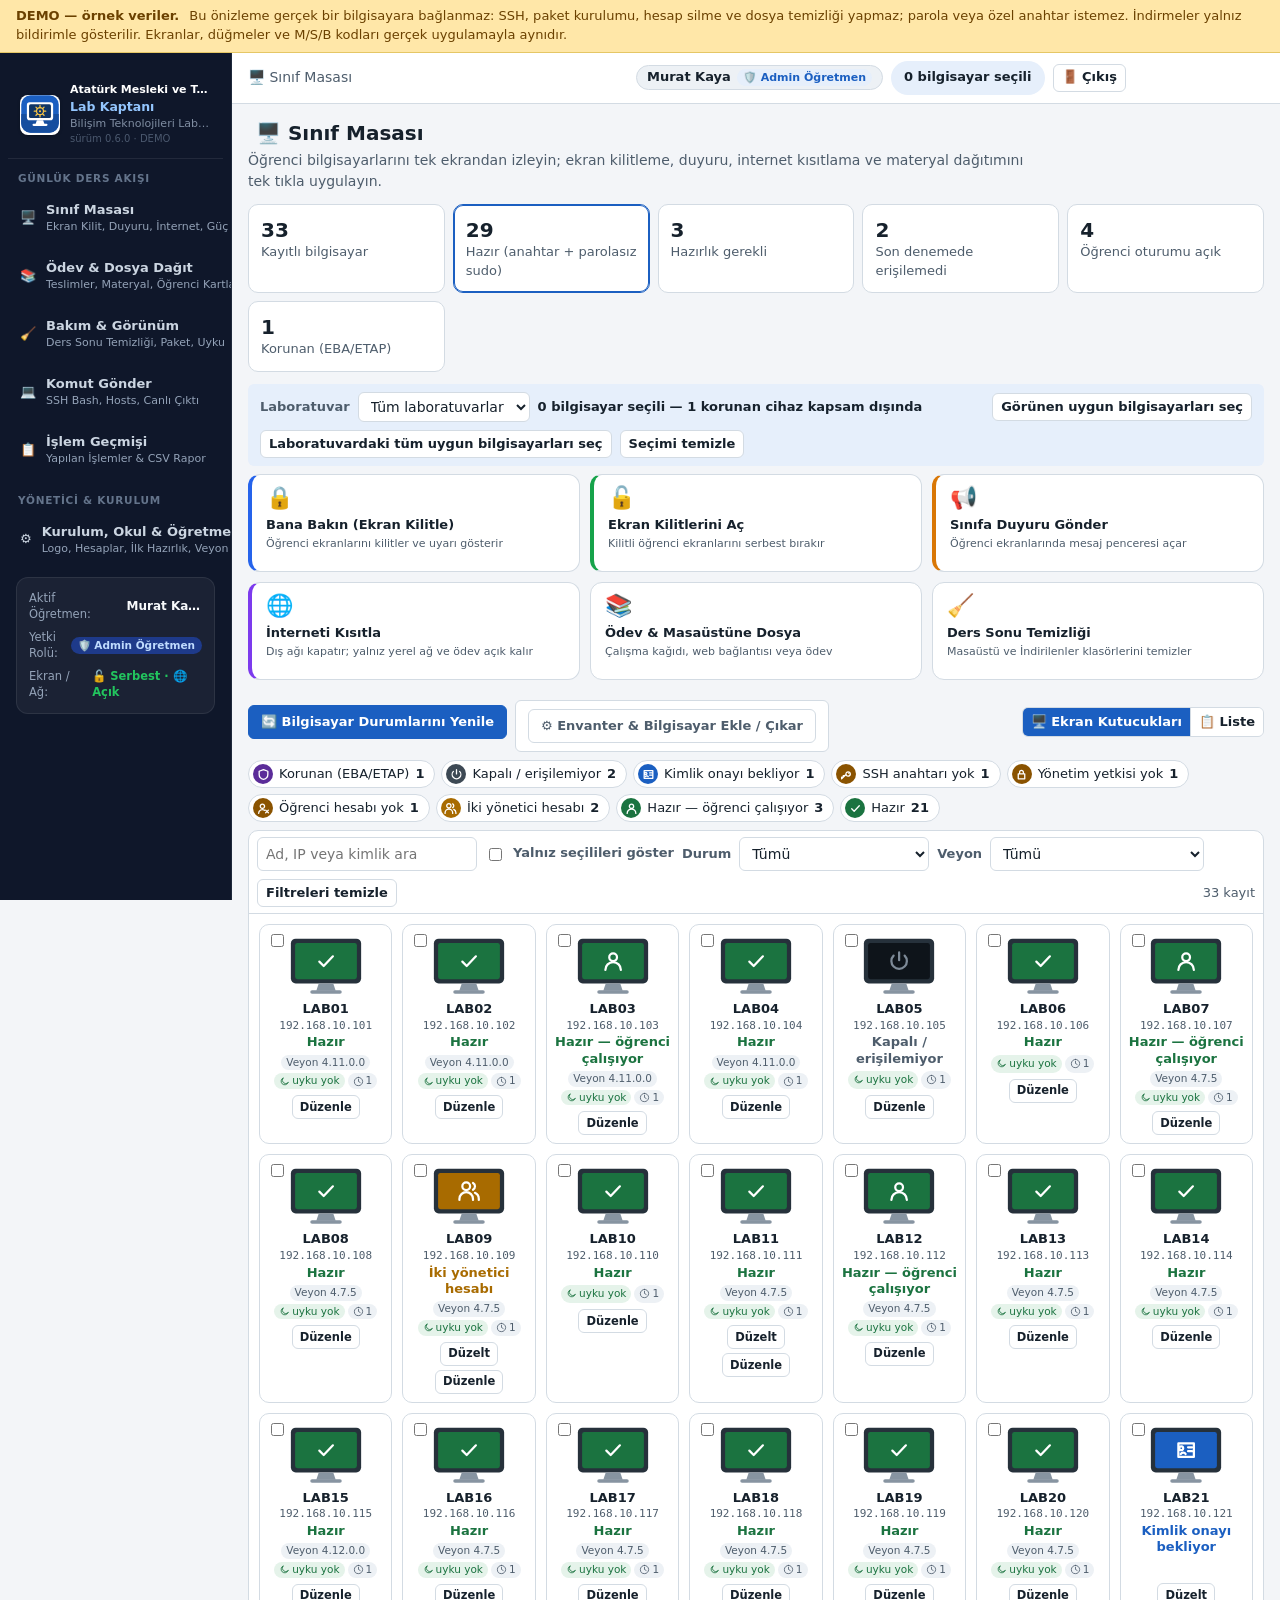
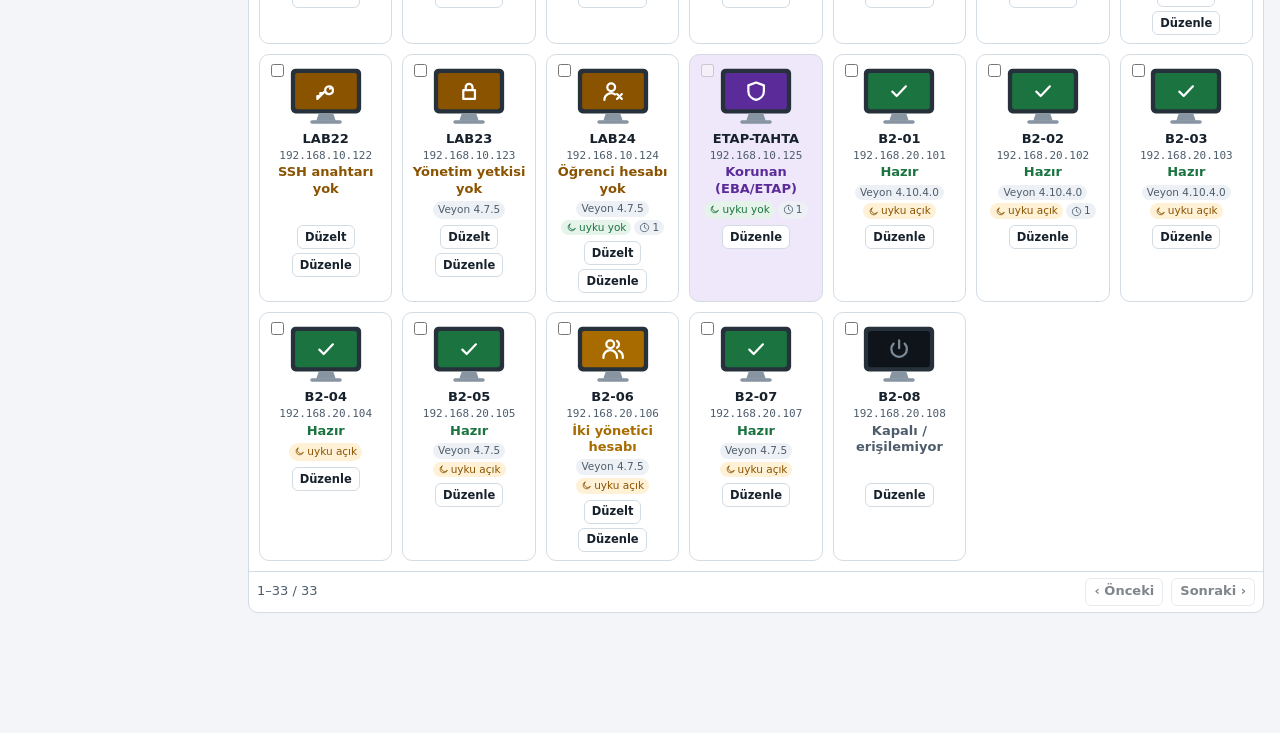
==== docs/demo/index.html @ 497af2b7 "0.7.0: Sınıf masası yönetim araçları, cihaz özet penceresi ve okul kimliği özelleştirmesi" ====
<!DOCTYPE html>
<html lang="tr">
<head>
<meta charset="utf-8">
<meta name="viewport" content="width=device-width, initial-scale=1">
<title>Arayüz Önizlemesi — Lab Kaptanı (DEMO)</title>
<meta name="description" content="Lab Kaptanı (Pardus Sınıf Yönetimi) 0.6.0 arayüzünün örnek verili, tek dosyalık etkileşimli önizlemesi.">
<link rel="icon" href="data:image/svg+xml,%3Csvg xmlns='http://www.w3.org/2000/svg' viewBox='0 0 64 64'%3E %3Crect x='2' y='2' width='60' height='60' rx='15' fill='%231B5FC1'/%3E %3Crect x='2' y='32' width='60' height='30' rx='15' fill='%23164E9F'/%3E %3Crect x='2' y='32' width='60' height='14' fill='%23164E9F'/%3E %3Crect x='11' y='13' width='42' height='29' rx='4.5' fill='%23FFFFFF'/%3E %3Crect x='14.5' y='16.5' width='35' height='22' rx='2.5' fill='%230F3566'/%3E %3Cpath d='M27 42h10l2.2 6.5H24.8z' fill='%23FFFFFF'/%3E %3Crect x='20' y='47.5' width='24' height='3.6' rx='1.8' fill='%23FFFFFF'/%3E %3Cg transform='translate(32 27.5)' fill='none' stroke='%23F6C445' stroke-width='2' stroke-linecap='round'%3E %3Ccircle r='5.6'/%3E %3Cpath d='M0-9.2v3.6M0 5.6v3.6M-9.2 0h3.6M5.6 0h3.6M-6.5-6.5l2.5 2.5M4 4l2.5 2.5M-6.5 6.5l2.5-2.5M4-4l2.5-2.5'/%3E %3Ccircle r='1.7' fill='%23F6C445' stroke='none'/%3E %3C/g%3E %3C/svg%3E">
<style>
/* OTOMATİK ÜRETİLDİ — elle düzenlemeyin.
   Kaynak: DESIGN.md; üretici: araclar/belirtec_css.py */
:root {
  --c-primary: #1B5FC1;
  --c-primary-hover: #154C9C;
  --c-on-primary: #FFFFFF;
  --c-secondary: #4E5D6C;
  --c-neutral: #F3F5F8;
  --c-surface: #FFFFFF;
  --c-surface-alt: #EDF1F5;
  --c-on-surface: #16212C;
  --c-border: #D3DBE3;
  --c-focus: #1B5FC1;
  --c-success: #1B7340;
  --c-success-bg: #E5F3EA;
  --c-warning: #8A5300;
  --c-warning-bg: #FFF1D6;
  --c-error: #B42318;
  --c-error-bg: #FCE9E7;
  --c-info-bg: #E6EFFB;
  --c-ref: #5B2C99;
  --c-ref-bg: #EFE7FA;
  --c-demo: #6B4100;
  --c-demo-bg: #FFE7A8;
  --c-sidebar: #16212C;
  --c-on-sidebar: #E8EEF4;
  --c-sidebar-active: #24364A;
  --r-sm: 4px;
  --r-md: 6px;
  --r-lg: 10px;
  --r-full: 9999px;
  --s-xs: 4px;
  --s-sm: 8px;
  --s-md: 12px;
  --s-lg: 16px;
  --s-xl: 24px;
  --s-sidebar: 232px;
  --s-content-max: 1180px;
  --t-headline-lg: 600 20px/1.3 "Ubuntu", "Noto Sans", "DejaVu Sans", system-ui, sans-serif;
  --t-headline-md: 600 16px/1.35 "Ubuntu", "Noto Sans", "DejaVu Sans", system-ui, sans-serif;
  --t-body-md: 400 14px/1.5 "Ubuntu", "Noto Sans", "DejaVu Sans", system-ui, sans-serif;
  --t-body-sm: 400 13px/1.45 "Ubuntu", "Noto Sans", "DejaVu Sans", system-ui, sans-serif;
  --t-label-md: 600 13px/1.3 "Ubuntu", "Noto Sans", "DejaVu Sans", system-ui, sans-serif;
  --t-label-sm: 600 11px/1.2 "Ubuntu", "Noto Sans", "DejaVu Sans", system-ui, sans-serif;
  --t-code-sm: 400 12px/1.3 "Ubuntu Mono", "DejaVu Sans Mono", monospace;
}

/* Pardus Sınıf Yönetimi — arayüz stili.
 * Renk, yazı, köşe ve boşluk değerleri DESIGN.md belirteçlerinden üretilen
 * belirtecler.css dosyasındaki değişkenlerdir (--c-*, --t-*, --r-*, --s-*).
 * Hedef: 1366×768'de yatay sayfa kaydırması olmadan kullanılabilirlik. */

* { box-sizing: border-box; }
[hidden] { display: none !important; }

html, body { height: 100%; }
body {
  margin: 0;
  font: var(--t-body-md);
  background: var(--c-neutral);
  color: var(--c-on-surface);
}

h1 { font: var(--t-headline-lg); margin: 0; }
h2 { font: var(--t-headline-md); margin: 0 0 var(--s-sm); }
h3 { font: var(--t-label-md); margin: var(--s-md) 0 var(--s-xs); }
code, .mono { font: var(--t-code-sm); }
a { color: var(--c-primary); }

/* ---------------------------------------------------------------- düğmeler */
button, .dugme {
  font: var(--t-label-md);
  display: inline-flex;
  align-items: center;
  gap: 6px;
  min-height: 34px;
  padding: 0 var(--s-md);
  border-radius: var(--r-md);
  border: 1px solid var(--c-border);
  background: var(--c-surface);
  color: var(--c-on-surface);
  cursor: pointer;
  text-decoration: none;
  white-space: nowrap;
}
button:hover:not(:disabled), .dugme:hover { border-color: var(--c-secondary); }
button:disabled { opacity: .55; cursor: not-allowed; }
.birincil {
  background: var(--c-primary);
  border-color: var(--c-primary);
  color: var(--c-on-primary);
}
.birincil:hover:not(:disabled) { background: var(--c-primary-hover); border-color: var(--c-primary-hover); }
.tehlikeli { color: var(--c-error); border-color: var(--c-error); }
.tehlikeli:hover:not(:disabled) { background: var(--c-error-bg); border-color: var(--c-error); }
.kucuk { min-height: 28px; padding: 0 var(--s-sm); font: var(--t-body-sm); font-weight: 600; }
.baglanti-dugme { border: none; background: none; color: var(--c-primary); padding: 0; min-height: 0; }
button:focus-visible, .dugme:focus-visible, input:focus-visible, select:focus-visible,
textarea:focus-visible, a:focus-visible {
  outline: 3px solid var(--c-focus);
  outline-offset: 2px;
}

input[type="text"], input[type="password"], input[type="number"], input[type="search"],
input[type="datetime-local"], select, textarea {
  font: var(--t-body-md);
  min-height: 34px;
  padding: 4px var(--s-sm);
  border: 1px solid var(--c-border);
  border-radius: var(--r-md);
  background: var(--c-surface);
  color: var(--c-on-surface);
}
textarea { width: 100%; }
.gizli-giris { position: absolute; width: 1px; height: 1px; opacity: 0; pointer-events: none; }

/* ---------------------------------------------------------------- referans kodları */
.ref {
  font: var(--t-code-sm);
  font-size: 10.5px;
  line-height: 1;
  color: var(--c-ref);
  background: var(--c-ref-bg);
  border-radius: var(--r-sm);
  padding: 2px 4px;
  letter-spacing: .02em;
}
.birincil .ref { background: rgba(255, 255, 255, .92); }
.ref-dis { margin-left: 4px; vertical-align: middle; }
.kod-cip {
  font: var(--t-code-sm);
  color: var(--c-ref);
  background: var(--c-ref-bg);
  border-radius: var(--r-sm);
  padding: 3px 6px;
}
body.kodlar-gizli .ref, body.kodlar-gizli .kod-cip, body.kodlar-gizli .menu-kod { display: none; }

/* ---------------------------------------------------------------- kabuk */
.kabuk {
  display: grid;
  grid-template-columns: var(--s-sidebar) minmax(0, 1fr);
  min-height: 100vh;
}
.yan-menu {
  background: var(--c-sidebar);
  color: var(--c-on-sidebar);
  padding: var(--s-lg) var(--s-sm);
  position: sticky;
  top: 0;
  height: 100vh;
  overflow-y: auto;
}
.marka { font: var(--t-headline-md); padding: 0 var(--s-sm) var(--s-lg); }
.surum { display: block; font: var(--t-body-sm); opacity: .7; }
.menu-grup { margin-bottom: var(--s-xs); }
/* Ana menü: ikonlu, tıklanınca alt menüler açılır/kapanır */
.menu-baslik {
  display: flex; align-items: center; gap: 8px;
  width: 100%; min-height: 0;
  border: none; background: none; color: var(--c-on-sidebar);
  font: var(--t-label-md);
  padding: 8px var(--s-sm);
  border-radius: var(--r-md);
  text-align: left;
}
.menu-baslik:hover:not(:disabled) { background: var(--c-sidebar-active); border: none; }
.menu-ad { flex: 1; }
.ikon { width: 18px; height: 18px; flex: none; fill: none; stroke: currentColor; stroke-width: 1.8;
  stroke-linecap: round; stroke-linejoin: round; }
.menu-ikon { width: 20px; height: 20px; color: #9CC3FA; }
.menu-ok { width: 14px; height: 14px; opacity: .7; transform: rotate(90deg); transition: transform .15s; }
.menu-grup.kapali .menu-ok { transform: rotate(0deg); }
.menu-grup.kapali .menu-altlar { display: none; }
.menu-grup.aktif-grup > .menu-baslik { color: #FFFFFF; }
.menu-altlar { margin: 2px 0 var(--s-sm) 14px; padding-left: 8px; border-left: 1px solid rgba(255, 255, 255, .14); }
.sayfa-ikon { width: 16px; height: 16px; opacity: .85; }
.sayfa-ad { flex: 1; }
.menu-kod {
  font: var(--t-code-sm); font-size: 10.5px;
  color: #D9C6F5; background: rgba(155, 110, 230, .22);
  border-radius: var(--r-sm); padding: 1px 4px;
}
.sayfa-baglanti {
  display: flex; align-items: center; gap: 8px;
  width: 100%;
  border: none; background: none;
  color: var(--c-on-sidebar);
  text-align: left;
  padding: 7px var(--s-sm);
  border-radius: var(--r-md);
  font: var(--t-body-md);
  min-height: 0;
  white-space: normal;
}
.sayfa-baglanti:hover:not(:disabled) { background: var(--c-sidebar-active); border: none; }
.sayfa-baglanti.aktif { background: var(--c-sidebar-active); box-shadow: inset 3px 0 0 #7FB0F5; }

.icerik { min-width: 0; display: flex; flex-direction: column; }
.ust-cubuk {
  display: flex; align-items: center; gap: var(--s-sm);
  padding: var(--s-sm) var(--s-lg);
  background: var(--c-surface);
  border-bottom: 1px solid var(--c-border);
  position: sticky; top: 0; z-index: 5;
}
.ust-baslik { flex: 1; color: var(--c-secondary); font: var(--t-body-sm); }
.secim-cipi {
  background: var(--c-info-bg);
  border-color: transparent;
  border-radius: var(--r-full);
  color: var(--c-on-surface);
}
.is-gostergesi { font: var(--t-body-sm); color: var(--c-primary); }

main { padding: var(--s-lg) var(--s-lg) 120px; max-width: var(--s-content-max); width: 100%; }
.sayfa-baslik { margin-bottom: var(--s-md); }
.sayfa-baslik h1 { display: inline; margin-left: var(--s-sm); vertical-align: middle; }
.sayfa-aciklama { color: var(--c-secondary); margin: var(--s-xs) 0 0; max-width: 90ch; }

/* ---------------------------------------------------------------- yerleşim yardımcıları */
.arac-cubugu { display: flex; flex-wrap: wrap; align-items: center; gap: var(--s-sm); margin: var(--s-sm) 0; }
.ayrac { width: 1px; align-self: stretch; background: var(--c-border); margin: 0 var(--s-xs); }
.bosluk { flex: 1; }
.satir-ici { font: var(--t-label-md); color: var(--c-secondary); }
.satir-form { display: flex; flex-wrap: wrap; align-items: center; gap: var(--s-sm); }
.satir-form label { font: var(--t-label-md); color: var(--c-secondary); }
.satir-ici-form { display: inline-flex; gap: var(--s-sm); align-items: center; flex-wrap: wrap; }
.iki-sutun { display: grid; grid-template-columns: minmax(0, 1fr) minmax(0, 1fr); gap: var(--s-lg); margin-bottom: var(--s-md); }
.iki-sutun.genis-sag { grid-template-columns: minmax(0, 5fr) minmax(0, 6fr); align-items: start; }
.kart-izgara { display: grid; gap: var(--s-md); margin-bottom: var(--s-md); }
.kart-izgara.uc { grid-template-columns: repeat(3, minmax(0, 1fr)); }
.ust-bosluk { margin-top: var(--s-md); }
.form-izgara { display: grid; grid-template-columns: 150px minmax(0, 1fr); gap: var(--s-sm) var(--s-md); align-items: center; margin: var(--s-sm) 0; }
.form-izgara label { font: var(--t-label-md); color: var(--c-secondary); }

.kart {
  background: var(--c-surface);
  border: 1px solid var(--c-border);
  border-radius: var(--r-lg);
  padding: var(--s-lg);
}
.kart-izgara .kart, .iki-sutun .kart { margin: 0; }
.kart + .kart { margin-top: var(--s-md); }

.ipucu { color: var(--c-secondary); font: var(--t-body-sm); }
.hata { color: var(--c-error); font-weight: 600; }
.tamam-metni { color: var(--c-success); font-weight: 600; }
.uyari-kutusu {
  background: var(--c-warning-bg); color: var(--c-warning);
  border-radius: var(--r-md); padding: var(--s-sm) var(--s-md);
  font: var(--t-body-sm); font-weight: 600;
}
.uyari-kutusu:empty { display: none; }
.uyari-kutusu.kirmizi { background: var(--c-error-bg); color: var(--c-error); }
.uyari-listesi { margin: var(--s-sm) 0; padding-left: 1.2em; color: var(--c-warning); font: var(--t-body-sm); font-weight: 600; }
.uyari-listesi:empty { display: none; }

.onay-kutusu { display: flex; align-items: flex-start; gap: 8px; margin: 6px 0; }
.onay-kutusu input { margin-top: 3px; }
.onay-kutusu.satir-ici { display: inline-flex; margin: 0; }
.onay-izgara { display: grid; grid-template-columns: repeat(auto-fill, minmax(190px, 1fr)); gap: 0 var(--s-md); }
fieldset { border: 1px solid var(--c-border); border-radius: var(--r-md); padding: var(--s-sm) var(--s-md); margin: var(--s-sm) 0; }
legend { font: var(--t-label-md); color: var(--c-secondary); padding: 0 var(--s-xs); }

/* ---------------------------------------------------------------- rozetler ve kartlar */
.rozet {
  display: inline-block;
  font: var(--t-label-sm);
  border-radius: var(--r-full);
  padding: 2px 6px;
  white-space: nowrap;
  background: var(--c-surface-alt);
  color: var(--c-secondary);
}
.rozet.iyi { background: var(--c-success-bg); color: var(--c-success); }
.rozet.orta { background: var(--c-warning-bg); color: var(--c-warning); }
.rozet.kotu { background: var(--c-error-bg); color: var(--c-error); }
.rozet.mavi { background: var(--c-info-bg); color: var(--c-primary); }

.ozet-kartlar { display: grid; grid-template-columns: repeat(auto-fill, minmax(170px, 1fr)); gap: var(--s-sm); margin: var(--s-sm) 0 var(--s-md); }
.ozet-kartlar:empty { display: none; }
.ozet-kart {
  background: var(--c-surface);
  border: 1px solid var(--c-border);
  border-radius: var(--r-lg);
  padding: var(--s-md);
}
.ozet-kart .sayi { display: block; font: var(--t-headline-lg); }
.ozet-kart .etiket { display: block; font: var(--t-body-sm); color: var(--c-secondary); }
.ozet-kart .not { display: block; font: var(--t-body-sm); color: var(--c-warning); margin-top: 2px; }
.ozet-kart.vurgu { border-color: var(--c-primary); box-shadow: inset 0 0 0 1px var(--c-primary); }

/* ---------------------------------------------------------------- seçim çubuğu (M0-S2) */
.secim-cubugu {
  display: flex; flex-wrap: wrap; align-items: center; gap: var(--s-sm);
  background: var(--c-info-bg);
  border-radius: var(--r-md);
  padding: var(--s-sm) var(--s-md);
  margin: var(--s-sm) 0;
}
.secim-ozeti { flex: 1 1 360px; font: var(--t-label-md); }
.secim-ozeti .ek { font: var(--t-body-sm); color: var(--c-secondary); font-weight: 400; }
.secim-cubugu select { min-height: 30px; }

.kapsam-secimi { display: inline-flex; border: 1px solid var(--c-border); border-radius: var(--r-md); overflow: hidden; margin: var(--s-sm) 0; }
.kapsam-secimi .kapsam { border: none; border-radius: 0; border-right: 1px solid var(--c-border); }
.kapsam-secimi .kapsam:last-child { border-right: none; }
.kapsam-secimi .kapsam[aria-checked="true"] { background: var(--c-primary); color: var(--c-on-primary); }

/* ---------------------------------------------------------------- tablolar */
.tablo-kap { overflow-x: auto; background: var(--c-surface); border: 1px solid var(--c-border); border-radius: var(--r-lg); }
.tablo-kap:empty { display: none; }
.tablo-kap.kisa { max-height: 300px; overflow-y: auto; }
table { width: 100%; border-collapse: collapse; font: var(--t-body-sm); }
th {
  text-align: left; font: var(--t-label-sm); text-transform: uppercase; letter-spacing: .01em;
  color: var(--c-secondary); background: var(--c-surface-alt);
  padding: 7px 8px; position: sticky; top: 0; z-index: 1; white-space: nowrap;
}
td { padding: 5px 5px; border-top: 1px solid var(--c-border); vertical-align: top; }
th { padding: 6px 5px; }
tr.secili td { background: #F3F8FF; }
tr.pasif td { color: var(--c-secondary); }
tr:hover td { background: #F7F9FC; }
td.sec, th.sec { width: 28px; }
td .alt { display: block; color: var(--c-secondary); font-size: 11.5px; }
td .gereken { min-width: 128px; }
td .mono { font-size: 11.5px; }
.dugme-grubu { display: flex; flex-wrap: wrap; gap: 4px; }
.tablo-alt {
  display: flex; align-items: center; gap: var(--s-sm);
  padding: 6px 8px; border-top: 1px solid var(--c-border);
  font: var(--t-body-sm); color: var(--c-secondary);
}
.tablo-ust { display: flex; align-items: center; gap: var(--s-sm); padding: 6px 8px; border-bottom: 1px solid var(--c-border); flex-wrap: wrap; }
.tablo-ust input[type="search"] { min-width: 220px; }
.bos-tablo { padding: var(--s-lg); color: var(--c-secondary); }

/* ---------------------------------------------------------------- pencereler */
dialog {
  border: none; border-radius: var(--r-lg); padding: var(--s-xl);
  width: min(560px, 94vw); max-height: 92vh; overflow-y: auto;
  box-shadow: 0 18px 48px rgba(10, 20, 30, .28);
  color: var(--c-on-surface);
}
dialog.genis { width: min(960px, 96vw); }
dialog::backdrop { background: rgba(16, 24, 32, .5); }
dialog input[type="text"], dialog input[type="password"], dialog input[type="number"], dialog select { width: 100%; }
dialog .arac-cubugu input, dialog .arac-cubugu select { width: auto; }
.pencere-butonlar { display: flex; justify-content: flex-end; gap: var(--s-sm); margin-top: var(--s-lg); flex-wrap: wrap; }

/* ---------------------------------------------------------------- iş paneli (M0-S4) */
.is-paneli {
  position: fixed; right: 18px; bottom: 18px; z-index: 20;
  width: min(560px, calc(100vw - var(--s-sidebar) - 36px));
  background: var(--c-surface); border: 1px solid var(--c-border);
  border-radius: var(--r-lg); box-shadow: 0 12px 32px rgba(10, 20, 30, .2);
  padding: var(--s-md);
}
.is-paneli-ust { display: flex; align-items: center; gap: var(--s-sm); flex-wrap: wrap; }
.ilerleme { height: 6px; background: var(--c-surface-alt); border-radius: var(--r-full); margin: var(--s-sm) 0; overflow: hidden; }
.ilerleme div { height: 100%; width: 0; background: var(--c-primary); transition: width .3s; }
.is-hedef-listesi { list-style: none; padding: 0; margin: 0; max-height: 180px; overflow-y: auto; font: var(--t-body-sm); }
.is-hedef-listesi li { display: flex; gap: 6px; align-items: flex-start; padding: 3px 0; border-top: 1px dashed var(--c-border); }
.donen {
  width: 12px; height: 12px; margin-top: 3px; flex: none;
  border: 2px solid var(--c-border); border-top-color: var(--c-primary);
  border-radius: 50%; animation: don 1s linear infinite;
}
@keyframes don { to { transform: rotate(360deg); } }

.bildirim {
  position: fixed; left: 50%; top: 14px; transform: translateX(-50%); z-index: 30;
  background: var(--c-on-surface); color: #fff;
  padding: 10px 16px; border-radius: var(--r-md); max-width: 70vw;
  box-shadow: 0 8px 24px rgba(0, 0, 0, .25); font: var(--t-body-md);
}
.bildirim.hata-bildirim { background: var(--c-error); }

/* ---------------------------------------------------------------- giriş */
.giris-kapsayici { min-height: 100vh; display: flex; align-items: center; justify-content: center; }
.giris-kart {
  background: var(--c-surface); border: 1px solid var(--c-border);
  border-radius: var(--r-lg); padding: 32px; width: min(420px, 92vw);
}
.giris-kart form { display: flex; flex-direction: column; gap: 6px; }
.giris-kart label { margin-top: 10px; font: var(--t-label-md); }
.giris-kart button { margin-top: 14px; justify-content: center; }

/* ---------------------------------------------------------------- sayfa özel */
.paket-bilgi { display: grid; grid-template-columns: 150px minmax(0, 1fr); gap: 4px var(--s-md); margin: var(--s-sm) 0 0; font: var(--t-body-sm); }
.paket-bilgi dt { color: var(--c-secondary); font-weight: 600; }
.paket-bilgi dd { margin: 0; overflow-wrap: anywhere; }
.paket-bilgi:empty { display: none; }
.secenek-listesi { margin-top: var(--s-sm); }
.alt-secenek { margin: 0 0 6px 26px; display: flex; align-items: center; gap: var(--s-sm); }
.alan-secimi[disabled] { opacity: .5; }
.parmakizi { font: var(--t-code-sm); font-size: 11px; overflow-wrap: anywhere; }
.adres { font: var(--t-code-sm); font-size: 14px; }
.kod-hucre { font: var(--t-code-sm); font-size: 15px; letter-spacing: .08em; }

/* Temsili görünüm çizimi (M2-S3) — gerçek ekran görüntüsü DEĞİL */
.temsili { border: 1px solid var(--c-border); border-radius: var(--r-md); overflow: hidden; }
.temsili svg { display: block; width: 100%; height: auto; }

/* Rehber tablosu */
.rehber-menu td { background: var(--c-surface-alt); font-weight: 600; }

/* M1-S4 Veyon */
.adimlar { display: flex; flex-wrap: wrap; gap: var(--s-xs) var(--s-sm); margin: 0 0 var(--s-md); }
.adim { font: var(--t-body-sm); color: var(--c-secondary); background: var(--c-surface); border: 1px solid var(--c-border);
  border-radius: var(--r-full); padding: 3px 10px 3px 4px; }
.adim b { display: inline-block; min-width: 20px; text-align: center; margin-right: 6px; border-radius: var(--r-full);
  background: var(--c-primary); color: var(--c-on-primary); font: var(--t-label-sm); padding: 2px 0; }
.veyon-hucre { min-width: 120px; }
.surum-metni { overflow-wrap: anywhere; }
.oge-listesi { display: flex; flex-direction: column; gap: 2px; }
.oge { font: var(--t-body-sm); white-space: nowrap; }
.sonuc-hucre { max-width: 260px; }
td.kirp { max-width: 220px; overflow: hidden; text-overflow: ellipsis; white-space: nowrap; }
td.uzun-metin { overflow-wrap: anywhere; }
pre.komut { font: var(--t-code-sm); background: var(--c-surface-alt); border-radius: var(--r-md); padding: var(--s-sm);
  white-space: pre-wrap; overflow-wrap: anywhere; margin: var(--s-xs) 0; }
.uyari-listesi.hata-listesi { color: var(--c-error); }

/* ---------------------------------------------------------------- 1366×768 ve dar ekran */
@media (max-width: 1100px) {
  .kart-izgara.uc { grid-template-columns: 1fr; }
  .iki-sutun, .iki-sutun.genis-sag { grid-template-columns: 1fr; }
}

/* ---------------------------------------------------------------- yazdırma (kod kartları) */
#yazdir-alani { display: none; }
@media print {
  body > *:not(#yazdir-alani) { display: none !important; }
  #yazdir-alani { display: grid; grid-template-columns: 1fr 1fr; gap: 10mm; }
  .kod-karti { border: 1px dashed #555; padding: 6mm; break-inside: avoid; font-family: sans-serif; }
  .kart-kod { font: 700 22pt/1.4 monospace; letter-spacing: .1em; margin: 3mm 0; }
  .kart-not { font-size: 9pt; }
}

/* ---------------------------------------------------------------- marka (Lab Kaptanı) */
.marka { display: flex; align-items: center; gap: 10px; padding: 0 var(--s-sm) var(--s-lg); }
.logo { width: 40px; height: 40px; flex: none; }
.logo.buyuk { width: 64px; height: 64px; }
.marka-ad { display: block; font: var(--t-headline-md); }
.marka-alt { display: block; font: var(--t-body-sm); opacity: .78; }
.giris-marka { display: flex; align-items: center; gap: 14px; margin-bottom: var(--s-sm); }
.giris-marka h1 { margin: 0; }
.giris-marka .marka-alt { color: var(--c-secondary); opacity: 1; margin: 2px 0 0; }

/* ---------------------------------------------------------------- bilgisayar durum tonları */
.ton-iyi { --ton: var(--c-success); }
.ton-iyi-soluk { --ton: #5E9C7D; }
.ton-orta { --ton: var(--c-warning); }
.ton-sari { --ton: #A86B00; }
.ton-mavi { --ton: var(--c-primary); }
.ton-mor { --ton: var(--c-ref); }
.ton-kapali { --ton: #3D4954; }
.ton-soluk { --ton: var(--c-secondary); }
.ton-kotu { --ton: var(--c-error); }

/* M1-S1 ekran kutucukları (Veyon benzeri) */
.gorunum-secimi { display: inline-flex; border: 1px solid var(--c-border); border-radius: var(--r-md); overflow: hidden; }
.gorunum-secimi button { border: none; border-radius: 0; border-right: 1px solid var(--c-border); }
.gorunum-secimi button:last-child { border-right: none; }
.gorunum-secimi button[aria-pressed="true"] { background: var(--c-primary); color: var(--c-on-primary); }
.durum-gostergesi { display: flex; flex-wrap: wrap; gap: 6px; margin: 0 0 var(--s-sm); }
.durum-gostergesi:empty { display: none; }
.durum-cipi { min-height: 28px; padding: 0 10px 0 4px; border-radius: var(--r-full); font: var(--t-body-sm); gap: 6px; }
.durum-cipi .nokta { display: inline-flex; width: 20px; height: 20px; border-radius: 50%; align-items: center;
  justify-content: center; background: var(--ton); }
.durum-cipi .nokta .ikon { width: 13px; height: 13px; color: #FFFFFF; stroke-width: 2.4; }
.durum-cipi b { font-weight: 700; }
.durum-cipi.etkin { border-color: var(--c-primary); box-shadow: inset 0 0 0 1px var(--c-primary); background: var(--c-info-bg); }
.pc-izgara { display: grid; grid-template-columns: repeat(auto-fill, minmax(128px, 1fr)); gap: 10px; padding: 10px; }
.pc-kutu { position: relative; display: flex; flex-direction: column; align-items: center; gap: 1px; min-width: 0;
  padding: 10px 6px 8px; border: 1px solid var(--c-border); border-radius: var(--r-lg); background: var(--c-surface);
  cursor: pointer; text-align: center; }
.pc-kutu:hover { border-color: var(--c-secondary); }
.pc-kutu.secili { border-color: var(--c-primary); box-shadow: inset 0 0 0 2px var(--c-primary); background: #F3F8FF; }
.pc-kutu.ton-mor { cursor: default; background: var(--c-ref-bg); }
.pc-sec { position: absolute; top: 6px; left: 7px; }
.pc-ekran { width: 78px; height: 63px; margin-bottom: 2px; }
.pc-ekran .kasa { fill: #26313B; }
.pc-ekran .ayak { fill: #8794A1; }
.pc-ekran .ekran { fill: var(--ton); }
.pc-ekran .isaret path { fill: none; stroke: #FFFFFF; stroke-width: 2.3; stroke-linecap: round; stroke-linejoin: round; }
.pc-ekran.ton-kapali .ekran { fill: #0E141A; }
.pc-ekran.ton-kapali .isaret path { stroke: #7D8A97; }
.pc-ekran.ton-iyi-soluk .ekran { fill-opacity: .75; }
.pc-ad { font: var(--t-label-md); overflow-wrap: anywhere; }
.pc-ip { font-size: 11px; color: var(--c-secondary); }
.pc-durum { font: var(--t-body-sm); font-weight: 600; color: var(--ton); line-height: 1.25; }
.pc-kutu.ton-kapali .pc-durum, .pc-kutu.ton-soluk .pc-durum { color: var(--c-secondary); }
.pc-rozetler { display: flex; flex-wrap: wrap; gap: 3px; justify-content: center; min-height: 18px; margin-top: 3px; }
.mini { display: inline-flex; align-items: center; gap: 2px; font-size: 10.5px; line-height: 1.5; padding: 0 5px;
  border-radius: var(--r-full); background: var(--c-surface-alt); color: var(--c-secondary); white-space: nowrap; }
.mini.iyi { background: var(--c-success-bg); color: var(--c-success); }
.mini.orta { background: var(--c-warning-bg); color: var(--c-warning); }
.mini.kotu { background: var(--c-error-bg); color: var(--c-error); }
.mini-ikon { width: 11px; height: 11px; }
.pc-eylem { display: flex; flex-wrap: wrap; justify-content: center; gap: 4px; margin-top: 5px; }
.pc-eylem .kucuk { min-height: 24px; padding: 0 7px; font-size: 11.5px; }
.durum-etiketi { display: inline-flex; align-items: center; gap: 5px; font: var(--t-body-sm); font-weight: 600; color: var(--ton); }
.durum-etiketi .ikon { width: 15px; height: 15px; }

/* M1-S2 adım kartları */
ol.adim-kartlari { list-style: none; padding: 0; margin: 0 0 var(--s-md); display: grid;
  grid-template-columns: repeat(3, minmax(0, 1fr)); gap: var(--s-md); }
.adim-karti p { margin: var(--s-xs) 0; }
.adim-ust { display: flex; align-items: center; gap: 8px; }
.adim-ust h2 { margin: 0; }
.adim-no { width: 28px; height: 28px; border-radius: 50%; background: var(--c-primary); color: var(--c-on-primary);
  display: inline-flex; align-items: center; justify-content: center; font: var(--t-label-md); flex: none; }
.adim-sayaci { font: var(--t-label-md); color: var(--c-primary); }
details.teknik { margin-top: var(--s-sm); }
details.teknik summary { cursor: pointer; color: var(--c-secondary); font: var(--t-body-sm); }
details.teknik p { font: var(--t-body-sm); color: var(--c-secondary); }

/* M2-S5 zamanlı kapatma */
.gun-secimi { display: flex; flex-wrap: wrap; gap: 4px; }
.gun { display: inline-flex; align-items: center; gap: 3px; border: 1px solid var(--c-border); border-radius: var(--r-md);
  padding: 2px 7px; font: var(--t-body-sm); cursor: pointer; }
.plan-cipleri { display: flex; flex-wrap: wrap; gap: 3px; align-items: center; }
.plan-cipi { display: inline-flex; align-items: center; gap: 3px; font: var(--t-body-sm); background: var(--c-info-bg);
  border-radius: var(--r-full); padding: 1px 8px; }

@media (max-width: 1100px) {
  ol.adim-kartlari { grid-template-columns: 1fr; }
}

/* alt öğeleri form ızgarasına yayan, gizlenince etiket/chip'i de gizleyen kapsayıcı */
.kapsayici-yok { display: contents; }

/* Okul kimliği, logo ve öğretmen rozetleri */
.giris-okul-banner { display: flex; align-items: center; gap: 10px; padding: 10px 12px;
  margin-bottom: var(--s-md); border: 1px solid var(--c-border); border-radius: var(--r-md);
  background: var(--c-surface-alt); }
.okul-logo-buyuk { width: 44px; height: 44px; border-radius: var(--r-md); object-fit: contain;
  background: #FFFFFF; border: 1px solid var(--c-border); padding: 2px; flex: none; }
.okul-logo-kucuk { width: 38px; height: 38px; border-radius: var(--r-md); object-fit: contain;
  background: #FFFFFF; padding: 2px; flex: none; }
.okul-ust-alt { display: block; font: var(--t-body-sm); color: var(--c-secondary); }
.ogretmen-secim-cipler { display: flex; flex-wrap: wrap; align-items: center; gap: 6px;
  margin-bottom: var(--s-sm); padding: 8px; border-radius: var(--r-md); background: var(--c-surface-alt); }

/* Canlı ders hızlı araç çubuğu */
.hizli-sinif-cubugu { padding: 8px 12px; border: 1px solid var(--c-border); border-radius: var(--r-md);
  background: var(--c-surface); margin-bottom: var(--s-xs); }
.cubuk-etiket { font: var(--t-label-md); color: var(--c-primary); margin-right: 4px; }
.alt-bosluk { margin-bottom: var(--s-md); }
.sifir-alt { margin: 0; }

/* M2-S6 Komut Gönder (SSH Komut Merkezi) ve M5-S2 Yetki Özeti */
.komut-editor { width: 100%; font-family: var(--f-mono); font-size: 13px; background: #0F172A;
  color: #E2E8F0; border: 1px solid #334155; border-radius: var(--r-md); padding: 10px; }
.komut-cikti { margin: 0; padding: 6px 8px; border-radius: var(--r-sm); background: #0F172A;
  color: #A7F3D0; font-family: var(--f-mono); font-size: 12px; white-space: pre-wrap;
  max-height: 110px; overflow-y: auto; }
.komut-cikti.hatali { color: #FECACA; background: #2A1215; }
.komut-ozet-etiket { font: var(--t-label-md); color: var(--c-primary); }
.yetki-ozet-liste { margin: var(--s-xs) 0 0; padding-left: 18px; font: var(--t-body-sm); line-height: 1.55; }
.yetki-ozet-liste li { margin-bottom: 6px; }

/* Destek / referans kodlarını (M1, S1, B1 vb.) tamamen gizle */
.ref, .kod-cip, .menu-kod, #kod-dugmesi { display: none !important; }

/* Sezgisel Sol Menü & Marka (Tek Logo ve Kısaltmalı Okul Adı) */
.yan-menu { background: #0F172A; border-right: 1px solid #1E293B; }
.marka {
  display: flex; align-items: center; gap: 10px;
  padding: 14px 12px 12px; border-bottom: 1px solid rgba(255, 255, 255, 0.08);
}
.marka-logo-kutu {
  width: 40px; height: 40px; border-radius: 8px; background: #FFFFFF;
  display: flex; align-items: center; justify-content: center; flex: none;
  overflow: hidden; box-shadow: 0 1px 3px rgba(0, 0, 0, 0.25);
}
.marka-logo-kutu img.okul-logo-kucuk {
  width: 100%; height: 100%; object-fit: contain; padding: 2px;
}
.marka-logo-kutu svg.logo { width: 100%; height: 100%; }
.marka-logo-kutu [hidden],
#yan-varsayilan-logo[hidden],
#yan-okul-logo[hidden] {
  display: none !important;
}

.marka-metin {
  display: flex; flex-direction: column; min-width: 0; flex: 1; overflow: hidden;
}
.marka-okul {
  display: block; font-size: 11px; font-weight: 700; color: #FFFFFF;
  line-height: 1.25; margin-bottom: 2px;
  white-space: nowrap; overflow: hidden; text-overflow: ellipsis; max-width: 175px;
}
.marka-ad {
  display: block; font-size: 12.5px; font-weight: 700; color: #93C5FD;
  white-space: nowrap; overflow: hidden; text-overflow: ellipsis;
}
.marka-alt {
  display: block; font-size: 11px; color: #94A3B8; opacity: .85;
  white-space: nowrap; overflow: hidden; text-overflow: ellipsis;
}
.surum {
  display: block; font-size: 10px; color: #64748B;
  white-space: nowrap; overflow: hidden; text-overflow: ellipsis;
}

/* Üst Çubuk ve Öğretmen Rozetinde Uzun Metin Kısaltmaları */
.ust-baslik {
  font: var(--t-headline-sm); white-space: nowrap; overflow: hidden; text-overflow: ellipsis; max-width: 380px;
}
.ogretmen-cip {
  display: inline-flex; align-items: center; gap: 6px; font: var(--t-body-sm);
  padding: 2px 10px; border-radius: var(--r-full); background: var(--c-surface-alt);
  border: 1px solid var(--c-border); max-width: 260px;
  white-space: nowrap; overflow: hidden; text-overflow: ellipsis;
}
.ogretmen-cip strong {
  white-space: nowrap; overflow: hidden; text-overflow: ellipsis; max-width: 150px;
  display: inline-block; vertical-align: bottom;
}
.okul-ust-ad {
  display: block; font: var(--t-label-md); color: var(--c-on-surface);
  white-space: nowrap; overflow: hidden; text-overflow: ellipsis; max-width: 320px;
}
.pc-ad {
  font: var(--t-label-md); white-space: nowrap; overflow: hidden; text-overflow: ellipsis; max-width: 100%;
}

.sezgisel-bolum-baslik {
  font-size: 10.5px; font-weight: 700; text-transform: uppercase; letter-spacing: 0.07em;
  color: #64748B; padding: 12px 10px 4px;
}
.sezgisel-nav-dugme {
  width: 100%; display: flex; align-items: center; gap: 10px; padding: 10px 11px;
  border-radius: 10px; border: 1px solid transparent; background: transparent;
  color: #CBD5E1; text-align: left; cursor: pointer; transition: all 0.15s ease;
  margin-bottom: 4px; min-height: 50px; justify-content: flex-start;
}
.sezgisel-nav-dugme:hover { background: rgba(255, 255, 255, 0.06); color: #FFFFFF; }
.sezgisel-nav-dugme.etkin {
  background: #1B5FC1; color: #FFFFFF; border-color: rgba(147, 197, 253, 0.35);
  box-shadow: 0 4px 12px rgba(27, 95, 193, 0.35);
}
.sezgisel-nav-ikon {
  width: 30px; height: 30px; border-radius: 8px; background: rgba(255, 255, 255, 0.08);
  display: inline-flex; align-items: center; justify-content: center; font-size: 16px; flex: none;
}
.sezgisel-nav-dugme.etkin .sezgisel-nav-ikon { background: rgba(255, 255, 255, 0.2); }
.sezgisel-nav-metin { display: flex; flex-direction: column; min-width: 0; line-height: 1.25; }
.sezgisel-nav-baslik { font-size: 13px; font-weight: 700; color: inherit; }
.sezgisel-nav-alt { font-size: 11px; color: #94A3B8; font-weight: 400; margin-top: 2px; }
.sezgisel-nav-dugme.etkin .sezgisel-nav-alt { color: #DBEAFE; }

.sidebar-status, .yan-ogretmen-kutu {
  margin: 10px 8px 8px;
  padding: 12px;
  border-radius: 12px;
  background: rgba(255, 255, 255, 0.05);
  border: 1px solid rgba(255, 255, 255, 0.08);
  font-size: 12px;
  display: flex;
  flex-direction: column;
  gap: 7px;
}
.status-row, .yan-ogr-satir {
  display: flex;
  align-items: center;
  justify-content: space-between;
  gap: 8px;
  font-size: 11.5px;
  color: #94A3B8;
  line-height: 1.4;
}
.yan-ogretmen-ust { display: flex; align-items: center; justify-content: space-between; gap: 6px; }
.yan-ogretmen-ad, #yan-ogr-ad {
  font-size: 12px; font-weight: 700; color: #F8FAFC;
  white-space: nowrap; overflow: hidden; text-overflow: ellipsis; max-width: 130px;
  display: inline-block; vertical-align: bottom;
}
.yan-ogretmen-rol, .yan-ogr-rol-etiket {
  font-size: 10.5px; font-weight: 700; padding: 1px 7px; border-radius: 999px;
  background: #1E3A8A; color: #BFDBFE; white-space: nowrap;
}
.yan-ogretmen-rol.standart, .yan-ogr-rol-etiket.standart { background: #065F46; color: #A7F3D0; }
#yan-durum-ozet {
  font-size: 11.5px;
  font-weight: 700;
  color: #22C55E;
}
.yan-ogretmen-brans { display: block; font-size: 11px; color: #94A3B8; margin-top: 2px; }

/* Alt Sekme Çubuğu (Çok sayfalı menüler için yatay hap sekmeler) */
.alt-sekme-cubugu {
  display: flex; flex-wrap: wrap; align-items: center; gap: 6px;
  margin-bottom: var(--s-md); padding: 6px; border-radius: 12px;
  background: var(--c-surface); border: 1px solid var(--c-border);
  box-shadow: var(--sh-1);
}
.alt-sekme-dugme {
  display: inline-flex; align-items: center; gap: 6px; padding: 7px 14px;
  border-radius: 9px; border: 1px solid transparent; background: transparent;
  color: var(--c-secondary); font: var(--t-label-md); cursor: pointer; min-height: 36px;
}
.alt-sekme-dugme:hover { background: var(--c-surface-alt); color: var(--c-on-surface); }
.alt-sekme-dugme.etkin {
  background: var(--c-primary); color: var(--c-on-primary);
  box-shadow: 0 2px 6px rgba(27, 95, 193, 0.25);
}

/* Sınıf Masası 6'lı Görsel Hızlı Eylem Kartları (Kayma ve Taşmaları Önleyen Düzen) */
.sezgisel-eylem-izgara {
  display: grid; grid-template-columns: repeat(6, minmax(0, 1fr));
  gap: 10px; margin-bottom: var(--s-md);
}
.sezgisel-eylem-kart {
  display: flex !important; flex-direction: column !important;
  align-items: flex-start !important; justify-content: flex-start !important;
  gap: 6px !important; padding: 12px 14px !important; border-radius: 12px !important;
  border: 1px solid var(--c-border) !important; background: var(--c-surface) !important;
  color: var(--c-on-surface) !important; text-align: left !important;
  cursor: pointer !important; transition: transform 0.12s ease, box-shadow 0.12s ease, border-color 0.12s ease !important;
  box-shadow: var(--sh-1) !important; min-height: 98px !important; height: auto !important;
  white-space: normal !important; box-sizing: border-box !important;
}
.sezgisel-eylem-kart:hover {
  transform: translateY(-2px); box-shadow: var(--sh-2); border-color: var(--c-primary);
}
.sezgisel-eylem-kart .eylem-ikon {
  font-size: 22px; line-height: 1; display: block; margin-bottom: 2px;
}
.sezgisel-eylem-kart .eylem-metin {
  display: flex !important; flex-direction: column !important;
  gap: 3px !important; width: 100% !important; min-width: 0 !important;
  white-space: normal !important;
}
.sezgisel-eylem-kart .eylem-baslik,
.sezgisel-eylem-kart .eylem-metin strong {
  display: block !important; font-size: 13px !important; font-weight: 700 !important;
  color: var(--c-on-surface) !important; line-height: 1.3 !important;
  white-space: normal !important; word-break: normal !important;
}
.sezgisel-eylem-kart .eylem-alt,
.sezgisel-eylem-kart .eylem-metin small {
  display: block !important; font-size: 11px !important; color: var(--c-secondary) !important;
  font-weight: 400 !important; line-height: 1.35 !important;
  white-space: normal !important; word-break: normal !important;
}

.sezgisel-eylem-kart.vurgu-kirmizi { border-left: 4px solid #DC2626 !important; }
.sezgisel-eylem-kart.vurgu-yesil { border-left: 4px solid #16A34A !important; }
.sezgisel-eylem-kart.vurgu-mavi { border-left: 4px solid #2563EB !important; }
.sezgisel-eylem-kart.vurgu-turuncu,
.sezgisel-eylem-kart.vurgu-amber { border-left: 4px solid #D97706 !important; }
.sezgisel-eylem-kart.vurgu-mor { border-left: 4px solid #7C3AED !important; }

@media (max-width: 1400px) {
  .sezgisel-eylem-izgara { grid-template-columns: repeat(3, minmax(0, 1fr)); }
}
@media (max-width: 768px) {
  .sezgisel-eylem-izgara { grid-template-columns: repeat(2, minmax(0, 1fr)); }
}

/* Envanter Çekmecesi */
.envanter-cekmece {
  margin-top: var(--s-sm); padding: 8px 12px; border-radius: var(--r-md);
  background: var(--c-surface); border: 1px solid var(--c-border);
}
.envanter-cekmece summary {
  cursor: pointer; font: var(--t-label-md); color: var(--c-secondary); user-select: none;
}
.envanter-cekmece[open] summary { margin-bottom: 8px; color: var(--c-on-surface); }

/* Bilgisayar Adı Bağlantı Butonu (Tablolarda tıklayınca özet modalı açar) */
.cihaz-ad-link {
  background: transparent;
  border: none;
  padding: 0;
  font-family: inherit;
  font-size: inherit;
  font-weight: 700;
  color: var(--c-primary, #1B5FC1);
  cursor: pointer;
  text-decoration: underline;
  text-underline-offset: 2px;
  text-align: left;
  display: inline-block;
  line-height: inherit;
}
.cihaz-ad-link:hover {
  color: var(--c-primary-hover, #0F428A);
  text-decoration-thickness: 2px;
}

/* Sınıf Masası Monitör Görseli (Tıklanınca özet modalı açar) */
.pc-ekran-tiklanabilir {
  cursor: pointer;
  transition: transform 0.15s ease, filter 0.15s ease;
}
.pc-ekran-tiklanabilir:hover {
  transform: scale(1.08);
  filter: drop-shadow(0 4px 8px rgba(0, 0, 0, 0.25));
}
.pc-ekran-tiklanabilir:focus-visible {
  outline: 2px solid var(--c-primary, #1B5FC1);
  outline-offset: 2px;
  border-radius: 4px;
}

/* Bilgisayar Özellikleri ve Durum Özeti Açılır Penceresi */
.cihaz-ozet-diyalog {
  border: none;
  border-radius: var(--r-lg, 16px);
  padding: 0;
  width: min(520px, 94vw);
  max-height: 90vh;
  box-shadow: 0 20px 50px rgba(15, 23, 42, 0.35);
  background: var(--c-surface, #FFFFFF);
  color: var(--c-on-surface, #0F172A);
  overflow: hidden;
}
.cihaz-ozet-diyalog::backdrop {
  background: rgba(15, 23, 42, 0.6);
  backdrop-filter: blur(2px);
}
.cihaz-ozet-kart {
  padding: 24px;
  display: flex;
  flex-direction: column;
  gap: 16px;
}
.cihaz-ozet-baslik-alani {
  display: flex;
  align-items: center;
  gap: 14px;
  padding-bottom: 14px;
  border-bottom: 1px solid var(--c-border, #E2E8F0);
  position: relative;
}
.co-ekran-ikon {
  font-size: 32px;
  line-height: 1;
  background: #EFF6FF;
  padding: 8px;
  border-radius: 12px;
  border: 1px solid #BFDBFE;
}
.co-baslik-metin {
  flex: 1;
  min-width: 0;
}
.co-ad {
  margin: 0;
  font-size: 1.25rem;
  font-weight: 800;
  color: var(--c-on-surface, #0F172A);
  line-height: 1.2;
}
.co-ip {
  font-size: 0.85rem;
  color: #64748B;
  margin-top: 3px;
  display: block;
}
.cihaz-ozet-izgara {
  display: grid;
  grid-template-columns: repeat(2, 1fr);
  gap: 10px;
}
@media (max-width: 480px) {
  .cihaz-ozet-izgara { grid-template-columns: 1fr; }
}
.co-oge {
  padding: 9px 12px;
  background: #F8FAFC;
  border: 1px solid #E2E8F0;
  border-radius: 10px;
  display: flex;
  flex-direction: column;
  gap: 3px;
}
.co-oge.genis {
  grid-column: 1 / -1;
}
.co-etiket {
  font-size: 0.72rem;
  text-transform: uppercase;
  letter-spacing: 0.5px;
  color: #64748B;
  font-weight: 700;
}
.co-deger {
  font-size: 0.88rem;
  font-weight: 600;
  color: #0F172A;
  display: flex;
  align-items: center;
  gap: 6px;
  flex-wrap: wrap;
}
.co-deger.ipucu-yazi {
  font-weight: 400;
  color: #475569;
  font-size: 0.82rem;
  line-height: 1.4;
}
.kapat-x {
  background: transparent;
  border: none;
  font-size: 18px;
  font-weight: 700;
  color: #64748B;
  cursor: pointer;
  padding: 4px 8px;
  border-radius: 6px;
  transition: background 0.15s;
}
.kapat-x:hover {
  background: #F1F5F9;
  color: #0F172A;
}



/* ---- yalnız önizleme ---- */
.demo-serit {
  position: sticky; top: 0; z-index: 60;
  background: var(--c-demo-bg); color: var(--c-demo);
  font: var(--t-body-sm); padding: 7px var(--s-lg);
  border-bottom: 1px solid #E5C766;
}
.demo-serit strong { font: var(--t-label-md); margin-right: 6px; }
.ust-cubuk { top: var(--serit, 34px); }
.yan-menu { top: var(--serit, 34px); height: calc(100vh - var(--serit, 34px)); }
</style>
</head>
<body>
<div class="demo-serit" role="note">
  <strong>DEMO — örnek veriler.</strong>
  Bu önizleme gerçek bir bilgisayara bağlanmaz: SSH, paket kurulumu, hesap silme ve dosya
  temizliği yapmaz; parola veya özel anahtar istemez. İndirmeler yalnız bildirimle gösterilir.
  Ekranlar, düğmeler ve M/S/B kodları gerçek uygulamayla aynıdır.
</div>

<!-- Giriş / ilk kurulum ekranı -->
<div id="giris-ekrani" class="giris-kapsayici" hidden>
  <div class="giris-kart">
    <div id="giris-okul-banner" class="giris-okul-banner">
      <img id="giris-okul-logo" class="okul-logo-buyuk" alt="Okul logosu" hidden>
      <div>
        <strong id="giris-okul-ad" class="okul-ust-ad">Atatürk Mesleki ve Teknik Anadolu Lisesi</strong>
        <span id="giris-okul-alt" class="okul-ust-alt">Bilişim Teknolojileri Laboratuvarı</span>
      </div>
    </div>
    <div class="giris-marka"><svg class="logo buyuk" viewBox="0 0 64 64" aria-hidden="true" focusable="false">
    <rect x="2" y="2" width="60" height="60" rx="15" fill="#1B5FC1"/>
    <rect x="2" y="32" width="60" height="30" rx="15" fill="#164E9F"/><rect x="2" y="32" width="60" height="14" fill="#164E9F"/>
    <rect x="11" y="13" width="42" height="29" rx="4.5" fill="#FFFFFF"/>
    <rect x="14.5" y="16.5" width="35" height="22" rx="2.5" fill="#0F3566"/>
    <path d="M27 42h10l2.2 6.5H24.8z" fill="#FFFFFF"/><rect x="20" y="47.5" width="24" height="3.6" rx="1.8" fill="#FFFFFF"/>
    <g transform="translate(32 27.5)" fill="none" stroke="#F6C445" stroke-width="2" stroke-linecap="round"><circle r="5.6"/>
      <path d="M0-9.2v3.6M0 5.6v3.6M-9.2 0h3.6M5.6 0h3.6M-6.5-6.5l2.5 2.5M4 4l2.5 2.5M-6.5 6.5l2.5-2.5M4-4l2.5-2.5"/>
      <circle r="1.7" fill="#F6C445" stroke="none"/></g>
  </svg>
      <div><h1>Lab Kaptanı</h1><p class="marka-alt">Pardus Sınıf Yönetimi</p></div>
    </div>
    <p id="giris-aciklama">Devam etmek için öğretmen kullanıcı adınızı ve şifrenizi yazın.</p>
    <form id="kurulum-formu" hidden>
      <label for="kurulum-okul">Okul adı</label>
      <input id="kurulum-okul" type="text" maxlength="120" placeholder="örn. Atatürk MTAL">
      <label for="kurulum-kullanici">Yönetici (Admin) öğretmen kullanıcı adı</label>
      <input id="kurulum-kullanici" type="text" maxlength="40" value="admin" autocomplete="username">
      <label for="kurulum-ad">Ad soyad</label>
      <input id="kurulum-ad" type="text" maxlength="80" value="Mukaddes ALAT" autocomplete="name">
      <label for="kurulum-kodu">Kurulum kodu</label>
      <input id="kurulum-kodu" type="text" autocomplete="off" placeholder="Kurulumun sonunda gösterilen kod">
      <label for="kurulum-parola">Yeni giriş parolası (en az 8 karakter)</label>
      <input id="kurulum-parola" type="password" autocomplete="new-password">
      <label for="kurulum-parola2">Parolayı tekrar yazın</label>
      <input id="kurulum-parola2" type="password" autocomplete="new-password">
      <button type="submit" class="birincil">Kurulumu tamamla</button>
    </form>
    <form id="giris-formu" hidden>
      <div id="giris-ogretmen-cipler" class="ogretmen-secim-cipler" hidden></div>
      <label for="giris-kullanici">Öğretmen kullanıcı adı veya ad soyad</label>
      <input id="giris-kullanici" type="text" value="admin" autocomplete="username" placeholder="örn. admin veya Mukaddes ALAT">
      <label for="giris-parola">Öğretmen giriş parolası</label>
      <input id="giris-parola" type="password" autocomplete="current-password">
      <button type="submit" class="birincil">Giriş yap</button>
      <p class="ipucu">Standart öğretmenler sınıf yönetimi ve ödev araçlarını kullanır; sistem ayarları Admin öğretmene açıktır.</p>
    </form>
    <p id="giris-hata" class="hata" role="alert" hidden></p>
  </div>
</div>

<!-- Ana uygulama -->
<div id="uygulama" class="kabuk" hidden>
  <aside class="yan-menu" aria-label="Menü">
    <div class="marka">
      <div class="marka-logo-kutu">
        <img id="yan-okul-logo" class="okul-logo-kucuk" alt="Okul logosu" hidden>
        <svg id="yan-varsayilan-logo" class="logo" viewBox="0 0 64 64" aria-hidden="true" focusable="false">
          <rect x="2" y="2" width="60" height="60" rx="15" fill="#1B5FC1"/>
          <rect x="2" y="32" width="60" height="30" rx="15" fill="#164E9F"/><rect x="2" y="32" width="60" height="14" fill="#164E9F"/>
          <rect x="11" y="13" width="42" height="29" rx="4.5" fill="#FFFFFF"/>
          <rect x="14.5" y="16.5" width="35" height="22" rx="2.5" fill="#0F3566"/>
          <path d="M27 42h10l2.2 6.5H24.8z" fill="#FFFFFF"/><rect x="20" y="47.5" width="24" height="3.6" rx="1.8" fill="#FFFFFF"/>
          <g transform="translate(32 27.5)" fill="none" stroke="#F6C445" stroke-width="2" stroke-linecap="round"><circle r="5.6"/>
            <path d="M0-9.2v3.6M0 5.6v3.6M-9.2 0h3.6M5.6 0h3.6M-6.5-6.5l2.5 2.5M4 4l2.5 2.5M-6.5 6.5l2.5-2.5M4-4l2.5-2.5"/>
            <circle r="1.7" fill="#F6C445" stroke="none"/></g>
        </svg>
      </div>
      <div class="marka-metin">
        <span id="yan-okul-ad" class="marka-okul"></span>
        <span class="marka-ad">Lab Kaptanı</span>
        <span id="yan-okul-alt" class="marka-alt">Pardus Sınıf Yönetimi</span>
        <span id="surum" class="surum"></span>
      </div>
    </div>
    <nav id="menu"></nav>
    <div id="yan-ogretmen-kutu" class="sidebar-status" hidden>
      <div class="status-row">
        <span>Aktif Öğretmen:</span>
        <strong id="yan-ogr-ad">Mukaddes ALAT</strong>
      </div>
      <div class="status-row">
        <span>Yetki Rolü:</span>
        <strong id="yan-ogr-rol" class="yan-ogr-rol-etiket">🛡️ Admin Öğretmen</strong>
      </div>
      <div class="status-row">
        <span>Ekran / Ağ:</span>
        <strong id="yan-durum-ozet">🔓 Serbest · 🌐 Açık</strong>
      </div>
    </div>
  </aside>

  <div class="icerik">
    <header class="ust-cubuk" data-ui-id="M0-S1">
      <div id="ust-baslik" class="ust-baslik"></div>
      <span id="aktif-ogretmen-cip" class="ogretmen-cip" hidden></span>
      <button id="secim-cipi" class="secim-cipi" type="button" data-ui-id="M0-S1-B3">0 bilgisayar seçili</button>
      <span id="is-gostergesi" class="is-gostergesi" hidden></span>
      <button id="kod-dugmesi" type="button" class="ikincil kucuk" data-ui-id="M0-S1-B1"
              aria-pressed="false" hidden>Kodları gizle</button>
      <button id="cikis" type="button" class="ikincil kucuk" data-ui-id="M0-S1-B2">🚪 Çıkış</button>
    </header>

    <main id="sayfalar">

      <!-- ================================================= M1-S1 Sınıf Masası -->
      <section id="sayfa-M1-S1" class="sayfa" data-ui-id="M1-S1" hidden>
        <header class="sayfa-baslik">
          <span class="kod-cip">M1 · S1</span>
          <h1>🖥️ Sınıf Masası</h1>
          <p class="sayfa-aciklama">Öğrenci bilgisayarlarını tek ekrandan izleyin; ekran kilitleme, duyuru, internet kısıtlama ve materyal dağıtımını tek tıkla uygulayın.</p>
        </header>
        <div id="m1s1-kartlar" class="ozet-kartlar"></div>
        <div class="secim-yeri" data-islem="durum"></div>

        <!-- Sezgisel Hızlı Ders Kontrolleri Kart Izgarası -->
        <div class="sezgisel-eylem-izgara" aria-label="Hızlı ders kontrolleri">
          <button id="m1s1-ekran-kilitle" type="button" class="sezgisel-eylem-kart vurgu-mavi" data-ui-id="M1-S1-B21">
            <span class="eylem-ikon" aria-hidden="true">🔒</span>
            <span class="eylem-metin">
              <strong class="eylem-baslik">Bana Bakın (Ekran Kilitle)</strong>
              <small class="eylem-alt">Öğrenci ekranlarını kilitler ve uyarı gösterir</small>
            </span>
          </button>
          <button id="m1s1-ekran-ac" type="button" class="sezgisel-eylem-kart vurgu-yesil" data-ui-id="M1-S1-B22">
            <span class="eylem-ikon" aria-hidden="true">🔓</span>
            <span class="eylem-metin">
              <strong class="eylem-baslik">Ekran Kilitlerini Aç</strong>
              <small class="eylem-alt">Kilitli öğrenci ekranlarını serbest bırakır</small>
            </span>
          </button>
          <button id="m1s1-duyuru" type="button" class="sezgisel-eylem-kart vurgu-turuncu" data-ui-id="M1-S1-B23">
            <span class="eylem-ikon" aria-hidden="true">📢</span>
            <span class="eylem-metin">
              <strong class="eylem-baslik">Sınıfa Duyuru Gönder</strong>
              <small class="eylem-alt">Öğrenci ekranlarında mesaj penceresi açar</small>
            </span>
          </button>
          <button id="m1s1-internet" type="button" class="sezgisel-eylem-kart vurgu-mor" data-ui-id="M1-S1-B24" data-kisitli="0">
            <span class="eylem-ikon" aria-hidden="true">🌐</span>
            <span class="eylem-metin">
              <strong id="m1s1-internet-baslik" class="eylem-baslik">İnterneti Kısıtla</strong>
              <small class="eylem-alt">Dış ağı kapatır; yalnız yerel ağ ve ödev açık kalır</small>
            </span>
          </button>
          <button id="m1s1-hizli-dosya" type="button" class="sezgisel-eylem-kart">
            <span class="eylem-ikon" aria-hidden="true">📚</span>
            <span class="eylem-metin">
              <strong class="eylem-baslik">Ödev &amp; Masaüstüne Dosya</strong>
              <small class="eylem-alt">Çalışma kağıdı, web bağlantısı veya ödev</small>
            </span>
          </button>
          <button id="m1s1-hizli-temizlik" type="button" class="sezgisel-eylem-kart">
            <span class="eylem-ikon" aria-hidden="true">🧹</span>
            <span class="eylem-metin">
              <strong class="eylem-baslik">Ders Sonu Temizliği</strong>
              <small class="eylem-alt">Masaüstü ve İndirilenler klasörlerini temizler</small>
            </span>
          </button>
        </div>

        <div class="arac-cubugu">
          <button id="m1s1-durum" type="button" class="birincil" data-ui-id="M1-S1-B3">🔄 Bilgisayar Durumlarını Yenile</button>
          <details class="envanter-cekmece">
            <summary class="dugme ikincil">⚙️ Envanter &amp; Bilgisayar Ekle / Çıkar</summary>
            <div class="arac-cubugu envanter-cekmece-ici">
              <button id="m1s1-ekle" type="button" class="birincil kucuk" data-ui-id="M1-S1-B1">➕ Bilgisayar ekle</button>
              <button id="m1s1-ice" type="button" class="ikincil kucuk" data-ui-id="M1-S1-B2">📥 Dosyadan içe aktar</button>
              <button id="m1s1-cikar" type="button" class="tehlikeli kucuk" data-ui-id="M1-S1-B4">🗑️ Envanterden çıkar</button>
              <a id="m1s1-ansible" class="dugme ikincil kucuk" href="/api/envanter/ansible" download="envanter.ini"
                 data-ui-id="M1-S1-B5">📄 Ansible indir</a>
            </div>
          </details>
          <span class="bosluk"></span>
          <div class="gorunum-secimi" role="group" aria-label="Görünüm">
            <button id="m1s1-kip-kutucuk" type="button" class="kucuk" data-ui-id="M1-S1-B18" aria-pressed="true">🖥️ Ekran Kutucukları</button>
            <button id="m1s1-kip-tablo" type="button" class="kucuk" data-ui-id="M1-S1-B19" aria-pressed="false">📋 Liste</button>
          </div>
        </div>
        <div id="m1s1-gosterge" class="durum-gostergesi" aria-label="Durum renkleri (tıklayınca süzer)"></div>
        <div id="m1s1-filtreler" hidden>
          <label class="satir-ici" for="m1s1-filtre">Durum</label>
          <select id="m1s1-filtre" data-ui-id="M1-S1-B16">
            <option value="">Tümü</option>
            <option value="hazir">Hazır</option>
            <option value="hazirlik">Hazırlık gerekli</option>
            <option value="erisilemiyor">Erişilemiyor</option>
            <option value="oturum">Öğrenci oturumu açık</option>
            <option value="korunan">Korunan (EBA/ETAP)</option>
          </select>
          <label class="satir-ici" for="m1s1-veyon-filtre">Veyon</label>
          <select id="m1s1-veyon-filtre" data-ui-id="M1-S1-B17"></select>
          <button id="m1s1-filtre-temizle" type="button" class="ikincil kucuk" data-ui-id="M1-S1-B6">Filtreleri temizle</button>
        </div>
        <div id="m1s1-tablo" class="tablo-kap"></div>
      </section>

      <!-- ================================================= M1-S2 Bilgisayarları Hazırla -->
      <section id="sayfa-M1-S2" class="sayfa" data-ui-id="M1-S2" hidden>
        <header class="sayfa-baslik">
          <span class="kod-cip">M1 · S2</span>
          <h1>Bilgisayarları Hazırla</h1>
          <p class="sayfa-aciklama">Her bilgisayar <strong>bir kez</strong> hazırlanır; sonra günlük işlerde hiç parola
            sorulmaz. Bilgisayarları seçin ve adımları sırayla izleyin. Hazır olanlar kendiliğinden atlanır.</p>
        </header>
        <div class="secim-yeri" data-islem="hazirlik"></div>
        <ol class="adim-kartlari">
          <li class="kart adim-karti">
            <div class="adim-ust"><span class="adim-no">1</span><h2>Bilgisayarı tanıt</h2></div>
            <p>Uygulama her bilgisayarın kimliğini okur; siz de bunun kendi laboratuvarınızdaki bilgisayar
              olduğunu onaylarsınız. Parola gönderilmez.</p>
            <p id="m1s2-adim1" class="adim-sayaci" role="status"></p>
            <div class="arac-cubugu">
              <button id="m1s2-kimlik-oku" type="button" class="ikincil" data-ui-id="M1-S2-B1">Kimlikleri oku</button>
              <button id="m1s2-kimlik-onayla" type="button" class="ikincil" data-ui-id="M1-S2-B2">Onayla</button>
            </div>
            <details class="teknik"><summary>Teknik ayrıntı</summary>
              <p>SSH sunucusunun parmak izi (SHA256) okunur ve kaydedilir. Klon imajlarda aynı parmak izi birden çok
                bilgisayarda görünebilir; uygulama bunu “klon kimlik” diye uyarır.</p></details>
          </li>
          <li class="kart adim-karti">
            <div class="adim-ust"><span class="adim-no">2</span><h2>Yönetime bağla</h2></div>
            <p>Öğrenci bilgisayarlarındaki yönetici hesabının (pardus veya hp) parolasını <strong>bir kez</strong>
              yazarsınız. Uygulama güvenli bir bağlantı anahtarı kurar; parola saklanmaz.</p>
            <p id="m1s2-adim2" class="adim-sayaci" role="status"></p>
            <div class="arac-cubugu">
              <button id="m1s2-hazirla" type="button" class="birincil" data-ui-id="M1-S2-B3">Yönetime bağla</button>
            </div>
            <details class="teknik"><summary>Teknik ayrıntı</summary>
              <p>Uygulamanın SSH anahtarı yönetim hesabına eklenir; <code>/etc/sudoers.d/pardus-sinif-yonetimi</code>
                ile o hesaba <strong>NOPASSWD: ALL</strong> verilir (visudo ile doğrulanır). Bu, yönetim hesabına
                <strong>root eşdeğeri</strong> yetkidir: öğretmen bilgisayarını ve uygulama girişini koruyun.
                ogrenci hesabı yoksa oluşturulur (sudo verilmez). Sonunda yeni bir oturumda yalnız anahtarla
                bağlanıp yetki denenir.</p></details>
          </li>
          <li class="kart adim-karti">
            <div class="adim-ust"><span class="adim-no">3</span><h2>Fazla yönetici hesabını temizle</h2></div>
            <p>Bir bilgisayarda hem <strong>pardus</strong> hem <strong>hp</strong> varsa birini bırakırız
              (öneri: pardus). Silinecek hesap önce yedeklenir. Gerekmiyorsa bu adımı geçin.</p>
            <p id="m1s2-adim3" class="adim-sayaci" role="status"></p>
            <div class="arac-cubugu">
              <button id="m1s2-tek-onizle" type="button" class="ikincil" data-ui-id="M1-S2-B4">Önce göster</button>
              <button id="m1s2-tek-uygula" type="button" class="tehlikeli" data-ui-id="M1-S2-B5" disabled>Temizle</button>
            </div>
            <details class="teknik"><summary>Teknik ayrıntı</summary>
              <p>Korunacak hesabın anahtarı ve parolasız yetkisi yeni bir oturumda doğrulanmadan silme yapılmaz;
                uygulamanın o anki bağlantısını sağlayan hesap silinmez. Silinen hesabın ev dizini ve
                passwd/shadow/group satırları öğrenci PC'de <code>hesap-yedekleri</code> altına yedeklenir.</p></details>
          </li>
        </ol>
        <div id="m1s2-tablo" class="tablo-kap"></div>
      </section>

      <!-- ================================================= M1-S3 Ağda Bul -->
      <section id="sayfa-M1-S3" class="sayfa" data-ui-id="M1-S3" hidden>
        <header class="sayfa-baslik">
          <span class="kod-cip">M1 · S3</span>
          <h1>Ağda Bul</h1>
          <p class="sayfa-aciklama">Kendi ağınızda SSH'ı açık bilgisayarları bulur. Tarama parola
            göndermez ve envantere kayıt eklemez; eklemek ve hazırlamak ayrı, onaylı adımlardır.</p>
        </header>
        <div class="kart">
          <form id="m1s3-form" class="satir-form">
            <label for="m1s3-aralik">Adres aralığı</label>
            <input id="m1s3-aralik" type="text" placeholder="örn. 192.168.10.0/24 veya 192.168.10.130-160">
            <button id="m1s3-oneri" type="button" class="ikincil kucuk" data-ui-id="M1-S3-B7">Önerilen ağı kullan</button>
            <label for="m1s3-haric">Hariç (virgülle)</label>
            <input id="m1s3-haric" type="text" placeholder="örn. 192.168.10.1">
            <button id="m1s3-tara" type="submit" class="birincil" data-ui-id="M1-S3-B1">Taramayı başlat</button>
          </form>
          <p id="m1s3-oneri-metin" class="ipucu"></p>
        </div>
        <div class="arac-cubugu">
          <label for="m1s3-lab" class="satir-ici">Eklenecek laboratuvar</label>
          <input id="m1s3-lab" type="text" maxlength="40" value="Laboratuvar">
          <button id="m1s3-ekle" type="button" class="ikincil" data-ui-id="M1-S3-B2">Envantere ekle</button>
          <button id="m1s3-ekle-hazirla" type="button" class="birincil" data-ui-id="M1-S3-B3">Envantere ekle ve hazırla</button>
          <button id="m1s3-temizle" type="button" class="ikincil" data-ui-id="M1-S3-B4">Bulunanları temizle</button>
        </div>
        <div id="m1s3-tablo" class="tablo-kap"></div>
      </section>

      <!-- ================================================= M1-S4 Veyon Ayarları -->
      <section id="sayfa-M1-S4" class="sayfa" data-ui-id="M1-S4" hidden>
        <header class="sayfa-baslik">
          <span class="kod-cip">M1 · S4</span>
          <h1>Veyon Ayarları</h1>
          <p class="sayfa-aciklama">Veyon Configurator gerekmez: paketi ve public key'i buraya yükleyin, bilgisayarları
            seçin, önizleyip onaylayın. Veyon yalnız sizin yüklediğiniz .deb dosyasından kurulur. SSH anahtarı bakım
            erişimi içindir; Veyon anahtarı ders sırasında ekran yönetimi içindir.</p>
        </header>
        <div class="adimlar" aria-label="Kullanım sırası">
          <span class="adim"><b>1</b> Veyon paketini yükle</span>
          <span class="adim"><b>2</b> Public key yükle</span>
          <span class="adim"><b>3</b> Bilgisayarları seç</span>
          <span class="adim"><b>4</b> Önizle ve onayla</span>
          <span class="adim"><b>5</b> Bağlantıyı doğrula</span>
        </div>
        <div class="iki-sutun">
          <div class="kart">
            <h2>Veyon paketi</h2>
            <p class="ipucu">veyon.io'dan veya okulunuzun verdiği <code>veyon_&lt;sürüm&gt;_amd64.deb</code> dosyası.
              Yükleme kurulum başlatmaz; paket adı ve içeriği doğrulanır. Diğer uygulamalar M2-S2'den kurulur.</p>
            <div class="arac-cubugu">
              <label class="dugme ikincil" for="m1s4-dosya" data-ui-id="M1-S4-B1">Veyon paketini yükle (.deb)</label>
              <input id="m1s4-dosya" type="file" accept=".deb,application/vnd.debian.binary-package" class="gizli-giris">
            </div>
            <p id="m1s4-paket-durum" class="ipucu" role="status"></p>
            <div id="m1s4-paketler" class="tablo-kap"></div>
          </div>
          <div class="kart">
            <h2>Public key</h2>
            <p class="ipucu">Öğretmen bilgisayarındaki Veyon anahtar çiftinin <strong>public</strong> parçası
              (<code>…_public_key.pem</code>). Ad, private key'in adıyla aynı olmalıdır. Private key istenmez ve yüklenmez.</p>
            <div class="arac-cubugu">
              <label for="m1s4-anahtar-adi" class="satir-ici">Anahtar adı</label>
              <input id="m1s4-anahtar-adi" type="text" maxlength="32" value="teacher" data-ui-id="M1-S4-B5"
                     pattern="[A-Za-z][A-Za-z0-9]*" autocomplete="off">
              <label class="dugme ikincil" for="m1s4-anahtar-dosya" data-ui-id="M1-S4-B4">Public key yükle</label>
              <input id="m1s4-anahtar-dosya" type="file" accept=".pem,.pub,.key,.txt,application/x-pem-file" class="gizli-giris">
            </div>
            <p id="m1s4-anahtar-durum" class="ipucu" role="status"></p>
            <dl id="m1s4-anahtar" class="paket-bilgi"></dl>
            <div class="arac-cubugu">
              <button id="m1s4-ogretmen" type="button" class="ikincil kucuk" data-ui-id="M1-S4-B7">Öğretmen PC'yi denetle</button>
              <button id="m1s4-anahtar-sil" type="button" class="ikincil kucuk" data-ui-id="M1-S4-B6">Public key'i kaldır</button>
            </div>
            <div id="m1s4-ogretmen-sonuc"></div>
          </div>
        </div>

        <div class="kart">
          <h2>Bilgisayarlar</h2>
          <div class="secim-yeri" data-islem="veyon"></div>
          <div class="arac-cubugu">
            <button id="m1s4-kontrol" type="button" class="ikincil" data-ui-id="M1-S4-B8">Hazırlığı kontrol et</button>
            <button id="m1s4-surumler" type="button" class="ikincil" data-ui-id="M1-S4-B13">Sürümleri yenile</button>
            <span class="ayrac"></span>
            <button id="m1s4-kur" type="button" class="ikincil" data-ui-id="M1-S4-B9">Seçililere Veyon kur/güncelle</button>
            <button id="m1s4-yapilandir" type="button" class="ikincil" data-ui-id="M1-S4-B10">Seçililerde Veyon'u yapılandır</button>
            <button id="m1s4-ikisi" type="button" class="birincil" data-ui-id="M1-S4-B11">Kur ve yapılandır</button>
            <span class="ayrac"></span>
            <button id="m1s4-dogrula" type="button" class="ikincil" data-ui-id="M1-S4-B12">Bağlantıyı doğrula</button>
            <button id="m1s4-geri" type="button" class="tehlikeli" data-ui-id="M1-S4-B14">Önceki ayarları geri yükle</button>
          </div>
          <div id="m1s4-kartlar" class="ozet-kartlar"></div>
          <div id="m1s4-filtreler" hidden>
            <label class="satir-ici" for="m1s4-filtre">Sürüm</label>
            <select id="m1s4-filtre" data-ui-id="M1-S4-B15"></select>
          </div>
          <div id="m1s4-tablo" class="tablo-kap"></div>
        </div>

        <div class="kart">
          <h2>İşlem sonuçları</h2>
          <p id="m1s4-sonuc-baslik" class="ipucu">Henüz bu oturumda Veyon işlemi yapılmadı. Tüm geçmiş: M4-S1.</p>
          <div id="m1s4-sonuclar" class="tablo-kap"></div>
        </div>
      </section>

      <!-- ================================================= M2-S1 Profil Temizliği -->
      <section id="sayfa-M2-S1" class="sayfa" data-ui-id="M2-S1" hidden>
        <header class="sayfa-baslik">
          <span class="kod-cip">M2 · S1</span>
          <h1>Profil Temizliği</h1>
          <p class="sayfa-aciklama">Önce önizleyin: her bilgisayar için tek satırda kapsam, oturum,
            tahmini açılacak alan ve yedek durumu. Yedekler öğrenci bilgisayarında tutulur (karar 18);
            ödev teslim arşivi bu işleme hiçbir zaman dahil değildir.</p>
        </header>
        <div class="secim-yeri" data-islem="temizlik"></div>
        <div class="kapsam-secimi" role="radiogroup" aria-label="Temizlik kapsamı">
          <button type="button" class="kapsam" data-kapsam="alanlar" role="radio" data-ui-id="M2-S1-B1">Ders sonu temizliği</button>
          <button type="button" class="kapsam" data-kapsam="ayarlar" role="radio" data-ui-id="M2-S1-B2">Profil ayarlarını sıfırla</button>
          <button type="button" class="kapsam" data-kapsam="tam" role="radio" data-ui-id="M2-S1-B3">Ev dizininin tamamını sıfırla</button>
        </div>
        <fieldset id="m2s1-alanlar" class="alan-secimi" data-ui-id="M2-S1-B14">
          <legend>Tüm seçili bilgisayarlarda temizlenecek alanlar</legend>
          <div id="m2s1-alan-kutulari" class="onay-izgara"></div>
        </fieldset>
        <p id="m2s1-kapsam-uyari" class="uyari-kutusu" role="note"></p>
        <div class="arac-cubugu">
          <button id="m2s1-onizle" type="button" class="ikincil" data-ui-id="M2-S1-B6">Önizle</button>
          <button id="m2s1-baslat" type="button" class="birincil" data-ui-id="M2-S1-B7" disabled>Temizliği başlat</button>
          <span class="ayrac"></span>
          <button id="m2s1-oturumlar" type="button" class="tehlikeli" data-ui-id="M2-S1-B5">Tüm öğrenci oturumlarını kapat</button>
          <button id="m2s1-yedek" type="button" class="ikincil" data-ui-id="M2-S1-B9">Yalnız yedek al</button>
          <button id="m2s1-geri" type="button" class="ikincil" data-ui-id="M2-S1-B10">Yedekten dön…</button>
        </div>
        <div id="m2s1-kartlar" class="ozet-kartlar"></div>
        <div id="m2s1-tablo" class="tablo-kap"></div>
      </section>

      <!-- ================================================= M2-S2 Paket Kurulumu -->
      <section id="sayfa-M2-S2" class="sayfa" data-ui-id="M2-S2" hidden>
        <header class="sayfa-baslik">
          <span class="kod-cip">M2 · S2</span>
          <h1>Paket Kurulumu</h1>
          <p class="sayfa-aciklama">Dosyayı seç → hedefleri göster → planı hazırla (aktarım, SHA-256,
            sürüm/mimari/boş alan/kilit/bağımlılık) → planı onayla → kur → kurulu sürümü doğrula.
            Kaldırma ve sürüm düşürme gerektiren kurulum engellenir; sudo parolası sorulmaz.</p>
        </header>
        <div class="kart paket-karti">
          <div class="arac-cubugu">
            <label class="dugme ikincil" for="m2s2-dosya" data-ui-id="M2-S2-B1">.deb dosyası seç</label>
            <input id="m2s2-dosya" type="file" accept=".deb,application/vnd.debian.binary-package" class="gizli-giris">
            <label for="m2s2-paket" class="satir-ici">Yüklü paket</label>
            <select id="m2s2-paket" data-ui-id="M2-S2-B6"></select>
            <button id="m2s2-sil" type="button" class="ikincil kucuk" data-ui-id="M2-S2-B4">Paketi öğretmen PC'den sil</button>
          </div>
          <p id="m2s2-yukleme" class="ipucu" role="status"></p>
          <dl id="m2s2-bilgi" class="paket-bilgi"></dl>
        </div>
        <div class="secim-yeri" data-islem="paket"></div>
        <div class="arac-cubugu">
          <button id="m2s2-plan" type="button" class="ikincil" data-ui-id="M2-S2-B2">Kurulum planını hazırla</button>
          <button id="m2s2-kur" type="button" class="birincil" data-ui-id="M2-S2-B3" disabled>Planı onayla ve kur</button>
        </div>
        <div id="m2s2-kartlar" class="ozet-kartlar"></div>
        <div id="m2s2-tablo" class="tablo-kap"></div>
      </section>

      <!-- ================================================= M2-S3 Görünüm ve Giriş -->
      <section id="sayfa-M2-S3" class="sayfa" data-ui-id="M2-S3" hidden>
        <header class="sayfa-baslik">
          <span class="kod-cip">M2 · S3</span>
          <h1>Görünüm ve Giriş</h1>
          <p class="sayfa-aciklama">Pardus Karşılayıcı'daki Windows 10 benzeri düzeni hedefler; ayarlar
            her bilgisayarın kendi kurulu şemasına göre denetlenir. Masaüstü ortamı ve açık oturum
            sessizce değiştirilmez; XFCE bilgisayarlar ayrı geçiş planı ister.</p>
        </header>
        <div class="iki-sutun">
          <div class="kart">
            <h2>Uygulanacaklar</h2>
            <label class="satir-ici" for="m2s3-yon">İşlem yönü</label>
            <select id="m2s3-yon" data-ui-id="M2-S3-B10">
              <option value="uygula">Uygula</option>
              <option value="kaldir">Daha önce uygulananı kaldır</option>
            </select>
            <div class="secenek-listesi">
              <label class="onay-kutusu"><input type="checkbox" id="m2s3-duzen" checked data-ui-id="M2-S3-B1">
                Windows 10 benzeri düzen <span class="ipucu">(alt görev çubuğu + uygulama menüsü; dash-to-panel + ArcMenu)</span></label>
              <label class="onay-kutusu"><input type="checkbox" id="m2s3-duvar" data-ui-id="M2-S3-B2">
                Standart duvar kâğıdı</label>
              <div class="alt-secenek">
                <label class="dugme ikincil kucuk" for="m2s3-gorsel" data-ui-id="M2-S3-B3">Görsel seç</label>
                <input id="m2s3-gorsel" type="file" accept=".png,.jpg,.jpeg" class="gizli-giris">
                <span id="m2s3-gorsel-bilgi" class="ipucu"></span>
              </div>
              <label class="onay-kutusu"><input type="checkbox" id="m2s3-kilit-ekran" checked data-ui-id="M2-S3-B4">
                Öğrenci ekran kilidini kapat</label>
              <label class="onay-kutusu"><input type="checkbox" id="m2s3-otomatik" checked data-ui-id="M2-S3-B5">
                ogrenci otomatik girişi (GDM)</label>
              <label class="onay-kutusu"><input type="checkbox" id="m2s3-gizle" checked data-ui-id="M2-S3-B6">
                Yönetim hesabını (hp/pardus) giriş ekranında gizle <span class="ipucu">(hesap ve SSH erişimi korunur)</span></label>
              <label class="onay-kutusu"><input type="checkbox" id="m2s3-kilitle" checked data-ui-id="M2-S3-B7">
                Duvar kâğıdı ve düzen ayarlarını kilitle</label>
            </div>
          </div>
          <div class="kart">
            <h2>Hedef görünüm <span class="rozet notr">Temsili çizim</span></h2>
            <div id="m2s3-temsili" class="temsili"></div>
            <p class="ipucu">Bu bir çizimdir, gerçek Pardus ekran görüntüsü değildir. Gerçek düzen her
              bilgisayardaki Pardus Karşılayıcı tanımından (“10” düzeni) okunur.</p>
          </div>
        </div>
        <div class="secim-yeri" data-islem="gorunum"></div>
        <div class="arac-cubugu">
          <button id="m2s3-onizle" type="button" class="ikincil" data-ui-id="M2-S3-B8">Önizle</button>
          <button id="m2s3-uygula" type="button" class="birincil" data-ui-id="M2-S3-B9" disabled>Uygula</button>
        </div>
        <div id="m2s3-tablo" class="tablo-kap"></div>
      </section>

      <!-- ================================================= M2-S4 Güç -->
      <section id="sayfa-M2-S4" class="sayfa" data-ui-id="M2-S4" hidden>
        <header class="sayfa-baslik">
          <span class="kod-cip">M2 · S4</span>
          <h1>Güç ve Uyku</h1>
          <p class="sayfa-aciklama">Bilgisayarları şimdi yeniden başlatın veya kapatın; uyku ayarıyla da boşta kalan
            bilgisayarların uykuya geçip erişilemez olmasını önleyin. Kapanma zamanı planlamak için M2-S5.</p>
        </header>
        <div class="secim-yeri" data-islem="guc"></div>
        <div class="iki-sutun">
          <div class="kart">
            <h2>Şimdi</h2>
            <p class="ipucu">“Komut gönderildi” ile “kapandı / yeniden açıldı” ayrı raporlanır. Kaydedilmemiş
              çalışmalar kaybolabilir.</p>
            <div class="arac-cubugu">
              <button id="m2s4-yeniden" type="button" class="ikincil" data-ui-id="M2-S4-B1">Yeniden başlat</button>
              <button id="m2s4-kapat" type="button" class="tehlikeli" data-ui-id="M2-S4-B2">Kapat</button>
            </div>
          </div>
          <div class="kart">
            <h2>Uyku ve ekran koruyucu</h2>
            <p class="ipucu">Bilgisayarlar boşta <strong>uykuya geçmez ve kendiliğinden kapanmaz</strong>; böylece
              yönetim için her zaman erişilebilir kalır. Boşta kalan ekran yalnız kararır (ekran koruyucu).</p>
            <div class="arac-cubugu">
              <label for="m2s4-ekran" class="satir-ici">Ekran koruyucu</label>
              <select id="m2s4-ekran" data-ui-id="M2-S4-B3">
                <option value="5">5 dakika boşta kalınca</option>
                <option value="10" selected>10 dakika boşta kalınca</option>
                <option value="15">15 dakika boşta kalınca</option>
                <option value="30">30 dakika boşta kalınca</option>
                <option value="60">1 saat boşta kalınca</option>
                <option value="0">Hiç (ekran açık kalır)</option>
              </select>
            </div>
            <div class="arac-cubugu">
              <button id="m2s4-uyku-onizle" type="button" class="ikincil" data-ui-id="M2-S4-B4">Önizle</button>
              <button id="m2s4-uyku-uygula" type="button" class="birincil" data-ui-id="M2-S4-B5">Uyku modunu kapat</button>
              <button id="m2s4-uyku-kaldir" type="button" class="ikincil" data-ui-id="M2-S4-B6">Varsayılana dön</button>
            </div>
            <details class="teknik"><summary>Teknik ayrıntı</summary>
              <p>sleep/suspend/hibernate hedefleri maskelenir (<code>systemctl mask</code>): oturum, giriş ekranı veya güç
                tuşu uyku başlatamaz. GNOME güç ayarları dconf'ta kilitlenir (<code>sleep-inactive-*-type='nothing'</code>,
                <code>idle-delay</code>); logind boşta eylemi yok sayar. Zamanlı kapatma (M2-S5) bundan etkilenmez.</p></details>
          </div>
        </div>
        <div id="m2s4-tablo" class="tablo-kap"></div>
      </section>

      <!-- ================================================= M2-S5 Zamanlı Kapatma -->
      <section id="sayfa-M2-S5" class="sayfa" data-ui-id="M2-S5" hidden>
        <header class="sayfa-baslik">
          <span class="kod-cip">M2 · S5</span>
          <h1>Zamanlı Kapatma</h1>
          <p class="sayfa-aciklama">Bilgisayarlar seçtiğiniz zamanda kendiliğinden kapanır: <strong>bir kez</strong>
            (belirli bir tarihte) ya da <strong>her hafta</strong> seçtiğiniz günlerde. Saat gelince öğrencilere uyarı
            çıkar, uyarı süresi sonunda kapanır. Bilgisayar o saatte kapalıysa kapatma atlanır.</p>
        </header>
        <div class="secim-yeri" data-islem="guc"></div>
        <div class="iki-sutun">
          <div class="kart">
            <h2>Yeni plan</h2>
            <div class="kapsam-secimi" role="radiogroup" aria-label="Plan türü">
              <button id="m2s5-tek" type="button" class="kapsam" role="radio" aria-checked="false" data-ui-id="M2-S5-B1">Bir kez</button>
              <button id="m2s5-hafta" type="button" class="kapsam" role="radio" aria-checked="true" data-ui-id="M2-S5-B2">Her hafta</button>
            </div>
            <div class="form-izgara">
              <div id="m2s5-tarih-kap" class="kapsayici-yok">
                <label for="m2s5-tarih" id="m2s5-tarih-etiket">Tarih</label>
                <input id="m2s5-tarih" type="date" data-ui-id="M2-S5-B3">
              </div>
              <div id="m2s5-gun-kap" class="kapsayici-yok">
                <span id="m2s5-gun-etiket" class="satir-ici">Günler</span>
                <div id="m2s5-gunler" class="gun-secimi" role="group" aria-label="Günler" data-ui-id="M2-S5-B4"></div>
              </div>
              <label for="m2s5-saat">Saat</label>
              <input id="m2s5-saat" type="time" value="17:30" data-ui-id="M2-S5-B5">
              <label for="m2s5-uyari">Uyarı süresi</label>
              <select id="m2s5-uyari" data-ui-id="M2-S5-B6">
                <option value="0">Uyarmadan kapat</option>
                <option value="1">1 dakika önce uyar</option>
                <option value="2">2 dakika önce uyar</option>
                <option value="5" selected>5 dakika önce uyar</option>
                <option value="10">10 dakika önce uyar</option>
                <option value="15">15 dakika önce uyar</option>
              </select>
              <label for="m2s5-aciklama">Açıklama</label>
              <input id="m2s5-aciklama" type="text" maxlength="80" placeholder="örn. Gün sonu kapatma" data-ui-id="M2-S5-B7">
            </div>
            <p id="m2s5-ozet" class="adim-sayaci" role="status"></p>
            <button id="m2s5-ekle" type="button" class="birincil" data-ui-id="M2-S5-B8">Seçili bilgisayarlara ekle</button>
          </div>
          <div class="kart">
            <h2>Kurulu planlar</h2>
            <div class="arac-cubugu">
              <button id="m2s5-oku" type="button" class="ikincil" data-ui-id="M2-S5-B9">Planları oku</button>
              <button id="m2s5-iptal" type="button" class="ikincil" data-ui-id="M2-S5-B12">Bekleyen kapatmayı iptal et</button>
              <button id="m2s5-hepsini-sil" type="button" class="tehlikeli" data-ui-id="M2-S5-B11">Seçililerdeki tüm planları kaldır</button>
            </div>
            <div id="m2s5-planlar"></div>
          </div>
        </div>
        <div id="m2s5-tablo" class="tablo-kap"></div>
      </section>

      <!-- ================================================= M2-S6 Komut Gönder -->
      <section id="sayfa-M2-S6" class="sayfa" data-ui-id="M2-S6" hidden>
        <header class="sayfa-baslik">
          <span class="kod-cip">M2 · S6</span>
          <h1>Komut Gönder</h1>
          <p class="sayfa-aciklama">Kayıtlı veya özel bash/shell komutunu SSH ile seçili bilgisayarlara gönderin.
            Her bilgisayarın dönüş kodu (RC), standart çıktısı ve hata çıktısı aşağıdaki canlı log tablosunda
            ve özet sayaçlarında anlık olarak izlenir.</p>
        </header>
        <div class="secim-yeri" data-islem="komut"></div>
        <div class="iki-sutun">
          <div>
            <div class="kart">
              <h2>Kayıtlı Komut Kütüphanesi</h2>
              <p class="ipucu">Hazır komutlardan birini düzenleyiciye yükleyin veya kendi kaydettiğiniz komutları yönetin.</p>
              <div id="m2s6-kutuphane" class="komut-kutuphane"></div>
            </div>
            <div class="kart ust-bosluk">
              <h2>Hızlı <code>/etc/hosts</code> Adres Ekleme</h2>
              <p class="ipucu">Öğrenci bilgisayarlarında yerel alan adını (örn. <code>abc.local</code> → <code>192.168.23.142</code>)
                <code>/etc/hosts</code> dosyasına idempotent olarak yazar veya günceller.</p>
              <div class="form-izgara">
                <label for="m2s6-hosts-ip">Hedef IP adresi</label>
                <input id="m2s6-hosts-ip" type="text" value="192.168.23.142" placeholder="192.168.23.142">
                <label for="m2s6-hosts-ad">Alan adı (Hostname)</label>
                <input id="m2s6-hosts-ad" type="text" value="abc.local" placeholder="abc.local">
              </div>
              <div class="arac-cubugu ust-bosluk">
                <button id="m2s6-hosts-ekle" type="button" class="birincil" data-ui-id="M2-S6-B5">Hosts Kaydını Dağıt</button>
              </div>
            </div>
          </div>
          <div class="kart">
            <h2>Bash / Shell Komut Düzenleyici</h2>
            <div class="form-izgara">
              <label for="m2s6-ad">Komut başlığı</label>
              <input id="m2s6-ad" type="text" maxlength="80" value="abc kullanıcısını sil (userdel)" placeholder="örn. abc kullanıcısını sil">
              <label for="m2s6-kategori">Kategori</label>
              <select id="m2s6-kategori">
                <option value="Kullanıcı">Kullanıcı</option>
                <option value="Ağ / DNS">Ağ / DNS</option>
                <option value="Sistem">Sistem</option>
                <option value="Paket">Paket</option>
                <option value="Genel">Genel</option>
              </select>
            </div>
            <label for="m2s6-komut" class="ust-bosluk">Çalıştırılacak Bash komutu</label>
            <textarea id="m2s6-komut" class="komut-editor" rows="5" spellcheck="false">id -u abc &gt;/dev/null 2&gt;&amp;1 &amp;&amp; userdel -r abc &amp;&amp; echo "abc kullanicisi ve ev dizini silindi." || echo "abc kullanicisi bulunamadi."</textarea>
            <label class="onay-kutusu"><input id="m2s6-sudo" type="checkbox" checked data-ui-id="M2-S6-B6">
              Parolasız <code>sudo</code> (root yetkisi) ile çalıştır</label>
            <div class="arac-cubugu">
              <button id="m2s6-kaydet" type="button" class="ikincil" data-ui-id="M2-S6-B2">Kütüphaneye Kaydet</button>
              <button id="m2s6-calistir" type="button" class="birincil" data-ui-id="M2-S6-B1">Seçili Bilgisayarlara Gönder</button>
            </div>
          </div>
        </div>
        <div class="kart ust-bosluk">
          <div class="arac-cubugu">
            <h2 class="sifir-alt">Canlı Komut Çıktı (Log) Tablosu ve Özet</h2>
            <span class="bosluk"></span>
            <span id="m2s6-ozet-metin" class="komut-ozet-etiket">Henüz komut çalıştırılmadı</span>
          </div>
          <div id="m2s6-sayaclar" class="ozet-kartlar"></div>
          <div id="m2s6-log-tablo" class="tablo-kap"></div>
        </div>
      </section>

      <!-- ================================================= M3-S1 Teslimler -->
      <section id="sayfa-M3-S1" class="sayfa" data-ui-id="M3-S1" hidden>
        <header class="sayfa-baslik">
          <span class="kod-cip">M3 · S1</span>
          <h1>Teslimler</h1>
          <p class="sayfa-aciklama">Öğrenci adresi: <strong id="portal-adres" class="adres"></strong>
            <span id="portal-durum"></span></p>
        </header>
        <div class="kart alt-bosluk">
          <h2>Öğrenci Masaüstüne Ders Materyali veya Bağlantı Dağıt</h2>
          <p class="ipucu">Seçili öğrenci bilgisayarlarının <code>/home/ogrenci/Masaüstü</code> klasörüne çalışma dosyası veya tıklanabilir web kısayolu gönderir.</p>
          <div class="iki-sutun">
            <div class="arac-cubugu">
              <input id="m3s1-url-baslik" type="text" maxlength="60" placeholder="Kısayol adı (örn. Ders Notları)" aria-label="Kısayol adı">
              <input id="m3s1-url-adres" type="url" maxlength="500" placeholder="https://..." aria-label="Web adresi">
              <button id="m3s1-url-gonder" type="button" class="ikincil kucuk" data-ui-id="M3-S1-B22">Masaüstüne Bağlantı Gönder</button>
            </div>
            <div class="arac-cubugu">
              <input id="m3s1-dosya-sec" type="file" aria-label="Dağıtılacak dosya">
              <button id="m3s1-dosya-gonder" type="button" class="ikincil kucuk" data-ui-id="M3-S1-B23">Masaüstüne Dosya Dağıt</button>
            </div>
          </div>
        </div>
        <div id="alt-odev-liste" class="alt-bolum">
          <div class="arac-cubugu">
            <button id="btn-yeni-odev" type="button" class="birincil" data-ui-id="M3-S1-B1">Yeni ödev</button>
            <button id="btn-odev-yenile" type="button" class="ikincil" data-ui-id="M3-S1-B2">Yenile</button>
          </div>
          <div id="odev-tablosu" class="tablo-kap"></div>
        </div>
        <div id="alt-odev-takip" class="alt-bolum" hidden>
          <button id="btn-takip-geri" type="button" class="ikincil" data-ui-id="M3-S1-B7">← Ödev listesi</button>
          <div class="kart ust-bosluk">
            <h2 id="takip-baslik"></h2>
            <p id="takip-bilgi" class="ipucu"></p>
            <p id="takip-tamam" class="tamam-metni" hidden>✓ Sınıfın tamamı teslim etti.</p>
            <div id="takip-ozet" class="ozet-kartlar"></div>
            <div id="takip-eylemler" class="arac-cubugu"></div>
          </div>
          <div class="arac-cubugu">
            <button id="btn-zip-tum" type="button" class="birincil" data-ui-id="M3-S1-B4">Tüm teslimleri indir (ZIP)</button>
            <button id="btn-zip-secili" type="button" class="ikincil" data-ui-id="M3-S1-B5">Seçili teslimleri indir (ZIP)</button>
            <label class="onay-kutusu satir-ici"><input type="checkbox" id="zip-tum-surum" data-ui-id="M3-S1-B14">
              Önceki sürümleri de dahil et</label>
          </div>
          <div id="takip-tablosu" class="tablo-kap"></div>
        </div>
      </section>

      <!-- ================================================= M3-S2 Sınıflar ve Kodlar -->
      <section id="sayfa-M3-S2" class="sayfa" data-ui-id="M3-S2" hidden>
        <header class="sayfa-baslik">
          <span class="kod-cip">M3 · S2</span>
          <h1>Sınıflar ve Kodlar</h1>
          <p class="sayfa-aciklama">Kodlar yalnız üretildiği anda gösterilir ve yazdırılabilir. Kaybolan
            kod geri getirilemez; yeni kod üretin (eskisi hemen geçersiz olur).</p>
        </header>
        <div class="iki-sutun">
          <div class="kart">
            <h2>Sınıf listesini içe aktar (CSV)</h2>
            <p class="ipucu">Sütunlar: <strong>sınıf; öğrenci numarası; ad soyad</strong>. Başlık satırı
              isteğe bağlıdır. Var olan öğrencinin adı güncellenir, kodu korunur.</p>
            <div class="arac-cubugu">
              <label class="dugme ikincil" for="csv-dosya" data-ui-id="M3-S2-B1">CSV dosyası seç</label>
              <input type="file" id="csv-dosya" accept=".csv,.txt" class="gizli-giris">
              <span id="csv-ad" class="ipucu"></span>
              <button id="btn-csv-aktar" type="button" class="birincil" data-ui-id="M3-S2-B2">İçe aktar</button>
            </div>
            <p id="csv-sonuc" class="ipucu" role="status"></p>
          </div>
          <div class="kart">
            <h2>Öğrenci portalı</h2>
            <p id="portal-bilgi" class="ipucu"></p>
            <form id="portal-ayar-formu" class="satir-form">
              <label for="portal-ad">Adres adı</label>
              <input id="portal-ad" type="text" maxlength="63" placeholder="ogretmen.lab">
              <label for="portal-aglar">Laboratuvar ağları (virgülle)</label>
              <input id="portal-aglar" type="text" placeholder="örn. 192.168.10.0/24">
              <button type="submit" class="ikincil" data-ui-id="M3-S2-B14">Portal ayarlarını kaydet</button>
            </form>
            <p class="ipucu">Portal yalnız bu ağlardan gelen bağlantıları kabul eder. Bağlantı şifresizdir
              (HTTP): kodlar ve dosyalar laboratuvar ağında şifrelenmeden taşınır.</p>
          </div>
        </div>
        <div class="arac-cubugu">
          <label for="sinif-sec" class="satir-ici"><strong>Sınıf</strong></label>
          <select id="sinif-sec" data-ui-id="M3-S2-B3"></select>
          <a id="sinif-csv-indir" class="dugme ikincil" href="#" download data-ui-id="M3-S2-B4">Listeyi CSV indir</a>
          <button id="btn-sinif-sil" type="button" class="tehlikeli" data-ui-id="M3-S2-B5">Sınıfı sil</button>
          <form id="sinif-ekle-formu" class="satir-ici-form">
            <input id="yeni-sinif" type="text" maxlength="20" placeholder="Yeni sınıf (örn. 9-A)" aria-label="Yeni sınıf adı">
            <button type="submit" class="ikincil" data-ui-id="M3-S2-B6">Sınıf ekle</button>
          </form>
        </div>
        <div class="arac-cubugu">
          <form id="ogrenci-ekle-formu" class="satir-ici-form">
            <input id="yeni-numara" type="text" maxlength="12" placeholder="Numara" aria-label="Öğrenci numarası">
            <input id="yeni-ad" type="text" maxlength="80" placeholder="Ad soyad" aria-label="Ad soyad">
            <button type="submit" class="ikincil" data-ui-id="M3-S2-B7">Öğrenci ekle</button>
          </form>
          <span class="ayrac"></span>
          <button id="btn-kod-eksik" type="button" class="birincil" data-ui-id="M3-S2-B8">Kodu olmayanlara kod üret</button>
          <button id="btn-kod-secili" type="button" class="ikincil" data-ui-id="M3-S2-B9">Seçililere yeni kod üret</button>
        </div>
        <div id="ogrenci-tablosu" class="tablo-kap"></div>
      </section>

      <!-- ================================================= M4-S1 İşlem Geçmişi -->
      <section id="sayfa-M4-S1" class="sayfa" data-ui-id="M4-S1" hidden>
        <header class="sayfa-baslik">
          <span class="kod-cip">M4 · S1</span>
          <h1>İşlem Geçmişi</h1>
          <p class="sayfa-aciklama">Her iş, işlemi başlatan öğretmeni, başladığı andaki kesin hedef listesini ve
            bilgisayar bazında sonuçları saklar. Parolalar hiçbir kayda yazılmaz.</p>
        </header>
        <div class="arac-cubugu">
          <button id="m4s1-yenile" type="button" class="ikincil" data-ui-id="M4-S1-B1">Yenile</button>
          <label for="m4s1-tur" class="satir-ici">İşlem türü</label>
          <select id="m4s1-tur" data-ui-id="M4-S1-B5"><option value="">Tümü</option></select>
        </div>
        <div class="iki-sutun genis-sag">
          <div id="m4s1-liste" class="tablo-kap"></div>
          <div id="m4s1-ayrinti" class="kart"><p class="ipucu">Ayrıntısını görmek için listeden bir iş seçin.</p></div>
        </div>
      </section>

      <!-- ================================================= M5-S1 Sistem ve Saklama Ayarları -->
      <section id="sayfa-M5-S1" class="sayfa" data-ui-id="M5-S1" hidden>
        <header class="sayfa-baslik">
          <span class="kod-cip">M5 · S1</span>
          <h1>🛠️ Sistem ve Saklama Ayarları</h1>
          <p class="sayfa-aciklama">Öğrenci bilgisayarlarında tutulan profil yedeklerinin ve ders sonu temizlik karantinalarının saklama sayısını yapılandırın.</p>
        </header>
        <div class="iki-sutun">
          <div class="kart">
            <h2>Yedek ve Karantina Saklama Sınırı</h2>
            <form id="m5s1-saklama-formu" class="satir-form">
              <label for="m5s1-saklama">Her bilgisayarda tutulacak yedek / karantina sayısı</label>
              <input id="m5s1-saklama" type="number" min="1" max="30" required>
              <button type="submit" class="birincil" data-ui-id="M5-S1-B1">Kaydet</button>
            </form>
            <p class="ipucu">Profil yedekleri ve temizlik karantinası öğrenci bilgisayarında tutulur; en eski yedekler belirlenen sınırı aşınca kendiliğinden silinir.</p>
            <p id="m5s1-surum" class="ipucu"></p>
          </div>
          <div class="kart" hidden>
            <h2>Referans kodları</h2>
            <div class="arac-cubugu">
              <button id="m5s1-kodlar" type="button" class="ikincil" data-ui-id="M5-S1-B2">Referans kodlarını göster/gizle</button>
              <button id="m5s1-indir" type="button" class="ikincil" data-ui-id="M5-S1-B4">Referans haritasını indir</button>
            </div>
          </div>
        </div>
        <div class="arac-cubugu" hidden>
          <input id="m5s1-ara" type="search" placeholder="Ara"
                 data-ui-id="M5-S1-B3" aria-label="Rehberde ara">
        </div>
        <div id="m5s1-rehber" class="tablo-kap" hidden></div>
      </section>

      <!-- ================================================= M5-S2 Okul ve Öğretmenler -->
      <section id="sayfa-M5-S2" class="sayfa" data-ui-id="M5-S2" hidden>
        <header class="sayfa-baslik">
          <span class="kod-cip">M5 · S2</span>
          <h1>🏫 Okul Kimliği ve Öğretmen Hesapları</h1>
          <p class="sayfa-aciklama">Okul adını ve logosunu özelleştirin; laboratuvarı kullanan öğretmenler için
            <strong>🛡️ Admin Öğretmen</strong> veya <strong>👨‍🏫 Standart Öğretmen</strong> hesapları tanımlayın.</p>
        </header>
        <div class="iki-sutun">
          <div class="kart">
            <h2>🏫 Okul Adı ve Logo Gösterimi</h2>
            <p class="ipucu">Sol menüde, giriş ekranında ve yazdırılan öğrenci kod kartlarında görünür.</p>
            <div class="form-izgara">
              <label for="m5s2-okul-ad">Okul adı</label>
              <input id="m5s2-okul-ad" type="text" maxlength="120" placeholder="örn. Atatürk Mesleki ve Teknik Anadolu Lisesi">
              <label for="m5s2-okul-alt">Laboratuvar / birim başlığı</label>
              <input id="m5s2-okul-alt" type="text" maxlength="120" placeholder="örn. Bilişim Teknolojileri Laboratuvarı">
            </div>
            <div class="arac-cubugu ust-bosluk">
              <img id="m5s2-logo-onizleme" class="okul-logo-buyuk" alt="Okul logosu önizleme" hidden>
              <button id="m5s2-arma-meb" type="button" class="ikincil kucuk">🏛️ Okul Arması 1</button>
              <button id="m5s2-arma-pardus" type="button" class="ikincil kucuk">🐾 Pardus Arması 2</button>
              <label class="dugme ikincil kucuk" for="m5s2-logo-dosya" data-ui-id="M5-S2-B2">📁 Bilgisayardan Logo Seç</label>
              <input id="m5s2-logo-dosya" type="file" accept="image/png,image/jpeg,image/svg+xml,image/webp" class="gizli-giris">
              <button id="m5s2-okul-kaydet" type="button" class="birincil" data-ui-id="M5-S2-B1">💾 Okul Bilgilerini Kaydet</button>
            </div>
          </div>
          <div class="kart">
            <h2>🎛️ Standart Öğretmen Yetki Şablonu</h2>
            <p class="ipucu">Standart öğretmenler teknik detaylarla karşılaşmaz; dilerseniz öğretmen bazında ek yetki açabilirsiniz:</p>
            <ul class="yetki-ozet-liste">
              <li>✅ <strong>Sınıf Masası:</strong> Ekran Kilidi ("Bana Bakın"), Duyuru, İnternet Kısıtı, Güç/Kapatma <em>(Varsayılan Açık)</em></li>
              <li>✅ <strong>Ödev &amp; Dosya Dağıtımı:</strong> Teslimler, ZIP İndir, Masaüstüne Dosya/Link Gönder <em>(Varsayılan Açık)</em></li>
              <li>✅ <strong>Ders Sonu Hızlı Temizliği &amp; Uyku Kilidi</strong> <em>(Varsayılan Açık)</em></li>
              <li>➕ <strong>İsteğe Bağlı Ek Yetkiler:</strong> <em>.deb Paket Kurulumu &amp; Görünüm</em> ve <em>💻 Komut Gönder (SSH Bash)</em></li>
            </ul>
          </div>
        </div>
        <div class="kart ust-bosluk">
          <div class="arac-cubugu">
            <h2 class="sifir-alt">👥 Tanımlı Öğretmen Hesapları</h2>
            <span class="bosluk"></span>
            <button id="m5s2-ogretmen-ekle" type="button" class="birincil" data-ui-id="M5-S2-B3">➕ Yeni Öğretmen Ekle</button>
          </div>
          <div id="m5s2-ogretmen-tablo" class="tablo-kap"></div>
        </div>
      </section>
    </main>

    <!-- M0-S4 İş durumu paneli -->
    <aside id="is-paneli" class="is-paneli" data-ui-id="M0-S4" hidden aria-live="polite">
      <div class="is-paneli-ust">
        <strong id="is-paneli-baslik"></strong>
        <span id="is-paneli-sayac" class="ipucu"></span>
        <span class="bosluk"></span>
        <button id="is-paneli-ayrinti" type="button" class="ikincil kucuk" data-ui-id="M0-S4-B1">Ayrıntılar</button>
        <button id="is-paneli-iptal" type="button" class="ikincil kucuk" data-ui-id="M0-S4-B2">İşi iptal et</button>
        <button id="is-paneli-kapat" type="button" class="ikincil kucuk" data-ui-id="M0-S4-B3">Kapat</button>
      </div>
      <div class="ilerleme"><div id="is-paneli-cubuk"></div></div>
      <ul id="is-paneli-liste" class="is-hedef-listesi"></ul>
    </aside>
  </div>

  <div id="bildirim" class="bildirim" role="status" hidden></div>
</div>

<!-- ================================================= M0-S3 Onay penceresi -->
<dialog id="onay-penceresi" class="genis" data-ui-id="M0-S3">
  <form method="dialog">
    <h2 id="onay-baslik"></h2>
    <p id="onay-aciklama"></p>
    <div id="onay-ek"></div>
    <h3 id="onay-hedef-baslik"></h3>
    <div id="onay-hedefler" class="tablo-kap kisa"></div>
    <div id="onay-disarida-kap" hidden>
      <h3 id="onay-disarida-baslik"></h3>
      <div id="onay-disarida" class="tablo-kap kisa"></div>
    </div>
    <ul id="onay-uyarilar" class="uyari-listesi"></ul>
    <label id="onay-kutu-etiket" class="onay-kutusu"><input type="checkbox" id="onay-kutu" data-ui-id="M0-S3-B3">
      <span id="onay-kutu-metin">Yukarıdakileri okudum; işlemi onaylıyorum</span></label>
    <div class="pencere-butonlar">
      <button value="iptal" class="ikincil" formnovalidate data-ui-id="M0-S3-B2">Vazgeç</button>
      <button id="onay-baslat" value="baslat" class="birincil" data-ui-id="M0-S3-B1">Onayla ve başlat</button>
    </div>
  </form>
</dialog>

<!-- ================================================= M0-S5 Seçim listesi -->
<dialog id="secim-penceresi" data-ui-id="M0-S5">
  <form method="dialog">
    <h2>Seçili bilgisayarlar</h2>
    <p id="secim-penceresi-ozet" class="ipucu"></p>
    <div id="secim-penceresi-liste" class="tablo-kap kisa"></div>
    <div class="pencere-butonlar">
      <button value="kapat" class="ikincil" data-ui-id="M0-S5-B1">Kapat</button>
    </div>
  </form>
</dialog>

<!-- ================================================= M1-S1 pencereleri -->
<dialog id="cihaz-penceresi">
  <form id="cihaz-formu" method="dialog">
    <h2 id="cihaz-pencere-baslik">Bilgisayar ekle</h2>
    <p id="cihaz-kimlik" class="ipucu"></p>
    <div class="form-izgara">
      <label for="cf-ip">IP adresi</label>
      <input id="cf-ip" type="text" required placeholder="örn. 192.168.10.140">
      <label for="cf-port">SSH portu</label>
      <input id="cf-port" type="number" value="22" min="1" max="65535">
      <label for="cf-ad">Görünen ad</label>
      <input id="cf-ad" type="text" maxlength="40" placeholder="örn. LAB05">
      <label for="cf-lab">Laboratuvar</label>
      <input id="cf-lab" type="text" maxlength="40" value="Laboratuvar" list="lab-listesi">
      <label for="cf-hesap">Yönetim hesabı</label>
      <select id="cf-hesap">
        <option value="">Hazırlıkta belirlensin (pardus, sonra hp)</option>
        <option value="pardus">pardus</option>
        <option value="hp">hp</option>
      </select>
    </div>
    <label class="onay-kutusu"><input id="cf-korunan" type="checkbox">
      Korunan cihaz (EBA/ETAP): hiçbir işleme dahil edilmez</label>
    <p id="cf-hesap-uyari" class="uyari-kutusu" hidden>Yönetim hesabı değişirse anahtar yeni hesapta
      kurulu olmayacağından bilgisayar M1-S2'den yeniden hazırlanmalıdır.</p>
    <p class="ipucu">Kaydetmek bağlantı kurmaz, hesap değiştirmez ve paket kurmaz.</p>
    <div class="pencere-butonlar">
      <button value="iptal" class="ikincil" formnovalidate data-ui-id="M1-S1-B10">Vazgeç</button>
      <button id="cf-kaydet" value="kaydet" class="birincil" data-ui-id="M1-S1-B9">Kaydet</button>
    </div>
  </form>
</dialog>
<datalist id="lab-listesi"></datalist>

<!-- Bilgisayar Özellikleri ve Durum Özeti Açılır Penceresi -->
<dialog id="cihaz-ozet-penceresi" class="cihaz-ozet-diyalog">
  <form method="dialog" class="cihaz-ozet-kart">
    <div class="cihaz-ozet-baslik-alani">
      <div id="co-ekran-ikon" class="co-ekran-ikon">🖥️</div>
      <div class="co-baslik-metin">
        <h2 id="co-ad" class="co-ad">LAB01</h2>
        <span id="co-ip" class="mono co-ip">192.168.1.100</span>
      </div>
      <button type="submit" class="kapat-x" aria-label="Kapat" value="kapat">✕</button>
    </div>

    <div class="cihaz-ozet-izgara">
      <div class="co-oge">
        <span class="co-etiket">Çalışma Durumu</span>
        <div id="co-durum" class="co-deger">Hazır</div>
      </div>
      <div class="co-oge">
        <span class="co-etiket">Sınıf / Laboratuvar</span>
        <div id="co-lab" class="co-deger">Laboratuvar</div>
      </div>
      <div class="co-oge">
        <span class="co-etiket">Yönetim Hesabı</span>
        <div id="co-hesap" class="co-deger mono">pardus</div>
      </div>
      <div class="co-oge">
        <span class="co-etiket">SSH Portu</span>
        <div id="co-port" class="co-deger mono">22</div>
      </div>
      <div class="co-oge">
        <span class="co-etiket">İşletim Sistemi / Masaüstü</span>
        <div id="co-surum" class="co-deger">Pardus 23 (GNOME)</div>
      </div>
      <div class="co-oge">
        <span class="co-etiket">Veyon Durumu</span>
        <div id="co-veyon" class="co-deger">Kurulu değil</div>
      </div>
      <div class="co-oge">
        <span class="co-etiket">Öğrenci Oturumu</span>
        <div id="co-oturum" class="co-deger">Kapalı</div>
      </div>
      <div class="co-oge">
        <span class="co-etiket">Güç / Uyku Durumu</span>
        <div id="co-guc" class="co-deger">Uyku kapalı</div>
      </div>
      <div class="co-oge genis">
        <span class="co-etiket">Ayrıntılı Durum Açıklaması</span>
        <div id="co-aciklama" class="co-deger ipucu-yazi">—</div>
      </div>
      <div class="co-oge genis" id="co-uyari-kutu" hidden>
        <span class="co-etiket">Özel Durumlar</span>
        <div id="co-uyari" class="co-deger"></div>
      </div>
    </div>

    <div class="pencere-butonlar">
      <button id="co-sec-dugme" type="button" class="ikincil">Bu Bilgisayarı Seç</button>
      <button id="co-duzenle-dugme" type="button" class="ikincil">Bilgisayarı Düzenle</button>
      <button type="submit" value="kapat" class="birincil">Kapat</button>
    </div>
  </form>
</dialog>

<dialog id="ice-penceresi" class="genis">
  <form method="dialog">
    <h2>Dosyadan içe aktar</h2>
    <p class="ipucu">Ansible INI envanteri (<code>[grup]</code>, <code>ansible_host</code>,
      <code>ansible_user</code>) veya CSV (<code>ad;ip;hesap;laboratuvar</code>). Önce önizlenir;
      yalnız “eklenecek” satırlar eklenir. Bağlantı kurulmaz.</p>
    <div class="arac-cubugu">
      <label class="dugme ikincil" for="ice-dosya" data-ui-id="M1-S1-B11">Dosya seç</label>
      <input id="ice-dosya" type="file" accept=".ini,.csv,.txt,.cfg,text/plain" class="gizli-giris">
      <label for="ice-lab" class="satir-ici">Laboratuvar (dosyada yoksa)</label>
      <input id="ice-lab" type="text" maxlength="40" value="Laboratuvar">
    </div>
    <p id="ice-ozet" class="ipucu" role="status"></p>
    <div id="ice-onizleme" class="tablo-kap kisa"></div>
    <div class="pencere-butonlar">
      <button value="iptal" class="ikincil" formnovalidate data-ui-id="M1-S1-B13">Vazgeç</button>
      <button id="ice-aktar" type="button" class="birincil" data-ui-id="M1-S1-B12" disabled>İçe aktar</button>
    </div>
  </form>
</dialog>

<dialog id="cikar-penceresi">
  <form method="dialog">
    <h2>Envanterden çıkar</h2>
    <p id="cikar-hedefler"></p>
    <fieldset>
      <legend>Nasıl çıkarılsın?</legend>
      <label class="onay-kutusu"><input type="radio" name="cikar-tur" value="liste" checked>
        Yalnızca listeden çıkar (bilgisayardaki yönetim anahtarı kalır)</label>
      <label class="onay-kutusu"><input type="radio" name="cikar-tur" value="anahtar">
        Önce bilgisayardaki uygulama anahtarını kaldır, sonra listeden çıkar (bilgisayar açık olmalı)</label>
    </fieldset>
    <p class="ipucu">Öğrenci bilgisayarındaki yedeklere ve dosyalara dokunulmaz.</p>
    <label class="onay-kutusu"><input id="cikar-onay" type="checkbox"> Çıkarmayı onaylıyorum</label>
    <div class="pencere-butonlar">
      <button value="iptal" class="ikincil" formnovalidate data-ui-id="M1-S1-B15">Vazgeç</button>
      <button value="cikar" class="tehlikeli" data-ui-id="M1-S1-B14">Çıkar</button>
    </div>
  </form>
</dialog>

<!-- ================================================= M1-S4 pencereleri -->
<dialog id="veyon-onizleme" class="genis">
  <form method="dialog">
    <h2 id="vo-baslik">Veyon önizlemesi</h2>
    <p id="vo-aciklama" class="ipucu"></p>
    <dl id="vo-ayarlar" class="paket-bilgi"></dl>
    <h3 id="vo-hedef-baslik"></h3>
    <div id="vo-hedefler" class="tablo-kap kisa"></div>
    <div id="vo-disarida-kap" hidden>
      <h3 id="vo-disarida-baslik"></h3>
      <div id="vo-disarida" class="tablo-kap kisa"></div>
    </div>
    <ul id="vo-uyarilar" class="uyari-listesi"></ul>
    <label id="vo-ogretmen-etiket" class="onay-kutusu" hidden><input type="checkbox" id="vo-ogretmen" data-ui-id="M1-S4-B18">
      <span>Öğretmen PC'deki sorunu biliyorum; Veyon Master başka bilgisayarda çalışıyor, yine de yapılandır</span></label>
    <label class="onay-kutusu"><input type="checkbox" id="vo-onay">
      <span>Önizlemeyi okudum; yalnız “hazır” bilgisayarlarda uygulansın</span></label>
    <div class="pencere-butonlar">
      <button value="iptal" class="ikincil" formnovalidate data-ui-id="M1-S4-B17">Vazgeç</button>
      <button id="vo-uygula" value="uygula" class="birincil" data-ui-id="M1-S4-B16" disabled>Onayla ve uygula</button>
    </div>
  </form>
</dialog>

<dialog id="veyon-anahtar-degisim">
  <form method="dialog">
    <h2>Aynı adlı farklı anahtar</h2>
    <p id="vad-metin"></p>
    <p class="ipucu">Mevcut anahtar öğretmen PC'de yedeklenir. Öğrenci bilgisayarları, yeniden yapılandırılana kadar
      eski anahtarla çalışmaya devam eder; yapılandırma sırasında oradaki eski anahtar da yedeklenir.</p>
    <div class="pencere-butonlar">
      <button value="iptal" class="ikincil" formnovalidate data-ui-id="M1-S4-B20">Vazgeç</button>
      <button value="degistir" class="tehlikeli" data-ui-id="M1-S4-B19">Yedekle ve değiştir</button>
    </div>
  </form>
</dialog>

<!-- ================================================= M1-S2 parola penceresi -->
<dialog id="parola-penceresi">
  <form id="parola-formu" method="dialog">
    <h2>Yönetime bağla — parola bir kez</h2>
    <p class="ipucu">Öğrenci bilgisayarlarındaki yönetici hesabının parolasını yazın (pardus, hp ya da ikisi).
      Parola yalnız bu işlem sırasında kullanılır ve <strong>kaydedilmez</strong>. Bu, uygulamaya giriş
      parolanız değildir. Her bilgisayar ve hesap için en çok 3 deneme yapılır.</p>
    <div class="form-izgara">
      <label for="pp-pardus">pardus parolası</label>
      <input id="pp-pardus" type="password" autocomplete="off">
      <label for="pp-hp">hp parolası</label>
      <input id="pp-hp" type="password" autocomplete="off">
    </div>
    <label class="onay-kutusu"><input id="pp-ogrenci" type="checkbox" checked data-ui-id="M1-S2-B9">
      ogrenci hesabı yoksa oluştur (sudo verilmez; giriş ekranında parolasız)</label>
    <p class="ipucu">Anahtarı zaten kurulu ve parolasız sudo'su hazır bilgisayarlar için parola gerekmez.</p>
    <div class="pencere-butonlar">
      <button value="iptal" class="ikincil" formnovalidate data-ui-id="M1-S2-B8">Vazgeç</button>
      <button id="pp-devam" value="devam" class="birincil" data-ui-id="M1-S2-B7">Devam et</button>
    </div>
  </form>
</dialog>

<!-- ================================================= M2-S1 pencereleri -->
<dialog id="istisna-penceresi">
  <form method="dialog">
    <h2 id="istisna-baslik">İstisna</h2>
    <p class="ipucu">Yalnız bu temizlik için geçerlidir; kaydedilmez. Bir sonraki temizlikte genel seçim kullanılır.</p>
    <div id="istisna-kutulari" class="onay-izgara"></div>
    <div class="pencere-butonlar">
      <button value="iptal" class="ikincil" formnovalidate data-ui-id="M2-S1-B17">Vazgeç</button>
      <button value="genel" class="ikincil" data-ui-id="M2-S1-B16">Genel seçime döndür</button>
      <button value="kaydet" class="birincil" data-ui-id="M2-S1-B15">Kaydet (yalnız bu temizlik)</button>
    </div>
  </form>
</dialog>

<dialog id="yedek-penceresi" class="genis">
  <form method="dialog">
    <h2>Yedekten dön</h2>
    <p class="ipucu">Yedekler yalnız öğrenci bilgisayarında durur; liste her seferinde oradan okunur.
      Aynı adlı dosya aynıysa üzerine yazılır, farklıysa ikisi de tutulur. Hiçbir dosya silinmez.</p>
    <div class="arac-cubugu">
      <label for="yedek-cihaz" class="satir-ici">Bilgisayar</label>
      <select id="yedek-cihaz"></select>
      <button id="yedek-listele" type="button" class="ikincil" data-ui-id="M2-S1-B11">Yedekleri listele</button>
    </div>
    <p id="yedek-durum" class="ipucu" role="status"></p>
    <div id="yedek-listesi" class="tablo-kap kisa"></div>
    <label class="onay-kutusu" id="yedek-zorla-etiket" hidden><input id="yedek-zorla" type="checkbox">
      Öğrenci oturumu açıksa kapat (profil yedeği açık oturuma yazılmaz)</label>
    <div class="pencere-butonlar">
      <button value="iptal" class="ikincil" formnovalidate data-ui-id="M2-S1-B13">Vazgeç</button>
      <button id="yedek-geri" type="button" class="birincil" data-ui-id="M2-S1-B12" disabled>Seçili yedeğe geri dön</button>
    </div>
  </form>
</dialog>

<!-- ================================================= M2-S2 plan ayrıntısı -->
<dialog id="plan-penceresi" class="genis">
  <form method="dialog">
    <h2 id="plan-baslik">Plan ayrıntısı</h2>
    <div id="plan-icerik"></div>
    <div class="pencere-butonlar">
      <button value="kapat" class="ikincil" data-ui-id="M2-S2-B7">Kapat</button>
    </div>
  </form>
</dialog>

<!-- ================================================= M3 pencereleri -->
<dialog id="odev-penceresi" class="genis">
  <form id="odev-formu" method="dialog">
    <h2 id="odev-pencere-baslik">Yeni ödev</h2>
    <div class="iki-sutun">
      <div>
        <label for="of-baslik">Başlık</label>
        <input id="of-baslik" type="text" maxlength="120" required>
        <label for="of-sinif">Sınıf</label>
        <select id="of-sinif" required></select>
        <label for="of-yonerge">Kısa yönerge</label>
        <textarea id="of-yonerge" rows="5" maxlength="4000"></textarea>
        <label for="of-son">Son teslim (boş = süresiz)</label>
        <input id="of-son" type="datetime-local">
        <label class="onay-kutusu"><input id="of-gec" type="checkbox">
          Süre dolduktan sonra da kabul et (“Geç teslim” olarak işaretlenir)</label>
      </div>
      <div>
        <fieldset>
          <legend>Kabul edilen dosya türleri</legend>
          <div id="of-turler"></div>
          <label for="of-ek">Ek uzantılar (virgülle, isteğe bağlı)</label>
          <input id="of-ek" type="text" placeholder="örn. ggb, blend">
        </fieldset>
        <label for="of-dosya">Teslim başına en çok dosya</label>
        <input id="of-dosya" type="number" min="1" max="500" value="20">
        <label for="of-mb">Teslim başına toplam boyut (MB)</label>
        <input id="of-mb" type="number" min="1" max="2048" value="100">
        <label class="onay-kutusu"><input id="of-klasor" type="checkbox" checked>
          Klasör yüklemeye izin ver (alt klasörlü projeler)</label>
      </div>
    </div>
    <p class="ipucu">Ödev <strong>Taslak</strong> olarak kaydedilir; öğrenciler ancak “Teslimleri aç”
      dedikten sonra görür.</p>
    <p id="odev-form-hata" class="hata" role="alert"></p>
    <div class="pencere-butonlar">
      <button value="iptal" class="ikincil" formnovalidate data-ui-id="M3-S1-B17">Vazgeç</button>
      <button id="of-kaydet" type="button" class="birincil" data-ui-id="M3-S1-B16">Kaydet</button>
    </div>
  </form>
</dialog>

<dialog id="kod-penceresi" class="genis">
  <form method="dialog">
    <h2>Yeni teslim kodları</h2>
    <p class="hata">Bu kodlar yalnız şimdi görünür. Pencereyi kapatmadan yazdırın veya öğrencilere dağıtın.</p>
    <div id="kod-listesi" class="tablo-kap"></div>
    <div class="pencere-butonlar">
      <button id="btn-kod-yazdir" type="button" class="birincil" data-ui-id="M3-S2-B12">Kartları yazdır</button>
      <button id="btn-kod-kapat" type="button" class="ikincil" data-ui-id="M3-S2-B13">Kapat</button>
    </div>
  </form>
</dialog>

<dialog id="dosyalar-penceresi" class="genis">
  <form method="dialog">
    <h2 id="dosyalar-baslik">Teslim dosyaları</h2>
    <p class="ipucu">Dosyalar her zaman indirilir; tarayıcıda açılmaz. Sunucunun dosyayı saklaması
      zararsız olduğu anlamına gelmez.</p>
    <div id="dosyalar-listesi" class="tablo-kap"></div>
    <div class="pencere-butonlar">
      <a id="dosyalar-zip" class="dugme ikincil" href="#" download data-ui-id="M3-S1-B19">Bu teslimi ZIP indir</a>
      <button value="kapat" class="ikincil" data-ui-id="M3-S1-B20">Kapat</button>
    </div>
  </form>
</dialog>

<!-- ================================================= M5-S2 öğretmen penceresi -->
<dialog id="ogretmen-penceresi">
  <form id="ogretmen-formu" method="dialog">
    <h2 id="ogretmen-pencere-baslik">Yeni öğretmen ekle</h2>
    <div class="form-izgara">
      <label for="ogf-kullanici">Kullanıcı adı</label>
      <input id="ogf-kullanici" type="text" maxlength="40" required placeholder="örn. ahmet.yilmaz">
      <label for="ogf-ad">Ad soyad</label>
      <input id="ogf-ad" type="text" maxlength="80" required placeholder="örn. Ahmet Yılmaz">
      <label for="ogf-brans">Branş / görev</label>
      <input id="ogf-brans" type="text" maxlength="80" value="Bilişim Teknolojileri">
      <label for="ogf-rol">Yetki rolü</label>
      <select id="ogf-rol">
        <option value="standart">Standart Öğretmen (Sınıf Yönetimi &amp; Ödev)</option>
        <option value="admin">Admin Öğretmen (Tam Yetki)</option>
      </select>
      <label for="ogf-parola">Giriş şifresi (en az 8 karakter)</label>
      <input id="ogf-parola" type="password" autocomplete="new-password" placeholder="En az 8 karakter">
    </div>
    <fieldset id="ogf-yetkiler-alan" class="ust-bosluk">
      <legend>Standart öğretmen için ek menü yetkileri</legend>
      <label class="onay-kutusu"><input id="ogf-yetki-paket" type="checkbox" value="paket_gorunum">
        Paket Kurulumu (M2-S2) ve Görünüm Ayarları (M2-S3)</label>
      <label class="onay-kutusu"><input id="ogf-yetki-komut" type="checkbox" value="komut_gonder">
        SSH Komut Gönder (M2-S6)</label>
    </fieldset>
    <p id="ogf-hata" class="hata" role="alert" hidden></p>
    <div class="pencere-butonlar">
      <button value="iptal" class="ikincil" formnovalidate data-ui-id="M5-S2-B7">Vazgeç</button>
      <button id="ogf-kaydet" type="button" class="birincil" data-ui-id="M5-S2-B6">Kaydet</button>
    </div>
  </form>
</dialog>

<!-- Yazdırılacak kod kartları (yalnız yazdırmada görünür) -->
<div id="yazdir-alani" aria-hidden="true"></div>

<script>/* ==== referans.js ==== */
/* Pardus Sınıf Yönetimi — sabit arayüz referans kodları (karar 27).
 *
 *   M = Menü, S = Sayfa, B = Düğme.  Örnek: M2-S1-B3
 *   Satır düğmeleri bilgisayar (veya öğrenci/ödev/iş) kimliğiyle biter:
 *   M2-S1-B4-LAB01. Kayıt defterinde bu tür kodlar "-*" ile yazılır.
 *
 * Kurallar:
 * - Kod, düğmenin konumuna değil işlevine bağlıdır; düğme taşınınca kod değişmez.
 * - Silinen düğmenin kodu "emekli" listesine taşınır ve BAŞKA düğmeye verilmez.
 * - Yeni düğme, o sayfanın en büyük B numarasının bir fazlasını alır.
 * - HTML'deki her data-ui-id bu dosyada kayıtlı olmalıdır (testler denetler).
 * Bu dosya hem gerçek arayüzde hem arayuz-onizleme.html içinde aynen kullanılır.
 */
"use strict";

window.PSY_REFERANS = {
  surum: "0.6.0",
  uygulama: "Lab Kaptanı",
  // ikon: ortak.js IKONLAR içindeki ad (yalnız görsel; kod ve işlev değişmez)
  menuler: [
    { kod: "M0", ad: "Ortak araçlar", ortak: true, sayfalar: [
      { kod: "S1", ad: "Üst çubuk" },
      { kod: "S2", ad: "Seçim araçları" },
      { kod: "S3", ad: "Onay penceresi" },
      { kod: "S4", ad: "İş durumu paneli" },
      { kod: "S5", ad: "Seçim listesi penceresi" },
    ] },
    { kod: "M1", ad: "Envanter", ikon: "bilgisayar", sayfalar: [
      { kod: "S1", ad: "Bilgisayarlar", ikon: "liste",
        aciklama: "Tek envanter: ekran kutucukları veya tablo; durumlar renk ve simgeyle (hazır, kapalı, anahtar yok…); kayıt ekleme, içe aktarma, Veyon sürümü ve hedef seçimi." },
      { kod: "S2", ad: "Bilgisayarları Hazırla", ikon: "anahtar",
        aciklama: "Bir kez yapılır: bilgisayarı tanıma (kimlik onayı), yönetime bağlama (SSH anahtarı, parolasız yetki, ogrenci hesabı) ve fazla yönetici hesabını temizleme." },
      { kod: "S3", ad: "Ağda Bul", ikon: "ara",
        aciklama: "Kendi ağındaki bilgisayarları bulur; onaylananlar envantere eklenir ve hazırlanır." },
      { kod: "S4", ad: "Veyon Ayarları", ikon: "ekran",
        aciklama: "Veyon paketi ve public key yükleme; seçili bilgisayarlara Veyon kurma/güncelleme, yapılandırma, bağlantı doğrulama ve geri alma." },
    ] },
    { kod: "M2", ad: "İşlemler", ikon: "arac", sayfalar: [
      { kod: "S1", ad: "Profil Temizliği", ikon: "supurge",
        aciklama: "Ders sonu temizliği, profil sıfırlama, öğrenci oturumlarını kapatma, yedek ve yedekten dönüş." },
      { kod: "S2", ad: "Paket Kurulumu", ikon: "paket",
        aciklama: "Öğretmen bilgisayarındaki .deb paketini seçili bilgisayarlara plan ve onayla kurar (Veyon hariç: M1-S4)." },
      { kod: "S3", ad: "Görünüm ve Giriş", ikon: "gorunum",
        aciklama: "Windows 10 benzeri ortak Pardus görünümü, duvar kâğıdı, ekran kilidi, otomatik giriş, yönetim hesabını gizleme." },
      { kod: "S4", ad: "Güç ve Uyku", ikon: "guc",
        aciklama: "Yeniden başlatma / kapatma ve uyku ayarı: bilgisayarlar boşta uykuya geçmez, kapanmaz; yalnız ekran kararır." },
      { kod: "S5", ad: "Zamanlı Kapatma", ikon: "saat",
        aciklama: "Bir kez (at gibi) veya her hafta (cron gibi) kapanma zamanı; uyarı süresi, plan listesi, kaldırma ve bekleyen kapatmayı iptal." },
      { kod: "S6", ad: "Komut Gönder", ikon: "arac",
        aciklama: "Kayıtlı veya özel bash/shell komutunu SSH ile seçili bilgisayarlara gönderir; canlı çıktı ve özet raporlar; /etc/hosts kaydı ekler." },
    ] },
    { kod: "M3", ad: "Ödevler", ikon: "odev", sayfalar: [
      { kod: "S1", ad: "Teslimler", ikon: "teslim",
        aciklama: "Ödevler, teslim takibi, masaüstüne ders materyali dağıtımı ve tek / seçili / tüm teslimleri indirme." },
      { kod: "S2", ad: "Sınıflar ve Kodlar", ikon: "kisiler",
        aciklama: "Sınıf listeleri, öğrenci teslim kodları ve öğrenci portalı ayarları." },
    ] },
    { kod: "M4", ad: "Kayıtlar", ikon: "gecmis", sayfalar: [
      { kod: "S1", ad: "İşlem Geçmişi", ikon: "gecmis", aciklama: "Tüm işlerin öğretmen, hedef listesi ve bilgisayar bazında sonuçları." },
    ] },
    { kod: "M5", ad: "Ayarlar", ikon: "ayar", sayfalar: [
      { kod: "S1", ad: "Uygulama Ayarları ve Referans Rehberi", ikon: "ayar",
        aciklama: "Saklama sınırı, sürüm bilgisi ve tüm menü/sayfa/düğme kodları." },
      { kod: "S2", ad: "Okul ve Öğretmenler", ikon: "kisiler",
        aciklama: "Okul adı ve logosu, öğretmen hesapları, Admin/Standart rolü ve isteğe bağlı menü yetkileri." },
    ] },
  ],

  // kod: [ad, işlev]
  dugmeler: {
    "M0-S1-B1": ["Referans kodlarını göster/gizle", "Menü, sayfa ve düğme kodlarını açar/kapatır"],
    "M0-S1-B2": ["Çıkış", "Uygulama oturumunu kapatır"],
    "M0-S1-B3": ["Seçim çipi", "Seçili bilgisayarların listesini açar (M0-S5)"],
    "M0-S2-B1": ["Görünen uygun bilgisayarları seç", "Tablonun bu sayfasında görünen ve işleme uygun satırları seçer"],
    "M0-S2-B2": ["Laboratuvardaki tüm uygun bilgisayarları seç", "Sayfalama ve arama filtresinden bağımsız, seçili laboratuvardaki bütün uygun kayıtları seçer"],
    "M0-S2-B3": ["Seçimi temizle", "Tüm seçimi kaldırır"],
    "M0-S2-B4": ["Başlık seçim kutusu", "Yalnız görünen satırları seçer / bırakır"],
    "M0-S2-B5-*": ["Tek bilgisayar seç (satır)", "O satırdaki bilgisayarı seçime ekler/çıkarır; korunan cihazda kapalıdır"],
    "M0-S2-B6": ["Laboratuvar seçici", "Tabloyu ve “tüm uygun” kapsamını bir laboratuvarla sınırlar"],
    "M0-S2-B7": ["Önceki tablo sayfası", "Tablo sayfalaması"],
    "M0-S2-B8": ["Sonraki tablo sayfası", "Tablo sayfalaması"],
    "M0-S2-B9": ["Tablo arama kutusu", "Ad, IP veya bilgisayar adına göre süzer (seçimi değiştirmez)"],
    "M0-S2-B10": ["Yalnız seçilileri göster", "Tabloyu seçili bilgisayarlarla sınırlar"],
    "M0-S3-B1": ["Onayla ve başlat", "Onay penceresindeki kesin hedef listesiyle işi başlatır"],
    "M0-S3-B2": ["Vazgeç", "Onay penceresini kapatır; hiçbir şey yapılmaz"],
    "M0-S3-B3": ["Onay kutusu", "Yıkıcı işlemlerde “okudum, onaylıyorum” kutusu"],
    "M0-S4-B1": ["İş ayrıntısı", "Çalışan/biten işi M4-S1'de açar"],
    "M0-S4-B2": ["İşi iptal et", "İşi güvenli noktada durdurur; başlamış adımları geri almaz"],
    "M0-S4-B3": ["Paneli kapat", "İş durumu panelini gizler (iş sürer)"],
    "M0-S5-B1": ["Seçim listesini kapat", "Pencereyi kapatır"],
    "M0-S5-B2-*": ["Seçimden çıkar (satır)", "O bilgisayarı seçimden çıkarır"],

    "M1-S1-B1": ["Bilgisayar ekle", "Elle kayıt penceresini açar (bağlantı kurmaz)"],
    "M1-S1-B2": ["Dosyadan içe aktar", "Ansible INI envanteri veya CSV dosyasını önizleyip ekler"],
    "M1-S1-B3": ["Durumu kontrol et", "Seçili bilgisayarlardan canlı durum okur (salt okunur)"],
    "M1-S1-B4": ["Envanterden çıkar", "Seçilileri envanterden çıkarır (isteğe bağlı anahtar kaldırma)"],
    "M1-S1-B5": ["Ansible envanterini indir", "Hazır bilgisayarların parolasız Ansible envanteri"],
    "M1-S1-B6": ["Filtreleri temizle", "Arama, durum ve laboratuvar filtresini sıfırlar (seçimi değiştirmez)"],
    "M1-S1-B7-*": ["Düzenle (satır)", "Ad, laboratuvar, yönetim hesabı ve korunan cihaz ayarı"],
    "M1-S1-B8-*": ["Gereken işleme git (satır)", "Satırdaki “gereken işlem” sayfasını açar"],
    "M1-S1-B9": ["Kaydet (ekle/düzenle penceresi)", "Kaydı kaydeder"],
    "M1-S1-B10": ["Vazgeç (ekle/düzenle penceresi)", "Pencereyi kapatır"],
    "M1-S1-B11": ["Dosya seç (içe aktarma)", "Envanter dosyasını seçer ve önizler"],
    "M1-S1-B12": ["İçe aktar", "Önizlemede “eklenecek” olan satırları ekler"],
    "M1-S1-B13": ["Vazgeç (içe aktarma)", "Pencereyi kapatır"],
    "M1-S1-B14": ["Çıkar (çıkarma penceresi)", "Onaylanan bilgisayarları çıkarır"],
    "M1-S1-B15": ["Vazgeç (çıkarma penceresi)", "Pencereyi kapatır"],
    "M1-S1-B16": ["Durum filtresi", "Hazır / hazırlık gerekli / erişilemiyor / korunan / oturum açık"],
    "M1-S1-B17": ["Veyon filtresi", "Kurulu değil / seçili paketten eski / aynı / daha yeni / bilinmiyor"],
    "M1-S1-B18": ["Ekran görünümü", "Bilgisayarları ekran kutucukları olarak gösterir (durum rengi ve simgesiyle)"],
    "M1-S1-B19": ["Tablo görünümü", "Bilgisayarları ayrıntılı tablo olarak gösterir"],
    "M1-S1-B20-*": ["Durum göstergesi (satır)", "Renk açıklaması; tıklanınca yalnız o durumdaki bilgisayarlar gösterilir"],
    "M1-S1-B21": ["Ekranları kilitle (Bana Bakın)", "Seçili öğrenci bilgisayarlarının ekranını kilitler ve dikkat mesajı gösterir"],
    "M1-S1-B22": ["Kilitleri aç", "Öğrenci bilgisayarlarındaki ekran kilidini açar"],
    "M1-S1-B23": ["Duyuru gönder", "Seçili öğrenci ekranlarında bildirim ve mesaj penceresi açar"],
    "M1-S1-B24": ["İnternet erişimini kısıtla/aç", "Yerel ağ açık kalacak şekilde dış interneti kısıtlar veya açar"],

    "M1-S2-B1": ["Kimlikleri oku (adım 1)", "Parola göndermeden bilgisayarın SSH kimliğini (parmak izi) okur"],
    "M1-S2-B2": ["Onayla (adım 1)", "Okunan kimlikleri onaylar (klon kimlik uyarısıyla)"],
    "M1-S2-B3": ["Yönetime bağla (adım 2)", "Anahtar + parolasız yetki + ogrenci hesabı; parola bir kez sorulur"],
    "M1-S2-B4": ["Önce göster (adım 3)", "hp ve pardus birlikte olan bilgisayarlarda neyin silineceğini gösterir"],
    "M1-S2-B5": ["Temizle (adım 3)", "Seçilen hesabı korur, diğerini yedekleyip siler"],
    "M1-S2-B6-*": ["Korunacak hesap (satır)", "O bilgisayarda korunacak yönetim hesabı: pardus veya hp"],
    "M1-S2-B7": ["Devam et (parola penceresi)", "Hazırlık işini başlatır"],
    "M1-S2-B8": ["Vazgeç (parola penceresi)", "Pencereyi kapatır; parola silinir"],
    "M1-S2-B9": ["ogrenci hesabı yoksa oluştur", "Hazırlıkta eksik öğrenci hesabını oluşturur (sudo verilmez)"],

    "M1-S3-B1": ["Taramayı başlat", "Ağda SSH açık bilgisayarları ve kimliklerini bulur (parola göndermez)"],
    "M1-S3-B2": ["Envantere ekle", "Seçili bulunanları kimlik onayıyla envantere ekler (bağlanmaz)"],
    "M1-S3-B3": ["Envantere ekle ve hazırla", "Ekler ve M1-S2 hazırlığını başlatır (parola bir kez)"],
    "M1-S3-B4": ["Bulunanları temizle", "Tarama sonuç listesini boşaltır (envantere dokunmaz)"],
    "M1-S3-B5-*": ["Bulunanı seç (satır)", "Bulunan bilgisayarı seçer"],
    "M1-S3-B6": ["Tüm bulunanları seç", "Listedeki envanterde olmayanları seçer"],
    "M1-S3-B7": ["Önerilen ağı kullan", "Öğretmen bilgisayarının ağını tarama kutusuna yazar"],

    "M1-S4-B1": ["Veyon paketini yükle (.deb seç)", "Veyon .deb dosyasını yükler ve metadata ile doğrular; kurulum başlatmaz"],
    "M1-S4-B2-*": ["Kurulacak paket (satır)", "Birden çok Veyon paketi varsa uygulanacak olanı seçer"],
    "M1-S4-B3-*": ["Paketi sil (satır)", "Yüklenen Veyon paketini öğretmen PC'den siler (kurulu bilgisayarlar etkilenmez)"],
    "M1-S4-B4": ["Public key yükle", "Veyon public key dosyasını yükler ve doğrular (private/SSH anahtarı reddedilir)"],
    "M1-S4-B5": ["Anahtar adı", "Öğretmen PC'deki private key ile aynı ad (ör. teacher)"],
    "M1-S4-B6": ["Public key'i kaldır", "Uygulamadaki public key kaydını siler (öğrenci bilgisayarları değişmez)"],
    "M1-S4-B7": ["Öğretmen PC'yi denetle", "Private key var mı, Veyon Master okuyabilir mi, yöntem anahtar mı (salt okunur)"],
    "M1-S4-B8": ["Hazırlığı kontrol et", "Seçililerde sürüm, kurulum planı ve yapılandırma farkını gösterir; hiçbir şey değişmez"],
    "M1-S4-B9": ["Seçililere Veyon kur/güncelle", "Önizleme + onayla kurar; aynı sürüm atlanır, düşürme yapılmaz"],
    "M1-S4-B10": ["Seçililerde Veyon'u yapılandır", "Önizleme + onayla anahtar, yöntem ve servisi ayarlar (önce yedek)"],
    "M1-S4-B11": ["Kur ve yapılandır", "Önce kurulum, başarılıysa yapılandırma; tek önizleme ve onay"],
    "M1-S4-B12": ["Bağlantıyı doğrula", "Servis, yöntem, anahtar eşleşmesi ve öğretmen PC'den sunucu yanıtı"],
    "M1-S4-B13": ["Sürümleri yenile", "Bilinen envanter kayıtlarından kurulu Veyon sürümünü okur (ağ taraması yok)"],
    "M1-S4-B14": ["Önceki ayarları geri yükle", "Son yapılandırmadan önce alınan Veyon ayar yedeğini geri koyar"],
    "M1-S4-B15": ["Sürüm filtresi", "Kurulu değil / seçili paketten eski / aynı / daha yeni / bilinmiyor"],
    "M1-S4-B16": ["Onayla ve uygula (önizleme penceresi)", "Önizlenen kesin hedeflere işlemi başlatır"],
    "M1-S4-B17": ["Vazgeç (önizleme penceresi)", "Hiçbir şey yapılmaz"],
    "M1-S4-B18": ["Öğretmen PC sorununa rağmen devam", "Private key/yöntem sorunu bilinerek yapılandırmaya izin verir"],
    "M1-S4-B19": ["Yedekle ve değiştir (anahtar)", "Aynı adlı farklı anahtarı yedekleyip yenisiyle değiştirir"],
    "M1-S4-B20": ["Vazgeç (anahtar değişimi)", "Mevcut anahtar korunur"],

    "M2-S1-B1": ["Kapsam: Ders sonu temizliği", "Seçilen alanlar kurtarılabilir karantinaya taşınır"],
    "M2-S1-B2": ["Kapsam: Profil ayarlarını sıfırla", "Gizli dosyalar (tarayıcı verileri dahil) silinir; Belgeler korunur"],
    "M2-S1-B3": ["Kapsam: Ev dizininin tamamını sıfırla", "Belgeler ve tarayıcı verileri DAHİL her şey silinir"],
    "M2-S1-B4-*": ["Bu bilgisayardaki öğrenci oturumunu kapat (satır)", "Tek bilgisayarda ogrenci oturumunu kapatır (onaylı)"],
    "M2-S1-B5": ["Tüm öğrenci oturumlarını kapat", "Seçili bilgisayarların hepsinde ogrenci oturumunu kapatır (onaylı)"],
    "M2-S1-B6": ["Önizle", "Seçili bilgisayarlarda ölçüm yapar; hiçbir şey silinmez"],
    "M2-S1-B7": ["Temizliği başlat", "Önizlenen kapsamı onayla uygular"],
    "M2-S1-B8-*": ["İstisna (satır)", "O bilgisayarın alanlarını yalnız bu temizlik için değiştirir"],
    "M2-S1-B9": ["Yalnız yedek al", "Seçili bilgisayarlarda profil yedeği alır ve doğrular"],
    "M2-S1-B10": ["Yedekten dön…", "Bir bilgisayarın yedeklerini canlı listeler"],
    "M2-S1-B11": ["Yedekleri listele", "Seçilen bilgisayardaki yedekleri okur"],
    "M2-S1-B12": ["Seçili yedeğe geri dön", "Yedeğin tamamını hash kuralıyla geri koyar"],
    "M2-S1-B13": ["Vazgeç (yedek penceresi)", "Pencereyi kapatır"],
    "M2-S1-B14": ["Genel alan seçimi", "Tüm seçili bilgisayarlarda temizlenecek alanlar"],
    "M2-S1-B15": ["İstisnayı kaydet", "Yalnız bu temizlik için; kalıcı değildir"],
    "M2-S1-B16": ["Genel seçime döndür", "O bilgisayarın istisnasını kaldırır"],
    "M2-S1-B17": ["Vazgeç (istisna penceresi)", "Pencereyi kapatır"],

    "M2-S2-B1": [".deb dosyası seç", "Öğretmen bilgisayarından paket seçer; yapı doğrulanır"],
    "M2-S2-B2": ["Kurulum planını hazırla", "Aktarım + SHA-256 + sürüm/mimari/alan/kilit/bağımlılık denetimi"],
    "M2-S2-B3": ["Planı onayla ve kur", "Yalnız planda “kurulacak/güncellenecek” çıkanlara kurar"],
    "M2-S2-B4": ["Paketi öğretmen PC'den sil", "Yüklü paket dosyasını siler"],
    "M2-S2-B5-*": ["Plan ayrıntısı (satır)", "O bilgisayarın plan ayrıntısını gösterir"],
    "M2-S2-B6": ["Paket seçici", "Daha önce yüklenen paketlerden birini seçer"],
    "M2-S2-B7": ["Kapat (plan ayrıntısı)", "Plan ayrıntısı penceresini kapatır"],

    "M2-S3-B1": ["Windows 10 benzeri düzen", "Pardus Karşılayıcı “10” düzeni: alt görev çubuğu + uygulama menüsü"],
    "M2-S3-B2": ["Standart duvar kâğıdı", "Yüklenen görseli tüm bilgisayarlara uygular"],
    "M2-S3-B3": ["Duvar kâğıdı görseli seç", "PNG/JPEG, en çok 20 MB"],
    "M2-S3-B4": ["Ekran kilidini kapat", "Öğrenci ekran kilidi kapalı olur"],
    "M2-S3-B5": ["Öğrenci otomatik girişi", "GDM ogrenci hesabıyla otomatik giriş yapar"],
    "M2-S3-B6": ["Yönetim hesabını giriş ekranında gizle", "hp/pardus giriş listesinde görünmez; SSH sürer"],
    "M2-S3-B7": ["Ayarları kilitle", "Duvar kâğıdı ve düzen ayarlarını öğrenci değiştiremez"],
    "M2-S3-B8": ["Önizle", "Hedeflerde ne değişeceğini gösterir (salt okunur)"],
    "M2-S3-B9": ["Uygula", "Önizlenen ayarları onayla uygular"],
    "M2-S3-B10": ["İşlem yönü", "Uygula veya daha önce uygulananı kaldır"],

    "M2-S4-B1": ["Yeniden başlat", "Seçili bilgisayarları yeniden başlatır ve açılışı doğrular"],
    "M2-S4-B2": ["Kapat", "Seçili bilgisayarları kapatır ve kapanmayı doğrular"],
    "M2-S4-B3": ["Ekran koruyucu süresi", "Boşta kalınca ekranın kararacağı süre (uyku yok)"],
    "M2-S4-B4": ["Güç ayarını önizle", "Seçililerde şu anki uyku/ekran ayarını okur; hiçbir şey değişmez"],
    "M2-S4-B5": ["Uyku modunu kapat", "Bilgisayarlar uykuya geçmez, boşta kapanmaz; ekran koruyucu kalır"],
    "M2-S4-B6": ["Varsayılan güç ayarına dön", "Bu uygulamanın yaptığı uyku ayarını geri alır"],

    "M2-S5-B1": ["Plan türü: bir kez", "Belirli bir tarih ve saatte bir kez kapat (at gibi)"],
    "M2-S5-B2": ["Plan türü: her hafta", "Seçilen günlerde aynı saatte kapat (cron gibi)"],
    "M2-S5-B3": ["Tarih", "Bir kezlik planın tarihi"],
    "M2-S5-B4": ["Günler", "Her hafta planının günleri"],
    "M2-S5-B5": ["Saat", "Kapanma saati (uyarı bu saatte gösterilir)"],
    "M2-S5-B6": ["Uyarı süresi", "Öğrencilere uyarı gösterildikten kaç dakika sonra kapanacağı"],
    "M2-S5-B7": ["Açıklama", "Planı tanımak için kısa not (isteğe bağlı)"],
    "M2-S5-B8": ["Seçili bilgisayarlara ekle", "Planı onayla seçili bilgisayarlara kurar ve sonraki kapanmayı gösterir"],
    "M2-S5-B9": ["Planları oku", "Bilgisayarlardaki kapatma planlarını okur (salt okunur)"],
    "M2-S5-B10-*": ["Bu planı kaldır (plan satırı)", "Planı bulunduğu bilgisayarlardan kaldırır (kesin liste onayda gösterilir)"],
    "M2-S5-B11": ["Seçililerdeki tüm planları kaldır", "Seçili bilgisayarlarda bu uygulamanın tüm kapatma planlarını siler"],
    "M2-S5-B12": ["Bekleyen kapatmayı iptal et", "Uyarı süresi içindeki kapatmayı durdurur"],

    "M2-S6-B1": ["Komutu çalıştır", "Bash komutunu SSH ile seçili bilgisayarlara gönderir ve çıktıları toplar"],
    "M2-S6-B2": ["Kütüphaneye kaydet", "Yazılan komutu kayıtlı komutlar listesine ekler"],
    "M2-S6-B3-*": ["Kayıtlı komutu yükle (satır)", "Kayıtlı komutu düzenleyiciye yükler"],
    "M2-S6-B4-*": ["Kayıtlı komutu sil (satır)", "Özel kayıtlı komutu listeden siler"],
    "M2-S6-B5": ["Hosts kaydını dağıt", "/etc/hosts dosyasına IP ve alan adı kaydını (ör. 192.168.23.142 abc.local) ekler"],
    "M2-S6-B6": ["Sudo ile çalıştır", "Komutu parolasız sudo yetkisiyle çalıştırır"],

    "M3-S1-B1": ["Yeni ödev", "Ödev formunu açar (taslak)"],
    "M3-S1-B2": ["Yenile", "Ödev listesini yeniler"],
    "M3-S1-B3-*": ["Takibi aç (satır)", "O ödevin teslim takibini açar"],
    "M3-S1-B4": ["Tüm teslimleri indir (ZIP)", "Sınıfın bütün teslimleri"],
    "M3-S1-B5": ["Seçili teslimleri indir (ZIP)", "İşaretli öğrencilerin teslimleri"],
    "M3-S1-B6-*": ["Tek teslimi indir (satır)", "O öğrencinin son teslimini ZIP indirir"],
    "M3-S1-B7": ["Ödev listesine dön", "Takipten listeye döner"],
    "M3-S1-B8": ["Teslimleri aç", "Öğrenciler ödevi görür ve teslim eder"],
    "M3-S1-B9": ["Teslimleri kapat", "Yeni teslim alınmaz"],
    "M3-S1-B10": ["Arşivle", "Ödevi arşive taşır (teslimler korunur)"],
    "M3-S1-B11": ["Arşivden çıkar", "Ödevi arşivden geri alır"],
    "M3-S1-B12": ["Ödevi sil", "Yalnız arşivdeki ödev; teslimler kalıcı silinir"],
    "M3-S1-B13": ["Ödevi düzenle", "Ödev formunu açar"],
    "M3-S1-B14": ["Önceki sürümleri dahil et", "ZIP'e öğrencinin önceki teslimlerini de ekler"],
    "M3-S1-B15-*": ["Dosyaları göster (satır)", "Öğrencinin teslim dosyalarını listeler"],
    "M3-S1-B16": ["Kaydet (ödev penceresi)", "Ödevi kaydeder"],
    "M3-S1-B17": ["Vazgeç (ödev penceresi)", "Pencereyi kapatır"],
    "M3-S1-B18-*": ["Dosyayı indir (satır)", "Teslimdeki tek dosyayı indirir"],
    "M3-S1-B19": ["Bu teslimi ZIP indir", "Açık teslimin tüm dosyaları"],
    "M3-S1-B20": ["Kapat (dosyalar penceresi)", "Pencereyi kapatır"],
    "M3-S1-B21-*": ["Önceki teslimi göster (satır)", "Öğrencinin eski bir teslimini açar"],
    "M3-S1-B22": ["Masaüstüne bağlantı gönder", "Seçili öğrenci masaüstlerine web bağlantısı (.desktop) kısayolu bırakır"],
    "M3-S1-B23": ["Masaüstüne dosya dağıt", "Seçilen çalışma dosyasını öğrenci masaüstlerine kopyalar"],

    "M3-S2-B1": ["CSV dosyası seç", "Sınıf listesi dosyası"],
    "M3-S2-B2": ["İçe aktar", "CSV'deki öğrencileri ekler/günceller"],
    "M3-S2-B3": ["Sınıf seçici", "Listelenecek sınıf"],
    "M3-S2-B4": ["Listeyi CSV indir", "Kodlar hariç sınıf listesi"],
    "M3-S2-B5": ["Sınıfı sil", "Sınıfı ve öğrenci listesini siler"],
    "M3-S2-B6": ["Sınıf ekle", "Yeni boş sınıf"],
    "M3-S2-B7": ["Öğrenci ekle", "Seçili sınıfa tek öğrenci ekler"],
    "M3-S2-B8": ["Kodu olmayanlara kod üret", "Yalnız kodsuz öğrenciler"],
    "M3-S2-B9": ["Seçililere yeni kod üret", "Eski kod hemen geçersiz olur"],
    "M3-S2-B10-*": ["Öğrenciyi sil (satır)", "Öğrenciyi listeden siler"],
    "M3-S2-B11-*": ["Adı düzenle (satır)", "Öğrencinin adını değiştirir"],
    "M3-S2-B12": ["Kartları yazdır", "Kod kartlarını yazdırır"],
    "M3-S2-B13": ["Kapat (kod penceresi)", "Kodlar bellekten ve sayfadan silinir"],
    "M3-S2-B14": ["Portal ayarlarını kaydet", "Adres adı ve izinli laboratuvar ağları"],

    "M4-S1-B1": ["Yenile", "İş listesini yeniler"],
    "M4-S1-B2-*": ["Ayrıntı (satır)", "İşin hedef listesi ve sonuçları"],
    "M4-S1-B3": ["Sonuçları CSV indir", "Hassas bilgi içermeyen sonuç dökümü"],
    "M4-S1-B4": ["Çalışan işi iptal et", "Güvenli noktada durdurur"],
    "M4-S1-B5": ["İşlem türü filtresi", "Listeyi işlem türüne göre süzer"],

    "M5-S1-B1": ["Saklama sayısını kaydet", "Her bilgisayarda tutulacak yedek/karantina sayısı"],
    "M5-S1-B2": ["Referans kodlarını göster/gizle", "M0-S1-B1 ile aynı işlev"],
    "M5-S1-B3": ["Rehberde ara", "Kod veya ada göre süzer"],
    "M5-S1-B4": ["Referans haritasını indir", "Tüm kodları Markdown dosyası olarak indirir"],

    "M5-S2-B1": ["Okul bilgilerini kaydet", "Okul adını, alt başlığı ve logoyu kaydeder"],
    "M5-S2-B2": ["Okul logosu seç", "Okul logosu görselini (PNG/JPG/SVG) yükler"],
    "M5-S2-B3": ["Yeni öğretmen ekle", "Yeni öğretmen hesabı ve yetki penceresini açar"],
    "M5-S2-B4-*": ["Öğretmeni düzenle (satır)", "Öğretmen rolünü, yetkilerini veya şifresini günceller"],
    "M5-S2-B5-*": ["Öğretmeni sil (satır)", "Öğretmen hesabını siler"],
    "M5-S2-B6": ["Kaydet (öğretmen penceresi)", "Öğretmen hesabını ve yetkilerini kaydeder"],
    "M5-S2-B7": ["Vazgeç (öğretmen penceresi)", "Öğretmen penceresini kapatır"],
  },

  // Emekli kodlar: bir daha HİÇBİR düğmeye verilmez. Biçim: "kod": "eski işlev (sürüm)"
  emekli: {},
};
</script>
<script>/* ==== demo.js (örnek veri) ==== */
/* arayuz-onizleme.html için DEMO arka ucu.
 *
 * Gerçek arayüz kodu (ortak.js, envanter.js, islemler.js, odevler.js, kayitlar.js)
 * değiştirilmeden çalışır; yalnız fetch() burada ÖRNEK VERİLERLE yanıtlanır.
 * Hiçbir ağ bağlantısı, SSH, paket kurulumu, hesap silme veya dosya temizliği
 * yapılmaz; parola veya özel anahtar istenmez. İndirmeler yalnız bildirimle gösterilir.
 * Uygunluk kuralları uygulama/secim.py ile aynıdır (testler kodları denetler).
 */
"use strict";

(() => {
  const SIMDI = () => new Date().toISOString();
  const DK = (n) => new Date(Date.now() - n * 60000).toISOString();
  const YONETIM = ["pardus", "hp"];
  let sayac = 1000;
  const yeniId = (on = "d") => `${on}${(sayac++).toString(16)}`;

  /* ================================================================ örnek envanter */

  function cihaz(no, ad, lab, ek = {}) {
    const ip = lab === "Bilişim-2" ? `192.168.20.${100 + no}` : `192.168.10.${100 + no}`;
    return {
      id: `c${lab === "Bilişim-2" ? 2 : 1}${String(no).padStart(2, "0")}`, ip, ssh_port: 22,
      hostname: ad.toLowerCase(), etiket: ad, grup: lab, pardus_surum: "Pardus 23.5", masaustu: "GNOME",
      giris_yoneticisi: "gdm3", baglanti_hesabi: "pardus", yonetim_hesaplari: ["pardus"], profil_var: 1,
      sudo_durumu: "parolasiz", anahtar_durumu: "ok", parmak_izi: `SHA256:ornek${no}${lab.length}Qx7Lm2PzR8wT4nV6yK1bH3jD5fG9cS0aE`,
      parmak_izi_onay: 1, yinelenen_kimlik: 0, durum: "Yönetilebilir", son_kontrol: DK(12 + no),
      korunan: 0, korunan_neden: null, ogrenci_oturumu: 0, gizleme_durumu: "gizli", otomatik_giris: "ogrenci",
      gorunum_durumu: "uygulandi", disk_bos: (38 + (no * 7) % 60) * 1073741824, ogrenci_sudo: 0,
      erisim: 1, erisim_zamani: DK(1), ...ek,
    };
  }

  const cihazlar = [];
  for (let i = 1; i <= 24; i += 1) cihazlar.push(cihaz(i, `LAB${String(i).padStart(2, "0")}`, "Bilişim-1"));
  const bul = (ad) => cihazlar.find((c) => c.etiket === ad);
  Object.assign(bul("LAB03"), { ogrenci_oturumu: 1 });
  Object.assign(bul("LAB07"), { ogrenci_oturumu: 1 });
  Object.assign(bul("LAB12"), { ogrenci_oturumu: 1 });
  Object.assign(bul("LAB05"), { erisim: 0, durum: "SSH erişilemiyor", son_kontrol: DK(300) });
  Object.assign(bul("LAB09"), { yonetim_hesaplari: ["pardus", "hp"] });
  Object.assign(bul("LAB11"), { gizleme_durumu: "gorunur", otomatik_giris: "kapali", gorunum_durumu: "yok" });
  Object.assign(bul("LAB14"), { baglanti_hesabi: "hp", yonetim_hesaplari: ["hp"] });
  Object.assign(bul("LAB21"), { anahtar_durumu: "gerekli", sudo_durumu: null, parmak_izi_onay: 0, durum: "Kimlik onayı gerekli",
    yonetim_hesaplari: null, gizleme_durumu: null, otomatik_giris: null, gorunum_durumu: null, ogrenci_oturumu: null, son_kontrol: null });
  Object.assign(bul("LAB22"), { anahtar_durumu: "gerekli", sudo_durumu: null, durum: "Hazırlık gerekli", baglanti_hesabi: null,
    yonetim_hesaplari: null, gizleme_durumu: null, otomatik_giris: null, gorunum_durumu: null, ogrenci_oturumu: null });
  Object.assign(bul("LAB23"), { sudo_durumu: "parola_gerekli", durum: "Parolasız sudo gerekli", gizleme_durumu: null });
  Object.assign(bul("LAB24"), { profil_var: 0, otomatik_giris: "kapali" });
  cihazlar.push(cihaz(25, "ETAP-TAHTA", "Bilişim-1", { korunan: 1, korunan_neden: "Otomatik: ETAP paketi kurulu: etap-pardus-tahta",
    masaustu: "GNOME", pardus_surum: "Pardus 21 ETAP" }));
  for (let i = 1; i <= 8; i += 1) cihazlar.push(cihaz(i, `B2-${String(i).padStart(2, "0")}`, "Bilişim-2"));
  Object.assign(bul("B2-03"), { masaustu: "XFCE", giris_yoneticisi: "lightdm", gizleme_durumu: "desteklenmiyor",
    otomatik_giris: "desteklenmiyor", gorunum_durumu: "yok" });
  Object.assign(bul("B2-06"), { yonetim_hesaplari: ["pardus", "hp"], ogrenci_oturumu: 1 });
  Object.assign(bul("B2-08"), { erisim: 0, durum: "SSH erişilemiyor", son_kontrol: DK(2000) });

  /* ---- Veyon: hedeften okunmuş TAM paket sürümleri (örnek) ---- */
  const VEYON_ESKI = "4.7.5+repack1-1";            // Pardus'un parçalı Debian paketi
  const VEYON_YENI = "4.11.0.0-debian.12";         // öğretmenin yüklediği tek paket
  const vyap = (eslesme, yontem, calisiyor, parcali = false) => ({ paket: parcali ? "veyon-service" : "veyon", parcali,
    servis: { etkin: calisiyor, calisiyor, port: calisiyor }, yontem, anahtarlar: eslesme === "eslesiyor" ? { teacher: "37b08aea" } : {},
    anahtar_adi: "teacher", eslesme: eslesme || "yok" });
  for (const c of cihazlar) {
    Object.assign(c, { veyon_durumu: "kurulu", veyon_surum: VEYON_ESKI, veyon_kontrol: c.son_kontrol || DK(30),
      veyon_yapilandirma: vyap("yok", null, false, true) });
  }
  for (const ad of ["LAB01", "LAB02", "LAB03", "LAB04"]) Object.assign(bul(ad), { veyon_surum: VEYON_YENI, veyon_yapilandirma: vyap("eslesiyor", 1, true) });
  Object.assign(bul("LAB06"), { veyon_durumu: "kurulu_degil", veyon_surum: null, veyon_yapilandirma: null });
  Object.assign(bul("LAB05"), { veyon_kontrol: DK(2900) });   // erişilemiyor: son bilinen sürüm "eski bilgi"
  Object.assign(bul("LAB10"), { veyon_durumu: "hatali", veyon_surum: VEYON_YENI,
    veyon_yapilandirma: { ...vyap("yok", 0, false), neden: "dpkg durumu: veyon=iU" } });
  Object.assign(bul("LAB15"), { veyon_surum: "4.12.0.0-debian.12", veyon_yapilandirma: vyap("farkli", 1, true) });
  for (const ad of ["LAB21", "LAB22"]) Object.assign(bul(ad), { veyon_durumu: null, veyon_surum: null, veyon_kontrol: null, veyon_yapilandirma: null });
  for (const ad of ["B2-01", "B2-02", "B2-03"]) Object.assign(bul(ad), { veyon_surum: "4.10.4.0-debian.12", veyon_yapilandirma: vyap("eslesiyor", 1, true) });
  Object.assign(bul("B2-04"), { veyon_durumu: "kurulu_degil", veyon_surum: null, veyon_yapilandirma: null });
  Object.assign(bul("B2-08"), { veyon_durumu: null, veyon_surum: null, veyon_kontrol: null, veyon_yapilandirma: null });
  Object.assign(bul("ETAP-TAHTA"), { veyon_durumu: "kurulu_degil", veyon_surum: null, veyon_yapilandirma: null });

  /* ---- güç: uyku ayarı ve zamanlı kapatma planları (örnek) ---- */
  const GUNSONU = { id: "a1b2c3", etiket: "Pzt–Cum 17:30 (her hafta)", tur: "surekli", uyari_dk: 5, sonraki: "Pzt 2026-10-05 17:30:00 +03", etkin: true, aciklama: "Gün sonu" };
  for (const c of cihazlar) {
    const lab1 = c.grup === "Bilişim-1";
    c.guc_durumu = { uyku_kapali: lab1, ekran_dk: lab1 ? 10 : null, bekleyen: false, planlar: lab1 ? [{ ...GUNSONU }] : [], zaman: c.son_kontrol };
  }
  for (const ad of ["LAB21", "LAB22", "LAB23", "B2-08"]) Object.assign(bul(ad), { guc_durumu: null });
  Object.assign(bul("LAB12"), { guc_durumu: { uyku_kapali: true, ekran_dk: 10, bekleyen: true, bekleyen_saat: "17:35", planlar: [{ ...GUNSONU }], zaman: DK(1) } });
  Object.assign(bul("B2-02"), { guc_durumu: { uyku_kapali: false, ekran_dk: null, bekleyen: false,
    planlar: [{ id: "d4e5f6", etiket: "05.10.2026 12:00 (bir kez)", tur: "tek", uyari_dk: 2, sonraki: "Pzt 2026-10-05 12:00:00 +03", etkin: true, aciklama: "Sınav günü" }], zaman: DK(20) } });

  /* dpkg sürüm karşılaştırması (uygulama/surum.py ile aynı kural) */
  function debKarsilastir(a, b) {
    const parca = (s) => { let e = 0; if (s.includes(":")) { const [x, y] = s.split(/:(.*)/s); e = Number(x) || 0; s = y; }
      const i = s.lastIndexOf("-"); return [e, i >= 0 ? s.slice(0, i) : s, i >= 0 ? s.slice(i + 1) : ""]; };
    const sira = (c) => (!c || /\d/.test(c) ? 0 : /[A-Za-z]/.test(c) ? c.charCodeAt(0) : c === "~" ? -1 : c.charCodeAt(0) + 256);
    const bolum = (a1, b1) => {
      let i = 0, j = 0;
      while (i < a1.length || j < b1.length) {
        while ((i < a1.length && !/\d/.test(a1[i])) || (j < b1.length && !/\d/.test(b1[j]))) {
          const ca = i < a1.length && !/\d/.test(a1[i]) ? sira(a1[i]) : 0;
          const cb = j < b1.length && !/\d/.test(b1[j]) ? sira(b1[j]) : 0;
          if (ca !== cb) return ca < cb ? -1 : 1;
          i += 1; j += 1;
        }
        let sa = "", sb = "";
        while (i < a1.length && /\d/.test(a1[i])) sa += a1[i++];
        while (j < b1.length && /\d/.test(b1[j])) sb += b1[j++];
        const na = Number(sa || 0), nb = Number(sb || 0);
        if (na !== nb) return na < nb ? -1 : 1;
      }
      return 0;
    };
    const [ea, ua, ra] = parca(a), [eb, ub, rb] = parca(b);
    if (ea !== eb) return ea < eb ? -1 : 1;
    return bolum(ua, ub) || bolum(ra, rb);
  }

  const bulunanlar = [
    { ip: "192.168.10.130", ssh_port: 22, parmak_izi: "SHA256:yeniA1b2C3d4E5f6G7h8I9j0KlMnOpQrStUvWxYz", zaman: DK(3) },
    { ip: "192.168.10.131", ssh_port: 22, parmak_izi: "SHA256:yeniA1b2C3d4E5f6G7h8I9j0KlMnOpQrStUvWxYz", zaman: DK(3) },
    { ip: "192.168.10.132", ssh_port: 22, parmak_izi: "SHA256:farkliZz9Yy8Xx7Ww6Vv5Uu4Tt3Ss2Rr1Qq0Pp", zaman: DK(3) },
  ];

  /* ---- uygunluk: uygulama/secim.py ile aynı kurallar ---- */
  const OGRETMEN = new Set(["192.168.10.2"]);
  function uygunluk(c, islem) {
    if (islem === "cikar") return null;
    if (c.korunan) return "Korunan cihaz (EBA/ETAP) — kapsam dışı";
    if (OGRETMEN.has(c.ip)) return "Öğretmen bilgisayarının kendisi — kapsam dışı";
    if (islem === "durum") return null;
    if (islem === "hazirlik") {
      if (!c.parmak_izi) return "Sunucu kimliği okunmadı (M1-S2-B1)";
      if (!c.parmak_izi_onay) return "Sunucu kimliği onaylanmadı (M1-S2-B2)";
      return null;
    }
    if (c.anahtar_durumu !== "ok") return "SSH anahtarı kurulu değil (M1-S2)";
    if (islem === "veyon_oku") return null;
    if (c.sudo_durumu !== "parolasiz") return "Parolasız sudo hazır değil (M1-S2)";
    if (islem === "tekillestirme") {
      if (c.yonetim_hesaplari == null) return "Yönetim hesapları bilinmiyor — önce durumu kontrol edin";
      if (c.yonetim_hesaplari.length < 2) return "Tek yönetim hesabı var; tekilleştirme gerekmez";
    }
    if ((islem === "temizlik" || islem === "oturum" || islem === "sinif") && c.profil_var === 0) return "'ogrenci' hesabı yok (M1-S2)";
    if (islem === "gorunum" && c.masaustu && !c.masaustu.startsWith("GNOME")) return "Masaüstü GNOME değil — XFCE için ayrı geçiş planı ve onay gerekir";
    return null;
  }
  function gereken(c) {
    if (c.korunan) return { metin: "Korunan cihaz — işlem yapılmaz", sayfa: null };
    if (!c.parmak_izi) return { metin: "Sunucu kimliğini okuyun", sayfa: "M1-S2" };
    if (!c.parmak_izi_onay) return { metin: "Sunucu kimliğini onaylayın", sayfa: "M1-S2" };
    if (c.anahtar_durumu !== "ok") return { metin: "SSH anahtarını kurun", sayfa: "M1-S2" };
    if (c.sudo_durumu !== "parolasiz") return { metin: "Parolasız sudo hazırlayın", sayfa: "M1-S2" };
    if (c.profil_var === 0) return { metin: "'ogrenci' hesabı oluşturun", sayfa: "M1-S2" };
    if ((c.yonetim_hesaplari || []).length > 1) return { metin: "hp/pardus hesaplarını tekilleştirin", sayfa: "M1-S2" };
    if (c.masaustu && !c.masaustu.startsWith("GNOME")) return { metin: "GNOME geçişi ayrı planlanmalı", sayfa: null };
    if (c.gizleme_durumu === "gorunur") return { metin: "Yönetim hesabını giriş ekranında gizleyin", sayfa: "M2-S3" };
    if (!c.son_kontrol) return { metin: "Durumu kontrol edin", sayfa: "M1-S1" };
    return null;
  }
  const ISLEMLER = { durum: "Durum kontrolü", hazirlik: "SSH ve hesap hazırlığı", tekillestirme: "Hesap tekilleştirme",
    temizlik: "Profil temizliği", oturum: "Öğrenci oturumunu kapatma", paket: "Paket kurulumu",
    veyon: "Veyon kurulum ve yapılandırma", veyon_oku: "Veyon sürümü ve bağlantı denetimi",
    gorunum: "Görünüm ve giriş", guc: "Güç işlemleri", sinif: "Sınıf hızlı işlemleri",
    komut: "SSH bash komutu çalıştırma", cikar: "Envanterden çıkarma" };
  /* uygulama/secim.py veyon_gorunumu ile aynı kural */
  function veyonGorunumu(c) {
    const d = c.veyon_durumu, z = c.veyon_kontrol;
    const erisilemiyor = c.erisim === 0 && (!z || (c.erisim_zamani || "") > z);
    const gosterim = erisilemiyor ? "erisilemiyor" : !d ? "kontrol_edilmedi" : d;
    const hedef = (veyonPaketleri.find((p) => p.sha256 === veyonSecili) || {}).surum;
    let k = "bilinmiyor";
    if (gosterim === "kurulu") { const f = hedef ? debKarsilastir(c.veyon_surum, hedef) : null; k = f === null ? "kurulu" : f < 0 ? "eski" : f === 0 ? "ayni" : "yeni"; }
    else if (gosterim === "kurulu_degil") k = "kurulu_degil";
    return { durum: gosterim, surum: c.veyon_surum, son_bilinen: d, eski_bilgi: erisilemiyor && Boolean(d), zaman: z,
      karsilastirma: k, yapilandirma: c.veyon_yapilandirma };
  }
  const gorunumu = (c) => ({ ...c, ad: c.etiket || c.hostname || c.ip, laboratuvar: c.grup || "Laboratuvar",
    gereken: gereken(c), ogretmen_pc: false, veyon: veyonGorunumu(c),
    uygunluk: Object.fromEntries(Object.keys(ISLEMLER).map((i) => [i, uygunluk(c, i)])) });
  const cihazAl = (id) => cihazlar.find((c) => c.id === id);
  const adi = (c) => c.etiket || c.hostname || c.ip;

  /* ================================================================ paketler, işler, ödevler */

  const paketler = [{
    sha256: "4f1c9e0b7a2d5e8f3c6b9a1d4e7f0a3b6c9d2e5f8a1b4c7d0e3f6a9b2c5d8e1f", dosya_adi: "okul-sinav-araci_2.1_amd64.deb",
    paket: "okul-sinav-araci", surum: "2.1", mimari: "amd64", boyut: 18874368, kurulu_kb: 61440, zaman: DK(90),
    kontrol: { Package: "okul-sinav-araci", Version: "2.1", Architecture: "amd64", Depends: "python3 (>= 3.9), python3-gi, libqrencode4",
      Conflicts: "eski-sinav-araci", Description: "Örnek okul sınav aracı (DEMO paketi)\nBu paket yalnız önizleme verisidir." },
  }];

  const veyonPaketleri = [{
    sha256: "4583472ff29fbb441e4795e1e64ae549b97ecb415b2a3a328f737e146f7e9d6c", dosya_adi: "veyon_4.11.0.0-debian.12_amd64.deb",
    paket: "veyon", surum: "4.11.0.0-debian.12", mimari: "amd64", boyut: 2004828, kurulu_kb: 9151, zaman: DK(45), tur: "veyon",
    kontrol: { Package: "veyon", Version: "4.11.0.0-debian.12", Architecture: "amd64", Provides: "veyon-configurator, veyon-master, veyon-plugins, veyon-service",
      Conflicts: "veyon-configurator, veyon-master, veyon-plugins, veyon-service", Description: "Cross-platform computer control and classroom management" },
  }];
  let veyonSecili = veyonPaketleri[0].sha256;
  let veyonAnahtar = { ad: "teacher", dosya_adi: "teacher_public_key.pem", parmak_izi: "9c1f0b7e2a4d6c8e0f1a3b5c7d9e1f2a4b6c8d0e2f4a6b8c0d2e4f6a8b0c2d4e",
    cift_kimligi: "37b08aea", bit: 4096, zaman: DK(40), onceki: null };

  const isler = new Map();
  const gecmis = [];
  function gecmisIs(tip, durum, dakika, hedefler) {
    const id = yeniId("i");
    const k = { id, tip, durum, baslangic: DK(dakika), bitis: DK(dakika - 1), ozet: null, parametreler: { hedefler: [] },
      hedefler: hedefler.map(([ad, d, asama, mesaj]) => { const c = bul(ad); return { is_id: id, hedef: c.ip, durum: d, asama, mesaj: `${ad} — ${mesaj}`, zaman: DK(dakika - 1), veri: { cihaz_id: c.id, ad } }; }) };
    k.parametreler.hedefler = k.hedefler.map((h) => ({ id: h.veri.cihaz_id, ad: h.veri.ad, ip: h.hedef }));
    isler.set(id, k);
    gecmis.push(k);
  }
  gecmisIs("paket_kur", "tamamlandi", 80, [["LAB01", "basarili", "tamam", "kuruldu ve doğrulandı: okul-sinav-araci 2.1"],
    ["LAB05", "basarisiz", "baglanti", "bağlanılamadı: [Errno 113] No route to host"],
    ["B2-05", "basarisiz", "denetim", "kurulmadı: kurulum şu paketleri KALDIRACAK: eski-sinav-araci — izin verilmez"]]);
  gecmisIs("temizlik", "tamamlandi", 240, [["LAB02", "basarili", "tamam", "Masaüstü: 14 öğe taşındı; İndirilenler: 3 öğe taşındı | karantinaya alındı"],
    ["LAB23", "basarisiz", "sudo", "Parolasız sudo hazır değil — bu bilgisayarı M1-S2 “SSH ve Hesap Hazırlığı” sayfasından hazırlayın"]]);
  gecmisIs("hazirlik", "tamamlandi", 600, [["LAB14", "basarili", "tamam", "hazır: hp hesabı, anahtar ve parolasız sudo bağımsız oturumda doğrulandı"],
    ["LAB22", "basarisiz", "yetki", "Yetkili hesap hazırlığı gerekiyor: sudo yapabilen pardus/hp hesabıyla girilemedi (pardus: giriş yapılamadı (hesap yok veya parola yanlış))"]]);

  const odev = {
    siniflar: [{ id: "s9a", ad: "9-A", ogrenci_sayisi: 6 }, { id: "s10b", ad: "10-B", ogrenci_sayisi: 4 }],
    ogrenciler: {
      s9a: [["101", "Ayşe Yılmaz"], ["102", "Mehmet Demir"], ["103", "Zeynep Kaya"], ["104", "Emre Şahin"], ["105", "Elif Çelik"], ["106", "Can Aydın"]]
        .map(([n, a], i) => ({ id: `o${n}`, numara: n, ad_soyad: a, kodu_var: i < 5, kod_zamani: i < 5 ? DK(3000) : null })),
      s10b: [["201", "Deniz Arslan"], ["202", "Selin Koç"], ["203", "Burak Öztürk"], ["204", "İrem Doğan"]]
        .map(([n, a]) => ({ id: `o${n}`, numara: n, ad_soyad: a, kodu_var: true, kod_zamani: DK(5000) })),
    },
    odevler: [
      { id: "a1f00c", baslik: "Scratch: Labirent Oyunu", sinif_id: "s9a", sinif: "9-A", durum: "acik", durum_adi: "Teslimler açık",
        son_tarih: "30.09.2026 17:00", son_tarih_giris: "2026-09-30T17:00", gec_teslim: true, yonerge: "Projeyi .sb3 olarak yükleyin.",
        turler: ["belge", "gorsel", "arsiv", "kod"], ek_uzantilar: ["sb3"], en_fazla_dosya: 20, en_fazla_mb: 100, klasor_izni: true,
        teslim_eden: 4, ogrenci_sayisi: 6 },
      { id: "b2e11d", baslik: "Algoritma Ödevi", sinif_id: "s10b", sinif: "10-B", durum: "arsiv", durum_adi: "Arşiv",
        son_tarih: null, son_tarih_giris: "", gec_teslim: false, yonerge: "", turler: ["belge"], ek_uzantilar: [],
        en_fazla_dosya: 5, en_fazla_mb: 20, klasor_izni: false, teslim_eden: 4, ogrenci_sayisi: 4 },
    ],
  };
  const teslimDurum = { 101: "alindi", 102: "gec", 103: "alindi", 104: "etmedi", 105: "yukleniyor", 106: "hata" };

  /* ================================================================ iş benzetimi */

  function isBaslat(tip, cihazIdler, parametreler, sonucFn, bitince) {
    const id = yeniId("i");
    const hedefler = cihazIdler.map((cid) => cihazAl(cid)).filter(Boolean);
    const k = { id, tip, durum: "calisiyor", baslangic: SIMDI(), bitis: null, ozet: null,
      parametreler: { ...parametreler, hedefler: hedefler.map((c) => ({ id: c.id, ad: adi(c), ip: c.ip })) },
      hedefler: hedefler.map((c) => ({ is_id: id, hedef: c.ip, durum: "bekliyor", asama: null, mesaj: null, zaman: SIMDI(),
        veri: { cihaz_id: c.id, ad: adi(c) } })),
      _bas: Date.now(), _sonuc: sonucFn, _bitince: bitince, _cihazlar: hedefler };
    isler.set(id, k);
    gecmis.push(k);
    return { is_id: id, hedef_sayisi: hedefler.length };
  }

  function isIlerlet(k) {
    if (k.durum !== "calisiyor") return;
    const gecen = Date.now() - k._bas;
    k.hedefler.forEach((h, i) => {
      const c = k._cihazlar[i];
      const bitis = 700 + i * 260;
      if (h.durum === "bekliyor" && gecen > bitis - 600) { h.durum = "calisiyor"; h.mesaj = `${adi(c)} — bağlanılıyor`; }
      if (h.durum === "calisiyor" && gecen > bitis) {
        const neden = k._uygunlukIslemi ? uygunluk(c, k._uygunlukIslemi) : null;
        let r;
        if (neden) r = { durum: "atlandi", asama: "kapsam", mesaj: neden };
        else if (c.erisim === 0 && k.tip !== "kimlik_oku") r = { durum: "basarisiz", asama: "baglanti", mesaj: "bağlanılamadı: [Errno 113] No route to host (DEMO)" };
        else r = k._sonuc(c, i);
        h.durum = r.durum; h.asama = r.asama || "tamam"; h.mesaj = `${adi(c)} — ${r.mesaj}`; h.zaman = SIMDI();
        h.veri = { cihaz_id: c.id, ad: adi(c), ...(r.veri || {}) };
        if (r.durum === "basarili" && r.etki) r.etki(c);
      }
    });
    if (k.hedefler.every((h) => !["bekliyor", "calisiyor"].includes(h.durum))) {
      k.durum = k._iptal ? "iptal" : "tamamlandi";
      k.bitis = SIMDI();
      if (k._bitince) k._bitince(k);
    }
  }

  const disa = (k) => { const { _bas, _sonuc, _bitince, _cihazlar, ...geri } = k; return JSON.parse(JSON.stringify(geri)); };

  /* ---- ölçüm verisi (her bilgisayar için tutarlı, uydurma ama anlamlı) ---- */
  const MB = 1048576;
  function temizlikOlcum(c, alanlar) {
    const n = Number(c.id.slice(-2));
    const al = {};
    let top = { adet: 0, bayt: 0, ayrilmis: 0, serbest_kalabilir: 0 };
    const boyutlar = { masaustu: 40, indirilenler: 220, cop: 15, belgeler: 90, resimler: 60, muzik: 0, videolar: 300, tarayici: 180, son_dosyalar: 2 };
    for (const a of alanlar) {
      const b = Math.round((boyutlar[a] || 10) * MB * (0.3 + ((n * 13 + a.length * 7) % 10) / 10));
      const o = { adet: 3 + ((n + a.length) % 40), bayt: b, ayrilmis: Math.round(b * 0.93), serbest_kalabilir: Math.round(b * 0.9) };
      if (a === "tarayici" && c.ogrenci_oturumu) { al[a] = { atlandi: "tarayıcı açık (firefox-esr)" }; continue; }
      al[a] = o;
      for (const x of Object.keys(top)) top[x] += o[x];
    }
    const ayri = n % 6 === 4;  // bu bilgisayarlarda /home ayrı bölüm (DEMO)
    const budanacak = n % 3 === 0 ? Math.round(150 * MB * (1 + (n % 4))) : 0;
    return { hesap: "ogrenci", alanlar: al, olcum: { kaldirilacak: top, ayni_dosya_sistemi: !ayri,
      budanacak_kayit: budanacak ? 1 : 0, budanacak_bayt: budanacak,
      tahmini_acilacak: budanacak + (ayri ? top.serbest_kalabilir : 0), ev_bos: c.disk_bos } };
  }
  function sifirlamaOlcum(c, kapsam) {
    const n = Number(c.id.slice(-2));
    const ev = (900 + (n * 137) % 2400) * MB;
    const sil = kapsam === "tam" ? ev : Math.round(ev * (0.25 + (n % 5) / 20));
    const bos = n === 18 ? 300 * MB : c.disk_bos;
    return { kapsam, ev: { adet: 4200, bayt: ev, ayrilmis: Math.round(ev * 0.95), serbest_kalabilir: Math.round(ev * 0.95) },
      silinecek: { adet: kapsam === "tam" ? 4199 : 1700, bayt: sil, ayrilmis: Math.round(sil * 0.95), serbest_kalabilir: Math.round(sil * 0.94) },
      silinecek_adlar: [], gorunur_klasorler: ["Belgeler", "Masaüstü", "İndirilenler"], tarayici_verisi: [".mozilla"],
      yedek: { ust_sinir: ev, gerekli_bos: ev + 200 * MB, bos, yeterli: bos >= ev + 200 * MB,
        budanacak_kayit: n % 2, budanacak_bayt: n % 2 ? Math.round(ev * 0.4) : 0 },
      ayni_dosya_sistemi: n % 6 !== 4, ev_bos: bos };
  }

  /* ================================================================ istek yönlendirme */

  const bekle = (ms) => new Promise((r) => setTimeout(r, ms));
  class Hata extends Error { constructor(kod, mesaj) { super(mesaj); this.kod = kod; } }
  const yanit = (veri, durum = 200) => new Response(typeof veri === "string" ? veri : JSON.stringify(veri),
    { status: durum, headers: { "Content-Type": "application/json" } });

  function ozet(ids, islem) {
    const hedefler = [], erisilemeyen = [], kapsam_disi = [];
    for (const id of [...new Set(ids)]) {
      const c = cihazAl(id);
      if (!c) { kapsam_disi.push({ id, ad: id, neden: "Envanterde yok" }); continue; }
      const neden = uygunluk(c, islem);
      const k = { id: c.id, ad: adi(c), ip: c.ip, laboratuvar: c.grup };
      if (neden) kapsam_disi.push({ ...k, neden });
      else if (c.erisim === 0 && islem !== "cikar") erisilemeyen.push({ ...k, neden: "Şu an erişilemiyor (SSH portu kapalı)" });
      else hedefler.push(k);
    }
    return { islem, islem_adi: ISLEMLER[islem], secili: new Set(ids).size, hedefler, erisilemeyen, kapsam_disi,
      korunan: kapsam_disi.filter((d) => d.neden.startsWith("Korunan")).length };
  }

  const ALANLAR = [["masaustu", "Masaüstü", "Masaüstü"], ["indirilenler", "İndirilenler", "İndirilenler"], ["cop", "Çöp kutusu", "Çöp"],
    ["belgeler", "Belgeler", "Belgeler"], ["resimler", "Resimler", "Resimler"], ["muzik", "Müzik", "Müzik"], ["videolar", "Videolar", "Videolar"],
    ["tarayici", "Tarayıcı geçmişi ve çerezleri", "Tarayıcı"], ["son_dosyalar", "Son açılan dosyalar listesi", "Son dosyalar"]]
    .map(([ad, etiket, kisa]) => ({ ad, etiket, kisa }));
  const ALAN_ADI = Object.fromEntries(ALANLAR.map((a) => [a.ad, a.kisa]));
  let saklama = 5;

  const yollar = [];
  const yol = (metod, desen, islev) => yollar.push({ metod, desen: new RegExp(`^${desen}$`), islev });

  let demoOkul = { ad: "Atatürk Mesleki ve Teknik Anadolu Lisesi", alt_baslik: "Bilişim Teknolojileri Laboratuvarı", logo_b64: "" };
  let demoOgretmenler = [
    { id: "ogr1", kullanici_adi: "admin", ad_soyad: "Murat Kaya", rol: "admin", brans: "Bilişim Alan Şefi", yetkiler: ["paket_gorunum", "komut_gonder"], son_giris: SIMDI() },
    { id: "ogr2", kullanici_adi: "zeynep.demir", ad_soyad: "Zeynep Demir", rol: "standart", brans: "Web Programcılığı", yetkiler: [], son_giris: DK(120) },
    { id: "ogr3", kullanici_adi: "ali.yilmaz", ad_soyad: "Ali Yılmaz", rol: "standart", brans: "Ağ Sistemleri", yetkiler: ["komut_gonder"], son_giris: DK(1440) },
  ];
  let demoKomutlar = [
    { id: "k_hosts", ad: "Hosts Dosyasına Adres Ekle (abc.local -> 192.168.23.142)", kategori: "Ağ / DNS",
      komut: "grep -qE '(^|[[:space:]])abc\\.local([[:space:]]|$)' /etc/hosts && sed -i -E 's/^[0-9.]+[[:space:]]+.*abc\\.local.*/192.168.23.142\\tabc.local/' /etc/hosts || printf '\\n192.168.23.142\\tabc.local\\n' >> /etc/hosts && grep 'abc.local' /etc/hosts",
      sudo: true, yerlesik: true },
    { id: "k_userdel", ad: "abc Kullanıcısını ve Ev Dizinini Sil (userdel)", kategori: "Kullanıcı",
      komut: "id -u abc >/dev/null 2>&1 && userdel -r abc && echo 'abc kullanicisi ve ev dizini silindi.' || echo 'abc kullanicisi bulunamadi.'",
      sudo: true, yerlesik: true },
    { id: "k_disk_ram", ad: "Disk ve Bellek Durumunu Raporla", kategori: "Sistem",
      komut: "df -h / | tail -n 1 && free -m | awk 'NR==2{printf \"RAM: %s/%s MB\\n\", $3,$2}'",
      sudo: false, yerlesik: true },
    { id: "k_apt_fix", ad: "Yarım Kalan Paket Kurulumlarını Onar (dpkg --configure -a)", kategori: "Paket",
      komut: "DEBIAN_FRONTEND=noninteractive dpkg --configure -a && apt-get -f install -y",
      sudo: true, yerlesik: true },
  ];

  yol("GET", "/api/oturum", () => ({ kurulum_tamam: true, girisli: true, csrf: "demo", versiyon: "0.6.0 · DEMO",
    okul: demoOkul, ogretmen: demoOgretmenler[0], ogretmenler_ozet: demoOgretmenler }));
  yol("POST", "/api/cikis", () => { throw new Hata(409, "DEMO: önizlemede çıkış yapılmaz."); });
  yol("GET", "/api/cihazlar", () => cihazlar.map(gorunumu));
  yol("POST", "/api/secim/ozet", (g) => ozet(g.cihazlar, g.islem));
  yol("POST", "/api/erisim", (g) => Object.fromEntries(g.cihazlar.map((id) => { const c = cihazAl(id); c.erisim_zamani = SIMDI(); return [id, c.erisim === 1]; })));
  yol("POST", "/api/cihazlar", (g) => {
    if (!/^\d{1,3}(\.\d{1,3}){3}$/.test(g.ip || "")) throw new Hata(422, "Geçersiz IP adresi");
    if (cihazlar.some((c) => c.ip === g.ip)) throw new Hata(422, `${g.ip}:22 zaten envanterde`);
    const c = { ...cihaz(90 + cihazlar.length, g.etiket || g.ip, g.grup || "Laboratuvar"), ip: g.ip, etiket: g.etiket || null,
      anahtar_durumu: "gerekli", sudo_durumu: null, parmak_izi: null, parmak_izi_onay: 0, durum: "Kimlik okunmadı",
      baglanti_hesabi: g.baglanti_hesabi || null, yonetim_hesaplari: null, korunan: g.korunan ? 1 : 0, son_kontrol: null,
      gizleme_durumu: null, otomatik_giris: null, gorunum_durumu: null, ogrenci_oturumu: null, pardus_surum: null, masaustu: null,
      giris_yoneticisi: null, erisim: null };
    c.id = yeniId("c");
    cihazlar.push(c);
    return { id: c.id };
  });
  yol("PATCH", "/api/cihazlar/([\\w-]+)", (g, [id]) => {
    const c = cihazAl(id);
    const degisti = "baglanti_hesabi" in g && g.baglanti_hesabi !== c.baglanti_hesabi;
    if ("etiket" in g) c.etiket = g.etiket;
    if ("grup" in g) c.grup = g.grup || "Laboratuvar";
    if ("korunan" in g) { c.korunan = g.korunan ? 1 : 0; c.korunan_neden = g.korunan ? "Öğretmen işaretledi" : null; }
    if (degisti) Object.assign(c, { baglanti_hesabi: g.baglanti_hesabi, anahtar_durumu: "gerekli", sudo_durumu: null, durum: "Hazırlık gerekli" });
    return { hesap_degisti: degisti };
  });
  yol("POST", "/api/cihazlar/ice-aktar/onizle", (g) => iceAktar(g, false));
  yol("POST", "/api/cihazlar/ice-aktar", (g) => iceAktar(g, true));
  function iceAktar(g, ekle) {
    const ansible = /^\s*\[/m.test(g.icerik) || g.icerik.includes("ansible_host");
    const satirlar = [];
    let grup = null;
    g.icerik.split(/\r?\n/).forEach((ham, i) => {
      const s = ham.split("#")[0].trim();
      if (!s) return;
      if (s.startsWith("[")) { grup = s.includes(":") ? null : s.slice(1, -1); return; }
      if (ansible && !grup) return;
      const p = ansible ? s.split(/\s+/) : s.split(/[;,]/).map((x) => x.trim());
      const oz = Object.fromEntries(p.slice(1).filter((x) => x.includes("=")).map((x) => x.split("=")));
      const ip = ansible ? (oz.ansible_host || p[0]) : (p.find((x) => /^\d+(\.\d+){3}$/.test(x)) || "");
      if (!ansible && i === 0 && !ip) return;
      const r = { satir: i + 1, ip, port: 22, etiket: ansible ? (/^\d/.test(p[0]) ? null : p[0]) : p[0], hesap: oz.ansible_user || (ansible ? null : p[2] || null),
        laboratuvar: (ansible ? grup : p[3]) || g.laboratuvar || "Laboratuvar" };
      if (!/^\d{1,3}(\.\d{1,3}){3}$/.test(ip)) Object.assign(r, { durum: "gecersiz", neden: "Geçersiz IP adresi" });
      else if (cihazlar.some((c) => c.ip === ip) || satirlar.some((x) => x.ip === ip)) Object.assign(r, { durum: "var", neden: "zaten envanterde" });
      else r.durum = "eklenecek";
      satirlar.push(r);
    });
    const eklenecek = satirlar.filter((s) => s.durum === "eklenecek");
    if (!ekle) return { bicim: ansible ? "ansible" : "csv", satirlar, eklenecek: eklenecek.length };
    for (const s of eklenecek) yollar.find((y) => y.metod === "POST" && y.desen.source === "^/api/cihazlar$").islev({ ip: s.ip, etiket: s.etiket, grup: s.laboratuvar, baglanti_hesabi: s.hesap });
    return { eklenen: eklenecek.length, atlanan: satirlar.length - eklenecek.length };
  }
  yol("POST", "/api/cihazlar/cikar", (g) => {
    for (const id of g.cihazlar) { const i = cihazlar.findIndex((c) => c.id === id); if (i >= 0) cihazlar.splice(i, 1); }
    return { silinen: g.cihazlar.length };
  });
  yol("GET", "/api/envanter/ansible", () => "");

  yol("POST", "/api/durum-kontrol", (g) => {
    const r = isBaslat("durum", g.cihazlar, {}, (c) => {
      if (c.anahtar_durumu !== "ok") return { durum: "basarili", mesaj: "erişilebilir; SSH anahtarı kurulu değil (M1-S2)" };
      const u = [];
      if (c.ogrenci_oturumu) u.push("ogrenci oturumu açık");
      if (c.sudo_durumu !== "parolasiz") u.push("parolasız sudo yok (M1-S2)");
      if ((c.yonetim_hesaplari || []).length > 1) u.push("hp ve pardus birlikte var (tekilleştirme)");
      return { durum: "basarili", mesaj: `${c.pardus_surum}, ${c.masaustu}` + (u.length ? ` | UYARI: ${u.join("; ")}` : ""), etki: (x) => { x.son_kontrol = SIMDI(); } };
    });
    isler.get(r.is_id)._uygunlukIslemi = "durum";
    return r;
  });
  yol("POST", "/api/hazirlik/kimlik-oku", (g) => isBaslat("kimlik_oku", g.cihazlar, {}, (c) => {
    if (c.erisim === 0) return { durum: "basarisiz", asama: "baglanti", mesaj: "SSH erişilemiyor (timed out)" };
    if (!c.parmak_izi) c.parmak_izi = `SHA256:okundu${c.id}Mx4Tq9Zb2Wn7Hp5Kc1Ld8Fg3Vs6Yr0Ja`;
    return { durum: "basarili", asama: "kimlik", mesaj: c.parmak_izi_onay ? "sunucu kimliği önceki onayla aynı" : `onay bekliyor: ${c.parmak_izi}`,
      etki: (x) => { if (!x.parmak_izi_onay) x.durum = "Kimlik onayı gerekli"; } };
  }));
  yol("POST", "/api/hazirlik/kimlik-onayla", (g) => {
    let n = 0;
    for (const id of g.cihazlar) { const c = cihazAl(id); if (c && c.parmak_izi) { c.parmak_izi_onay = 1; c.durum = "Hazırlık gerekli"; n += 1; } }
    return { onaylanan: n, atlanan: g.cihazlar.length - n };
  });
  yol("POST", "/api/hazirlik/baslat", (g) => {
    const r = isBaslat("hazirlik", g.cihazlar, { hesaplar: ["pardus"], ogrenci_olustur: g.ogrenci_olustur }, (c) => {
      if (c.etiket === "LAB22") return { durum: "basarisiz", asama: "yetki", mesaj: "Yetkili hesap hazırlığı gerekiyor: sudo yapabilen pardus/hp hesabıyla girilemedi (pardus: giriş yapılamadı (hesap yok veya parola yanlış); hp: giriş yapılamadı). Bilgisayarda yerel hazırlık yapın (yönetici kılavuzu: “Yerel hazırlık”). (DEMO örnek hata)" };
      const hesap = c.baglanti_hesabi || "pardus";
      const adimlar = [`${hesap} hesabıyla bağlanıldı`, "uygulama anahtarı eklendi", "parolasız sudo yapılandırıldı (visudo doğrulandı)",
        ...(c.profil_var === 0 && g.ogrenci_olustur ? ["ogrenci hesabı oluşturuldu (sudo yok, giriş ekranında parolasız)"] : []),
        "yeni oturumda yalnız anahtarla doğrulanıyor"];
      const diger = (c.yonetim_hesaplari || []).filter((h) => h !== hesap);
      return { durum: "basarili", mesaj: `hazır: ${hesap} hesabı, anahtar ve parolasız sudo bağımsız oturumda doğrulandı` + (diger.length ? `; ikinci yönetim hesabı da var (${diger.join(", ")}) — tekilleştirme önerilir` : ""),
        veri: { adimlar, hesap },
        etki: (x) => Object.assign(x, { baglanti_hesabi: hesap, anahtar_durumu: "ok", sudo_durumu: "parolasiz", durum: "Yönetilebilir",
          profil_var: g.ogrenci_olustur ? 1 : x.profil_var, yonetim_hesaplari: x.yonetim_hesaplari || [hesap], son_kontrol: SIMDI(),
          pardus_surum: x.pardus_surum || "Pardus 23.5", masaustu: x.masaustu || "GNOME", giris_yoneticisi: x.giris_yoneticisi || "gdm3",
          gizleme_durumu: x.gizleme_durumu || "gorunur", ogrenci_oturumu: x.ogrenci_oturumu ?? 0 }) };
    });
    isler.get(r.is_id)._uygunlukIslemi = "hazirlik";
    return r;
  });
  yol("POST", "/api/tekillestirme/onizle", (g) => {
    const r = isBaslat("tekillestirme_onizleme", g.cihazlar, {}, (c) => {
      if ((c.yonetim_hesaplari || []).length < 2) return { durum: "atlandi", mesaj: `yalnız ${(c.yonetim_hesaplari || [c.baglanti_hesabi]).join(", ")} var; tekilleştirme gerekmez` };
      const hesaplar = { pardus: { ev_bayt: 420 * MB, anahtar_sayisi: 2, oturum: false, parolasiz: true },
        hp: { ev_bayt: 1300 * MB, anahtar_sayisi: 1, oturum: c.etiket === "B2-06", parolasiz: false } };
      return { durum: "basarili", mesaj: `iki yönetim hesabı var (pardus, hp); öneri: pardus korunsun`, veri: { hesaplar, oneri: "pardus", baglanti: c.baglanti_hesabi } };
    });
    isler.get(r.is_id)._uygunlukIslemi = "tekillestirme";
    return r;
  });
  yol("POST", "/api/tekillestirme/uygula", (g) => {
    const r = isBaslat("tekillestirme", Object.keys(g.korunacaklar), { korunacaklar: g.korunacaklar }, (c) => {
      const k = g.korunacaklar[c.id], s = k === "pardus" ? "hp" : "pardus";
      if (c.etiket === "B2-06" && s === "hp") return { durum: "basarisiz", asama: "oturum", mesaj: "hp hesabında açık oturum var (x11 yerel); silme yapılmadı" };
      return { durum: "basarili", mesaj: `${s} silindi, ${k} korundu (yedek öğrenci PC'de: /var/lib/pardus-sinif-yonetimi/hesap-yedekleri/${s}-20260928-101500.tar.gz); Ansible envanteri ${k} hesabını kullanır`,
        etki: (x) => Object.assign(x, { baglanti_hesabi: k, yonetim_hesaplari: [k] }) };
    });
    isler.get(r.is_id)._uygunlukIslemi = "tekillestirme";
    return r;
  });

  yol("GET", "/api/kesif/ag", () => ({ ag: "192.168.10.0/24", adres: "192.168.10.2", arayuz: "enp3s0" }));
  yol("POST", "/api/kesif/tara", (g) => {
    const id = yeniId("i");
    const hedefler = bulunanlar.map((b) => ({ is_id: id, hedef: b.ip, durum: "basarili", asama: "kimlik", mesaj: `Bulundu — ${b.parmak_izi}`, zaman: SIMDI(), veri: null }));
    const k = { id, tip: "kesif", durum: "tamamlandi", baslangic: SIMDI(), bitis: SIMDI(), ozet: null, parametreler: { aralik: g.aralik }, hedefler };
    isler.set(id, k); gecmis.push(k);
    return { is_id: id, hedef_sayisi: 254 };
  });
  yol("GET", "/api/kesif/bulunanlar", () => bulunanlar.map((b) => ({ ...b, envanter_id: (cihazlar.find((c) => c.ip === b.ip) || {}).id || null,
    kimlik_farkli: false, ayni_kimlikli: bulunanlar.filter((x) => x.parmak_izi === b.parmak_izi).length })));
  yol("POST", "/api/kesif/ekle", (g) => {
    const eklenen = [];
    for (const k of g.bulunanlar) {
      const b = bulunanlar.find((x) => `${x.ip}:${x.ssh_port}` === k);
      if (!b || cihazlar.some((c) => c.ip === b.ip)) continue;
      const c = { ...cihaz(60 + eklenen.length, b.ip, g.laboratuvar || "Laboratuvar"), ip: b.ip, etiket: null, hostname: null,
        anahtar_durumu: "gerekli", sudo_durumu: null, parmak_izi: b.parmak_izi, parmak_izi_onay: 1, durum: "Hazırlık gerekli",
        baglanti_hesabi: null, yonetim_hesaplari: null, son_kontrol: null, pardus_surum: null, masaustu: null, gizleme_durumu: null,
        otomatik_giris: null, gorunum_durumu: null, ogrenci_oturumu: null, giris_yoneticisi: null,
        yinelenen_kimlik: bulunanlar.filter((x) => x.parmak_izi === b.parmak_izi).length > 1 ? 1 : 0 };
      c.id = yeniId("c");
      cihazlar.push(c);
      eklenen.push(c.id);
    }
    return { eklenen };
  });
  yol("POST", "/api/kesif/temizle", () => { bulunanlar.length = 0; return { tamam: true }; });

  yol("GET", "/api/temizlik/alanlar", () => ({ katalog: ALANLAR, genel: ["masaustu", "indirilenler", "cop"], saklama,
    kapsamlar: {}, ogretmen_bos: 212 * 1073741824, ogretmen_toplam: 465 * 1073741824 }));
  yol("POST", "/api/temizlik/onizle", (g) => {
    const tip = g.kapsam === "alanlar" ? "temizlik_onizleme" : "sifirlama_onizleme";
    const r = isBaslat(tip, g.cihazlar, { kapsam: g.kapsam }, (c) => {
      const alanlar = g.istisnalar[c.id] || g.alanlar;
      if (g.kapsam === "alanlar") {
        const s = temizlikOlcum(c, alanlar);
        const parca = Object.entries(s.alanlar).map(([a, b]) => b.atlandi ? `${ALAN_ADI[a]}: ATLANDI (${b.atlandi})` : `${ALAN_ADI[a]}: ${b.adet} öğe`);
        return { durum: "basarili", mesaj: parca.join("; ") + (c.ogrenci_oturumu ? " | UYARI: ogrenci oturumu açık; kaydedilmemiş veriler kaybolabilir" : ""),
          veri: { alanlar, oturum_acik: Boolean(c.ogrenci_oturumu), sonuc: s } };
      }
      const s = sifirlamaOlcum(c, g.kapsam);
      return { durum: "basarili", mesaj: `silinecek: ${s.silinecek.adet} öğe` + (s.yedek.yeterli ? "" : " | UYARI: yedek için boş alan yetersiz — sıfırlama yapılamaz"),
        veri: { kapsam: g.kapsam, oturum_acik: Boolean(c.ogrenci_oturumu), sonuc: s } };
    });
    isler.get(r.is_id)._uygunlukIslemi = "temizlik";
    return r;
  });
  yol("POST", "/api/temizlik/uygula", (g) => {
    const sifirla = g.kapsam !== "alanlar";
    const r = isBaslat(sifirla ? "profil_sifirla" : "temizlik", g.cihazlar, { kapsam: g.kapsam }, (c) => {
      if (sifirla && c.ogrenci_oturumu && !g.oturumlari_kapat) return { durum: "atlandi", asama: "oturum", mesaj: "ogrenci oturumu açık; oturum kapatma onaylanmadığı için durum: Profil sıfırlama bekliyor" };
      if (sifirla) {
        const s = sifirlamaOlcum(c, g.kapsam);
        const gercek = s.silinecek.serbest_kalabilir + s.yedek.budanacak_bayt - Math.round(s.yedek.ust_sinir * 0.45);
        return { durum: "basarili", mesaj: `${g.kapsam === "tam" ? "ev dizininin tamamı" : "ayarlar"} sıfırlandı; standart başlangıç dosyaları kondu; yedek: ogrenci-20260928-101500.tar.gz`,
          veri: { yedek: { ad: "ogrenci-20260928-101500.tar.gz" }, gerceklesen: gercek }, etki: (x) => { x.ogrenci_oturumu = 0; } };
      }
      const s = temizlikOlcum(c, g.istisnalar[c.id] || g.alanlar);
      return { durum: "basarili", mesaj: "seçilen alanlar karantinaya alındı; M2-S1 “Yedekten dön” ile geri alınabilir",
        veri: { gerceklesen: s.olcum.tahmini_acilacak + (Number(c.id.slice(-2)) % 4) * 4096 } };
    });
    isler.get(r.is_id)._uygunlukIslemi = "temizlik";
    return r;
  });
  yol("POST", "/api/oturum-kapat", (g) => {
    const r = isBaslat("oturum_kapat", g.cihazlar, {}, (c) => (c.ogrenci_oturumu
      ? { durum: "basarili", mesaj: "öğrenci oturumu kapatıldı; süreçler doğrulandı", etki: (x) => { x.ogrenci_oturumu = 0; } }
      : { durum: "basarili", mesaj: "öğrenci oturumu zaten kapalıydı" }));
    isler.get(r.is_id)._uygunlukIslemi = "oturum";
    return r;
  });
  yol("POST", "/api/yedek", (g) => {
    const r = isBaslat("yedek", g.cihazlar, {}, () => ({ durum: "basarili", mesaj: "yedek doğrulandı: ogrenci-20260928-101500.tar.gz (412 MB, 4180 kayıt). Yerel yedek disk arızasına karşı koruma sağlamaz." }));
    isler.get(r.is_id)._uygunlukIslemi = "temizlik";
    return r;
  });
  yol("POST", "/api/yedekler/listele", (g) => ({ oturum_acik: Boolean(cihazAl(g.cihaz).ogrenci_oturumu), yedekler: [
    { tur: "temizlik", ad: "20260928-154000-ogrenci", zaman: "2026-09-28T15:40:00", etiket: "28.09.2026 15.40", alanlar: ["masaustu", "indirilenler"], adet: 17, bayt: 96 * MB, eski_bicim: false },
    { tur: "profil", ad: "ogrenci-20260927-120000.tar.gz", zaman: "2026-09-27T12:00:00", etiket: "27.09.2026 12.00", bayt: 388 * MB, dogrulanabilir: true },
    { tur: "profil", ad: "ogrenci-20260920-090000.tar.gz", zaman: "2026-09-20T09:00:00", etiket: "20.09.2026 09.00", bayt: 350 * MB, dogrulanabilir: false },
  ] }));
  yol("POST", "/api/yedekler/geri-yukle", (g) => isBaslat("geri_yukle", [g.cihaz], {}, () => ({ durum: "basarili",
    mesaj: "geri yükleme tamamlandı: 12 dosya geri kondu, 4 dosya zaten aynıydı, 1 dosya farklı olduğu için '(yedek …)' adıyla yanına kondu" })));

  yol("GET", "/api/paketler", (g) => (g.tur === "veyon" ? veyonPaketleri : paketler));
  yol("DELETE", "/api/paketler/(\\w+)", (_, [sha]) => {
    for (const liste of [paketler, veyonPaketleri]) { const i = liste.findIndex((p) => p.sha256 === sha); if (i >= 0) liste.splice(i, 1); }
    if (veyonSecili === sha) veyonSecili = veyonPaketleri.length === 1 ? veyonPaketleri[0].sha256 : null;
    return { tamam: true };
  });

  /* ---- M1-S4 Veyon ---- */
  const VEYON_YOK = "Bu bilgisayarda Veyon kurulu değil. Bu sayfadaki Veyon paketi alanından uygun .deb dosyasını yükleyerek kurulumu başlatabilirsiniz.";
  const veyonPaketi = () => veyonPaketleri.find((p) => p.sha256 === veyonSecili) || null;
  yol("GET", "/api/veyon", () => ({ paketler: veyonPaketleri, secili_sha: veyonPaketi() ? veyonSecili : null, anahtar: veyonAnahtar,
    anahtar_adi_varsayilan: "teacher", veyon_yok_mesaji: VEYON_YOK, kipler: {} }));
  yol("POST", "/api/veyon/paket-sec", (g) => { veyonSecili = g.sha; return veyonPaketi(); });
  yol("DELETE", "/api/veyon/anahtar", () => { const vardi = Boolean(veyonAnahtar); veyonAnahtar = null; return { silindi: vardi }; });
  yol("GET", "/api/veyon/hazirlik", () => {
    if (!veyonAnahtar) return { hazir: false, veyon: { paket: "veyon", surum: "4.11.0.0-debian.12" }, yontem: 1, eslesen: null, ozel_anahtar: null,
      sorunlar: ["Henüz Veyon public key yüklenmedi (M1-S4-B4)."], uyarilar: [], komutlar: [] };
    const tanidik = veyonAnahtar.cift_kimligi === "37b08aea";
    return { hazir: tanidik, veyon: { paket: "veyon", surum: "4.11.0.0-debian.12" }, yontem: 1, eslesen: tanidik ? veyonAnahtar.ad : null,
      ozel_anahtar: { var: tanidik, yol: `/etc/veyon/keys/private/${veyonAnahtar.ad}/key`, grup: "ogretmen", izin: "0440", okuyabilenler: tanidik ? ["ogretmen"] : [] },
      sorunlar: tanidik ? [] : [`Öğretmen PC'de '${veyonAnahtar.ad}' adlı private key yok (/etc/veyon/keys/private/${veyonAnahtar.ad}/key). Veyon Master bu anahtarla bağlanamaz. (DEMO örneği)`],
      uyarilar: [], komutlar: [] };
  });
  const vOge = (c, kur) => {
    const y = c.veyon_yapilandirma || {};
    const ayni = y.eslesme === "eslesiyor";
    return { anahtar: { ad: veyonAnahtar ? veyonAnahtar.ad : "teacher", durum: ayni ? "zaten" : y.eslesme === "farkli" ? "degistirilecek" : "eklenecek", mevcut_kimlik: y.eslesme === "farkli" ? "5d0c11fe" : null },
      yontem: { durum: y.yontem === 1 && !kur ? "zaten" : "ayarlanacak" }, servis: { durum: (y.servis || {}).calisiyor && !kur ? "zaten" : "etkinlestirilecek" } };
  };
  function veyonPlani(c, kip) {
    const p = veyonPaketi();
    const vey = { durum: c.veyon_durumu || "kurulu_degil", surum: c.veyon_surum, paket: (c.veyon_yapilandirma || {}).paket, parcali: (c.veyon_yapilandirma || {}).parcali };
    const veri = { kip, veyon: vey };
    const parca = [];
    let engel = false;
    if (kip !== "yapilandir") {
      let k;
      if (c.etiket === "LAB19") k = { durum: "engellendi", engeller: ["paket yöneticisi meşgul (/var/lib/dpkg/lock-frontend kilitli); başka kurulum sürüyor olabilir"] };
      else if (vey.durum !== "kurulu") k = { durum: "kurulacak", kurulu_surum: null };
      else {
        const f = debKarsilastir(vey.surum, p.surum);
        k = f < 0 ? { durum: "guncellenecek", kurulu_surum: vey.surum, kurulu_paket: vey.paket, yerine_gececek: vey.parcali ? ["veyon-configurator", "veyon-master", "veyon-service", "libveyon-core", "veyon-plugins"] : null }
          : f === 0 ? { durum: "atlanacak", kurulu_surum: vey.surum, neden: `aynı sürüm (${vey.surum}) zaten kurulu; yeniden kurulmaz` }
            : { durum: "atlanacak", kurulu_surum: vey.surum, neden: `daha yeni Veyon kurulu (${vey.surum}); seçili paket daha eski — sürüm düşürülmez, kurulum atlanır` };
      }
      veri.kurulum = k;
      if (k.durum === "engellendi") { engel = true; parca.push(`kurulum ENGELLENDİ: ${k.engeller.join("; ")}`); }
      else parca.push(k.durum === "kurulacak" ? `kurulum: veyon ${p.surum} kurulacak` : k.durum === "guncellenecek" ? `kurulum: güncellenecek (${k.kurulu_paket} ${k.kurulu_surum} → veyon ${p.surum})` : `kurulum: ${k.neden}`);
    }
    if (kip !== "kur") {
      if (kip === "yapilandir" && vey.durum !== "kurulu") {
        engel = true; veri.yapilandirma = { durum: "engellendi", neden: vey.durum === "hatali" ? "Veyon kurulumu hatalı veya yarım; önce kurulumu düzeltin" : VEYON_YOK };
        parca.push(`yapılandırma: ${veri.yapilandirma.neden}`);
      } else {
        const yeniKurulum = veri.kurulum && veri.kurulum.durum !== "atlanacak";
        veri.yapilandirma = { onizleme: true, veyon_yok: vey.durum !== "kurulu", ogeler: vOge(c, yeniKurulum) };
        const o = veri.yapilandirma.ogeler;
        parca.push(`yapılandırma: anahtar '${o.anahtar.ad}' ${o.anahtar.durum === "zaten" ? "zaten aynı" : o.anahtar.durum === "degistirilecek" ? "DEĞİŞTİRİLECEK" : "eklenecek"}, yöntem → anahtar dosyası, servis etkinleştirilecek`);
      }
    }
    veri.durum = engel ? "engellendi" : "hazir";
    return { durum: engel ? "basarisiz" : "basarili", asama: "plan", mesaj: parca.join("; "), veri };
  }
  yol("POST", "/api/veyon/plan", (g) => {
    const r = isBaslat("veyon_plan", g.cihazlar, { kip: g.kip }, (c) => veyonPlani(c, g.kip));
    isler.get(r.is_id)._uygunlukIslemi = "veyon";
    return r;
  });
  yol("POST", "/api/veyon/uygula", (g) => {
    const p = veyonPaketi();
    const r = isBaslat("veyon_uygula", g.cihazlar, { kip: g.kip, plan_is_id: g.plan_is_id }, (c) => {
      if (g.kip !== "yapilandir" && c.etiket === "LAB16") {
        return { durum: "basarisiz", asama: "kurulum", mesaj: "kurulum başarısız (apt rc=100): E: Sub-process /usr/bin/dpkg returned an error code (1) (DEMO örnek hata); yapılandırmaya geçilmedi", veri: { durum: "hata" } };
      }
      const adim = [];
      let yeniSurum = c.veyon_surum;
      if (g.kip !== "yapilandir") {
        const f = c.veyon_durumu === "kurulu" ? debKarsilastir(c.veyon_surum, p.surum) : -1;
        if (f < 0) { adim.push(`kuruldu ve doğrulandı: veyon ${p.surum}`); yeniSurum = p.surum; }
        else adim.push(f === 0 ? "kurulum atlandı: aynı sürüm zaten kurulu" : `kurulum atlandı: daha yeni Veyon kurulu (${c.veyon_surum}); sürüm düşürülmez`);
      }
      if (g.kip !== "kur") adim.push("yapılandırma: anahtar 'teacher' kuruldu ve geri okunarak doğrulandı, yöntem anahtar dosyası yapıldı, servis etkin ve çalışıyor (önceki ayarlar yedeklendi: 20261004-101500)");
      return { durum: "basarili", mesaj: `${adim.join("; ")} | Veyon ${yeniSurum} kurulu; servis çalışıyor`, veri: { durum: "tamam" },
        etki: (x) => Object.assign(x, { veyon_durumu: "kurulu", veyon_surum: yeniSurum, veyon_kontrol: SIMDI(),
          veyon_yapilandirma: g.kip === "kur" ? { ...(x.veyon_yapilandirma || vyap("yok", null, false)), paket: "veyon", parcali: false } : vyap("eslesiyor", 1, true) }) };
    });
    isler.get(r.is_id)._uygunlukIslemi = "veyon";
    return r;
  });
  yol("POST", "/api/veyon/surumler", (g) => {
    const r = isBaslat("veyon_surum", g.cihazlar, {}, (c) => ({ durum: "basarili",
      mesaj: c.veyon_durumu === "kurulu" ? `Veyon ${c.veyon_surum} kurulu; servis ${((c.veyon_yapilandirma || {}).servis || {}).calisiyor ? "çalışıyor" : "kapalı"}` : c.veyon_durumu === "hatali" ? "Veyon kurulumu hatalı veya yarım (dpkg durumu: veyon=iU)" : "Veyon kurulu değil",
      etki: (x) => { x.veyon_kontrol = SIMDI(); if (!x.veyon_durumu) Object.assign(x, { veyon_durumu: "kurulu_degil" }); } }));
    isler.get(r.is_id)._uygunlukIslemi = "veyon_oku";
    return r;
  });
  yol("POST", "/api/veyon/dogrula", (g) => {
    const r = isBaslat("veyon_dogrula", g.cihazlar, {}, (c) => {
      const y = c.veyon_yapilandirma || {};
      const den = [[c.veyon_durumu === "kurulu", c.veyon_durumu === "kurulu" ? `Veyon ${c.veyon_surum} kurulu` : "Veyon kurulu değil"],
        [Boolean((y.servis || {}).calisiyor), (y.servis || {}).calisiyor ? "servis etkin, çalışıyor" : "servis çalışmıyor"],
        [y.yontem === 1, y.yontem === 1 ? "kimlik doğrulama: anahtar dosyası" : "kimlik doğrulama: oturum parolası (anahtar kullanılmıyor)"],
        [y.eslesme === "eslesiyor", y.eslesme === "eslesiyor" ? "public key 'teacher' eşleşiyor (37b08aea)" : y.eslesme === "farkli" ? "public key 'teacher' FARKLI (5d0c11fe)" : "public key 'teacher' yok"],
        [Boolean((y.servis || {}).calisiyor), (y.servis || {}).calisiyor ? "öğretmen PC'den Veyon sunucusu yanıt verdi (RFB 003.008)" : "öğretmen PC'den 11100 portuna bağlanılamadı"]];
      const tamam = den.every(([ok]) => ok);
      return { durum: tamam ? "basarili" : "basarisiz", asama: "dogrulama", veri: { durum: tamam ? "tamam" : "hata" },
        mesaj: den.map(([ok, m]) => `${ok ? "✓" : "✗"} ${m}`).join("; ") + " | Anahtarla gerçek oturum yalnız Veyon Master'da denenebilir" };
    });
    isler.get(r.is_id)._uygunlukIslemi = "veyon_oku";
    return r;
  });
  yol("POST", "/api/veyon/geri-al", (g) => {
    const r = isBaslat("veyon_geri_al", g.cihazlar, {}, (c) => ((c.veyon_yapilandirma || {}).yontem === 1
      ? { durum: "basarili", mesaj: "yedek 20261004-101500 geri alındı: Veyon.conf kaldırıldı (yedek anında yoktu); public anahtar dizini kaldırıldı; servis etkin değil / durduruldu; Veyon paketi kaldırılmadı",
        etki: (x) => { x.veyon_yapilandirma = { ...vyap("yok", null, false), paket: (x.veyon_yapilandirma || {}).paket }; x.veyon_kontrol = SIMDI(); } }
      : { durum: "basarisiz", asama: "geri_alma", mesaj: "Bu bilgisayarda geri alınacak Veyon yedeği yok (bu uygulama burada henüz yapılandırma yapmamış)" }));
    isler.get(r.is_id)._uygunlukIslemi = "veyon";
    return r;
  });
  yol("POST", "/api/paketler/(\\w+)/plan", (g, [sha]) => {
    const p = paketler.find((x) => x.sha256 === sha);
    const r = isBaslat("paket_plan", g.cihazlar, { sha256: sha }, (c) => {
      const n = Number(c.id.slice(-2));
      const apt = { yeni: [{ paket: p.paket, surum: p.surum }, { paket: "libqrencode4", surum: "4.1.1-1" }], guncellenecek: [], kaldirilacak: [], dusurulecek: [] };
      let plan = { durum: "kurulacak", kurulu_surum: null, engeller: [], uyarilar: [], apt, indirilecek: 1, depo_erisimi: true,
        pardus: "Pardus GNU/Linux 23 (yirmiuc)", mimari: "amd64", bos_alan: c.disk_bos, gerekli_alan: p.boyut + p.kurulu_kb * 1024 + 100 * MB };
      if (c.etiket === "LAB14") plan = { ...plan, durum: "atlanacak", kurulu_surum: p.surum, neden: `aynı sürüm (${p.surum}) zaten kurulu; yeniden kurulmaz` };
      else if (c.etiket === "B2-05") plan = { ...plan, durum: "engellendi", apt: { ...apt, kaldirilacak: ["eski-sinav-araci"] }, engeller: ["kurulum şu paketleri KALDIRACAK: eski-sinav-araci — izin verilmez"] };
      else if (c.etiket === "B2-07") plan = { ...plan, durum: "guncellenecek", kurulu_surum: "2.0", apt: { ...apt, yeni: apt.yeni.slice(1), guncellenecek: [{ paket: p.paket, eski: "2.0", yeni: p.surum }] } };
      else if (c.etiket === "B2-04") plan = { ...plan, durum: "engellendi", depo_erisimi: false, engeller: ["1 bağımlılık indirilmeli ama paket deposuna erişilemiyor: libqrencode4"] };
      else if (n === 19) plan = { ...plan, durum: "engellendi", engeller: ["paket yöneticisi meşgul (/var/lib/dpkg/lock-frontend kilitli); başka kurulum sürüyor olabilir"] };
      const metin = { kurulacak: "kurulacak (1 yeni bağımlılık; 1 dosya depodan indirilecek)", guncellenecek: `güncellenecek (2.0 → ${p.surum})`,
        atlanacak: plan.neden, engellendi: `ENGELLENDİ: ${plan.engeller.join("; ")}` }[plan.durum];
      return { durum: plan.durum === "engellendi" ? "basarisiz" : "basarili", asama: "plan", mesaj: metin, veri: { plan } };
    });
    isler.get(r.is_id)._uygunlukIslemi = "paket";
    return r;
  });
  yol("POST", "/api/paketler/(\\w+)/kur", (g, [sha]) => {
    const p = paketler.find((x) => x.sha256 === sha);
    const r = isBaslat("paket_kur", g.cihazlar, { sha256: sha, plan_is_id: g.plan_is_id }, (c) => (c.etiket === "LAB16"
      ? { durum: "basarisiz", asama: "kurulum", mesaj: "kurulum başarısız (apt rc=100): E: Sub-process /usr/bin/dpkg returned an error code (1) (DEMO örnek hata)" }
      : { durum: "basarili", mesaj: `kuruldu ve doğrulandı: ${p.paket} ${p.surum}`, veri: { sonuc: { kurulu_surum: p.surum, kuruldu: true } } }));
    isler.get(r.is_id)._uygunlukIslemi = "paket";
    return r;
  });

  /* ---- M2-S4 uyku ayarı ve M2-S5 zamanlı kapatma ---- */
  const gucOzet = (g) => (g ? `${g.uyku_kapali ? "uyku KAPALI" : "uyku AÇIK (bilgisayar boşta uykuya geçebilir)"}; ${g.planlar.length} kapatma planı${g.bekleyen ? `; BEKLEYEN KAPATMA VAR${g.bekleyen_saat ? ` (kapanma ${g.bekleyen_saat})` : ""}` : ""}` : "güç durumu okundu");
  const gucBos = () => ({ uyku_kapali: false, ekran_dk: null, bekleyen: false, planlar: [], zaman: SIMDI() });
  yol("POST", "/api/guc/uyku", (g) => {
    const tip = { onizle: "uyku_onizleme", uygula: "uyku_ayari", kaldir: "uyku_varsayilan" }[g.islem];
    const r = isBaslat(tip, g.cihazlar, { islem: g.islem, ekran_dk: g.ekran_dk }, (c) => {
      const once = c.guc_durumu || gucBos();
      if (g.islem === "onizle") return { durum: "basarili", asama: "onizleme", mesaj: `şu an: ${gucOzet(once)} → ${once.uyku_kapali ? "uyku zaten kapalı" : "5 uyku hedefi kapatılacak"}, ekran koruyucu ${g.ekran_dk ? `${g.ekran_dk} dk` : "kapalı"} olacak` };
      if (g.islem === "kaldir") return { durum: "basarili", mesaj: "uyku hedefleri eski haline döndü; GNOME güç ayarları varsayılana döndü; logind ayarı kaldırıldı",
        etki: (x) => { x.guc_durumu = { ...(x.guc_durumu || gucBos()), uyku_kapali: false, ekran_dk: null }; } };
      return { durum: "basarili", mesaj: `uyku/askıya alma hedefleri kapatıldı (5/5 maskeli); oturum: boşta uyku yok, ekran koruyucu ${g.ekran_dk ? `${g.ekran_dk} dk` : "kapalı"} (kilitli); giriş ekranı (GDM): boşta uyku yok; güç tuşu/kapak uyku yapmaz (logind; bir sonraki açılışta tam geçerli)`,
        etki: (x) => { x.guc_durumu = { ...(x.guc_durumu || gucBos()), uyku_kapali: true, ekran_dk: g.ekran_dk }; } };
    });
    isler.get(r.is_id)._uygunlukIslemi = "guc";
    return r;
  });
  yol("POST", "/api/kapatma/oku", (g) => {
    const r = isBaslat("kapatma_oku", g.cihazlar, {}, (c) => ({ durum: "basarili", mesaj: gucOzet(c.guc_durumu || gucBos()),
      etki: (x) => { if (!x.guc_durumu) x.guc_durumu = gucBos(); } }));
    isler.get(r.is_id)._uygunlukIslemi = "guc";
    return r;
  });
  yol("POST", "/api/kapatma/ekle", (g) => {
    if (!/^([01]\d|2[0-3]):[0-5]\d$/.test(g.saat || "")) throw new Hata(422, "Saat SS:DD biçiminde olmalı (ör. 17:30)");
    let etiket;
    if (g.tur === "tek") {
      if (!g.tarih || new Date(`${g.tarih}T${g.saat}`) <= new Date()) throw new Hata(422, "Geçmiş bir zaman seçilemez");
      etiket = `${g.tarih.split("-").reverse().join(".")} ${g.saat} (bir kez)`;
    } else {
      if (!g.gunler.length) throw new Hata(422, "En az bir gün seçin");
      etiket = `${gunEtiketi(g.gunler)} ${g.saat} (her hafta)`;   // guc.js ile aynı gösterim
    }
    const plan = { id: yeniId("p").slice(0, 6), etiket, tur: g.tur, uyari_dk: g.uyari_dk, aciklama: g.aciklama, etkin: true,
      sonraki: g.tur === "tek" ? `${g.tarih} ${g.saat}:00` : `ilk uygun gün ${g.saat}:00 (DEMO)` };
    const r = isBaslat("kapatma_ekle", g.cihazlar, { plan }, () => ({ durum: "basarili", mesaj: `plan eklendi: ${etiket}; sonraki kapanma: ${plan.sonraki}`,
      etki: (x) => { const gd = x.guc_durumu || gucBos(); x.guc_durumu = { ...gd, planlar: [...gd.planlar.filter((p2) => p2.id !== plan.id), { ...plan }] }; } }));
    isler.get(r.is_id)._uygunlukIslemi = "guc";
    return r;
  });
  yol("POST", "/api/kapatma/sil", (g) => {
    const r = isBaslat("kapatma_sil", g.cihazlar, { idler: g.idler || "hepsi" }, (c) => {
      const gd = c.guc_durumu || gucBos();
      const kalan = g.idler ? gd.planlar.filter((p2) => !g.idler.includes(p2.id)) : [];
      const silinen = gd.planlar.length - kalan.length;
      return { durum: "basarili", mesaj: `${silinen ? `${silinen} plan kaldırıldı` : "kaldırılacak plan yoktu"}; kalan: ${kalan.length}`,
        etki: (x) => { x.guc_durumu = { ...(x.guc_durumu || gucBos()), planlar: kalan }; } };
    });
    isler.get(r.is_id)._uygunlukIslemi = "guc";
    return r;
  });
  yol("POST", "/api/kapatma/iptal", (g) => {
    const r = isBaslat("kapatma_iptal", g.cihazlar, {}, (c) => ((c.guc_durumu || {}).bekleyen
      ? { durum: "basarili", mesaj: "bekleyen kapatma iptal edildi; 1 masaüstüne bildirildi", etki: (x) => { x.guc_durumu.bekleyen = false; x.guc_durumu.bekleyen_saat = null; } }
      : { durum: "basarili", mesaj: "bekleyen kapatma yoktu" }));
    isler.get(r.is_id)._uygunlukIslemi = "guc";
    return r;
  });

  let gorsel = null;
  yol("GET", "/api/gorunum", () => ({ gorsel }));
  yol("POST", "/api/duvar-kagidi/gorsel", (g) => { gorsel = { ad: `duvar${g.uzanti}`, bayt: Math.round(g.icerik_b64.length * 0.75) }; return { tamam: true, bayt: gorsel.bayt }; });
  function gorunumIs(g, kip) {
    const r = isBaslat(kip === "uygula" ? "gorunum" : "gorunum_onizleme", g.cihazlar, { secenekler: g.secenekler }, (c) => {
      const d = (a) => (kip === "uygula" ? (g.secenekler[a] === "kaldir" ? "kaldirildi" : "uygulandi") : (g.secenekler[a] === "kaldir" ? "kaldirilacak" : "uygulanacak"));
      const ogeler = {};
      if (g.secenekler.duzen) ogeler.duzen = { durum: d("duzen"), atlanan: [{ anahtar: "/org/gnome/shell/extensions/dash-to-dock/trans-panel-opacity", neden: "kurulu şemada yok" }],
        ayrinti: `Karşılayıcı'da seçili düzen: ${c.gorunum_durumu === "uygulandi" ? "10" : "pardus"}; şu an etkin menü/panel: ${c.etiket === "LAB11" ? "Dash to Dock (rıhtım)" : "ArcMenu (uygulama menüsü), Dash to Panel (görev çubuğu)"}${c.etiket === "LAB11" ? "; kapatılacak farklı menü: Dash to Dock (rıhtım)" : ""}`,
        karsilayici: g.secenekler.kilit ? "öğrenci girişinde açılmayacak" : "öğrenci girişinde açılabilir (kilit yok)",
        dogrulama: kip === "uygula" ? "derlenmiş sistem veritabanından okundu; 19 anahtar yazılanla aynı" : null };
      if (g.secenekler.duvar) ogeler.duvar = { durum: d("duvar") };
      if (g.secenekler.ekran_kilidi) ogeler.ekran_kilidi = { durum: d("ekran_kilidi"), atlanan: [{ anahtar: "/org/gnome/desktop/screensaver/ubuntu-lock-on-suspend", neden: "kurulu şemada yok" }] };
      if (g.secenekler.otomatik_giris) ogeler.otomatik_giris = { durum: c.otomatik_giris === "ogrenci" && g.secenekler.otomatik_giris === "uygula" ? "zaten" : d("otomatik_giris"),
        dogrulama: kip === "uygula" ? "GDM ayar dosyası yeniden okundu; bir sonraki açılışta etkinleşir" : null };
      if (g.secenekler.gizle) ogeler.gizle = { durum: c.gizleme_durumu === "gizli" && g.secenekler.gizle === "uygula" ? "zaten" : d("gizle"),
        dogrulama: kip === "uygula" ? "AccountsService listesinde yok; gerçek giriş ekranında görsel doğrulama yapılmadı" : null };
      const ad = { duzen: "Windows 10 benzeri düzen", duvar: "Duvar kâğıdı", ekran_kilidi: "Ekran kilidi kapalı", otomatik_giris: "Öğrenci otomatik girişi", gizle: "Yönetim hesabını gizle" };
      return { durum: "basarili", mesaj: Object.entries(ogeler).map(([k, v]) => `${ad[k]}: ${v.durum}`).join("; ") + (c.ogrenci_oturumu ? "; UYARI: öğrenci oturumu açık" : ""),
        veri: { ortam: { masaustu: c.masaustu, giris_yoneticisi: c.giris_yoneticisi, ogrenci_oturumu: Boolean(c.ogrenci_oturumu) }, ogeler },
        etki: kip === "uygula" ? (x) => Object.assign(x, g.secenekler.duzen ? { gorunum_durumu: g.secenekler.duzen === "uygula" ? "uygulandi" : "yok" } : {},
          g.secenekler.gizle ? { gizleme_durumu: g.secenekler.gizle === "uygula" ? "gizli" : "gorunur" } : {},
          g.secenekler.otomatik_giris ? { otomatik_giris: g.secenekler.otomatik_giris === "uygula" ? "ogrenci" : "kapali" } : {}) : null };
    });
    isler.get(r.is_id)._uygunlukIslemi = "gorunum";
    return r;
  }
  yol("POST", "/api/gorunum/onizle", (g) => gorunumIs(g, "onizle"));
  yol("POST", "/api/gorunum/uygula", (g) => gorunumIs(g, "uygula"));
  yol("POST", "/api/guc", (g) => {
    const r = isBaslat(`guc_${g.eylem}`, g.cihazlar, { eylem: g.eylem }, () => ({ durum: "basarili",
      mesaj: g.eylem === "kapat" ? "kapanma doğrulandı" : "yeniden açılma doğrulandı" }));
    isler.get(r.is_id)._uygunlukIslemi = "guc";
    return r;
  });

  yol("GET", "/api/isler", () => [...gecmis].reverse().map((k) => { isIlerlet(k); const { hedefler, parametreler, ...ust } = disa(k); return { ogretmen_kullanici: "admin", ogretmen_ad: "Murat Kaya", ogretmen_rol: "admin", ...ust }; }));
  yol("GET", "/api/isler/(\\w+)", (_, [id]) => { const k = isler.get(id); if (!k) throw new Hata(404, "İş bulunamadı"); isIlerlet(k); return { ogretmen_kullanici: "admin", ogretmen_ad: "Murat Kaya", ogretmen_rol: "admin", ...disa(k) }; });
  yol("POST", "/api/isler/(\\w+)/iptal", (_, [id]) => { const k = isler.get(id); if (!k || k.durum !== "calisiyor") throw new Hata(409, "İş çalışmıyor veya zaten bitti"); k._iptal = true; return { tamam: true, not: "İptal, güvenli noktada durdurur; başlamış adımları geri almaz" }; });
  yol("GET", "/api/ayarlar", () => ({ saklama_adedi: saklama, versiyon: "0.6.0 · DEMO", odev_dizini: "/var/lib/pardus-sinif-odev", okul: demoOkul }));
  yol("POST", "/api/ayarlar", (g) => { saklama = g.saklama_adedi; return { saklama_adedi: saklama }; });

  /* ---- sınıf hızlı araçlar ve M2-S6 komut gönder ---- */
  yol("POST", "/api/sinif/ekran-kilit", (g) => isBaslat(g.kilitle ? "sinif_ekran_kilitle" : "sinif_ekran_ac", g.cihazlar, g, () => ({
    durum: "basarili", mesaj: g.kilitle ? "ekran kilitlendi ve bildirim gösterildi" : "ekran kilidi açıldı",
  })));
  yol("POST", "/api/sinif/duyuru", (g) => isBaslat("sinif_duyuru", g.cihazlar, g, () => ({
    durum: "basarili", mesaj: `duyuru gösterildi: ${g.mesaj}`,
  })));
  yol("POST", "/api/sinif/internet", (g) => isBaslat(g.kisitla ? "sinif_internet_kisitla" : "sinif_internet_ac", g.cihazlar, g, () => ({
    durum: "basarili", mesaj: g.kisitla ? "dış internet kısıtlandı (yerel ağ açık)" : "internet kısıtlaması kaldırıldı",
  })));
  yol("POST", "/api/sinif/masaustu-url", (g) => isBaslat("sinif_masaustu_url", g.cihazlar, g, () => ({
    durum: "basarili", mesaj: `masaüstüne kısayol bırakıldı: ${g.baslik}.desktop`,
  })));
  yol("POST", "/api/sinif/masaustu-dosya", (g) => isBaslat("sinif_masaustu_dosya", g.cihazlar, g, () => ({
    durum: "basarili", mesaj: `masaüstüne dosya kopyalandı: ${g.dosya_adi}`,
  })));
  yol("GET", "/api/komutlar", () => demoKomutlar);
  yol("POST", "/api/komutlar", (g) => {
    const yeni = { id: yeniId("k"), ad: g.ad, komut: g.komut, kategori: g.kategori || "Genel", sudo: Boolean(g.sudo), yerlesik: false };
    demoKomutlar.push(yeni);
    return yeni;
  });
  yol("DELETE", "/api/komutlar/([\\w-]+)", (_, [id]) => {
    demoKomutlar = demoKomutlar.filter((k) => k.id !== id || k.yerlesik);
    return { tamam: true };
  });
  yol("POST", "/api/komutlar/calistir", (g) => isBaslat("ssh_komut", g.cihazlar, g, (c) => {
    if (c.erisim === 0) return { durum: "basarisiz", asama: "ulasilamadi", mesaj: "Ulaşılamadı: SSH zaman aşımı", veri: { cihaz_id: c.id, rc: -1, stdout: "", stderr: "Connection timed out" } };
    if (c.etiket === "LAB16") return { durum: "basarisiz", asama: "komut", mesaj: "RC=1 — hata alındı (DEMO örnek)", veri: { cihaz_id: c.id, rc: 1, stdout: "", stderr: "userdel: user 'abc' does not exist" } };
    return { durum: "basarili", asama: "komut", mesaj: "RC=0 — başarıyla tamamlandı", veri: { cihaz_id: c.id, rc: 0, stdout: `[${c.etiket}] Komut başarıyla çalıştırıldı (DEMO).`, stderr: "" } };
  }));
  yol("POST", "/api/komutlar/hosts-ekle", (g) => isBaslat("hosts_ekle", g.cihazlar, g, (c) => {
    if (c.erisim === 0) return { durum: "basarisiz", asama: "ulasilamadi", mesaj: "Ulaşılamadı: SSH zaman aşımı", veri: { cihaz_id: c.id, rc: -1, stdout: "", stderr: "Connection timed out" } };
    return { durum: "basarili", asama: "hosts", mesaj: `${g.ip} ${g.alan_adi} /etc/hosts dosyasına eklendi`, veri: { cihaz_id: c.id, rc: 0, stdout: `${g.ip}\t${g.alan_adi}`, stderr: "" } };
  }));

  /* ---- M5-S2 okul ve öğretmenler ---- */
  yol("GET", "/api/okul", () => demoOkul);
  yol("POST", "/api/okul", (g) => { demoOkul = { ad: g.ad, alt_baslik: g.alt_baslik || "", logo_b64: g.logo_b64 || "" }; return demoOkul; });
  yol("GET", "/api/ogretmenler", () => demoOgretmenler);
  yol("POST", "/api/ogretmenler", (g) => {
    const yeni = { id: yeniId("ogr"), kullanici_adi: g.kullanici_adi, ad_soyad: g.ad_soyad, brans: g.brans || "", rol: g.rol || "standart", yetkiler: g.yetkiler || [], son_giris: null };
    demoOgretmenler.push(yeni);
    return yeni;
  });
  yol("PATCH", "/api/ogretmenler/([\\w-]+)", (g, [id]) => {
    const o = demoOgretmenler.find((x) => x.id === id);
    if (o) Object.assign(o, { ad_soyad: g.ad_soyad ?? o.ad_soyad, brans: g.brans ?? o.brans, rol: g.rol ?? o.rol, yetkiler: g.yetkiler ?? o.yetkiler });
    return o || {};
  });
  yol("DELETE", "/api/ogretmenler/([\\w-]+)", (_, [id]) => {
    demoOgretmenler = demoOgretmenler.filter((x) => x.id !== id);
    return { tamam: true };
  });

  /* ---- ödevler ---- */
  yol("GET", "/api/odev/durum", () => ({ adres: "http://ogretmen.lab", adres_adi: "ogretmen.lab", aglar: ["192.168.10.0/24", "192.168.20.0/24"],
    portal_calisiyor: true, bos_alan: 212 * 1073741824, turler: { belge: "Belgeler", gorsel: "Görseller", arsiv: "Arşivler (zip)", kod: "Kod dosyaları", medya: "Ses / video" },
    varsayilan_turler: ["belge", "gorsel", "arsiv"] }));
  yol("POST", "/api/odev/ayarlar", () => ({ not: "DEMO: ayar kaydedildi (gerçekte portal yeniden yapılandırılır)." }));
  yol("GET", "/api/odev/siniflar", () => odev.siniflar);
  yol("POST", "/api/odev/siniflar", (g) => { const s = { id: yeniId("s"), ad: g.ad, ogrenci_sayisi: 0 }; odev.siniflar.push(s); odev.ogrenciler[s.id] = []; return { id: s.id }; });
  yol("DELETE", "/api/odev/siniflar/(\\w+)", (_, [id]) => { odev.siniflar = odev.siniflar.filter((s) => s.id !== id); return { tamam: true }; });
  yol("GET", "/api/odev/siniflar/(\\w+)/ogrenciler", (_, [id]) => odev.ogrenciler[id] || []);
  yol("POST", "/api/odev/siniflar/(\\w+)/ogrenciler", (g, [id]) => { odev.ogrenciler[id].push({ id: yeniId("o"), numara: g.numara, ad_soyad: g.ad_soyad, kodu_var: false }); return { tamam: true }; });
  yol("PATCH", "/api/odev/ogrenciler/(\\w+)", (g, [id]) => { for (const l of Object.values(odev.ogrenciler)) for (const o of l) if (o.id === id) o.ad_soyad = g.ad_soyad; return { tamam: true }; });
  yol("DELETE", "/api/odev/ogrenciler/(\\w+)", (_, [id]) => { for (const k of Object.keys(odev.ogrenciler)) odev.ogrenciler[k] = odev.ogrenciler[k].filter((o) => o.id !== id); return { tamam: true }; });
  yol("POST", "/api/odev/ice-aktar", () => ({ eklenen: 0, guncellenen: 0, hatalar: ["DEMO: CSV içeriği işlenmez"] }));
  yol("POST", "/api/odev/kod-uret", (g) => {
    const liste = g.ogrenci_idler ? Object.values(odev.ogrenciler).flat().filter((o) => g.ogrenci_idler.includes(o.id))
      : (odev.ogrenciler[g.sinif_id] || []).filter((o) => !o.kodu_var);
    return liste.map((o) => { o.kodu_var = true; o.kod_zamani = SIMDI(); return { sinif: "9-A", numara: o.numara, ad_soyad: o.ad_soyad, kod: "DEMO-KOD1" }; });
  });
  yol("GET", "/api/odev/odevler", () => odev.odevler);
  yol("POST", "/api/odev/odevler", (g) => { const s = odev.siniflar.find((x) => x.id === g.sinif_id);
    odev.odevler.unshift({ ...g, id: yeniId("a"), sinif: s.ad, durum: "taslak", durum_adi: "Taslak", son_tarih: g.son_tarih, son_tarih_giris: g.son_tarih || "", teslim_eden: 0, ogrenci_sayisi: s.ogrenci_sayisi }); return { tamam: true }; });
  yol("PUT", "/api/odev/odevler/(\\w+)", (g, [id]) => { Object.assign(odev.odevler.find((o) => o.id === id), g); return { tamam: true }; });
  yol("POST", "/api/odev/odevler/(\\w+)/durum", (g, [id]) => { const o = odev.odevler.find((x) => x.id === id);
    const yeni = { ac: ["acik", "Teslimler açık"], kapat: ["kapali", "Teslimler kapalı"], arsivle: ["arsiv", "Arşiv"], arsivden_cikar: ["kapali", "Teslimler kapalı"] }[g.eylem];
    [o.durum, o.durum_adi] = yeni; return { tamam: true }; });
  yol("POST", "/api/odev/odevler/(\\w+)/sil", (_, [id]) => { odev.odevler = odev.odevler.filter((o) => o.id !== id); return { tamam: true }; });
  yol("GET", "/api/odev/odevler/(\\w+)", (_, [id]) => {
    const o = odev.odevler.find((x) => x.id === id);
    const ogrenciler = (odev.ogrenciler[o.sinif_id] || []).map((s, i) => {
      const d = o.sinif_id === "s9a" ? teslimDurum[s.numara] : "alindi";
      const teslimler = ["alindi", "gec", "yukleniyor", "hata"].includes(d) && d !== "yukleniyor" && d !== "hata"
        ? [{ id: `t${s.numara}b`, surum: 2, zaman: "28.09.2026 14:10", gec: d === "gec", teslim_no: `A${s.numara}-2` }, { id: `t${s.numara}a`, surum: 1, zaman: "27.09.2026 10:02", gec: false, teslim_no: `A${s.numara}-1` }].slice(0, 1 + (i % 2))
        : [];
      return { ogrenci_id: s.id, numara: s.numara, ad_soyad: s.ad_soyad, durum: d, son_hata: d === "hata" ? "servis yeniden başladı" : null,
        son_zaman: teslimler.length ? teslimler[0].zaman : null, surum: teslimler.length ? teslimler[0].surum : null,
        dosya_sayisi: teslimler.length ? 3 : null, toplam_bayt: teslimler.length ? 2.4 * MB : null, teslimler };
    });
    const say = (d) => ogrenciler.filter((x) => x.durum === d).length;
    return { odev: o, ogrenciler, ozet: { toplam: ogrenciler.length, teslim_eden: say("alindi") + say("gec"), gec: say("gec"), etmedi: say("etmedi"),
      yukleniyor: say("yukleniyor"), hata: say("hata"), tamami_teslim_etti: say("etmedi") === 0 && say("hata") === 0 && say("yukleniyor") === 0 } };
  });
  yol("GET", "/api/odev/teslimler/(\\w+)/dosyalar", () => [
    { sira: 1, goreli_yol: "Labirent/labirent.sb3", boyut: 2.1 * MB, sha256: "9f86d081884c7d659a2f" },
    { sira: 2, goreli_yol: "Labirent/sesler/zipla.wav", boyut: 280000, sha256: "60303ae22b998861bce3" },
    { sira: 3, goreli_yol: "Labirent/BENIOKU.txt", boyut: 420, sha256: "fd61a03af4f77d870fc2" }]);

  /* ---- fetch ---- */
  const gercekFetch = window.fetch.bind(window);
  window.fetch = async (girdi, secenekler = {}) => {
    const url = new URL(typeof girdi === "string" ? girdi : girdi.url, "http://demo.local");
    if (!url.pathname.startsWith("/api/")) return gercekFetch(girdi, secenekler);
    const metod = (secenekler.method || "GET").toUpperCase();
    await bekle(80 + Math.random() * 160);
    try {
      if (metod === "POST" && url.pathname === "/api/paketler") {
        const dosya = secenekler.body;
        const basliklar = secenekler.headers || {};
        const ad = decodeURIComponent(basliklar["X-Dosya-Adi"] || "paket.deb");
        const veyonMu = basliklar["X-Paket-Turu"] === "veyon";
        const bas = new Uint8Array(await dosya.slice(0, 8).arrayBuffer());
        if (String.fromCharCode(...bas) !== "!<arch>\n") throw new Hata(422, "Dosya bir Debian paketi değil (ar imzası yok) — DEMO'da gerçek bir .deb seçin; içeriği işlenmez, yalnız adı okunur");
        const es = /^([a-z0-9][a-z0-9+.-]+)_([^_]+)_([a-z0-9]+)\.deb$/.exec(ad) || [null, "ornek-paket", "1.0", "all"];
        if (veyonMu && es[1] !== "veyon") throw new Hata(422, `Bu dosya Veyon paketi değil (paket adı: ${es[1]}). Veyon sayfası yalnız 'veyon' paketini kabul eder; başka uygulamalar M2-S2 Paket Kurulumu'ndan kurulur. (DEMO: ad dosya adından okunur; gerçek uygulama control dosyasını denetler)`);
        if (!veyonMu && es[1].startsWith("veyon")) throw new Hata(422, "Bu bir Veyon paketi. Veyon, M1-S4 “Veyon Ayarları” sayfasındaki “Veyon paketi” alanından yüklenir; kurulum ve yapılandırma da oradan yapılır.");
        const p = { sha256: Array.from({ length: 64 }, (_, i) => "0123456789abcdef"[(ad.charCodeAt(i % ad.length) + i) % 16]).join(""),
          dosya_adi: ad, paket: es[1], surum: es[2], mimari: es[3], boyut: dosya.size, kurulu_kb: Math.round(dosya.size / 300), zaman: SIMDI(),
          tur: veyonMu ? "veyon" : "genel",
          kontrol: { Package: es[1], Version: es[2], Architecture: es[3], Depends: "(DEMO: control dosyası okunmadı)", Description: "DEMO önizleme — paket içeriği işlenmedi",
            ...(veyonMu ? { Provides: "veyon-service (DEMO)" } : {}) } };
        const liste = veyonMu ? veyonPaketleri : paketler;
        if (!liste.some((x) => x.sha256 === p.sha256)) liste.unshift(p);
        return yanit(p);
      }
      if (metod === "POST" && url.pathname === "/api/veyon/anahtar") {
        const basliklar = secenekler.headers || {};
        const ad = decodeURIComponent(basliklar["X-Anahtar-Adi"] || "");
        const metin = await secenekler.body.text();
        if (!/^[A-Za-z][A-Za-z0-9]{0,31}$/.test(ad)) throw new Hata(422, "Anahtar adı harfle başlamalı, yalnız harf ve rakam içermeli (ör. teacher). Öğretmen PC'deki private key ile aynı ad olmalıdır.");
        if (/PRIVATE KEY/i.test(metin)) throw new Hata(422, "Bu bir PRIVATE (özel) anahtar! Özel anahtar hiçbir zaman yüklenmez; bu uygulama onu saklamadı. Yalnız Veyon PUBLIC key dosyasını (…_public_key.pem) seçin.");
        if (/^\s*(ssh-|ecdsa-sha2-|sk-)/.test(metin)) throw new Hata(422, "Bu bir SSH public key; Veyon anahtarı değil. Veyon public key'i PEM biçimindedir (-----BEGIN PUBLIC KEY-----).");
        if (!/-----BEGIN (RSA )?PUBLIC KEY-----/.test(metin)) throw new Hata(422, "Geçerli bir Veyon public key değil ('BEGIN PUBLIC KEY' PEM bekleniyor).");
        let h = 0;
        for (const ch of metin) h = (31 * h + ch.charCodeAt(0)) >>> 0;
        const kimlik = h.toString(16).padStart(8, "0");
        if (veyonAnahtar && veyonAnahtar.cift_kimligi !== kimlik && basliklar["X-Onay"] !== "1") {
          return yanit({ detail: `Uygulamada kayıtlı '${veyonAnahtar.ad}' anahtarından ([${veyonAnahtar.cift_kimligi}]) farklı bir anahtar yüklüyorsunuz ([${kimlik}]). Onaylarsanız mevcut anahtar yedeklenir ve değiştirilir.`,
            onay_gerekli: true, mevcut: veyonAnahtar }, 409);
        }
        const onceki = veyonAnahtar && veyonAnahtar.cift_kimligi !== kimlik ? { ad: veyonAnahtar.ad, cift_kimligi: veyonAnahtar.cift_kimligi, zaman: veyonAnahtar.zaman } : null;
        veyonAnahtar = { ad, dosya_adi: secenekler.body.name, parmak_izi: `${kimlik}`.repeat(8), cift_kimligi: kimlik, bit: 4096, zaman: SIMDI(), onceki };
        return yanit(veyonAnahtar);
      }
      const govde = secenekler.body ? JSON.parse(secenekler.body) : null;
      for (const y of yollar) {
        if (y.metod !== metod) continue;
        const es = y.desen.exec(url.pathname);
        if (es) return yanit(y.islev(govde || Object.fromEntries(url.searchParams), es.slice(1)) ?? {});
      }
      throw new Hata(404, `DEMO'da tanımlı değil: ${metod} ${url.pathname}`);
    } catch (hata) {
      return yanit({ detail: hata.message }, hata.kod || 500);
    }
  };

  /* ---- indirmeler ve DEMO kısıtları ---- */
  const INDIRME = [
    [/\/api\/envanter\/ansible/, "envanter.ini — hazır bilgisayarların Ansible envanteri"],
    [/\/api\/odev\/odevler\/\w+\/zip\?(.*ogrenciler=)/, "seçili öğrencilerin teslimleri (ZIP)"],
    [/\/api\/odev\/odevler\/\w+\/zip/, "sınıfın tüm teslimleri (ZIP)"],
    [/\/api\/odev\/teslimler\/\w+\/zip/, "tek teslim (ZIP)"],
    [/\/api\/odev\/teslimler\/\w+\/dosya\/\d+/, "tek dosya"],
    [/\/api\/odev\/siniflar\/\w+\/csv/, "sınıf listesi (CSV, kodsuz)"],
    [/\/api\/isler\/\w+\/csv/, "işlem sonuçları (CSV)"],
  ];
  window.PSY_DEMO = {
    indir(url) {
      const bulunan = INDIRME.find(([d]) => d.test(url));
      bildir(`DEMO: indirme simüle edildi — ${bulunan ? bulunan[1] : url}. Gerçek uygulamada dosya iner.`);
    },
  };
  document.addEventListener("click", (o) => {
    const a = o.target.closest && o.target.closest('a[href^="/api/"]');
    if (a) { o.preventDefault(); window.PSY_DEMO.indir(a.getAttribute("href")); }
  }, true);
  document.addEventListener("click", (o) => {
    if (o.target.closest && o.target.closest("#cikis")) {
      o.stopPropagation(); o.preventDefault();
      bildir("DEMO: önizlemede çıkış yapılmaz.");
    }
  }, true);
  const seritOlc = () => {
    const serit = document.querySelector(".demo-serit");
    if (serit) document.documentElement.style.setProperty("--serit", `${serit.offsetHeight}px`);
  };
  window.addEventListener("resize", seritOlc);
  document.addEventListener("DOMContentLoaded", () => {
    seritOlc();
    for (const id of ["pp-pardus", "pp-hp"]) {
      const g = document.getElementById(id);
      if (g) { g.disabled = true; g.placeholder = "DEMO: parola girilmez"; }
    }
    const f = document.getElementById("parola-formu");
    if (f) f.querySelector(".form-izgara").after(Object.assign(document.createElement("p"),
      { className: "uyari-kutusu", textContent: "DEMO: Önizleme gerçek parola istemez ve hiçbir bilgisayara bağlanmaz. Parola alanları kapalıdır." }));
  });
})();
</script>
<script>/* ==== ortak.js ==== */
/* Pardus Sınıf Yönetimi — ortak arayüz altyapısı (çerçevesiz JavaScript).
 *
 * İçerik: yardımcılar, API, referans kodu rozetleri, menü/sayfa yönlendirme,
 * toplu seçim deposu (M0-S2), bilgisayar tablosu, seçim çubuğu, onay penceresi
 * (M0-S3), seçim listesi (M0-S5) ve iş durumu paneli (M0-S4).
 * Hedef bilgisayardan gelen metinler güvenilmezdir (istem §10): DOM'a yalnız
 * textContent ile yazılır; innerHTML'e kullanıcı/uzak veri konmaz.
 */
"use strict";

/* ================================================================ yardımcılar */

const $ = (s, kok = document) => kok.querySelector(s);
const $$ = (s, kok = document) => Array.from(kok.querySelectorAll(s));

/** el("button", {class: "x", "data-ui-id": "M1-S1-B1", onclick: f}, "metin", düğüm...) */
function el(etiket, ozellikler = {}, ...cocuklar) {
  const d = document.createElement(etiket);
  for (const [ad, deger] of Object.entries(ozellikler || {})) {
    if (deger == null || deger === false) continue;
    if (ad.startsWith("on") && typeof deger === "function") d.addEventListener(ad.slice(2), deger);
    else if (ad === "class") d.className = deger;
    else if (ad === "metin") d.textContent = deger;
    else if (ad in d && typeof deger !== "string") d[ad] = deger;
    else d.setAttribute(ad, deger === true ? "" : deger);
  }
  for (const c of cocuklar.flat()) {
    if (c == null || c === false) continue;
    d.append(c instanceof Node ? c : document.createTextNode(String(c)));
  }
  return d;
}

function dugme(metin, uiId, islev, sinif = "ikincil") {
  return el("button", { type: "button", class: sinif, "data-ui-id": uiId, onclick: islev }, metin);
}

function rozet(metin, ton = "notr") {
  return el("span", { class: `rozet ${ton}`, metin });
}

function bildir(mesaj, hata = false) {
  const kutu = $("#bildirim");
  kutu.textContent = mesaj;
  kutu.classList.toggle("hata-bildirim", Boolean(hata));
  kutu.hidden = false;
  clearTimeout(kutu._zaman);
  kutu._zaman = setTimeout(() => { kutu.hidden = true; }, hata ? 9000 : 6000);
}

const SAYI = new Intl.NumberFormat("tr-TR", { maximumFractionDigits: 1 });

function boyut(bayt) {
  if (bayt == null || Number.isNaN(bayt)) return "ölçülemedi";
  const isaret = bayt < 0 ? "−" : "";
  let b = Math.abs(bayt);
  for (const birim of ["B", "KB", "MB", "GB", "TB"]) {
    if (b < 1024 || birim === "TB") return `${isaret}${SAYI.format(b)} ${birim}`;
    b /= 1024;
  }
  return "";
}

function tarih(iso) {
  if (!iso) return "—";
  const d = new Date(iso);
  return Number.isNaN(d.getTime()) ? iso : d.toLocaleString("tr-TR", { dateStyle: "short", timeStyle: "short" });
}

function goreliZaman(iso) {
  if (!iso) return "hiç";
  const fark = (Date.now() - new Date(iso).getTime()) / 1000;
  if (Number.isNaN(fark)) return "—";
  if (fark < 60) return "az önce";
  if (fark < 3600) return `${Math.floor(fark / 60)} dk önce`;
  if (fark < 86400) return `${Math.floor(fark / 3600)} sa önce`;
  return `${Math.floor(fark / 86400)} gün önce`;
}

/** Satır düğmesi kimliği: LAB01, ETAP-TAHTA... (Türkçe harfler sadeleştirilir). */
function kimlikSlug(metin) {
  return String(metin || "")
    .replace(/ı/g, "i").replace(/İ/g, "I")
    .normalize("NFD").replace(/[̀-ͯ]/g, "")
    .toUpperCase().replace(/[^A-Z0-9]+/g, "-").replace(/^-+|-+$/g, "").slice(0, 20);
}

function indir(url) {
  if (window.PSY_DEMO && window.PSY_DEMO.indir) { window.PSY_DEMO.indir(url); return; }
  const a = el("a", { href: url, download: "" });
  document.body.append(a);
  a.click();
  a.remove();
}

/* ================================================================ API */

const Uyg = { csrf: null, surum: "" };

async function api(yol, govde = null, metod = null) {
  const secenekler = {
    method: metod || (govde ? "POST" : "GET"),
    headers: { "Content-Type": "application/json" },
  };
  if (Uyg.csrf) secenekler.headers["X-CSRF"] = Uyg.csrf;
  if (govde) secenekler.body = JSON.stringify(govde);
  const yanit = await fetch(yol, secenekler);
  let veri = null;
  try { veri = await yanit.json(); } catch (_) { /* gövdesiz yanıt */ }
  if (!yanit.ok) {
    const ayrinti = veri && veri.detail;
    const mesaj = Array.isArray(ayrinti) ? ayrinti.map((a) => a.msg).join("; ")
      : (ayrinti || `Sunucu hatası (${yanit.status})`);
    throw new Error(mesaj);
  }
  return veri;
}

/** Ham dosya gövdesi yükler (paketler, Veyon anahtarı). Yol parametresi yoktur; yalnız içerik gider.
 *  Hata nesnesi sunucu yanıtını (.durum, .veri) taşır: ör. 409 + onay_gerekli. */
async function apiDosya(yol, dosya, ekBasliklar = {}) {
  const yanit = await fetch(yol, {
    method: "POST",
    headers: { "X-CSRF": Uyg.csrf || "", "X-Dosya-Adi": encodeURIComponent(dosya.name),
      "Content-Type": "application/octet-stream", ...ekBasliklar },
    body: dosya,
  });
  let veri = null;
  try { veri = await yanit.json(); } catch (_) { /* yok */ }
  if (!yanit.ok) {
    const hata = new Error((veri && veri.detail) || `Sunucu hatası (${yanit.status})`);
    hata.durum = yanit.status;
    hata.veri = veri;
    throw hata;
  }
  return veri;
}

/* ================================================================ ikonlar (satır içi SVG; dış kaynak yok) */

const IKONLAR = {
  bilgisayar: "M3 4h18v12H3z M8 20h8 M12 16v4",
  liste: "M8 6h13 M8 12h13 M8 18h13 M3.5 6h.01 M3.5 12h.01 M3.5 18h.01",
  anahtar: "M15 7a4 4 0 1 1-3.9 4.9L3 20v-3h3v-3h3l2.1-2.1A4 4 0 0 1 15 7z M16 9.5h.01",
  ara: "M11 4a7 7 0 1 1 0 14a7 7 0 0 1 0-14z M20 20l-4-4",
  ekran: "M2 5h20v12H2z M7 21h10 M12 17v4 M9 9l3 2l-3 2z",
  arac: "M14.7 6.3a4 4 0 0 0-5.4 5.4L3 18l3 3l6.3-6.3a4 4 0 0 0 5.4-5.4l-2.6 2.6l-2.4-.6l-.6-2.4z",
  supurge: "M14 3l-3.5 9 M7 12h9l1.5 9h-12z M9.5 16v3 M12.5 16v3",
  paket: "M3 7l9-4l9 4v10l-9 4l-9-4z M3 7l9 4l9-4 M12 11v10",
  gorunum: "M3 4h18v16H3z M3 9h18 M9 9v11",
  guc: "M12 3v9 M6.3 6.3a8 8 0 1 0 11.4 0",
  odev: "M9 3h6v3H9z M7 5H5v16h14V5h-2 M8 12l3 3l5-6",
  teslim: "M3 13l3-9h12l3 9v7H3z M3 13h5l1 3h6l1-3h5",
  kisiler: "M9 11a4 4 0 1 0 0-8a4 4 0 0 0 0 8z M2 21v-1a7 7 0 0 1 14 0v1 M16 3.5a4 4 0 0 1 0 7 M22 21v-1a7 7 0 0 0-4-6.3",
  gecmis: "M3 12a9 9 0 1 0 3-6.7L3 8 M3 3v5h5 M12 7v5l3 3",
  ayar: "M12 9a3 3 0 1 1 0 6a3 3 0 0 1 0-6z M19.4 15a1.7 1.7 0 0 0 .3 1.8l.1.1a2 2 0 1 1-2.8 2.8l-.1-.1a1.7 1.7 0 0 0-1.8-.3a1.7 1.7 0 0 0-1 1.5V21a2 2 0 0 1-4 0v-.1a1.7 1.7 0 0 0-1.1-1.5a1.7 1.7 0 0 0-1.8.3l-.1.1a2 2 0 1 1-2.8-2.8l.1-.1a1.7 1.7 0 0 0 .3-1.8a1.7 1.7 0 0 0-1.5-1H3a2 2 0 0 1 0-4h.1a1.7 1.7 0 0 0 1.5-1.1a1.7 1.7 0 0 0-.3-1.8l-.1-.1a2 2 0 1 1 2.8-2.8l.1.1a1.7 1.7 0 0 0 1.8.3H9a1.7 1.7 0 0 0 1-1.5V3a2 2 0 0 1 4 0v.1a1.7 1.7 0 0 0 1 1.5a1.7 1.7 0 0 0 1.8-.3l.1-.1a2 2 0 1 1 2.8 2.8l-.1.1a1.7 1.7 0 0 0-.3 1.8V9a1.7 1.7 0 0 0 1.5 1H21a2 2 0 0 1 0 4h-.1a1.7 1.7 0 0 0-1.5 1z",
  ok: "M9 6l6 6l-6 6",
  saat: "M12 3a9 9 0 1 1 0 18a9 9 0 0 1 0-18z M12 7v5l3.5 2",
  kalkan: "M12 3l8 3v6c0 4.5-3.3 8-8 9c-4.7-1-8-4.5-8-9V6z",
  kilit: "M6 11h12v9H6z M8.5 11V8a3.5 3.5 0 0 1 7 0v3",
  kisi: "M12 12a4 4 0 1 0 0-8a4 4 0 0 0 0 8z M4 21a8 8 0 0 1 16 0",
  kisi_yok: "M10 12a4 4 0 1 0 0-8a4 4 0 0 0 0 8z M3 21a7 7 0 0 1 11-5.7 M16 15l5 5 M21 15l-5 5",
  tamam: "M5 12.5l4.5 4.5L19 7",
  soru: "M9.2 9a3 3 0 1 1 4.3 2.7c-.9.5-1.5 1.2-1.5 2.3v.5 M12 18h.01",
  kimlik: "M4 5h16v14H4z M9 10a2 2 0 1 0 0 .01 M6.5 16a2.8 2.8 0 0 1 5 0 M14 9h4 M14 13h4",
  uyari: "M12 4l9 16H3z M12 10v4 M12 17h.01",
  ay: "M20 14.5A8 8 0 1 1 9.5 4a6.5 6.5 0 0 0 10.5 10.5z",
  izgara: "M4 4h7v7H4z M13 4h7v7h-7z M4 13h7v7H4z M13 13h7v7h-7z",
  ekran_kapali: "M12 3v8 M6.3 6.3a8 8 0 1 0 11.4 0",
};

function ikon(ad, sinif = "ikon") {
  const ns = "http://www.w3.org/2000/svg";
  const svg = document.createElementNS(ns, "svg");
  svg.setAttribute("viewBox", "0 0 24 24");
  svg.setAttribute("class", sinif);
  svg.setAttribute("aria-hidden", "true");
  const yol = document.createElementNS(ns, "path");
  yol.setAttribute("d", IKONLAR[ad] || IKONLAR.liste);
  svg.append(yol);
  return svg;
}

/* ================================================================ referans kodları (temizlendi) */

const REF = window.PSY_REFERANS;

function refAnahtari(kod) {
  const es = /^(M\d+-S\d+-B\d+)(-.+)?$/.exec(kod || "");
  if (!es) return null;
  return es[2] ? `${es[1]}-*` : es[1];
}

function refRozeti() {
  /* Destek kodları (B1, B2...) arayüz sadeleştirmesi kapsamında kaldırıldı. */
}

function kodlariGoster() {
  document.body.classList.add("kodlar-gizli");
  const d = $("#kod-dugmesi");
  if (d) d.hidden = true;
}

function kodlarGorunur() {
  return false;
}

/* ================================================================ sezgisel menü ve sayfalar */

const SAYFALAR = {};   // "M1-S1" -> {ac(), kapat()}
let aktifSayfa = null;

function sayfaKaydet(kod, islevler) { SAYFALAR[kod] = islevler; }

function sayfaAdi(kod) {
  const [m, s] = kod.split("-");
  const menu = REF.menuler.find((x) => x.kod === m);
  const sayfa = menu && menu.sayfalar.find((x) => x.kod === s);
  return { menu, sayfa };
}

/** Standart öğretmen yetki denetimi: M1-S1, M2-S1, M2-S4, M3-S1, M3-S2, M4-S1 her zaman açık;
 *  M2-S2/M2-S3 -> paket_gorunum yetkisi; M2-S6 -> komut_gonder yetkisi; diğerleri yalnız Admin. */
function sayfaYetkiliMi(kod) {
  const ogr = Uyg.ogretmen;
  if (!ogr || ogr.rol === "admin") return true;
  const yetkiler = Array.isArray(ogr.yetkiler) ? ogr.yetkiler : [];
  if (["M1-S1", "M2-S1", "M2-S4", "M3-S1", "M3-S2", "M4-S1"].includes(kod)) return true;
  if (["M2-S2", "M2-S3"].includes(kod)) return yetkiler.includes("paket_gorunum");
  if (kod === "M2-S6") return yetkiler.includes("komut_gonder");
  return false;
}

const SEZGISEL_MENULER = [
  {
    bolum: "GÜNLÜK DERS AKIŞI",
    ogeler: [
      {
        id: "nav-sinif",
        emoji: "🖥️",
        baslik: "Sınıf Masası",
        alt: "Ekran Kilit, Duyuru, İnternet, Güç",
        sayfalar: [["M1-S1", "🖥️ Sınıf Masası"]],
      },
      {
        id: "nav-odev",
        emoji: "📚",
        baslik: "Ödev & Dosya Dağıt",
        alt: "Teslimler, Materyal, Öğrenci Kartları",
        sayfalar: [
          ["M3-S1", "📚 Ödev Teslimleri & Masaüstüne Dağıtım"],
          ["M3-S2", "🪪 Sınıf Listeleri & Öğrenci Kod Kartları"],
        ],
      },
      {
        id: "nav-bakim",
        emoji: "🧹",
        baslik: "Bakım & Görünüm",
        alt: "Ders Sonu Temizliği, Paket, Uyku",
        altStandart: "Ders Sonu Temizliği & Uyku Kilidi",
        sayfalar: [
          ["M2-S1", "🧹 Ders Sonu Temizliği & Yedek"],
          ["M2-S4", "🔌 Güç & Uyku Ayarı"],
          ["M2-S2", "📦 .deb Paket Kurulumu"],
          ["M2-S3", "🖼️ Masaüstü Görünümü"],
        ],
      },
      {
        id: "nav-komut",
        emoji: "💻",
        baslik: "Komut Gönder",
        alt: "SSH Bash, Hosts, Canlı Çıktı",
        sayfalar: [["M2-S6", "💻 SSH Komut & Hosts Merkezi"]],
      },
      {
        id: "nav-gecmis",
        emoji: "📋",
        baslik: "İşlem Geçmişi",
        alt: "Yapılan İşlemler & CSV Rapor",
        sayfalar: [["M4-S1", "📋 İşlem Geçmişi"]],
      },
    ],
  },
  {
    bolum: "YÖNETİCİ & KURULUM",
    yalnizAdmin: true,
    ogeler: [
      {
        id: "nav-kurulum",
        emoji: "⚙️",
        baslik: "Kurulum, Okul & Öğretmen",
        alt: "Logo, Hesaplar, İlk Hazırlık, Veyon",
        sayfalar: [
          ["M5-S2", "🏫 Okul Logosu & Öğretmenler"],
          ["M1-S2", "🔑 İlk Hazırlık (SSH & Sudo)"],
          ["M1-S3", "🔍 Ağda Bilgisayar Bul"],
          ["M1-S4", "👁️ Veyon Kurulumu"],
          ["M2-S5", "⏰ Zamanlı Kapatma"],
          ["M5-S1", "🛠️ Sistem Ayarları"],
        ],
      },
    ],
  },
];

function _sayfayiIcerenGrup(kod) {
  for (const b of SEZGISEL_MENULER) {
    for (const o of b.ogeler) {
      if (o.sayfalar.some(([k]) => k === kod)) return o;
    }
  }
  return SEZGISEL_MENULER[0].ogeler[0];
}

function okulBilgisiniUygula(okul) {
  if (!okul) return;
  Uyg.okul = okul;
  const ad = okul.ad || "Atatürk Mesleki ve Teknik Anadolu Lisesi";
  const alt = okul.alt_baslik || "Bilişim Teknolojileri Laboratuvarı";
  const logo = okul.logo_b64 || "";
  if ($("#giris-okul-ad")) {
    $("#giris-okul-ad").textContent = ad;
    $("#giris-okul-ad").title = ad;
  }
  if ($("#giris-okul-alt")) {
    $("#giris-okul-alt").textContent = alt;
    $("#giris-okul-alt").title = alt;
  }
  if ($("#giris-okul-logo")) {
    $("#giris-okul-logo").src = logo || "";
    $("#giris-okul-logo").hidden = !logo;
  }
  if ($("#yan-okul-ad")) {
    $("#yan-okul-ad").textContent = ad;
    $("#yan-okul-ad").title = ad;
  }
  if ($("#yan-okul-alt")) {
    $("#yan-okul-alt").textContent = alt;
    $("#yan-okul-alt").title = alt;
  }
  const yanOkulLogo = $("#yan-okul-logo");
  const yanVarsayilanLogo = $("#yan-varsayilan-logo");
  if (yanOkulLogo && yanVarsayilanLogo) {
    if (logo) {
      yanOkulLogo.src = logo;
      yanOkulLogo.hidden = false;
      yanOkulLogo.style.display = "block";
      yanVarsayilanLogo.setAttribute("hidden", "");
      yanVarsayilanLogo.style.display = "none";
    } else {
      yanOkulLogo.src = "";
      yanOkulLogo.hidden = true;
      yanOkulLogo.style.display = "none";
      yanVarsayilanLogo.removeAttribute("hidden");
      yanVarsayilanLogo.style.display = "block";
    }
  }
}

function ogretmenBilgisiniUygula(ogr) {
  Uyg.ogretmen = ogr || null;
  const cip = $("#aktif-ogretmen-cip");
  if (cip) {
    if (ogr) {
      const adminMi = ogr.rol === "admin";
      const rolEtiket = adminMi ? "🛡️ Admin Öğretmen" : "👨‍🏫 Standart Öğretmen";
      cip.replaceChildren(
        el("strong", { metin: ogr.ad_soyad || ogr.kullanici_adi }),
        " ",
        rozet(rolEtiket, adminMi ? "mavi" : "iyi")
      );
      cip.title = `${ogr.ad_soyad || ogr.kullanici_adi} (${rolEtiket})`;
      cip.hidden = false;
    } else {
      cip.hidden = true;
    }
  }
  const yanKart = $("#yan-ogretmen-kutu");
  if (yanKart) {
    if (ogr) {
      const adminMi = ogr.rol === "admin";
      const ogrAdEl = $("#yan-ogr-ad");
      if (ogrAdEl) {
        ogrAdEl.textContent = ogr.ad_soyad || ogr.kullanici_adi;
        ogrAdEl.title = ogr.ad_soyad || ogr.kullanici_adi;
      }
      const ogrRolEl = $("#yan-ogr-rol");
      if (ogrRolEl) {
        ogrRolEl.textContent = adminMi ? "🛡️ Admin Öğretmen" : "👨‍🏫 Standart Öğretmen";
        ogrRolEl.className = "yan-ogr-rol-etiket " + (adminMi ? "admin" : "standart");
      }
      yanDurumGuncelle();
      yanKart.hidden = false;
    } else {
      yanKart.hidden = true;
    }
  }
  const tamSifirla = $("#m2s1-tam");
  if (tamSifirla) {
    tamSifirla.hidden = Boolean(ogr && ogr.rol !== "admin");
  }
}

/** Sol alt paneldeki Ekran / Ağ durum özetini dinamik günceller */
function yanDurumGuncelle(ekranKilitli, internetKisitli) {
  if (ekranKilitli !== undefined) Uyg.ekranKilitli = Boolean(ekranKilitli);
  if (internetKisitli !== undefined) Uyg.internetKisitli = Boolean(internetKisitli);
  const elOzet = $("#yan-durum-ozet");
  if (!elOzet) return;
  const kilitli = Boolean(Uyg.ekranKilitli);
  const kisitli = Boolean(Uyg.internetKisitli);
  const ekranMetin = kilitli ? "🔒 Kilitli" : "🔓 Serbest";
  const agMetin = kisitli ? "🚫 Kısıtlı" : "🌐 Açık";
  elOzet.textContent = `${ekranMetin} · ${agMetin}`;
  if (kilitli || kisitli) {
    elOzet.style.color = kilitli ? "#EF4444" : "#F59E0B";
  } else {
    elOzet.style.color = "#22C55E";
  }
}

/** Sezgisel sol menü (demo_arayuz.html düzeni): büyük ikonlu kartlar + üst alt-sekme çubuğu. */
function menuKur() {
  const nav = $("#menu");
  nav.replaceChildren();
  const ogr = Uyg.ogretmen;
  const adminMi = !ogr || ogr.rol === "admin";
  const yetkiler = (ogr && Array.isArray(ogr.yetkiler)) ? ogr.yetkiler : [];

  for (const bolum of SEZGISEL_MENULER) {
    if (bolum.yalnizAdmin && !adminMi) continue;
    const gorunenOgeler = bolum.ogeler.map((oge) => ({
      ...oge,
      yetkiliSayfalar: oge.sayfalar.filter(([kod]) => sayfaYetkiliMi(kod)),
    })).filter((oge) => oge.yetkiliSayfalar.length > 0);
    if (!gorunenOgeler.length) continue;

    nav.append(el("div", { class: "sezgisel-bolum-baslik", metin: bolum.bolum }));
    for (const oge of gorunenOgeler) {
      const altMetin = (!adminMi && oge.altStandart && !yetkiler.includes("paket_gorunum"))
        ? oge.altStandart
        : oge.alt;
      const btn = el("button", {
        type: "button",
        class: "sezgisel-nav-dugme",
        "data-grup-id": oge.id,
        "data-ilk-sayfa": oge.yetkiliSayfalar[0][0],
        onclick: () => git(oge.yetkiliSayfalar[0][0]),
      },
      el("span", { class: "sezgisel-nav-emoji", "aria-hidden": "true", metin: oge.emoji }),
      el("div", { class: "sezgisel-nav-metin" },
        el("strong", { class: "sezgisel-nav-baslik", metin: oge.baslik }),
        el("span", { class: "sezgisel-nav-alt", metin: altMetin })
      ));
      nav.append(btn);
    }
  }
}

function _altSekmeleriCiz(aktifKod) {
  let cubuk = $("#alt-sekme-cubugu");
  if (!cubuk) {
    cubuk = el("div", { id: "alt-sekme-cubugu", class: "alt-sekme-cubugu", role: "tablist" });
    const sayfalarKap = $("#sayfalar");
    if (sayfalarKap) sayfalarKap.prepend(cubuk);
  }
  const grup = _sayfayiIcerenGrup(aktifKod);
  const yetkili = grup ? grup.sayfalar.filter(([k]) => sayfaYetkiliMi(k)) : [];
  if (yetkili.length <= 1) {
    cubuk.hidden = true;
    cubuk.replaceChildren();
    return;
  }
  cubuk.replaceChildren(
    ...yetkili.map(([kod, etiket]) => el("button", {
      type: "button",
      role: "tab",
      class: `alt-sekme-dugme${kod === aktifKod ? " aktif" : ""}`,
      "aria-selected": kod === aktifKod ? "true" : "false",
      onclick: () => git(kod),
    }, etiket))
  );
  cubuk.hidden = false;
}

function sayfaGoster(kod) {
  if (!SAYFALAR[kod] || !$(`#sayfa-${kod}`) || !sayfaYetkiliMi(kod)) kod = "M1-S1";
  if (aktifSayfa && SAYFALAR[aktifSayfa] && SAYFALAR[aktifSayfa].kapat) SAYFALAR[aktifSayfa].kapat();
  aktifSayfa = kod;
  for (const s of $$(".sayfa")) s.hidden = s.id !== `sayfa-${kod}`;
  const grup = _sayfayiIcerenGrup(kod);
  for (const b of $$(".sezgisel-nav-dugme")) {
    b.classList.toggle("aktif", Boolean(grup && b.dataset.grupId === grup.id));
  }
  _altSekmeleriCiz(kod);
  const { sayfa } = sayfaAdi(kod);
  const sekmeEtiketi = grup && grup.sayfalar.find(([k]) => k === kod);
  $("#ust-baslik").textContent = (sekmeEtiketi && sekmeEtiketi[1]) || (sayfa && sayfa.ad) || "Lab Kaptanı";
  document.title = `${(sayfa && sayfa.ad) || "Sınıf Masası"} — ${(Uyg.okul && Uyg.okul.ad) || "Lab Kaptanı"}`;
  window.scrollTo(0, 0);
  if (SAYFALAR[kod].ac) SAYFALAR[kod].ac();
}

/** Sayfaya geçer ve adresi (#M1-S1) günceller; adres değiştirilemeyen ortamda da çalışır. */
function git(kod) {
  sayfaGoster(kod);
  try { history.replaceState(null, "", `#${kod}`); } catch (_) { /* ör. data: adresi */ }
}

window.addEventListener("hashchange", () => {
  const kod = location.hash.slice(1);
  if (kod && kod !== aktifSayfa) sayfaGoster(kod);
});

/* ================================================================ veri ve seçim deposu */

const Veri = {
  cihazlar: [],
  kimlikler: new Map(),   // id -> satır kimliği (LAB01)
  dinleyiciler: new Set(),
  bul(id) { return this.cihazlar.find((c) => c.id === id); },
  labler() { return [...new Set(this.cihazlar.map((c) => c.laboratuvar))].sort((a, b) => a.localeCompare(b, "tr")); },
};

async function cihazlariYukle() {
  try { Veri.cihazlar = await api("/api/cihazlar"); }
  catch (hata) { bildir(hata.message, true); return; }
  Veri.kimlikler = new Map();
  const kullanilan = new Map();
  for (const c of Veri.cihazlar) {
    let k = kimlikSlug(c.etiket || c.hostname || c.ip) || c.id.slice(0, 6).toUpperCase();
    if (kullanilan.has(k)) k = `${k}-${c.ip.split(".").pop()}`;
    kullanilan.set(k, c.id);
    Veri.kimlikler.set(c.id, k);
  }
  // envanterden çıkan kayıtlar seçimden de düşer
  for (const id of [...Secim.kume]) if (!Veri.bul(id)) Secim.kume.delete(id);
  const dl = $("#lab-listesi");
  if (dl) dl.replaceChildren(...Veri.labler().map((l) => el("option", { value: l })));
  Secim.bildir();
  Veri.dinleyiciler.forEach((f) => f());
}

function satirKimligi(c) { return Veri.kimlikler.get(c.id) || kimlikSlug(c.ip); }

const Secim = {
  kume: new Set(),
  lab: "",
  dinleyiciler: new Set(),
  sec(id, secili) {
    const c = Veri.bul(id);
    if (!c || c.korunan) return;        // korunan cihaz seçime giremez
    if (secili) this.kume.add(id); else this.kume.delete(id);
  },
  temizle() { this.kume.clear(); this.bildir(); },
  liste() { return [...this.kume].filter((id) => Veri.bul(id)); },
  bildir() {
    try { sessionStorage.setItem("psy-secim", JSON.stringify({ k: [...this.kume], l: this.lab })); } catch (_) { /* yok */ }
    const n = this.liste().length;
    const cip = $("#secim-cipi");
    if (cip) cip.firstChild.textContent = `${n} bilgisayar seçili`;
    this.dinleyiciler.forEach((f) => f());
  },
  yukle() {
    try {
      const k = JSON.parse(sessionStorage.getItem("psy-secim") || "null");
      if (k) { this.kume = new Set(k.k || []); this.lab = k.l || ""; }
    } catch (_) { /* yok */ }
  },
};

function labKapsami(c) { return !Secim.lab || c.laboratuvar === Secim.lab; }

/* ---- canlı erişim denemesi (yalnız TCP; kimlik bilgisi gönderilmez) ---- */
let erisimZamanlayici = null;
function erisimTazele(gecikme = 900) {
  clearTimeout(erisimZamanlayici);
  erisimZamanlayici = setTimeout(async () => {
    const simdi = Date.now();
    const adaylar = Secim.liste().filter((id) => {
      const c = Veri.bul(id);
      return c && (!c.erisim_zamani || simdi - new Date(c.erisim_zamani).getTime() > 60000);
    }).slice(0, 300);
    if (!adaylar.length) return;
    try {
      const sonuc = await api("/api/erisim", { cihazlar: adaylar });
      const zaman = new Date().toISOString();
      for (const [id, acik] of Object.entries(sonuc)) {
        const c = Veri.bul(id);
        if (c) { c.erisim = acik ? 1 : 0; c.erisim_zamani = zaman; }
      }
      Secim.dinleyiciler.forEach((f) => f());
    } catch (_) { /* sessiz: özet son bilinen durumla kalır */ }
  }, gecikme);
}

/* ================================================================ bilgisayar tablosu */

class CihazTablosu {
  /**
   * @param kap       kapsayıcı öğe
   * @param ayar      {islem, sutunlar: [{baslik, hucre(c) -> Node|metin}], ekFiltre(c), bosMetin}
   */
  constructor(kap, ayar) {
    this.kap = kap;
    this.ayar = ayar;
    this.arama = "";
    this.sayfaNo = 0;
    this.yalnizSecili = false;
    this.kip = ayar.kip || "tablo";        // "tablo" | "kutucuk" (ekran kutucukları)
    this.sayfaBoyu = this.kip === "kutucuk" ? 60 : 25;
    Secim.dinleyiciler.add(() => this.ciz());
    Veri.dinleyiciler.add(() => this.ciz());
  }

  uygunMu(c) { return !c.korunan && !c.uygunluk[this.ayar.islem]; }

  kipAyarla(kip) {
    this.kip = kip;
    this.sayfaBoyu = kip === "kutucuk" ? 60 : 25;
    this.sayfaNo = 0;
    this.ciz();
  }

  /** Ekran kutucukları (Veyon benzeri): her bilgisayar bir monitör, durum renk ve simgeyle. */
  izgara(gorunen) {
    if (!gorunen.length) return el("p", { class: "bos-tablo", metin: "Bu filtrede bilgisayar yok." });
    return el("div", { class: "pc-izgara", role: "list" }, ...gorunen.map((c) => pcKutucugu(c, {
      secili: Secim.kume.has(c.id), pasif: Boolean(c.uygunluk[this.ayar.islem]),
      ek: this.ayar.kutucukEk ? this.ayar.kutucukEk(c) : null })));
  }

  /** Laboratuvar + arama + ek filtre (sayfalama hariç) */
  filtreli() {
    const a = this.arama.trim().toLocaleLowerCase("tr-TR");
    return Veri.cihazlar.filter((c) => labKapsami(c)
      && (!a || [c.ad, c.ip, c.hostname, c.etiket, satirKimligi(c)].some((x) => (x || "").toLocaleLowerCase("tr-TR").includes(a)))
      && (!this.yalnizSecili || Secim.kume.has(c.id))
      && (!this.ayar.ekFiltre || this.ayar.ekFiltre(c)));
  }

  gorunen() {
    const f = this.filtreli();
    const enSon = Math.max(0, Math.ceil(f.length / this.sayfaBoyu) - 1);
    if (this.sayfaNo > enSon) this.sayfaNo = enSon;
    return f.slice(this.sayfaNo * this.sayfaBoyu, (this.sayfaNo + 1) * this.sayfaBoyu);
  }

  ciz() {
    const sayfa = this.kap.closest(".sayfa");
    if (!this.kap.isConnected || (sayfa && sayfa.hidden)) return;  // sayfa açılınca çizilir
    const odak = document.activeElement && document.activeElement.id === `${this.kap.id}-ara`;
    const filtreli = this.filtreli();
    const gorunen = this.gorunen();
    const ust = el("div", { class: "tablo-ust" },
      el("input", { type: "search", id: `${this.kap.id}-ara`, placeholder: "Ad, IP veya kimlik ara",
        value: this.arama, "data-ui-id": "M0-S2-B9", "aria-label": "Tabloda ara",
        oninput: (o) => { this.arama = o.target.value; this.sayfaNo = 0; this.ciz(); Secim.dinleyiciler.forEach((f) => f()); } }),
      el("label", { class: "onay-kutusu satir-ici" },
        el("input", { type: "checkbox", checked: this.yalnizSecili, "data-ui-id": "M0-S2-B10",
          onchange: (o) => { this.yalnizSecili = o.target.checked; this.sayfaNo = 0; this.ciz(); } }),
        "Yalnız seçilileri göster"),
      ...(this.ayar.ustEk ? this.ayar.ustEk() : []),
      el("span", { class: "bosluk" }),
      el("span", { class: "ipucu", metin: `${filtreli.length} kayıt` }));

    const secilebilir = gorunen.filter((c) => !c.korunan);
    const hepsi = secilebilir.length && secilebilir.every((c) => Secim.kume.has(c.id));
    const baslikKutusu = el("input", { type: "checkbox", "data-ui-id": "M0-S2-B4",
      "aria-label": "Görünen satırları seç", checked: Boolean(hepsi),
      onchange: (o) => { for (const c of secilebilir) Secim.sec(c.id, o.target.checked); Secim.bildir(); } });
    baslikKutusu.indeterminate = !hepsi && secilebilir.some((c) => Secim.kume.has(c.id));

    const tablo = el("table", {},
      el("thead", {}, el("tr", {}, el("th", { class: "sec" }, baslikKutusu),
        ...this.ayar.sutunlar.map((s) => el("th", { metin: s.baslik })))));
    const govde = el("tbody");
    for (const c of gorunen) {
      const secili = Secim.kume.has(c.id);
      const neden = c.uygunluk[this.ayar.islem];
      const kutu = el("input", { type: "checkbox", checked: secili, disabled: Boolean(c.korunan),
        "data-ui-id": `M0-S2-B5-${satirKimligi(c)}`, "aria-label": `${c.ad} seç`,
        title: c.korunan ? "Korunan cihaz (EBA/ETAP) seçilemez" : "",
        onchange: (o) => { Secim.sec(c.id, o.target.checked); Secim.bildir(); } });
      const tr = el("tr", { class: [secili ? "secili" : "", neden ? "pasif" : ""].join(" ").trim() },
        el("td", { class: "sec" }, kutu),
        ...this.ayar.sutunlar.map((s) => {
          const icerik = s.hucre(c);
          return el("td", {}, icerik instanceof Node ? icerik : String(icerik ?? "—"));
        }));
      govde.append(tr);
    }
    tablo.append(govde);

    const bas = filtreli.length ? this.sayfaNo * this.sayfaBoyu + 1 : 0;
    const son = Math.min(filtreli.length, (this.sayfaNo + 1) * this.sayfaBoyu);
    const alt = el("div", { class: "tablo-alt" },
      el("span", { metin: `${bas}–${son} / ${filtreli.length}` }),
      el("span", { class: "bosluk" }),
      dugme("‹ Önceki", "M0-S2-B7", () => { this.sayfaNo = Math.max(0, this.sayfaNo - 1); this.ciz(); }, "ikincil kucuk"),
      dugme("Sonraki ›", "M0-S2-B8", () => { this.sayfaNo += 1; this.ciz(); }, "ikincil kucuk"));
    $$("button", alt)[0].disabled = this.sayfaNo === 0;
    $$("button", alt)[1].disabled = son >= filtreli.length;

    const parcalar = [ust];
    if (!Veri.cihazlar.length) {
      parcalar.push(el("p", { class: "bos-tablo", metin: this.ayar.bosMetin
        || "Envanter boş. M1-S1'den bilgisayar ekleyin veya M1-S3 ile ağda bulun." }));
    } else {
      parcalar.push(this.kip === "kutucuk" ? this.izgara(gorunen) : tablo, alt);
    }
    this.kap.replaceChildren(...parcalar);
    if (odak) { const g = $(`#${this.kap.id}-ara`); g.focus(); g.setSelectionRange(g.value.length, g.value.length); }
  }
}

/* ================================================================ seçim çubuğu (M0-S2) */

function secimOzeti(islem, tablo) {
  const secili = Secim.liste().map((id) => Veri.bul(id));
  const disarida = secili.filter((c) => c.uygunluk[islem]);
  const uygun = secili.filter((c) => !c.uygunluk[islem]);
  const erisilemiyor = uygun.filter((c) => c.erisim === 0);
  const korunan = Veri.cihazlar.filter((c) => c.korunan && labKapsami(c)).length;
  const filtreDisi = tablo ? (() => { const f = new Set(tablo.filtreli().map((c) => c.id)); return secili.filter((c) => !f.has(c.id)).length; })() : 0;
  return { secili, disarida, uygun, erisilemiyor, korunan, filtreDisi };
}

function secimCubuguKur(kap, islem, tabloGetir) {
  const ozetYeri = el("div", { class: "secim-ozeti", role: "status" });
  const labSec = el("select", { "data-ui-id": "M0-S2-B6", "aria-label": "Laboratuvar",
    onchange: (o) => { Secim.lab = o.target.value; Secim.bildir(); } });
  const cubuk = el("div", { class: "secim-cubugu", "data-ui-id": "M0-S2" },
    el("label", { class: "satir-ici", metin: "Laboratuvar" }), labSec, ozetYeri,
    dugme("Görünen uygun bilgisayarları seç", "M0-S2-B1", () => {
      const t = tabloGetir();
      for (const c of t.gorunen()) if (t.uygunMu(c)) Secim.sec(c.id, true);
      Secim.bildir();
    }, "ikincil kucuk"),
    dugme("Laboratuvardaki tüm uygun bilgisayarları seç", "M0-S2-B2", () => {
      for (const c of Veri.cihazlar) if (labKapsami(c) && !c.korunan && !c.uygunluk[islem]) Secim.sec(c.id, true);
      Secim.bildir();
    }, "ikincil kucuk"),
    dugme("Seçimi temizle", "M0-S2-B3", () => Secim.temizle(), "ikincil kucuk"));
  kap.replaceChildren(cubuk);

  const guncelle = () => {
    if (!kap.isConnected) return;
    const labler = Veri.labler();
    const secenekler = [el("option", { value: "", metin: "Tüm laboratuvarlar" }),
      ...labler.map((l) => el("option", { value: l, metin: l }))];
    labSec.replaceChildren(...secenekler);
    labSec.value = labler.includes(Secim.lab) ? Secim.lab : "";
    const o = secimOzeti(islem, tabloGetir());
    const parcalar = [`${o.secili.length} bilgisayar seçili`];
    if (o.erisilemiyor.length) parcalar.push(`${o.erisilemiyor.length} erişilemiyor`);
    if (o.korunan) parcalar.push(`${o.korunan} korunan cihaz kapsam dışında`);
    if (o.disarida.length) parcalar.push(`${o.disarida.length} bu işlem için hazır değil`);
    ozetYeri.replaceChildren(parcalar.join(" — "));
    if (o.filtreDisi) ozetYeri.append(el("span", { class: "ek", metin: ` · ${o.filtreDisi} seçili bilgisayar filtre dışında (seçimde kalır)` }));
  };
  Secim.dinleyiciler.add(guncelle);
  Veri.dinleyiciler.add(guncelle);
  guncelle();
  return guncelle;
}

/* ================================================================ onay penceresi (M0-S3) */

/**
 * Kesin hedef listesini sunucudan alır ve gösterir. Onaylanırsa hedef kimliklerini
 * döndürür (iş bu listeyle başlar; sonradan değişen seçim işi etkilemez).
 */
async function onayIste({ islem, cihazlar, baslik, aciklama, uyarilar = [], yikici = false,
  onayMetni = null, baslatMetni = "Onayla ve başlat", ek = null, canli = true, hedefEk = null }) {
  let ozet;
  try { ozet = await api("/api/secim/ozet", { cihazlar, islem, canli }); }
  catch (hata) { bildir(hata.message, true); return null; }
  const p = $("#onay-penceresi");
  $("#onay-baslik").textContent = baslik;
  $("#onay-aciklama").textContent = aciklama || "";
  $("#onay-ek").replaceChildren(...(ek ? [ek] : []));
  $("#onay-hedef-baslik").textContent = `Hedefler — kesin liste (${ozet.hedefler.length} bilgisayar)`;
  const hedefTablo = el("table", {}, el("thead", {}, el("tr", {},
    ...["Bilgisayar", "IP", "Laboratuvar", ...(hedefEk ? [hedefEk.baslik] : [])].map((b) => el("th", { metin: b })))));
  const hb = el("tbody");
  for (const h of ozet.hedefler) {
    hb.append(el("tr", {}, el("td", { metin: h.ad }), el("td", { class: "mono", metin: h.ip }),
      el("td", { metin: h.laboratuvar || "—" }), ...(hedefEk ? [el("td", {}, hedefEk.hucre(h))] : [])));
  }
  hedefTablo.append(hb);
  $("#onay-hedefler").replaceChildren(ozet.hedefler.length ? hedefTablo
    : el("p", { class: "bos-tablo", metin: "Uygun hedef yok; işlem başlatılamaz." }));
  const disarida = [...ozet.erisilemeyen, ...ozet.kapsam_disi];
  $("#onay-disarida-kap").hidden = !disarida.length;
  $("#onay-disarida-baslik").textContent = `Kapsam dışı (${disarida.length}) — bu bilgisayarlara dokunulmaz`;
  const dt = el("table", {}, el("thead", {}, el("tr", {}, el("th", { metin: "Bilgisayar" }), el("th", { metin: "Neden" }))));
  const db = el("tbody");
  for (const d of disarida) db.append(el("tr", {}, el("td", { metin: d.ad }), el("td", { metin: d.neden })));
  dt.append(db);
  $("#onay-disarida").replaceChildren(dt);
  $("#onay-uyarilar").replaceChildren(...uyarilar.map((u) => el("li", { metin: u })));
  const kutu = $("#onay-kutu");
  kutu.checked = false;
  $("#onay-kutu-etiket").hidden = !yikici;
  $("#onay-kutu-metin").textContent = onayMetni || "Yukarıdakileri okudum; işlemi onaylıyorum";
  const baslat = $("#onay-baslat");
  baslat.firstChild.textContent = baslatMetni;
  const durumGuncelle = () => { baslat.disabled = !ozet.hedefler.length || (yikici && !kutu.checked); };
  kutu.onchange = durumGuncelle;
  durumGuncelle();
  p.returnValue = "";
  p.showModal();
  return new Promise((coz) => {
    p.addEventListener("close", () => {
      coz(p.returnValue === "baslat" && !baslat.disabled ? ozet.hedefler.map((h) => h.id) : null);
    }, { once: true });
  });
}

/* ================================================================ seçim listesi (M0-S5) */

function secimListesiAc() {
  const liste = Secim.liste().map((id) => Veri.bul(id));
  $("#secim-penceresi-ozet").textContent = liste.length
    ? `${liste.length} bilgisayar seçili. Seçim sayfalar arasında korunur.`
    : "Henüz bilgisayar seçilmedi.";
  const tablo = el("table", {}, el("thead", {}, el("tr", {},
    ...["Bilgisayar", "IP", "Laboratuvar", ""].map((b) => el("th", { metin: b })))));
  const govde = el("tbody");
  for (const c of liste) {
    govde.append(el("tr", {}, el("td", { metin: c.ad }), el("td", { class: "mono", metin: c.ip }),
      el("td", { metin: c.laboratuvar }),
      el("td", {}, dugme("Seçimden çıkar", `M0-S5-B2-${satirKimligi(c)}`, (o) => {
        Secim.sec(c.id, false); Secim.bildir(); o.currentTarget.closest("tr").remove();
      }, "ikincil kucuk"))));
  }
  tablo.append(govde);
  $("#secim-penceresi-liste").replaceChildren(...(liste.length ? [tablo] : []));
  $("#secim-penceresi").showModal();
}

/* ================================================================ iş durumu paneli (M0-S4) */

const IS_ADLARI = {
  kesif: "Ağ taraması", durum: "Durum kontrolü", kimlik_oku: "Sunucu kimliği okuma",
  hazirlik: "SSH ve hesap hazırlığı", tekillestirme_onizleme: "Tekilleştirme önizlemesi",
  tekillestirme: "Hesap tekilleştirme", temizlik_onizleme: "Temizlik önizlemesi",
  temizlik: "Ders sonu temizliği", sifirlama_onizleme: "Sıfırlama önizlemesi",
  profil_sifirla: "Profil sıfırlama", oturum_kapat: "Öğrenci oturumu kapatma",
  yedek: "Kullanıcı yedekleme", geri_yukle: "Yedekten dönüş",
  paket_plan: "Paket kurulum planı", paket_kur: "Paket kurulumu",
  gorunum_onizleme: "Görünüm önizlemesi", gorunum: "Görünüm ve giriş",
  guc_yeniden_baslat: "Yeniden başlatma", guc_kapat: "Kapatma",
  envanterden_cikar: "Envanterden çıkarma",
  veyon_surum: "Veyon sürümlerini yenileme", veyon_plan: "Veyon önizlemesi / hazırlık kontrolü",
  veyon_uygula: "Veyon kurulum ve yapılandırma", veyon_dogrula: "Veyon bağlantı doğrulaması",
  veyon_geri_al: "Veyon ayarlarını geri yükleme",
  uyku_onizleme: "Güç ayarı önizlemesi", uyku_ayari: "Uyku modunu kapatma", uyku_varsayilan: "Varsayılan güç ayarına dönüş",
  kapatma_oku: "Kapatma planlarını okuma", kapatma_ekle: "Zamanlı kapatma planı ekleme",
  kapatma_sil: "Zamanlı kapatma planı kaldırma", kapatma_iptal: "Bekleyen kapatmayı iptal",
  sinif_ekran_kilitle: "Öğrenci ekranlarını kilitleme", sinif_ekran_ac: "Ekran kilitlerini açma",
  sinif_duyuru: "Sınıf duyurusu gönderme", sinif_internet_kisitla: "İnternet erişimini kısıtlama",
  sinif_internet_ac: "İnternet erişimini açma", sinif_masaustu_url: "Masaüstüne web kısayolu dağıtma",
  sinif_masaustu_dosya: "Masaüstüne ders materyali dağıtma",
  ssh_komut: "SSH bash komutu çalıştırma", hosts_ekle: "/etc/hosts adres kaydı dağıtma",
};
const HEDEF_ROZETI = { basarili: ["✓", "iyi"], basarisiz: ["✗", "kotu"], atlandi: ["→", "notr"] };

let izlenen = null;
let sonIs = null;

function isIzle(isId, { bitince } = {}) {
  sonIs = isId;
  return new Promise((coz) => {
    if (izlenen) clearInterval(izlenen.zamanlayici);
    izlenen = { id: isId, bitince, coz, zamanlayici: setInterval(() => isGuncelle(), 1200) };
    $("#is-paneli").hidden = false;
    isGuncelle();
  });
}

async function isGuncelle() {
  if (!izlenen) return;
  const takip = izlenen;
  let kayit;
  try { kayit = await api(`/api/isler/${takip.id}`); }
  catch (hata) { bildir(hata.message, true); clearInterval(takip.zamanlayici); return; }
  if (izlenen !== takip) return;
  const toplam = kayit.hedefler.length || 1;
  const bitmis = kayit.hedefler.filter((h) => !["bekliyor", "calisiyor"].includes(h.durum)).length;
  const say = (d) => kayit.hedefler.filter((h) => h.durum === d).length;
  $("#is-paneli-baslik").textContent = `${IS_ADLARI[kayit.tip] || kayit.tip} — ${
    { calisiyor: "sürüyor", tamamlandi: "bitti", iptal: "iptal edildi", hata: "hata", kesildi: "kesildi" }[kayit.durum] || kayit.durum}`;
  $("#is-paneli-sayac").textContent =
    `${bitmis}/${kayit.hedefler.length} · ✓ ${say("basarili")} · ✗ ${say("basarisiz")} · → ${say("atlandi")}`;
  $("#is-paneli-cubuk").style.width = `${Math.round((bitmis / toplam) * 100)}%`;
  $("#is-paneli-iptal").hidden = kayit.durum !== "calisiyor";
  const g = $("#is-gostergesi");
  g.hidden = kayit.durum !== "calisiyor";
  g.textContent = `İş sürüyor: ${bitmis}/${kayit.hedefler.length}`;
  const liste = $("#is-paneli-liste");
  liste.replaceChildren(...kayit.hedefler.filter((h) => h.durum !== "bekliyor").slice(-40).map((h) => {
    const [isaret, ton] = HEDEF_ROZETI[h.durum] || ["•", "mavi"];
    return el("li", {}, h.durum === "calisiyor" ? el("span", { class: "donen" }) : rozet(isaret, ton),
      el("span", { metin: h.mesaj || `${h.hedef} — ${h.asama || h.durum}` }));
  }));
  if (kayit.durum !== "calisiyor") {
    clearInterval(takip.zamanlayici);
    izlenen = null;
    await cihazlariYukle();
    if (takip.bitince) takip.bitince(kayit);
    takip.coz(kayit);
  }
}

/** İşi başlatan API çağrısını yapar, paneli açar ve bitişi bekler. */
async function isBaslat(yol, govde, bitince) {
  let yanit;
  try { yanit = await api(yol, govde); }
  catch (hata) { bildir(hata.message, true); return null; }
  return isIzle(yanit.is_id, { bitince });
}

/* ================================================================ küçük ortak parçalar */

function ozetKarti(sayi, etiket, not = null, vurgu = false) {
  return el("div", { class: `ozet-kart${vurgu ? " vurgu" : ""}` },
    el("span", { class: "sayi", metin: sayi }), el("span", { class: "etiket", metin: etiket }),
    not ? el("span", { class: "not", metin: not }) : null);
}

function evetHayir(deger, evet, hayir, bilinmiyor = "?") {
  if (deger === 1 || deger === true) return rozet(evet[0], evet[1]);
  if (deger === 0 || deger === false) return rozet(hayir[0], hayir[1]);
  return rozet(bilinmiyor, "notr");
}

function cihazHucresi(c) {
  const adDugme = el("button", {
    type: "button",
    class: "cihaz-ad-link",
    metin: c.ad,
    title: `${c.ad} özelliklerini ve durumunu görüntüle`,
    onclick: (e) => {
      e.stopPropagation();
      cihazOzetPenceresi(c);
    }
  });
  return el("div", {},
    adDugme,
    el("span", { class: "alt mono", metin: c.ssh_port === 22 ? c.ip : `${c.ip}:${c.ssh_port}` }),
    c.korunan ? rozet("Korunan", "orta") : null,
    c.yinelenen_kimlik ? rozet("Klon kimlik!", "orta") : null);
}

/* ---- Veyon sürümü: M1-S1 ve M1-S4 aynı merkezi envanter verisini aynı biçimde gösterir ---- */

const VEYON_DURUMU = {
  kurulu: ["Kurulu", "iyi"], kurulu_degil: ["Kurulu değil", "notr"], kontrol_edilmedi: ["Henüz kontrol edilmedi", "notr"],
  erisilemiyor: ["Erişilemiyor", "kotu"], okunamadi: ["Sürüm okunamadı", "orta"], hatali: ["Kurulum hatalı veya yarım", "kotu"],
};
const VEYON_KARSILASTIRMA = {
  eski: ["Seçili paketten eski", "orta"], ayni: ["Seçili paketle aynı sürüm", "mavi"],
  yeni: ["Seçili paketten yeni", "notr"],
};
const VEYON_FILTRELERI = [["", "Tümü"], ["kurulu_degil", "Kurulu değil"], ["eski", "Seçili paketten eski"],
  ["ayni", "Seçili paketle aynı sürüm"], ["yeni", "Seçili paketten yeni"], ["bilinmiyor", "Durumu bilinmiyor"]];

function veyonFiltresi(c, deger) {
  if (!deger) return true;
  const k = (c.veyon || {}).karsilastirma;
  if (deger === "bilinmiyor") return k === "bilinmiyor";
  return k === deger;
}

function veyonHucresi(c, ayrintili = false) {
  const v = c.veyon || { durum: "kontrol_edilmedi" };
  const [m, t] = VEYON_DURUMU[v.durum] || [v.durum, "notr"];
  const kap = el("div", { class: "veyon-hucre" });
  if (v.durum === "kurulu" || v.durum === "hatali") {
    kap.append(el("span", { class: "mono surum-metni", metin: v.surum || "?" }));
    if (v.durum === "hatali") kap.append(" ", rozet(m, t));
  } else if (v.durum === "erisilemiyor") {
    kap.append(rozet(m, t));
    if (v.son_bilinen === "kurulu" && v.surum) {
      kap.append(el("span", { class: "alt", metin: `son bilinen: ${v.surum} · ${goreliZaman(v.zaman)} · eski bilgi` }));
    } else if (v.son_bilinen) {
      kap.append(el("span", { class: "alt", metin: `son bilinen: ${(VEYON_DURUMU[v.son_bilinen] || [v.son_bilinen])[0]} · ${goreliZaman(v.zaman)} · eski bilgi` }));
    }
    return kap;
  } else {
    kap.append(rozet(m, t));
  }
  const k = VEYON_KARSILASTIRMA[v.karsilastirma];
  if (k && v.durum === "kurulu") kap.append(" ", rozet(k[0], k[1]));
  if (ayrintili && v.zaman) kap.append(el("span", { class: "alt", metin: `okundu: ${goreliZaman(v.zaman)}` }));
  return kap;
}

function veyonServisHucresi(c) {
  const v = c.veyon || {};
  const y = v.yapilandirma;
  if (!y || v.durum !== "kurulu") return "—";
  const s = y.servis || {};
  return el("div", {}, s.calisiyor ? rozet("Çalışıyor", "iyi") : rozet(s.etkin ? "Durmuş" : "Kapalı", "orta"),
    s.etkin === false ? el("span", { class: "alt", metin: "açılışta başlamaz" }) : null);
}

function veyonYapilandirmaHucresi(c) {
  const v = c.veyon || {};
  const y = v.yapilandirma;
  if (!y || v.durum !== "kurulu") return "—";
  const yontem = y.yontem === 1 ? "anahtar dosyası" : y.yontem === 0 ? "oturum parolası" : "ayarlanmamış";
  const anahtar = { eslesiyor: ["Anahtar eşleşiyor", "iyi"], farkli: ["Anahtar FARKLI", "kotu"], yok: ["Anahtar yok", "orta"] }[y.eslesme];
  return el("div", {}, anahtar ? rozet(anahtar[0], anahtar[1]) : rozet("Anahtar yüklenmedi", "notr"),
    el("span", { class: "alt", metin: `yöntem: ${yontem}` }));
}

function uygunlukHucresi(c, islem) {
  const neden = c.uygunluk[islem];
  if (neden) return el("span", { class: "alt", metin: neden });
  if (c.erisim === 0) return rozet("Erişilemiyor", "kotu");
  return rozet("Uygun", "iyi");
}

/* ================================================================ bilgisayar durumu (görsel) */

/** Tek, öncelikli durum: kutucuk rengi/simgesi, durum göstergesi ve M1-S2 için ortak. */
const PC_DURUMLARI = [
  ["korunan", "Korunan (EBA/ETAP)", "mor", "kalkan", "Hiçbir işleme dahil edilmez"],
  ["kapali", "Kapalı / erişilemiyor", "kapali", "ekran_kapali", "Son denemede ağdan ulaşılamadı (kapalı olabilir)"],
  ["taninmadi", "Henüz tanınmadı", "soluk", "soru", "Kimliği okunmadı (M1-S2 adım 1)"],
  ["onay", "Kimlik onayı bekliyor", "mavi", "kimlik", "Okunan kimliği onaylayın (M1-S2 adım 1)"],
  ["anahtar", "SSH anahtarı yok", "orta", "anahtar", "Yönetime bağlanmamış (M1-S2 adım 2)"],
  ["yetki", "Yönetim yetkisi yok", "orta", "kilit", "Parolasız yetki hazır değil (M1-S2 adım 2)"],
  ["ogrenci_yok", "Öğrenci hesabı yok", "orta", "kisi_yok", "ogrenci hesabı oluşturulmalı (M1-S2 adım 2)"],
  ["iki_hesap", "İki yönetici hesabı", "sari", "kisiler", "hp ve pardus birlikte (M1-S2 adım 3)"],
  ["oturum", "Hazır — öğrenci çalışıyor", "iyi", "kisi", "Öğrenci oturumu açık"],
  ["bilinmiyor", "Hazır — durum okunmadı", "iyi-soluk", "soru", "Durumu kontrol edin (M1-S1-B3)"],
  ["hazir", "Hazır", "iyi", "tamam", "Tüm işlemlere hazır"],
];
const PC_DURUM = Object.fromEntries(PC_DURUMLARI.map(([k, ad, ton, ikonAdi, aciklama]) => [k, { kod: k, ad, ton, ikon: ikonAdi, aciklama }]));

function pcDurumu(c) {
  let k = "hazir";
  if (c.korunan) k = "korunan";
  else if (c.erisim === 0) k = "kapali";
  else if (!c.parmak_izi) k = "taninmadi";
  else if (!c.parmak_izi_onay) k = "onay";
  else if (c.anahtar_durumu !== "ok") k = "anahtar";
  else if (c.sudo_durumu !== "parolasiz") k = "yetki";
  else if (c.profil_var === 0) k = "ogrenci_yok";
  else if ((c.yonetim_hesaplari || []).length > 1) k = "iki_hesap";
  else if (c.ogrenci_oturumu === 1) k = "oturum";
  else if (!c.son_kontrol) k = "bilinmiyor";
  return PC_DURUM[k];
}

/** Monitör çizimi: ekran rengi duruma göre, ortasında durum simgesi. */
function pcEkrani(durum) {
  const ns = "http://www.w3.org/2000/svg";
  const svg = document.createElementNS(ns, "svg");
  svg.setAttribute("viewBox", "0 0 64 52");
  svg.setAttribute("class", `pc-ekran ton-${durum.ton}`);
  svg.setAttribute("aria-hidden", "true");
  const sekil = (ad, ozellik) => { const n = document.createElementNS(ns, ad); for (const [k, v] of Object.entries(ozellik)) n.setAttribute(k, v); svg.append(n); return n; };
  sekil("rect", { x: 3, y: 3, width: 58, height: 37, rx: 4, class: "kasa" });
  sekil("rect", { x: 6.5, y: 6.5, width: 51, height: 30, rx: 2, class: "ekran" });
  sekil("path", { d: "M26 40h12l2 6H24z", class: "ayak" });
  sekil("rect", { x: 19, y: 45.5, width: 26, height: 3, rx: 1.5, class: "ayak" });
  const g = sekil("g", { transform: "translate(22.5 12) scale(0.8)", class: "isaret" });
  const yol = document.createElementNS(ns, "path");
  yol.setAttribute("d", IKONLAR[durum.ikon] || IKONLAR.soru);
  g.append(yol);
  return svg;
}

/** Bir bilgisayar kutucuğu: tıklayınca seçilir (korunan seçilemez). */
function pcKutucugu(c, { secili = false, pasif = false, ek = null } = {}) {
  const d = pcDurumu(c);
  const kutu = el("input", { type: "checkbox", checked: secili, disabled: Boolean(c.korunan),
    "data-ui-id": `M0-S2-B5-${satirKimligi(c)}`, "aria-label": `${c.ad} seç`,
    onchange: (o) => { Secim.sec(c.id, o.target.checked); Secim.bildir(); } });
  const rozetler = el("div", { class: "pc-rozetler" });
  const v = c.veyon || {};
  if (v.durum === "kurulu") rozetler.append(el("span", { class: "mini", title: `Veyon ${v.surum}`, metin: `Veyon ${String(v.surum || "").split(/[-+]/)[0]}` }));
  const g = c.guc_durumu;
  if (g && g.uyku_kapali) rozetler.append(el("span", { class: "mini iyi", title: "Uyku kapalı: boşta uykuya geçmez" }, ikon("ay", "ikon mini-ikon"), "uyku yok"));
  else if (g && g.uyku_kapali === false) rozetler.append(el("span", { class: "mini orta", title: "Uyku açık: boşta uykuya geçip erişilemez olabilir (M2-S4)" }, ikon("ay", "ikon mini-ikon"), "uyku açık"));
  if (g && g.planlar && g.planlar.length) rozetler.append(el("span", { class: "mini", title: g.planlar.map((p) => p.etiket).join(" · ") }, ikon("saat", "ikon mini-ikon"), String(g.planlar.length)));
  if (c.yinelenen_kimlik) rozetler.append(el("span", { class: "mini kotu", metin: "klon kimlik!" }));

  const ekranGorseli = pcEkrani(d);
  ekranGorseli.classList.add("pc-ekran-tiklanabilir");
  ekranGorseli.setAttribute("role", "button");
  ekranGorseli.setAttribute("tabindex", "0");
  ekranGorseli.title = `${c.ad} özelliklerini ve durumunu açmak için tıklayın`;
  ekranGorseli.onclick = (e) => {
    e.stopPropagation();
    cihazOzetPenceresi(c);
  };
  ekranGorseli.onkeydown = (e) => {
    if (e.key === "Enter" || e.key === " ") {
      e.stopPropagation();
      e.preventDefault();
      cihazOzetPenceresi(c);
    }
  };

  const adMetni = el("strong", { class: "pc-ad", metin: c.ad, title: c.ad });

  const kart = el("div", { class: `pc-kutu ton-${d.ton}${secili ? " secili" : ""}${pasif ? " pasif" : ""}`, role: "listitem",
    title: `${c.ad} — ${d.ad}: ${d.aciklama}`,
    onclick: (o) => { if (c.korunan || o.target.closest("button, a, input, label, svg")) return; kutu.checked = !kutu.checked; kutu.dispatchEvent(new Event("change")); } },
  el("label", { class: "pc-sec" }, kutu),
  ekranGorseli,
  adMetni,
  el("span", { class: "pc-ip mono", metin: c.ssh_port === 22 ? c.ip : `${c.ip}:${c.ssh_port}` }),
  el("span", { class: "pc-durum", metin: d.ad }),
  rozetler,
  ek);
  return kart;
}

/* ================================================================ Bilgisayar Detay Özeti Açılır Penceresi */

let seciliOzetCihaz = null;

function cihazOzetPenceresi(c) {
  if (!c) return;
  seciliOzetCihaz = c;
  const d = pcDurumu(c);

  const elAd = $("#co-ad");
  if (elAd) elAd.textContent = c.ad || c.hostname || c.ip;

  const elIp = $("#co-ip");
  if (elIp) elIp.textContent = c.ssh_port === 22 ? c.ip : `${c.ip}:${c.ssh_port}`;

  const elDurum = $("#co-durum");
  if (elDurum) {
    elDurum.replaceChildren(rozet(d.ad, d.ton));
  }

  const elLab = $("#co-lab");
  if (elLab) elLab.textContent = c.grup || "Laboratuvar";

  const elHesap = $("#co-hesap");
  if (elHesap) elHesap.textContent = c.baglanti_hesabi || "Otomatik (pardus/hp)";

  const elPort = $("#co-port");
  if (elPort) elPort.textContent = String(c.ssh_port || 22);

  const elSurum = $("#co-surum");
  if (elSurum) {
    const parcalar = [c.pardus_surum ? `Pardus ${c.pardus_surum}` : "Pardus", c.masaustu].filter(Boolean);
    elSurum.textContent = parcalar.join(" · ") || "Pardus";
  }

  const elVeyon = $("#co-veyon");
  if (elVeyon) {
    const v = c.veyon || {};
    if (v.durum === "kurulu") {
      elVeyon.replaceChildren(rozet(`Kurulu (v${String(v.surum || "").split(/[-+]/)[0]})`, "iyi"));
    } else if (v.durum === "kurulu_degil") {
      elVeyon.replaceChildren(rozet("Kurulu değil", "notr"));
    } else {
      elVeyon.replaceChildren(rozet(v.durum || "Bilinmiyor", "orta"));
    }
  }

  const elOturum = $("#co-oturum");
  if (elOturum) {
    elOturum.textContent = c.ogrenci_oturumu === 1 ? "👤 Öğrenci oturumu açık" : "🔒 Kapalı / kilitli";
  }

  const elGuc = $("#co-guc");
  if (elGuc) {
    const g = c.guc_durumu || {};
    if (g.uyku_kapali) elGuc.textContent = "Uyku kapalı (boşta kapanmaz)";
    else if (g.uyku_kapali === false) elGuc.textContent = "Uyku açık (boşta uyuyabilir)";
    else elGuc.textContent = "Standart";
  }

  const elAciklama = $("#co-aciklama");
  if (elAciklama) elAciklama.textContent = d.aciklama || "—";

  const elUyariKutu = $("#co-uyari-kutu");
  const elUyari = $("#co-uyari");
  if (elUyariKutu && elUyari) {
    const uyarilar = [];
    if (c.korunan) uyarilar.push("🛡️ Korunan cihaz (EBA/ETAP) — yönetim dışı");
    if (c.yinelenen_kimlik) uyarilar.push("⚠️ Klon kimlik (aynı host anahtarı birden çok cihazda)");
    if (c.ogrenci_sudo) uyarilar.push("⚠️ Öğrenci hesabı sudo grubunda!");
    if (uyarilar.length) {
      elUyari.replaceChildren(...uyarilar.map((m) => el("div", { metin: m })));
      elUyariKutu.hidden = false;
    } else {
      elUyariKutu.hidden = true;
    }
  }

  const secBtn = $("#co-sec-dugme");
  if (secBtn) {
    const secili = Secim.kume.has(c.id);
    secBtn.textContent = secili ? "Seçimi Bırak" : "Bu Bilgisayarı Seç";
    secBtn.disabled = Boolean(c.korunan);
  }

  const dlg = $("#cihaz-ozet-penceresi");
  if (dlg && typeof dlg.showModal === "function") {
    dlg.showModal();
  }
}

document.addEventListener("DOMContentLoaded", () => {
  const secBtn = $("#co-sec-dugme");
  if (secBtn) {
    secBtn.addEventListener("click", () => {
      if (seciliOzetCihaz && !seciliOzetCihaz.korunan) {
        const yeniDurum = !Secim.kume.has(seciliOzetCihaz.id);
        Secim.sec(seciliOzetCihaz.id, yeniDurum);
        Secim.bildir();
        const dlg = $("#cihaz-ozet-penceresi");
        if (dlg) dlg.close();
      }
    });
  }

  const duzenleBtn = $("#co-duzenle-dugme");
  if (duzenleBtn) {
    duzenleBtn.addEventListener("click", () => {
      const hedef = seciliOzetCihaz;
      const dlg = $("#cihaz-ozet-penceresi");
      if (dlg) dlg.close();
      if (hedef && typeof cihazPenceresi === "function") {
        cihazPenceresi(hedef);
      } else if (hedef) {
        git("M1-S1");
        setTimeout(() => {
          if (typeof cihazPenceresi === "function") cihazPenceresi(hedef);
        }, 120);
      }
    });
  }
});
</script>
<script>/* ==== envanter.js ==== */
/* M1 Envanter: S1 Bilgisayarlar, S2 SSH ve Hesap Hazırlığı, S3 Ağda Bul (S4 Veyon: veyon.js). */
"use strict";

/* ================================================================ M1-S1 Bilgisayarlar */

const SUDO_ROZETI = {
  parolasiz: ["Var", "iyi"], parola_gerekli: ["Parola istiyor", "orta"],
  yetersiz: ["Yetki yok", "kotu"], belirsiz: ["?", "notr"],
};
const GIZLEME_ROZETI = {
  gizli: ["Gizli", "iyi"], yapilandirildi: ["Ayarlı (doğrulanmadı)", "orta"],
  gorunur: ["Görünür", "orta"], desteklenmiyor: ["Desteklenmiyor", "notr"],
};

function kisaSurum(metin) {
  if (!metin) return "—";
  return metin.replace("GNU/Linux ", "").replace(/\s*\(.*\)\s*$/, "");
}

function durumFiltresi(c, deger) {
  const hazir = c.anahtar_durumu === "ok" && c.sudo_durumu === "parolasiz";
  return {
    "": true, hazir: hazir && !c.korunan, hazirlik: !hazir && !c.korunan,
    erisilemiyor: c.erisim === 0, oturum: c.ogrenci_oturumu === 1, korunan: Boolean(c.korunan),
  }[deger];
}

function yonetimHesabiHucresi(c) {
  const kap = el("div", {}, c.baglanti_hesabi ? el("span", { class: "mono", metin: c.baglanti_hesabi })
    : el("span", { class: "alt", metin: "hazırlıkta" }));
  const hepsi = c.yonetim_hesaplari || [];
  if (hepsi.length > 1) kap.append(" ", rozet(`${hepsi.join(" + ")}: tekilleştir`, "orta"));
  return kap;
}

function anahtarHucresi(c) {
  if (c.anahtar_durumu === "ok") return rozet("Kurulu", "iyi");
  if (!c.parmak_izi) return rozet("Kimlik okunmadı", "notr");
  if (!c.parmak_izi_onay) return rozet("Onay bekliyor", "orta");
  return rozet("Kurulu değil", "notr");
}

function gerekenHucresi(c) {
  if (!c.gereken) return rozet("Hazır", "iyi");
  const kap = el("div", { class: "gereken" }, el("span", { metin: c.gereken.metin }));
  if (c.gereken.sayfa) {
    kap.append(" ", dugme("Git", `M1-S1-B8-${satirKimligi(c)}`, () => {
      Secim.sec(c.id, true); Secim.bildir(); git(c.gereken.sayfa);
    }, "ikincil kucuk"));
  }
  return kap;
}

const m1s1 = {
  tablo: null,
  filtre: "",
  veyonFiltre: "",
  pcFiltre: "",
  filtreDugumleri: [],
  kur() {
    this.filtreDugumleri = [...$("#m1s1-filtreler").children];
    const vf = $("#m1s1-veyon-filtre");
    vf.replaceChildren(...VEYON_FILTRELERI.map(([d, a]) => el("option", { value: d, metin: a })));
    vf.addEventListener("change", () => { this.veyonFiltre = vf.value; this.tablo.sayfaNo = 0; this.tablo.ciz(); Secim.bildir(); });
    this.tablo = new CihazTablosu($("#m1s1-tablo"), {
      islem: "durum",
      ekFiltre: (c) => durumFiltresi(c, this.filtre) && veyonFiltresi(c, this.veyonFiltre)
        && (!this.pcFiltre || pcDurumu(c).kod === this.pcFiltre),
      ustEk: () => this.filtreDugumleri,
      kip: this.kipOku(),
      kutucukEk: (c) => this.kutucukEk(c),
      sutunlar: [
        { baslik: "Bilgisayar", hucre: cihazHucresi },
        { baslik: "Pardus", hucre: (c) => kisaSurum(c.pardus_surum) },
        { baslik: "Masaüstü", hucre: (c) => el("div", {},
          c.masaustu === "GNOME" ? rozet("GNOME", "iyi") : rozet(c.masaustu || "?", c.masaustu ? "orta" : "notr"),
          el("span", { class: "alt", metin: c.giris_yoneticisi || "" })) },
        { baslik: "Yönetim hs.", hucre: yonetimHesabiHucresi },
        { baslik: "SSH anahtarı", hucre: anahtarHucresi },
        { baslik: "Parolasız sudo", hucre: (c) => { const r = SUDO_ROZETI[c.sudo_durumu]; return r ? rozet(r[0], r[1]) : rozet("?", "notr"); } },
        { baslik: "ogrenci", hucre: (c) => el("div", {}, evetHayir(c.profil_var, ["Var", "iyi"], ["Yok", "orta"]),
          c.ogrenci_sudo ? rozet("sudo'da!", "kotu") : null) },
        { baslik: "Oturum", hucre: (c) => evetHayir(c.ogrenci_oturumu, ["Açık", "orta"], ["Kapalı", "notr"]) },
        { baslik: "Girişte gizli", hucre: (c) => { const r = GIZLEME_ROZETI[c.gizleme_durumu]; return r ? rozet(r[0], r[1]) : rozet("?", "notr"); } },
        { baslik: "Veyon sürümü", hucre: (c) => veyonHucresi(c) },
        { baslik: "Kontrol", hucre: (c) => el("div", {}, goreliZaman(c.son_kontrol),
          c.erisim === 0 ? el("span", { class: "alt" }, rozet("Erişilemiyor", "kotu")) : null) },
        { baslik: "Gereken işlem", hucre: gerekenHucresi },
        { baslik: "", hucre: (c) => dugme("Düzenle", `M1-S1-B7-${satirKimligi(c)}`, () => cihazPenceresi(c), "ikincil kucuk") },
      ],
    });
    secimCubuguKur($("#sayfa-M1-S1 .secim-yeri"), "durum", () => this.tablo);
    $("#m1s1-filtre").addEventListener("change", (o) => { this.filtre = o.target.value; this.tablo.sayfaNo = 0; this.tablo.ciz(); Secim.bildir(); });
    $("#m1s1-filtre-temizle").addEventListener("click", () => {
      this.filtre = ""; $("#m1s1-filtre").value = ""; this.veyonFiltre = ""; $("#m1s1-veyon-filtre").value = "";
      this.pcFiltre = "";
      this.tablo.arama = ""; Secim.lab = ""; Secim.bildir();
    });
    $("#m1s1-kip-kutucuk").addEventListener("click", () => this.kipSec("kutucuk"));
    $("#m1s1-kip-tablo").addEventListener("click", () => this.kipSec("tablo"));
    this.kipDugmeleri();
    $("#m1s1-ekle").addEventListener("click", () => cihazPenceresi(null));
    $("#m1s1-ice").addEventListener("click", iceAktarAc);
    $("#m1s1-durum").addEventListener("click", async () => {
      const hedefler = await onayIste({ islem: "durum", cihazlar: Secim.liste(), baslik: "Durumu kontrol et",
        aciklama: "Seçili bilgisayarlardan salt okunur durum okunur; hiçbir ayar değişmez. Anahtarı kurulu olmayanlarda yalnız erişim ve sunucu kimliği denetlenir." });
      if (hedefler) isBaslat("/api/durum-kontrol", { cihazlar: hedefler });
    });
    $("#m1s1-cikar").addEventListener("click", cikarAc);
    $("#m1s1-ekran-kilitle").addEventListener("click", async () => {
      const hedefler = await onayIste({
        islem: "sinif", cihazlar: Secim.liste(), baslik: "Öğrenci ekranlarını kilitle (Bana Bakın)",
        aciklama: "Seçili öğrenci bilgisayarlarının ekranı kilitlenir ve öğretmen dikkat uyarısı gösterilir.",
      });
      if (hedefler) {
        await isBaslat("/api/sinif/ekran-kilit", { cihazlar: hedefler, kilitle: true, mesaj: "Lütfen öğretmeninizi dinleyin." });
        yanDurumGuncelle(true, Uyg.internetKisitli);
      }
    });
    $("#m1s1-ekran-ac").addEventListener("click", async () => {
      const hedefler = await onayIste({
        islem: "sinif", cihazlar: Secim.liste(), baslik: "Öğrenci ekran kilitlerini aç",
        aciklama: "Seçili öğrenci bilgisayarlarındaki ekran kilidi kaldırılır.",
      });
      if (hedefler) {
        await isBaslat("/api/sinif/ekran-kilit", { cihazlar: hedefler, kilitle: false });
        yanDurumGuncelle(false, Uyg.internetKisitli);
      }
    });
    $("#m1s1-duyuru").addEventListener("click", async () => {
      const mesaj = window.prompt("Öğrenci ekranlarına gönderilecek duyuru metni:", "Lütfen çalışmalarınızı kaydedin, 5 dakika içinde ders bitecektir.");
      if (!mesaj || !mesaj.trim()) return;
      const hedefler = await onayIste({
        islem: "sinif", cihazlar: Secim.liste(), baslik: "Sınıf duyurusu gönder",
        aciklama: `Mesaj: “${mesaj.trim()}”`,
      });
      if (hedefler) isBaslat("/api/sinif/duyuru", { cihazlar: hedefler, baslik: "Öğretmen Duyurusu", mesaj: mesaj.trim() });
    });
    $("#m1s1-internet").addEventListener("click", async () => {
      const btn = $("#m1s1-internet");
      const kisitli = btn.dataset.kisitli === "1";
      const yeniKisitla = !kisitli;
      const hedefler = await onayIste({
        islem: "sinif", cihazlar: Secim.liste(),
        baslik: yeniKisitla ? "Dış internet erişimini kısıtla" : "Dış internet erişimini aç",
        aciklama: yeniKisitla
          ? "Öğrenci bilgisayarlarında yerel laboratuvar ağı (ödev portalı ve öğretmen PC) açık kalır; dış internet erişimi kapatılır."
          : "Daha önce uygulanan internet kısıtlaması kaldırılır.",
      });
      if (hedefler) {
        await isBaslat("/api/sinif/internet", { cihazlar: hedefler, kisitla: yeniKisitla });
        btn.dataset.kisitli = yeniKisitla ? "1" : "0";
        yanDurumGuncelle(Uyg.ekranKilitli, yeniKisitla);
        const baslikEl = $("#m1s1-internet-baslik");
        if (baslikEl) baslikEl.textContent = yeniKisitla ? "İnterneti Aç (Kısıtlı)" : "İnterneti Kısıtla";
        else btn.firstChild.textContent = yeniKisitla ? "İnterneti Aç" : "İnterneti Kısıtla";
      }
    });
    const hizliDosya = $("#m1s1-hizli-dosya");
    if (hizliDosya) hizliDosya.addEventListener("click", () => git("M3-S1"));
    const hizliTemizlik = $("#m1s1-hizli-temizlik");
    if (hizliTemizlik) hizliTemizlik.addEventListener("click", () => git("M2-S1"));
    Veri.dinleyiciler.add(() => this.kartlar());
  },
  kipOku() {
    try { return localStorage.getItem("psy-m1s1-kip") || "kutucuk"; } catch (_) { return "kutucuk"; }
  },
  kipSec(kip) {
    try { localStorage.setItem("psy-m1s1-kip", kip); } catch (_) { /* depolama yok */ }
    this.tablo.kipAyarla(kip);
    this.kipDugmeleri();
  },
  kipDugmeleri() {
    const kip = this.tablo.kip;
    $("#m1s1-kip-kutucuk").setAttribute("aria-pressed", String(kip === "kutucuk"));
    $("#m1s1-kip-tablo").setAttribute("aria-pressed", String(kip === "tablo"));
  },
  kutucukEk(c) {
    const kap = el("div", { class: "pc-eylem" });
    if (c.gereken && c.gereken.sayfa) {
      kap.append(dugme("Düzelt", `M1-S1-B8-${satirKimligi(c)}`, () => { Secim.sec(c.id, true); Secim.bildir(); git(c.gereken.sayfa); }, "ikincil kucuk"));
    }
    kap.append(dugme("Düzenle", `M1-S1-B7-${satirKimligi(c)}`, () => cihazPenceresi(c), "ikincil kucuk"));
    return kap;
  },
  gosterge() {
    const liste = Veri.cihazlar.filter(labKapsami);
    const say = {};
    for (const c of liste) { const k = pcDurumu(c).kod; say[k] = (say[k] || 0) + 1; }
    const cipler = PC_DURUMLARI.filter(([k]) => say[k] || this.pcFiltre === k).map(([k]) => {
      const d = PC_DURUM[k];
      return el("button", { type: "button", class: `durum-cipi ton-${d.ton}${this.pcFiltre === k ? " etkin" : ""}`,
        "data-ui-id": `M1-S1-B20-${kimlikSlug(k)}`, "aria-pressed": String(this.pcFiltre === k), title: d.aciklama,
        onclick: () => { this.pcFiltre = this.pcFiltre === k ? "" : k; this.tablo.sayfaNo = 0; this.tablo.ciz(); this.gosterge(); Secim.bildir(); } },
      el("span", { class: "nokta" }, ikon(d.ikon, "ikon")), `${d.ad}`, el("b", { metin: String(say[k] || 0) }));
    });
    $("#m1s1-gosterge").replaceChildren(...cipler);
  },
  kartlar() {
    this.gosterge();
    const t = Veri.cihazlar;
    const hazir = t.filter((c) => c.anahtar_durumu === "ok" && c.sudo_durumu === "parolasiz" && !c.korunan).length;
    $("#m1s1-kartlar").replaceChildren(
      ozetKarti(t.length, "Kayıtlı bilgisayar"),
      ozetKarti(hazir, "Hazır (anahtar + parolasız sudo)", null, true),
      ozetKarti(t.filter((c) => !c.korunan).length - hazir, "Hazırlık gerekli"),
      ozetKarti(t.filter((c) => c.erisim === 0).length, "Son denemede erişilemedi"),
      ozetKarti(t.filter((c) => c.ogrenci_oturumu === 1).length, "Öğrenci oturumu açık"),
      ozetKarti(t.filter((c) => c.korunan).length, "Korunan (EBA/ETAP)"));
  },
  ac() { this.kartlar(); this.tablo.ciz(); Secim.bildir(); erisimTazele(300); },
};

let duzenlenenCihaz = null;

function cihazPenceresi(c) {
  duzenlenenCihaz = c;
  $("#cihaz-pencere-baslik").textContent = c ? `Düzenle — ${c.ad}` : "Bilgisayar ekle";
  $("#cihaz-kimlik").textContent = c ? `${c.ip}${c.ssh_port === 22 ? "" : ":" + c.ssh_port}` +
    (c.hostname ? ` — bilgisayar adı: ${c.hostname}` : "") + (c.korunan_neden ? ` — ${c.korunan_neden}` : "") : "";
  $("#cf-ip").value = c ? c.ip : "";
  $("#cf-port").value = c ? c.ssh_port : 22;
  $("#cf-ip").disabled = Boolean(c);
  $("#cf-port").disabled = Boolean(c);
  $("#cf-ad").value = c ? (c.etiket || "") : "";
  $("#cf-lab").value = c ? c.laboratuvar : (Secim.lab || "Laboratuvar");
  const hesap = $("#cf-hesap");
  hesap.value = c ? (c.baglanti_hesabi || "") : "";
  if (c && c.baglanti_hesabi && !["pardus", "hp"].includes(c.baglanti_hesabi)) {
    hesap.append(el("option", { value: c.baglanti_hesabi, metin: c.baglanti_hesabi }));
    hesap.value = c.baglanti_hesabi;
  }
  $("#cf-korunan").checked = Boolean(c && c.korunan);
  $("#cf-hesap-uyari").hidden = true;
  $("#cihaz-penceresi").showModal();
}

$("#cf-hesap").addEventListener("change", () => {
  $("#cf-hesap-uyari").hidden = !(duzenlenenCihaz && duzenlenenCihaz.anahtar_durumu === "ok"
    && $("#cf-hesap").value !== (duzenlenenCihaz.baglanti_hesabi || ""));
});

$("#cihaz-penceresi").addEventListener("close", async () => {
  if ($("#cihaz-penceresi").returnValue !== "kaydet") return;
  const govde = { etiket: $("#cf-ad").value.trim() || null, grup: $("#cf-lab").value.trim() || null,
    baglanti_hesabi: $("#cf-hesap").value || null, korunan: $("#cf-korunan").checked };
  try {
    if (duzenlenenCihaz) {
      const s = await api(`/api/cihazlar/${duzenlenenCihaz.id}`, govde, "PATCH");
      bildir(s.hesap_degisti ? "Kaydedildi. Yönetim hesabı değişti: bu bilgisayarı M1-S2'den yeniden hazırlayın." : "Kaydedildi.");
    } else {
      await api("/api/cihazlar", { ...govde, ip: $("#cf-ip").value.trim(), port: Number($("#cf-port").value) || 22 });
      bildir("Eklendi. Bağlantı kurulmadı; sunucu kimliğini M1-S2'de okuyup onaylayın.");
    }
    await cihazlariYukle();
  } catch (hata) { bildir(hata.message, true); }
});

/* ---- içe aktarma ---- */
let iceIcerik = "";

function iceAktarAc() {
  iceIcerik = "";
  $("#ice-dosya").value = "";
  $("#ice-ozet").textContent = "Bir dosya seçin.";
  $("#ice-onizleme").replaceChildren();
  $("#ice-aktar").disabled = true;
  $("#ice-lab").value = Secim.lab || "Laboratuvar";
  $("#ice-penceresi").showModal();
}

async function iceOnizle() {
  if (!iceIcerik) return;
  let s;
  try { s = await api("/api/cihazlar/ice-aktar/onizle", { icerik: iceIcerik, laboratuvar: $("#ice-lab").value.trim() || null }); }
  catch (hata) { $("#ice-ozet").textContent = hata.message; return; }
  const DURUM = { eklenecek: ["Eklenecek", "iyi"], var: ["Zaten var", "notr"], yinelenen: ["Yinelenen", "orta"], gecersiz: ["Geçersiz", "kotu"] };
  $("#ice-ozet").textContent = `Biçim: ${s.bicim === "ansible" ? "Ansible INI" : "CSV"} · ${s.satirlar.length} satır · ${s.eklenecek} eklenecek. Bağlantı kurulmaz.`;
  const tablo = el("table", {}, el("thead", {}, el("tr", {},
    ...["Satır", "IP", "Ad", "Hesap", "Laboratuvar", "Durum"].map((b) => el("th", { metin: b })))));
  const g = el("tbody");
  for (const r of s.satirlar) {
    const [m, t] = DURUM[r.durum];
    g.append(el("tr", {}, el("td", { metin: r.satir }), el("td", { class: "mono", metin: r.ip }),
      el("td", { metin: r.etiket || "—" }), el("td", { metin: r.hesap || "—" }), el("td", { metin: r.laboratuvar }),
      el("td", {}, rozet(m, t), r.neden ? el("span", { class: "alt", metin: r.neden }) : null)));
  }
  tablo.append(g);
  $("#ice-onizleme").replaceChildren(tablo);
  $("#ice-aktar").disabled = !s.eklenecek;
}

$("#ice-dosya").addEventListener("change", async (o) => {
  const dosya = o.target.files[0];
  if (!dosya) return;
  if (dosya.size > 2_000_000) { $("#ice-ozet").textContent = "Dosya çok büyük (en çok 2 MB)."; return; }
  iceIcerik = await dosya.text();
  iceOnizle();
});
$("#ice-lab").addEventListener("change", iceOnizle);
$("#ice-aktar").addEventListener("click", async () => {
  try {
    const s = await api("/api/cihazlar/ice-aktar", { icerik: iceIcerik, laboratuvar: $("#ice-lab").value.trim() || null });
    $("#ice-penceresi").close();
    bildir(`${s.eklenen} bilgisayar eklendi, ${s.atlanan} satır atlandı. Bağlantı kurulmadı.`);
    await cihazlariYukle();
  } catch (hata) { bildir(hata.message, true); }
});

/* ---- çıkarma ---- */
function cikarAc() {
  const secili = Secim.liste();
  if (!secili.length) { bildir("Önce tablodan bilgisayar seçin.", true); return; }
  const adlar = secili.map((id) => Veri.bul(id).ad);
  $("#cikar-hedefler").textContent = `${adlar.length} bilgisayar: ${adlar.join(", ")}`;
  $("#cikar-onay").checked = false;
  $('input[name="cikar-tur"][value="liste"]').checked = true;
  $("#cikar-penceresi").dataset.cihazlar = JSON.stringify(secili);
  $("#cikar-penceresi").showModal();
}

$("#cikar-penceresi").addEventListener("close", async () => {
  const p = $("#cikar-penceresi");
  if (p.returnValue !== "cikar") return;
  if (!$("#cikar-onay").checked) { bildir("Çıkarmak için onay kutusunu işaretleyin.", true); return; }
  const govde = { cihazlar: JSON.parse(p.dataset.cihazlar), onay: true,
    anahtari_kaldir: $('input[name="cikar-tur"]:checked').value === "anahtar" };
  if (govde.anahtari_kaldir) { isBaslat("/api/cihazlar/cikar", govde); return; }
  try {
    const s = await api("/api/cihazlar/cikar", govde);
    bildir(`${s.silinen} bilgisayar envanterden çıkarıldı.`);
    await cihazlariYukle();
  } catch (hata) { bildir(hata.message, true); }
});

/* ================================================================ M1-S2 SSH ve Hesap Hazırlığı */

const m1s2 = {
  tablo: null,
  tekOnizleme: new Map(),   // cihaz_id -> {hesaplar, oneri}
  korunacak: new Map(),     // cihaz_id -> "pardus" | "hp"
  kur() {
    this.tablo = new CihazTablosu($("#m1s2-tablo"), {
      islem: "hazirlik",
      sutunlar: [
        { baslik: "Bilgisayar", hucre: cihazHucresi },
        { baslik: "Durum", hucre: (c) => { const d = pcDurumu(c); return el("span", { class: `durum-etiketi ton-${d.ton}`, title: d.aciklama }, ikon(d.ikon, "ikon"), d.ad); } },
        { baslik: "1 · Tanıma", hucre: (c) => el("div", { title: c.parmak_izi || "" },
          c.parmak_izi_onay ? rozet("Tanındı", "iyi") : c.parmak_izi ? rozet("Onay bekliyor", "mavi") : rozet("Okunmadı", "notr"),
          c.yinelenen_kimlik ? rozet("Klon kimlik!", "orta") : null) },
        { baslik: "2 · Yönetim", hucre: (c) => el("div", {},
          c.anahtar_durumu === "ok" && c.sudo_durumu === "parolasiz" ? rozet(`Bağlı (${c.baglanti_hesabi})`, "iyi")
            : c.anahtar_durumu === "ok" ? rozet("Yetki eksik", "orta") : rozet("Bağlı değil", "notr"),
          c.profil_var === 0 ? el("span", { class: "alt", metin: "öğrenci hesabı yok" }) : null) },
        { baslik: "3 · Hesaplar", hucre: (c) => ((c.yonetim_hesaplari || []).length > 1 ? this.korunacakHucresi(c)
          : el("span", { class: "alt", metin: (c.yonetim_hesaplari || (c.baglanti_hesabi ? [c.baglanti_hesabi] : [])).join(", ") || "—" })) },
        { baslik: "Ne yapmalı?", hucre: (c) => (c.gereken ? c.gereken.metin : rozet("Hazır", "iyi")) },
      ],
    });
    secimCubuguKur($("#sayfa-M1-S2 .secim-yeri"), "hazirlik", () => this.tablo);
    $("#m1s2-kimlik-oku").addEventListener("click", () => this.kimlikOku());
    $("#m1s2-kimlik-onayla").addEventListener("click", () => this.kimlikOnayla());
    $("#m1s2-hazirla").addEventListener("click", () => hazirlikAkisi(Secim.liste()));
    $("#m1s2-tek-onizle").addEventListener("click", () => this.tekOnizle());
    $("#m1s2-tek-uygula").addEventListener("click", () => this.tekUygula());
    Veri.dinleyiciler.add(() => this.sayaclar());
  },
  korunacakHucresi(c) {
    const o = this.tekOnizleme.get(c.id);
    if (!o || !o.oneri) return "—";
    const var_olan = Object.entries(o.hesaplar).filter(([, v]) => v).map(([h]) => h);
    const sec = el("select", { "data-ui-id": `M1-S2-B6-${satirKimligi(c)}`, "aria-label": `${c.ad} korunacak hesap`,
      onchange: (e) => this.korunacak.set(c.id, e.target.value) },
    ...var_olan.map((h) => el("option", { value: h, metin: `${h} korunsun` })));
    sec.value = this.korunacak.get(c.id) || o.oneri;
    const sil = var_olan.find((h) => h !== sec.value);
    const bilgi = o.hesaplar[sil];
    return el("div", {}, sec, bilgi ? el("span", { class: "alt",
      metin: `Silinecek ${sil}: ${boyut(bilgi.ev_bayt)} ev dizini, ${bilgi.anahtar_sayisi} anahtar${bilgi.oturum ? ", AÇIK OTURUM" : ""}` }) : null);
  },
  async kimlikOku() {
    const hedefler = await onayIste({ islem: "durum", cihazlar: Secim.liste(), baslik: "Sunucu kimliklerini oku",
      aciklama: "Parola göndermeden yalnız SSH parmak izi okunur. Değişen kimlik ayrıca uyarılır.", canli: false });
    if (hedefler) isBaslat("/api/hazirlik/kimlik-oku", { cihazlar: hedefler });
  },
  async kimlikOnayla() {
    const adaylar = Secim.liste().filter((id) => { const c = Veri.bul(id); return c.parmak_izi && !c.parmak_izi_onay; });
    if (!adaylar.length) { bildir("Seçimde onay bekleyen sunucu kimliği yok. Önce B1 ile kimlikleri okuyun.", true); return; }
    const klon = adaylar.filter((id) => Veri.bul(id).yinelenen_kimlik).length;
    const hedefler = await onayIste({
      islem: "durum", cihazlar: adaylar, baslik: "Sunucu kimliklerini onayla", canli: false,
      aciklama: "Bu parmak izleri, bilgisayarlara kimlik bilgisi göndermeden önce son güvenlik denetimidir.",
      uyarilar: klon ? [`${klon} bilgisayar aynı kimliği paylaşıyor (klon imaj). Bu yaygındır ama bilgisayarlar birbirinin yerine geçebilir.`] : [],
      yikici: true, onayMetni: "Bu parmak izlerinin kendi laboratuvarıma ait olduğunu doğruladım",
      baslatMetni: "Kimlikleri onayla",
      hedefEk: { baslik: "Parmak izi", hucre: (h) => el("span", { class: "parmakizi", metin: Veri.bul(h.id).parmak_izi }) },
    });
    if (!hedefler) return;
    try {
      const s = await api("/api/hazirlik/kimlik-onayla", { cihazlar: hedefler });
      bildir(`${s.onaylanan} sunucu kimliği onaylandı. Sıradaki adım: B3 Hazırlığı başlat.`);
      await cihazlariYukle();
    } catch (hata) { bildir(hata.message, true); }
  },
  async tekOnizle() {
    const kayit = await isBaslat("/api/tekillestirme/onizle", { cihazlar: Secim.liste() });
    if (!kayit) return;
    this.tekOnizleme = new Map();
    for (const h of kayit.hedefler) if (h.veri && h.veri.oneri) this.tekOnizleme.set(h.veri.cihaz_id, h.veri);
    $("#m1s2-tek-uygula").disabled = !this.tekOnizleme.size;
    bildir(this.tekOnizleme.size
      ? `${this.tekOnizleme.size} bilgisayarda hp ve pardus birlikte var. Tabloda korunacak hesabı seçip B5 ile uygulayın.`
      : "Seçili bilgisayarlarda tekilleştirme gerektiren durum yok.");
    this.tablo.ciz();
  },
  async tekUygula() {
    const adaylar = Secim.liste().filter((id) => this.tekOnizleme.has(id));
    if (!adaylar.length) { bildir("Önizlemesi yapılmış ve seçili bilgisayar yok.", true); return; }
    const secim = (id) => this.korunacak.get(id) || this.tekOnizleme.get(id).oneri;
    const hedefler = await onayIste({
      islem: "tekillestirme", cihazlar: adaylar, baslik: "hp / pardus tekilleştirme",
      aciklama: "Her bilgisayarda seçilen hesap korunur. Diğer hesabın ev dizini ve hesap kayıtları öğrenci bilgisayarında yedeklenir, sonra hesap silinir.",
      uyarilar: ["Korunacak hesapla yeni oturumda anahtar ve parolasız sudo doğrulanmadan silme yapılmaz.",
        "Silinecek hesapta açık oturum varsa o bilgisayar atlanır.",
        "Envanter ve Ansible dışa aktarımı korunacak hesaba geçer."],
      yikici: true, onayMetni: "Seçilen yönetim hesaplarının silineceğini anladım", baslatMetni: "Tekilleştir",
      hedefEk: { baslik: "Korunacak → silinecek", hucre: (h) => { const k = secim(h.id); return `${k} korunur → ${k === "pardus" ? "hp" : "pardus"} silinir`; } },
    });
    if (!hedefler) return;
    const korunacaklar = Object.fromEntries(hedefler.map((id) => [id, secim(id)]));
    await isBaslat("/api/tekillestirme/uygula", { korunacaklar, onay: true });
    this.tekOnizleme = new Map();
    $("#m1s2-tek-uygula").disabled = true;
  },
  ac() { this.sayaclar(); this.tablo.ciz(); Secim.bildir(); },
  sayaclar() {
    const t = Veri.cihazlar.filter((c) => labKapsami(c) && !c.korunan && !c.ogretmen_pc);
    const say = (f) => t.filter(f).length;
    const metin = (n, var_, yok) => (n ? `${n} ${var_}` : yok);
    $("#m1s2-adim1").textContent = metin(say((c) => !c.parmak_izi) + say((c) => c.parmak_izi && !c.parmak_izi_onay),
      "bilgisayar tanınmayı veya onay bekliyor", "✓ Tüm bilgisayarlar tanındı");
    $("#m1s2-adim2").textContent = metin(say((c) => c.parmak_izi_onay && !(c.anahtar_durumu === "ok" && c.sudo_durumu === "parolasiz")),
      "bilgisayar yönetime bağlanmayı bekliyor", "✓ Tanınan bilgisayarların hepsi yönetime bağlı");
    $("#m1s2-adim3").textContent = metin(say((c) => (c.yonetim_hesaplari || []).length > 1),
      "bilgisayarda iki yönetici hesabı var", "✓ Temizlenecek fazla hesap yok");
  },
};

/* Parola bir kez → kesin hedef listesi → hazırlık işi. Parola alanları hemen temizlenir. */
async function hazirlikAkisi(cihazIdler) {
  if (!cihazIdler.length) { bildir("Önce bilgisayar seçin.", true); return; }
  const p = $("#parola-penceresi");
  $("#pp-pardus").value = ""; $("#pp-hp").value = "";
  p.returnValue = "";
  p.showModal();
  await new Promise((coz) => p.addEventListener("close", coz, { once: true }));
  const parolalar = { pardus: $("#pp-pardus").value, hp: $("#pp-hp").value };
  $("#pp-pardus").value = ""; $("#pp-hp").value = "";
  if (p.returnValue !== "devam") return;
  const hedefler = await onayIste({
    islem: "hazirlik", cihazlar: cihazIdler, baslik: "SSH ve hesap hazırlığı",
    aciklama: "Her bilgisayarda: uygulama anahtarı eklenir, yönetim hesabına parolasız sudo verilir (visudo ile doğrulanır)"
      + ($("#pp-ogrenci").checked ? ", ogrenci hesabı yoksa oluşturulur" : "")
      + "; sonra yalnız anahtarla yeni oturumda doğrulanır.",
    uyarilar: ["NOPASSWD: ALL yönetim hesabına root eşdeğeri yetki verir. Öğretmen bilgisayarını ve uygulama anahtarını koruyun.",
      "Parola kaydedilmez; hesap+bilgisayar başına en çok 3 yanlış deneme yapılır."],
    yikici: true, onayMetni: "Yönetim hesabına parolasız sudo verileceğini anladım", baslatMetni: "Hazırlığı başlat",
  });
  if (!hedefler) return;
  await isBaslat("/api/hazirlik/baslat", { cihazlar: hedefler, parolalar, ogrenci_olustur: $("#pp-ogrenci").checked });
  parolalar.pardus = ""; parolalar.hp = "";
}

/* ================================================================ M1-S3 Ağda Bul */

const m1s3 = {
  bulunanlar: [],
  secili: new Set(),
  oneri: null,
  kur() {
    $("#m1s3-form").addEventListener("submit", async (o) => {
      o.preventDefault();
      const haric = $("#m1s3-haric").value.split(",").map((s) => s.trim()).filter(Boolean);
      await isBaslat("/api/kesif/tara", { aralik: $("#m1s3-aralik").value, haric });
      this.yukle();
    });
    $("#m1s3-oneri").addEventListener("click", () => { if (this.oneri && this.oneri.ag) $("#m1s3-aralik").value = this.oneri.ag; });
    $("#m1s3-ekle").addEventListener("click", () => this.ekle(false));
    $("#m1s3-ekle-hazirla").addEventListener("click", () => this.ekle(true));
    $("#m1s3-temizle").addEventListener("click", async () => {
      if (!confirm("Tarama sonuç listesi boşaltılsın mı? Envantere dokunulmaz.")) return;
      await api("/api/kesif/temizle", {});
      this.yukle();
    });
  },
  async ac() {
    try {
      this.oneri = await api("/api/kesif/ag");
      $("#m1s3-oneri-metin").textContent = this.oneri.ag
        ? `Öğretmen bilgisayarı ${this.oneri.adres} adresinde; önerilen tarama ağı ${this.oneri.ag}. Öğretmen bilgisayarı taranmaz.`
        : "Ağ bilgisi okunamadı; aralığı elle yazın.";
      if (!$("#m1s3-aralik").value && this.oneri.ag) $("#m1s3-aralik").value = this.oneri.ag;
    } catch (_) { /* önemsiz */ }
    this.yukle();
  },
  async yukle() {
    try { this.bulunanlar = await api("/api/kesif/bulunanlar"); } catch (hata) { bildir(hata.message, true); return; }
    const anahtar = (b) => `${b.ip}:${b.ssh_port}`;
    this.secili = new Set([...this.secili].filter((k) => this.bulunanlar.some((b) => anahtar(b) === k)));
    const kap = $("#m1s3-tablo");
    if (!this.bulunanlar.length) { kap.replaceChildren(el("p", { class: "bos-tablo", metin: "Henüz tarama sonucu yok." })); return; }
    const yeniler = this.bulunanlar.filter((b) => !b.envanter_id);
    const tumu = el("input", { type: "checkbox", "data-ui-id": "M1-S3-B6", "aria-label": "Tüm yeni bulunanları seç",
      checked: yeniler.length && yeniler.every((b) => this.secili.has(anahtar(b))),
      onchange: (o) => { for (const b of yeniler) { if (o.target.checked) this.secili.add(anahtar(b)); else this.secili.delete(anahtar(b)); } this.yukle(); } });
    const tablo = el("table", {}, el("thead", {}, el("tr", {}, el("th", { class: "sec" }, tumu),
      ...["IP", "Sunucu kimliği (parmak izi)", "Durum", "Bulunma"].map((b) => el("th", { metin: b })))));
    const g = el("tbody");
    for (const b of this.bulunanlar) {
      const k = anahtar(b);
      const durum = b.kimlik_farkli ? rozet("Envanterde, kimlik DEĞİŞMİŞ", "kotu")
        : b.envanter_id ? rozet("Envanterde", "notr") : rozet("Yeni", "mavi");
      g.append(el("tr", { class: this.secili.has(k) ? "secili" : "" },
        el("td", { class: "sec" }, el("input", { type: "checkbox", checked: this.secili.has(k),
          "data-ui-id": `M1-S3-B5-${kimlikSlug(b.ip)}`, "aria-label": `${b.ip} seç`,
          onchange: (o) => { if (o.target.checked) this.secili.add(k); else this.secili.delete(k); } })),
        el("td", { class: "mono", metin: b.ssh_port === 22 ? b.ip : k }),
        el("td", {}, el("span", { class: "parmakizi", metin: b.parmak_izi }),
          b.ayni_kimlikli > 1 ? el("span", { class: "alt" }, rozet(`Aynı kimlik ${b.ayni_kimlikli} bilgisayarda (klon)`, "orta")) : null),
        el("td", {}, durum), el("td", { metin: goreliZaman(b.zaman) })));
    }
    tablo.append(g);
    kap.replaceChildren(tablo);
  },
  async ekle(hazirla) {
    const secilenler = [...this.secili];
    if (!secilenler.length) { bildir("Önce listeden bilgisayar seçin.", true); return; }
    if (!confirm(`${secilenler.length} bilgisayar, listede gördüğünüz parmak izleriyle ONAYLI olarak envantere eklenecek.\n\n` +
      "Bu kimliklerin kendi laboratuvarınıza ait olduğundan emin misiniz? Ekleme bağlantı kurmaz.")) return;
    let s;
    try { s = await api("/api/kesif/ekle", { bulunanlar: secilenler, laboratuvar: $("#m1s3-lab").value.trim() || null }); }
    catch (hata) { bildir(hata.message, true); return; }
    await cihazlariYukle();
    this.secili.clear();
    this.yukle();
    bildir(`${s.eklenen.length} bilgisayar envantere eklendi.`);
    if (hazirla && s.eklenen.length) {
      for (const id of s.eklenen) Secim.sec(id, true);
      Secim.bildir();
      hazirlikAkisi(s.eklenen);
    }
  },
};

sayfaKaydet("M1-S1", m1s1);
sayfaKaydet("M1-S2", m1s2);
sayfaKaydet("M1-S3", m1s3);
</script>
<script>/* ==== veyon.js ==== */
/* M1-S4 Veyon Ayarları: paket ve public key yükleme, önizle → onayla → kur/yapılandır,
 * bağlantı doğrulama, sürüm yenileme ve geri alma. Paket alanı M2-S2'den ayrıdır. */
"use strict";

const VEYON_KIPLERI = { kur: "Veyon kur/güncelle", yapilandir: "Veyon'u yapılandır", ikisi: "Kur ve yapılandır" };
const VEYON_KURULUM = {
  kurulacak: ["Kurulacak", "mavi"], guncellenecek: ["Güncellenecek", "mavi"], atlanacak: ["Aynı sürüm — atlanır", "notr"],
  engellendi: ["Engellendi", "kotu"],
};
const VEYON_OGE = {
  zaten: ["zaten öyle", "notr"], eklenecek: ["eklenecek", "mavi"], degistirilecek: ["DEĞİŞECEK", "orta"],
  ayarlanacak: ["ayarlanacak", "mavi"], etkinlestirilecek: ["başlatılacak", "mavi"], uygulandi: ["uygulandı", "iyi"], hata: ["HATA", "kotu"],
};

function veyonOgeRozeti(ad, oge) {
  if (!oge) return null;
  const [m, t] = VEYON_OGE[oge.durum] || [oge.durum, "notr"];
  return el("span", { class: "oge" }, `${ad}: `, rozet(m, t));
}

const m1s4 = {
  tablo: null,
  bilgi: { paketler: [], secili_sha: null, anahtar: null },
  filtre: "",
  sonuclar: new Map(),     // cihaz_id -> son Veyon işinin hedef kaydı
  sonKayit: null,
  bekleyenAnahtar: null,   // onay bekleyen anahtar dosyası (yalnız bellekte)

  kur() {
    const filtre = $("#m1s4-filtre");
    filtre.replaceChildren(...VEYON_FILTRELERI.map(([d, a]) => el("option", { value: d, metin: a })));
    filtre.addEventListener("change", () => { this.filtre = filtre.value; this.tablo.sayfaNo = 0; this.tablo.ciz(); Secim.bildir(); });
    const filtreDugumleri = [...$("#m1s4-filtreler").children];
    this.tablo = new CihazTablosu($("#m1s4-tablo"), {
      islem: "veyon",
      ekFiltre: (c) => veyonFiltresi(c, this.filtre),
      ustEk: () => filtreDugumleri,
      sutunlar: [
        { baslik: "Bilgisayar", hucre: cihazHucresi },
        { baslik: "Veyon sürümü", hucre: (c) => veyonHucresi(c, true) },
        { baslik: "Servis", hucre: veyonServisHucresi },
        { baslik: "Yapılandırma", hucre: veyonYapilandirmaHucresi },
        { baslik: "Son işlem", hucre: (c) => this.sonucHucresi(c) },
        { baslik: "Uygunluk", hucre: (c) => uygunlukHucresi(c, "veyon") },
      ],
    });
    secimCubuguKur($("#sayfa-M1-S4 .secim-yeri"), "veyon", () => this.tablo);
    $("#m1s4-dosya").addEventListener("change", (o) => this.paketYukle(o.target.files[0]));
    $("#m1s4-anahtar-dosya").addEventListener("change", (o) => this.anahtarYukle(o.target.files[0]));
    $("#m1s4-anahtar-sil").addEventListener("click", () => this.anahtarSil());
    $("#m1s4-ogretmen").addEventListener("click", () => this.ogretmenDenetle());
    $("#m1s4-kontrol").addEventListener("click", () => this.plan(this.kontrolKipi(), true));
    $("#m1s4-kur").addEventListener("click", () => this.plan("kur"));
    $("#m1s4-yapilandir").addEventListener("click", () => this.plan("yapilandir"));
    $("#m1s4-ikisi").addEventListener("click", () => this.plan("ikisi"));
    $("#m1s4-dogrula").addEventListener("click", () => this.dogrula());
    $("#m1s4-surumler").addEventListener("click", () => this.surumler());
    $("#m1s4-geri").addEventListener("click", () => this.geriAl());
    $("#vo-onay").addEventListener("change", () => this.onayDurumu());
    $("#vo-ogretmen").addEventListener("change", () => this.onayDurumu());
    Veri.dinleyiciler.add(() => this.kartlar());
  },

  async ac() {
    await this.yukle();
    this.tablo.ciz();
    Secim.bildir();
    erisimTazele(300);
    let id = null;
    try { id = sessionStorage.getItem("psy-veyon-son-is"); } catch (_) { /* yok */ }
    if (id && !this.sonKayit) {
      try { this.sonuclariGoster(await api(`/api/isler/${id}`)); } catch (_) { /* iş silinmiş olabilir */ }
    }
  },

  async yukle() {
    try { this.bilgi = await api("/api/veyon"); } catch (hata) { bildir(hata.message, true); return; }
    this.paketleriCiz();
    this.anahtariCiz();
    this.kartlar();
  },

  secili() { return this.bilgi.paketler.find((p) => p.sha256 === this.bilgi.secili_sha) || null; },

  kontrolKipi() {
    if (this.bilgi.secili_sha && this.bilgi.anahtar) return "ikisi";
    if (this.bilgi.secili_sha) return "kur";
    if (this.bilgi.anahtar) return "yapilandir";
    return null;
  },

  /* ---------------------------------------------------------------- Veyon paketi */
  paketleriCiz() {
    const kap = $("#m1s4-paketler");
    const liste = this.bilgi.paketler;
    if (!liste.length) {
      kap.replaceChildren(el("p", { class: "bos-tablo", metin: "Henüz Veyon paketi yüklenmedi. Paket yüklenmeden kurulum yapılamaz; yalnız yapılandırma ve doğrulama kullanılabilir." }));
      return;
    }
    const tablo = el("table", {}, el("thead", {}, el("tr", {},
      ...["Uygula", "Dosya", "Paket", "Tam sürüm", "Mimari", "Boyut", "Yüklendi", "Doğrulama", ""].map((b) => el("th", { metin: b })))));
    const g = el("tbody");
    for (const p of liste) {
      const kimlik = kimlikSlug(p.surum) || p.sha256.slice(0, 6).toUpperCase();
      const secili = p.sha256 === this.bilgi.secili_sha;
      g.append(el("tr", { class: secili ? "secili" : "" },
        el("td", { class: "sec" }, el("input", { type: "radio", name: "m1s4-paket", checked: secili,
          "data-ui-id": `M1-S4-B2-${kimlik}`, "aria-label": `${p.surum} kurulacak paket olsun`,
          onchange: () => this.paketSec(p.sha256) })),
        el("td", { class: "kirp", metin: p.dosya_adi, title: p.dosya_adi }),
        el("td", { class: "mono", metin: p.paket }),
        el("td", { class: "mono", metin: p.surum }),
        el("td", { metin: p.mimari }),
        el("td", { metin: boyut(p.boyut) }),
        el("td", { metin: tarih(p.zaman) }),
        el("td", {}, rozet("Veyon paketi doğrulandı", "iyi"),
          el("span", { class: "alt", metin: `metadata: Package ${p.paket}; sağladıkları: ${(p.kontrol.Provides || "—").slice(0, 60)}` })),
        el("td", {}, dugme("Sil", `M1-S4-B3-${kimlik}`, () => this.paketSil(p), "ikincil kucuk"))));
    }
    tablo.append(g);
    const not = liste.length > 1 && !this.bilgi.secili_sha
      ? el("p", { class: "uyari-kutusu", metin: "Birden fazla Veyon paketi var: kurulacak olanı “Uygula” sütunundan seçin." }) : null;
    kap.replaceChildren(...[not, tablo].filter(Boolean));
  },

  async paketYukle(dosya) {
    if (!dosya) return;
    const durum = $("#m1s4-paket-durum");
    durum.textContent = `${dosya.name} yükleniyor ve Veyon paketi olduğu doğrulanıyor…`;
    try {
      const p = await apiDosya("/api/paketler", dosya, { "X-Paket-Turu": "veyon" });
      const onceki = this.bilgi.secili_sha;
      if (!onceki) await api("/api/veyon/paket-sec", { sha: p.sha256 });
      durum.textContent = `Doğrulandı: ${p.paket} ${p.surum} (${p.mimari}). Kurulum başlamadı.` + (onceki && onceki !== p.sha256
        ? " Kurulacak paket değişmedi; yenisini kullanmak için “Uygula” sütunundan seçin." : " Bilgisayarları seçip “Kur ve yapılandır” deyin.");
      await this.yukle();
      await cihazlariYukle();
    } catch (hata) { durum.textContent = `Reddedildi: ${hata.message}`; }
    $("#m1s4-dosya").value = "";
  },

  async paketSec(sha) {
    try { await api("/api/veyon/paket-sec", { sha }); } catch (hata) { bildir(hata.message, true); }
    await this.yukle();
    await cihazlariYukle();   // sürüm karşılaştırması seçili pakete göre yeniden hesaplanır
  },

  async paketSil(p) {
    if (!confirm(`${p.paket} ${p.surum} (${p.dosya_adi}) öğretmen bilgisayarından silinsin mi? Kurulu bilgisayarlar etkilenmez.`)) return;
    try { await api(`/api/paketler/${p.sha256}`, null, "DELETE"); } catch (hata) { bildir(hata.message, true); return; }
    await this.yukle();
    await cihazlariYukle();
  },

  /* ---------------------------------------------------------------- public key */
  anahtariCiz() {
    const a = this.bilgi.anahtar;
    const dl = $("#m1s4-anahtar");
    if (!a) { dl.replaceChildren(); $("#m1s4-anahtar-sil").disabled = true; return; }
    $("#m1s4-anahtar-sil").disabled = false;
    $("#m1s4-anahtar-adi").value = a.ad;
    const satirlar = [["Anahtar adı", a.ad], ["Dosya", a.dosya_adi], ["Tür", `RSA ${a.bit} bit — public key`],
      ["Veyon çift kimliği", a.cift_kimligi], ["SHA-256", a.parmak_izi], ["Yüklendi", tarih(a.zaman)]];
    if (a.onceki) satirlar.push(["Önceki anahtar", `${a.onceki.ad} [${a.onceki.cift_kimligi}] — yedeklendi`]);
    dl.replaceChildren(...satirlar.flatMap(([k, d]) => [el("dt", { metin: k }),
      el("dd", { class: ["SHA-256", "Veyon çift kimliği"].includes(k) ? "mono" : "", metin: d })]));
  },

  async anahtarYukle(dosya, onay = false) {
    if (!dosya) return;
    const ad = $("#m1s4-anahtar-adi").value.trim();
    const durum = $("#m1s4-anahtar-durum");
    durum.textContent = `${dosya.name} doğrulanıyor…`;
    try {
      const a = await apiDosya("/api/veyon/anahtar", dosya, { "X-Anahtar-Adi": encodeURIComponent(ad), "X-Onay": onay ? "1" : "0" });
      durum.textContent = `Kabul edildi: '${a.ad}' RSA ${a.bit} bit, çift kimliği ${a.cift_kimligi}. Öğretmen PC denetleniyor…`;
      this.bekleyenAnahtar = null;
      await this.yukle();
      await this.ogretmenDenetle();
    } catch (hata) {
      if (hata.durum === 409 && hata.veri && hata.veri.onay_gerekli) {
        this.bekleyenAnahtar = dosya;
        $("#vad-metin").textContent = hata.message;
        const p = $("#veyon-anahtar-degisim");
        p.returnValue = "";
        p.showModal();
        p.addEventListener("close", () => {
          if (p.returnValue === "degistir" && this.bekleyenAnahtar) this.anahtarYukle(this.bekleyenAnahtar, true);
          else { durum.textContent = "Vazgeçildi; mevcut anahtar korundu."; this.bekleyenAnahtar = null; }
        }, { once: true });
      } else {
        durum.textContent = `Reddedildi: ${hata.message}`;
      }
    }
    $("#m1s4-anahtar-dosya").value = "";
  },

  async anahtarSil() {
    if (!confirm("Uygulamadaki Veyon public key kaydı silinsin mi? Öğrenci bilgisayarlarındaki anahtarlar değişmez.")) return;
    try { await api("/api/veyon/anahtar", null, "DELETE"); } catch (hata) { bildir(hata.message, true); return; }
    $("#m1s4-anahtar-durum").textContent = "Public key kaydı kaldırıldı.";
    $("#m1s4-ogretmen-sonuc").replaceChildren();
    await this.yukle();
  },

  async ogretmenDenetle() {
    let h;
    try { h = await api("/api/veyon/hazirlik"); } catch (hata) { bildir(hata.message, true); return null; }
    const ok = h.ozel_anahtar;
    const ayrinti = [
      `Veyon Master: ${h.veyon ? `${h.veyon.paket} ${h.veyon.surum}` : "kurulu değil"}`,
      `kimlik doğrulama: ${h.yontem === 1 ? "anahtar dosyası" : h.yontem === 0 ? "oturum parolası" : "ayarlanmamış"}`,
      ok ? (ok.var ? `private key: var (grup ${ok.grup}, izin ${ok.izin}${ok.okuyabilenler.length ? `, okuyabilen: ${ok.okuyabilenler.join(", ")}` : ""}; içerik okunmadı)`
        : ok.var === false ? "private key: YOK" : "private key: denetlenemedi") : null,
      h.eslesen ? `yüklenen public key bu bilgisayardaki '${h.eslesen}' anahtarıyla aynı` : null,
    ].filter(Boolean).join(" · ");
    $("#m1s4-ogretmen-sonuc").replaceChildren(
      el("p", {}, h.hazir ? rozet("Öğretmen PC hazır", "iyi") : rozet("Öğretmen PC'de sorun var", "kotu"), " ",
        el("span", { class: "ipucu", metin: ayrinti })),
      ...(h.sorunlar.length ? [el("ul", { class: "uyari-listesi hata-listesi" }, ...h.sorunlar.map((s) => el("li", { metin: s })))] : []),
      ...(h.uyarilar.length ? [el("ul", { class: "uyari-listesi" }, ...h.uyarilar.map((s) => el("li", { metin: s })))] : []),
      ...(h.komutlar.length ? [el("p", { class: "ipucu", metin: "Öğretmen PC'de bir kez çalıştırılacak komutlar (yönetici parolası sorulur):" }),
        el("pre", { class: "komut" }, h.komutlar.join("\n"))] : []));
    return h;
  },

  /* ---------------------------------------------------------------- bilgisayarlar */
  kartlar() {
    const t = Veri.cihazlar.filter((c) => !c.korunan && labKapsami(c));
    const say = (f) => t.filter(f).length;
    const k = (c) => (c.veyon || {}).karsilastirma;
    const d = (c) => (c.veyon || {}).durum;
    const secili = this.secili();
    $("#m1s4-kartlar").replaceChildren(
      ozetKarti(say((c) => d(c) === "kurulu"), "Veyon kurulu", null, true),
      ozetKarti(say((c) => d(c) === "kurulu_degil"), "Kurulu değil"),
      ozetKarti(secili ? say((c) => k(c) === "eski") : "—", secili ? `${secili.surum} sürümünden eski` : "Eski (paket seçilmedi)"),
      ozetKarti(secili ? say((c) => k(c) === "ayni") : "—", "Seçili paketle aynı"),
      ozetKarti(say((c) => ["erisilemiyor", "kontrol_edilmedi", "okunamadi"].includes(d(c))), "Durumu bilinmiyor", "erişilemeyen / kontrol edilmemiş"),
      ozetKarti(say((c) => d(c) === "hatali"), "Kurulum hatalı / yarım"));
  },

  sonucHucresi(c) {
    const s = this.sonuclar.get(c.id);
    if (!s) return "—";
    const [m, t] = HEDEF_ROZETI[s.durum] || ["…", "mavi"];
    return el("div", { class: "sonuc-hucre" }, rozet(m, t), el("span", { class: "alt", metin: (s.mesaj || "").replace(/^[^—]*— /, "").slice(0, 140) }));
  },

  async plan(kip, yalnizKontrol = false) {
    if (!kip) { bildir("Önce Veyon paketini veya public key'i yükleyin.", true); return; }
    if (kip !== "yapilandir" && !this.bilgi.secili_sha) { bildir("Önce Veyon .deb paketini yükleyin ve kurulacak paketi seçin (M1-S4-B1 / B2).", true); return; }
    if (kip !== "kur" && !this.bilgi.anahtar) { bildir("Önce Veyon public key dosyasını yükleyin (M1-S4-B4).", true); return; }
    const hedefler = await onayIste({ islem: "veyon", cihazlar: Secim.liste(),
      baslik: yalnizKontrol ? "Hazırlığı kontrol et" : `Önizleme — ${VEYON_KIPLERI[kip]}`,
      aciklama: "Her hedefte kurulu Veyon sürümü okunur" + (kip !== "yapilandir" ? ", paket aktarılıp SHA-256 ile doğrulanır; sürüm, mimari, boş alan, paket kilidi ve bağımlılıklar denetlenir" : "")
        + (kip !== "kur" ? ", uygulanacak ayarların farkı çıkarılır" : "") + ". Bu adımda hiçbir şey KURULMAZ ve ayar DEĞİŞMEZ.",
      baslatMetni: "Önizlemeyi hazırla" });
    if (!hedefler) return;
    const kayit = await isBaslat("/api/veyon/plan", { cihazlar: hedefler, kip });
    if (!kayit) return;
    this.sonuclariGoster(kayit);
    if (!yalnizKontrol) await this.onizlemeAc(kayit, kip);
  },

  async onizlemeAc(kayit, kip) {
    const hazir = kayit.hedefler.filter((h) => h.veri && h.veri.durum === "hazir");
    const digerleri = kayit.hedefler.filter((h) => !(h.veri && h.veri.durum === "hazir"));
    const p = this.secili();
    const a = this.bilgi.anahtar;
    $("#vo-baslik").textContent = `${VEYON_KIPLERI[kip]} — önizleme`;
    $("#vo-aciklama").textContent = kip === "ikisi"
      ? "Her bilgisayarda önce kurulum yapılır; kurulum başarısız veya yarım kalırsa o bilgisayarda yapılandırmaya geçilmez. Diğer bilgisayarların sonuçları korunur."
      : kip === "kur" ? "Aynı sürüm kuruluysa yeniden kurulmaz; daha yeni sürüm kuruluysa düşürme yapılmaz." : "Veyon kurulu bilgisayarlarda ayarlar uygulanır; önce mevcut ayarlar öğrenci PC'de yedeklenir.";
    const ayarlar = [];
    if (kip !== "yapilandir" && p) ayarlar.push(["Kurulacak paket", `${p.paket} ${p.surum} (${p.mimari}) — ${p.dosya_adi}`]);
    if (kip !== "kur" && a) {
      ayarlar.push(["Public key", `${a.ad} — çift kimliği ${a.cift_kimligi} → /etc/veyon/keys/public/${a.ad}/key`],
        ["Kimlik doğrulama", "Anahtar dosyası (Authentication/Method = 1)"],
        ["Veyon servisi", "açılışta başlar; ayar değiştiyse yeniden başlatılır"],
        ["Ağ portu", "11100 (Veyon varsayılanı; değiştirilmez)"],
        ["Yedek", "önceki Veyon ayarları ve anahtarları öğrenci PC'de yedeklenir (M1-S4-B14 ile geri alınır)"]);
    }
    $("#vo-ayarlar").replaceChildren(...ayarlar.flatMap(([k, d]) => [el("dt", { metin: k }), el("dd", { metin: d })]));
    $("#vo-hedef-baslik").textContent = `Uygulanacak bilgisayarlar — kesin liste (${hazir.length})`;
    const tablo = el("table", {}, el("thead", {}, el("tr", {},
      ...["Bilgisayar", "Mevcut sürüm", "Kurulacak sürüm", "Kurulum", "Yapılandırma"].map((b) => el("th", { metin: b })))));
    const g = el("tbody");
    for (const h of hazir) {
      const v = h.veri.veyon || {};
      const k = h.veri.kurulum;
      const y = h.veri.yapilandirma;
      const kurulumHucresi = !k ? el("span", { class: "alt", metin: "—" }) : el("div", {},
        rozet(...(VEYON_KURULUM[k.durum] || [k.durum, "notr"])),
        k.yerine_gececek ? el("span", { class: "alt", metin: `yerine geçecek: ${k.yerine_gececek.join(", ")}` }) : null);
      const yapHucresi = !y ? el("span", { class: "alt", metin: "—" }) : y.veyon_yok
        ? el("span", { class: "alt", metin: "kurulumdan sonra yapılandırılır" })
        : el("div", { class: "oge-listesi" }, veyonOgeRozeti("anahtar", y.ogeler.anahtar), veyonOgeRozeti("yöntem", y.ogeler.yontem),
          veyonOgeRozeti("servis", y.ogeler.servis));
      g.append(el("tr", {}, el("td", { metin: h.veri.ad }),
        el("td", { class: "mono", metin: v.durum === "kurulu" ? `${v.surum}${v.parcali ? " (parçalı)" : ""}` : v.durum === "kurulu_degil" ? "kurulu değil" : (v.durum || "?") }),
        el("td", { class: "mono", metin: kip !== "yapilandir" && p ? p.surum : "—" }), el("td", {}, kurulumHucresi), el("td", {}, yapHucresi)));
    }
    tablo.append(g);
    $("#vo-hedefler").replaceChildren(hazir.length ? tablo : el("p", { class: "bos-tablo", metin: "Uygulanabilir bilgisayar yok." }));
    $("#vo-disarida-kap").hidden = !digerleri.length;
    $("#vo-disarida-baslik").textContent = `Uygulanmayacak (${digerleri.length}) — bu bilgisayarlara dokunulmaz`;
    const dt = el("table", {}, el("thead", {}, el("tr", {}, el("th", { metin: "Bilgisayar" }), el("th", { metin: "Neden" }))));
    const db = el("tbody");
    for (const h of digerleri) db.append(el("tr", {}, el("td", { metin: (h.veri && h.veri.ad) || h.hedef }),
      el("td", { metin: (h.mesaj || "").replace(/^[^—]*— /, "") })));
    dt.append(db);
    $("#vo-disarida").replaceChildren(dt);
    const uyarilar = [];
    const degisen = hazir.filter((h) => h.veri.yapilandirma && h.veri.yapilandirma.ogeler && h.veri.yapilandirma.ogeler.anahtar.durum === "degistirilecek");
    if (degisen.length) uyarilar.push(`${degisen.length} bilgisayarda aynı adlı FARKLI Veyon anahtarı var; onaylarsanız değiştirilir (eskisi yedeklenir).`);
    const guncel = hazir.filter((h) => h.veri.kurulum && h.veri.kurulum.durum === "guncellenecek");
    if (guncel.length) uyarilar.push(`${guncel.length} bilgisayarda Veyon sürümü yükseltilecek; açık Veyon bağlantıları kısa süre kopar.`);
    const parcali = hazir.filter((h) => h.veri.kurulum && h.veri.kurulum.yerine_gececek);
    if (parcali.length) uyarilar.push(`${parcali.length} bilgisayarda Pardus'un parçalı Veyon paketleri kaldırılıp yerine tek paket kurulacak (yalnız Veyon paketleri).`);
    if (kip !== "yapilandir") uyarilar.push("Paketin kurulum betikleri root yetkisiyle çalışır; yalnız güvendiğiniz kaynaktan indirdiğiniz Veyon paketini kurun.");
    let h = null;
    if (kip !== "kur") h = await this.ogretmenDenetle();
    const ogretmenSorunu = Boolean(h && h.sorunlar.length);
    if (ogretmenSorunu) uyarilar.push(`Öğretmen PC: ${h.sorunlar.join(" ")}`);
    $("#vo-uyarilar").replaceChildren(...uyarilar.map((u) => el("li", { metin: u })));
    $("#vo-ogretmen-etiket").hidden = !ogretmenSorunu;
    $("#vo-ogretmen").checked = false;
    $("#vo-onay").checked = false;
    this.bekleyen = { kayit, kip, hazir: hazir.map((x) => x.veri.cihaz_id), ogretmenSorunu };
    this.onayDurumu();
    const pencere = $("#veyon-onizleme");
    pencere.returnValue = "";
    pencere.showModal();
    pencere.addEventListener("close", async () => {
      if (pencere.returnValue !== "uygula" || $("#vo-uygula").disabled) return;
      const b = this.bekleyen;
      const yeni = await isBaslat("/api/veyon/uygula", { cihazlar: b.hazir, kip: b.kip, plan_is_id: b.kayit.id, onay: true,
        anahtar_uyarisi_onay: $("#vo-ogretmen").checked });
      if (yeni) this.sonuclariGoster(yeni);
    }, { once: true });
  },

  onayDurumu() {
    const b = this.bekleyen;
    $("#vo-uygula").disabled = !b || !b.hazir.length || !$("#vo-onay").checked || (b.ogretmenSorunu && !$("#vo-ogretmen").checked);
  },

  async dogrula() {
    const hedefler = await onayIste({ islem: "veyon_oku", cihazlar: Secim.liste(), baslik: "Bağlantıyı doğrula",
      aciklama: "Salt okunur: Veyon kurulumu, servis, kimlik doğrulama yöntemi ve public key eşleşmesi okunur; öğretmen PC'den 11100 portuna bağlanılıp Veyon sunucusunun yanıtı denetlenir. Anahtarla gerçek oturum Veyon Master'da açılır." });
    if (!hedefler) return;
    const kayit = await isBaslat("/api/veyon/dogrula", { cihazlar: hedefler });
    if (kayit) this.sonuclariGoster(kayit);
  },

  async surumler() {
    let ids = Secim.liste();
    if (!ids.length) ids = Veri.cihazlar.filter((c) => labKapsami(c) && !c.korunan && !c.uygunluk.veyon_oku).map((c) => c.id);
    const hedefler = await onayIste({ islem: "veyon_oku", cihazlar: ids, baslik: "Veyon sürümlerini yenile",
      aciklama: "Yalnız envanterdeki bilgisayarlardan kurulu Veyon sürümü okunur (ağ taraması yapılmaz). Seçim yoksa laboratuvardaki tüm uygun bilgisayarlar sorgulanır." });
    if (!hedefler) return;
    const kayit = await isBaslat("/api/veyon/surumler", { cihazlar: hedefler });
    if (kayit) this.sonuclariGoster(kayit);
  },

  async geriAl() {
    const hedefler = await onayIste({ islem: "veyon", cihazlar: Secim.liste(), baslik: "Önceki Veyon ayarlarını geri yükle",
      aciklama: "Her bilgisayarda bu uygulamanın son Veyon yapılandırmasından önce aldığı yedek geri konur: Veyon.conf, public anahtarlar ve servisin açık/kapalı durumu. Veyon paketi kaldırılmaz; sürüm değişmez.",
      uyarilar: ["Geri alınca bu uygulamanın kurduğu anahtar kalkabilir; Veyon Master o bilgisayarlara anahtarla bağlanamayabilir."],
      yikici: true, onayMetni: "Önceki Veyon ayarlarına dönmeyi onaylıyorum", baslatMetni: "Geri yükle" });
    if (!hedefler) return;
    const kayit = await isBaslat("/api/veyon/geri-al", { cihazlar: hedefler, onay: true });
    if (kayit) this.sonuclariGoster(kayit);
  },

  /* ---------------------------------------------------------------- işlem sonuçları */
  sonuclariGoster(kayit) {
    this.sonKayit = kayit;
    try { sessionStorage.setItem("psy-veyon-son-is", kayit.id); } catch (_) { /* yok */ }
    for (const h of kayit.hedefler) if (h.veri && h.veri.cihaz_id) this.sonuclar.set(h.veri.cihaz_id, h);
    const say = (d) => kayit.hedefler.filter((h) => h.durum === d).length;
    $("#m1s4-sonuc-baslik").textContent = `${IS_ADLARI[kayit.tip] || kayit.tip} — ${tarih(kayit.baslangic)} · ✓ ${say("basarili")} · ✗ ${say("basarisiz")} · → ${say("atlandi")}`;
    const tablo = el("table", {}, el("thead", {}, el("tr", {}, ...["Bilgisayar", "Sonuç", "Aşama", "Ayrıntı"].map((b) => el("th", { metin: b })))));
    const g = el("tbody");
    for (const h of kayit.hedefler) {
      const [m, t] = HEDEF_ROZETI[h.durum] || ["…", "mavi"];
      g.append(el("tr", {}, el("td", { metin: (h.veri && h.veri.ad) || h.hedef }), el("td", {}, rozet(m, t)),
        el("td", { metin: h.asama || "—" }), el("td", { class: "uzun-metin", metin: (h.mesaj || "").replace(/^[^—]*— /, "") })));
    }
    tablo.append(g);
    $("#m1s4-sonuclar").replaceChildren(tablo);
    this.tablo.ciz();
  },
};

sayfaKaydet("M1-S4", m1s4);
</script>
<script>/* ==== islemler.js ==== */
/* M2 İşlemler: S1 Profil Temizliği, S2 Paket Kurulumu, S3 Görünüm ve Giriş, S4 Güç. */
"use strict";

/* ================================================================ M2-S1 Profil Temizliği */

const KAPSAM_METNI = {
  alanlar: "Seçilen alanlar karantinaya taşınır (öğrenci PC'de, geri alınabilir)",
  ayarlar: "Profil ayarları: gizli dosyalar silinir — tarayıcı verileri (geçmiş, çerezler, kayıtlı parolalar) DAHİL; Belgeler, Masaüstü ve görünür klasörler korunur",
  tam: "Ev dizininin TAMAMI silinir — Belgeler, Masaüstü, İndirilenler ve tarayıcı verileri DAHİL",
};

const m2s1 = {
  tablo: null,
  kapsam: "alanlar",
  katalog: [],
  genel: new Set(),
  istisnalar: new Map(),   // cihaz_id -> Set (yalnız bu temizlik; kaydedilmez)
  onizleme: new Map(),     // cihaz_id -> hedef veri
  onizlemeKapsami: null,
  sonuclar: new Map(),     // cihaz_id -> uygulama işi hedef verisi
  saklama: 5,
  ogretmenBos: null,

  kur() {
    this.tablo = new CihazTablosu($("#m2s1-tablo"), {
      islem: "temizlik",
      sutunlar: [
        { baslik: "Bilgisayar", hucre: cihazHucresi },
        { baslik: "Hedef hesap", hucre: (c) => el("div", {}, el("span", { class: "mono", metin: "ogrenci" }),
          el("span", { class: "alt", metin: c.profil_var === 0 ? "hesap yok" : "/home/ogrenci" })) },
        { baslik: "Oturum", hucre: (c) => this.oturumHucresi(c) },
        { baslik: "Temizlenecek kapsam", hucre: (c) => this.kapsamHucresi(c) },
        { baslik: "Tahmini açılacak alan", hucre: (c) => this.alanHucresi(c) },
        { baslik: "Yedek durumu", hucre: (c) => this.yedekHucresi(c) },
        { baslik: "Uygunluk / bekleme nedeni", hucre: (c) => this.uygunlukHucresi(c) },
      ],
    });
    secimCubuguKur($("#sayfa-M2-S1 .secim-yeri"), "temizlik", () => this.tablo);
    for (const d of $$("#sayfa-M2-S1 .kapsam")) d.addEventListener("click", () => this.kapsamSec(d.dataset.kapsam));
    $("#m2s1-onizle").addEventListener("click", () => this.onizle());
    $("#m2s1-baslat").addEventListener("click", () => this.baslat());
    $("#m2s1-oturumlar").addEventListener("click", () => this.oturumKapat(Secim.liste()));
    $("#m2s1-yedek").addEventListener("click", () => this.yedekAl());
    $("#m2s1-geri").addEventListener("click", () => yedekPenceresiAc());
    Secim.dinleyiciler.add(() => this.kartlar());
  },

  async ac() {
    if (!this.katalog.length) {
      try {
        const b = await api("/api/temizlik/alanlar");
        this.katalog = b.katalog;
        this.genel = new Set(b.genel);
        this.saklama = b.saklama;
        this.ogretmenBos = b.ogretmen_bos;
      } catch (hata) { bildir(hata.message, true); }
    }
    this.kapsamSec(this.kapsam, true);
    Secim.bildir();
    erisimTazele(300);
  },

  kapsamSec(kapsam, sessiz = false) {
    if (!sessiz && kapsam !== this.kapsam) this.gecersizKil();
    this.kapsam = kapsam;
    for (const d of $$("#sayfa-M2-S1 .kapsam")) d.setAttribute("aria-checked", d.dataset.kapsam === kapsam ? "true" : "false");
    $("#m2s1-alanlar").hidden = kapsam !== "alanlar";
    const uyari = $("#m2s1-kapsam-uyari");
    uyari.classList.toggle("kirmizi", kapsam === "tam");
    uyari.textContent = kapsam === "alanlar" ? this.alanUyarisi()
      : kapsam === "ayarlar" ? `Profil ayarlarını sıfırla: ${KAPSAM_METNI.ayarlar}. Önce öğrenci PC'ye doğrulanmış yedek alınır; yedek başarısızsa silme başlamaz.`
        : `Ev dizininin tamamını sıfırla: ${KAPSAM_METNI.tam}. Önce öğrenci PC'ye doğrulanmış yedek alınır; yedek başarısızsa silme başlamaz.`;
    this.alanKutulari();
    $("#m2s1-baslat").firstChild.textContent = kapsam === "alanlar" ? "Temizliği başlat" : "Sıfırlamayı başlat";
    this.tablo.ciz();
    this.kartlar();
  },

  alanUyarisi() {
    const secili = (ad) => this.genel.has(ad) || [...this.istisnalar.values()].some((k) => k.has(ad));
    const u = [];
    const kisisel = this.katalog.filter((a) => ["belgeler", "resimler", "muzik", "videolar"].includes(a.ad) && secili(a.ad));
    if (kisisel.length) u.push(`${kisisel.map((a) => a.etiket).join(", ")} seçildi: öğrencinin kişisel dosyaları karantinaya taşınır.`);
    if (secili("tarayici")) u.push("Tarayıcı: geçmiş, çerezler, kayıtlı parolalar ve yer imleri taşınır; tarayıcı açıksa bu alan atlanır.");
    return u.join(" ");
  },

  alanKutulari() {
    const kap = $("#m2s1-alan-kutulari");
    kap.replaceChildren(...this.katalog.map((a) => el("label", { class: "onay-kutusu" },
      el("input", { type: "checkbox", checked: this.genel.has(a.ad), onchange: (o) => {
        if (o.target.checked) this.genel.add(a.ad); else this.genel.delete(a.ad);
        this.gecersizKil(); this.kapsamSec("alanlar", true);
      } }), a.etiket)));
  },

  gecersizKil() {
    this.onizleme = new Map();
    this.onizlemeKapsami = null;
    $("#m2s1-baslat").disabled = true;
  },

  alanlar(c) { return this.istisnalar.get(c.id) || this.genel; },

  oturumHucresi(c) {
    const v = this.onizleme.get(c.id);
    const acik = v && "oturum_acik" in v ? v.oturum_acik : c.ogrenci_oturumu === 1 ? true : c.ogrenci_oturumu === 0 ? false : null;
    if (acik === null) return rozet("?", "notr");
    if (!acik) return rozet("Kapalı", "notr");
    return el("div", {}, rozet("Açık", "orta"), " ",
      dugme("Oturumu kapat", `M2-S1-B4-${satirKimligi(c)}`, () => this.oturumKapat([c.id]), "tehlikeli kucuk"));
  },

  kapsamHucresi(c) {
    if (this.kapsam !== "alanlar") {
      return el("span", { class: this.kapsam === "tam" ? "hata" : "", metin: this.kapsam === "tam"
        ? "Ev dizininin tamamı (Belgeler + tarayıcı DAHİL)" : "Profil ayarları (tarayıcı verileri DAHİL; Belgeler korunur)" });
    }
    const alanlar = this.alanlar(c);
    const metin = this.katalog.filter((a) => alanlar.has(a.ad)).map((a) => a.kisa).join(", ") || "— (alan yok)";
    return el("div", {}, el("span", { metin }), this.istisnalar.has(c.id) ? rozet("İstisna", "orta") : null, " ",
      dugme("İstisna", `M2-S1-B8-${satirKimligi(c)}`, () => istisnaAc(c), "ikincil kucuk"));
  },

  /** {tip: "tek"|"aralik"|"yok", deger | en_az, en_cok, not} — ölçülemeyen asla 0 sayılmaz */
  tahmin(c) {
    const v = this.onizleme.get(c.id);
    if (!v || !v.sonuc) return { tip: "yok", not: v && v.neden ? v.neden : "ölçülmedi" };
    const s = v.sonuc;
    if (this.onizlemeKapsami === "alanlar") {
      const o = s.olcum;
      if (!o) return { tip: "yok", not: "ölçülemedi" };
      return { tip: "tek", deger: o.tahmini_acilacak,
        not: o.ayni_dosya_sistemi
          ? `${boyut(o.kaldirilacak.ayrilmis)} öğrenci alanından karantinaya taşınır (aynı disk: yer açmaz); budanacak eski karantina: ${boyut(o.budanacak_bayt)}`
          : `ayrı bölüm: ev diskinde ${boyut(o.kaldirilacak.serbest_kalabilir)} açılır, karantina diskinde kullanılır` };
    }
    const sil = s.silinecek.serbest_kalabilir;
    const budanan = s.yedek.budanacak_bayt;
    if (!s.ayni_dosya_sistemi) {
      return { tip: "tek", deger: sil, not: `yedek ayrı bölümde; orada en çok ${boyut(s.yedek.ust_sinir)} kullanılır` };
    }
    return { tip: "aralik", en_az: sil + budanan - s.yedek.ust_sinir, en_cok: sil + budanan,
      not: `silinecek ${boyut(s.silinecek.ayrilmis)} (mantıksal ${boyut(s.silinecek.bayt)}); yedek arşivinin sıkıştırılmış boyutu önceden bilinemez` };
  },

  alanHucresi(c) {
    const g = this.sonuclar.get(c.id);
    const t = this.tahmin(c);
    const kap = el("div");
    if (t.tip === "tek") kap.append(el("strong", { metin: boyut(t.deger) }), " ", rozet("tahmini", "mavi"));
    else if (t.tip === "aralik") kap.append(el("strong", { metin: `${boyut(t.en_az)} … ${boyut(t.en_cok)}` }), " ", rozet("tahmini aralık", "mavi"));
    else kap.append(rozet("ölçülemedi", "notr"));
    if (t.not) kap.append(el("span", { class: "alt", metin: t.not }));
    if (g && g.gerceklesen != null) kap.append(el("span", { class: "alt" }, "Gerçekleşen: ", el("strong", { metin: boyut(g.gerceklesen) }), " ", rozet("ölçüldü", "iyi")));
    return kap;
  },

  yedekHucresi(c) {
    const g = this.sonuclar.get(c.id);
    if (g && g.yedek) return el("div", {}, rozet("Yedek doğrulandı", "iyi"), el("span", { class: "alt mono", metin: g.yedek.ad }));
    if (this.kapsam === "alanlar") return el("span", { class: "alt", metin: `Karantina — öğrenci PC (son ${this.saklama} kayıt)` });
    const v = this.onizleme.get(c.id);
    if (!v || !v.sonuc) return el("span", { class: "alt", metin: "Önce öğrenci PC'ye yedek alınacak" });
    const y = v.sonuc.yedek;
    return el("div", {}, y.yeterli ? rozet("Alan yeterli", "iyi") : rozet("Alan YETERSİZ", "kotu"),
      el("span", { class: "alt", metin: `Öğrenci PC'de gereken: ${boyut(y.gerekli_bos)}, boş: ${boyut(y.bos)}` }));
  },

  engel(c) {
    const neden = c.uygunluk.temizlik;
    if (neden) return neden;
    if (c.erisim === 0) return "Erişilemiyor";
    const v = this.onizleme.get(c.id);
    if (!v || this.onizlemeKapsami !== this.kapsam) return "Önizleme bekleniyor";
    if (!v.sonuc) return v.neden || "Önizleme başarısız";
    if (this.kapsam !== "alanlar" && !v.sonuc.yedek.yeterli) return "Yedek için alan yetersiz";
    if (this.kapsam === "alanlar" && !this.alanlar(c).size) return "Alan seçilmedi";
    return null;
  },

  uygunlukHucresi(c) {
    const e = this.engel(c);
    const v = this.onizleme.get(c.id);
    const oturum = v ? v.oturum_acik : c.ogrenci_oturumu === 1;
    if (e) return el("span", { class: "alt", metin: e });
    if (this.kapsam !== "alanlar" && oturum) return rozet("Oturum kapatılmadan başlamaz", "orta");
    if (oturum) return rozet("Uygun — oturum açık (uyarı)", "orta");
    return rozet("Uygun", "iyi");
  },

  kartlar() {
    if ($("#sayfa-M2-S1").hidden) return;
    const secili = Secim.liste().map((id) => Veri.bul(id));
    const uygun = secili.filter((c) => !this.engel(c));
    let tek = 0, enAz = 0, enCok = 0, olculemeyen = 0, aralik = false, gercek = 0, gercekSay = 0, yedekUst = 0;
    for (const c of secili.filter((x) => !x.uygunluk.temizlik)) {
      const t = this.tahmin(c);
      if (t.tip === "tek") { tek += t.deger; enAz += t.deger; enCok += t.deger; }
      else if (t.tip === "aralik") { aralik = true; enAz += t.en_az; enCok += t.en_cok; }
      else olculemeyen += 1;
      const v = this.onizleme.get(c.id);
      if (v && v.sonuc && v.sonuc.yedek) yedekUst += v.sonuc.yedek.ust_sinir;
      const g = this.sonuclar.get(c.id);
      if (g && g.gerceklesen != null) { gercek += g.gerceklesen; gercekSay += 1; }
    }
    const olculen = secili.length - olculemeyen - secili.filter((x) => x.uygunluk.temizlik).length;
    const kartlar = [
      ozetKarti(secili.length, "Seçili bilgisayar"),
      ozetKarti(uygun.length, "İşleme uygun", this.onizlemeKapsami !== this.kapsam ? "önizleme bekleniyor" : null, true),
      ozetKarti(!olculen ? "ölçülemedi" : aralik ? `${boyut(enAz)} … ${boyut(enCok)}` : boyut(tek),
        "Öğrenci bilgisayarlarında tahmini açılacak toplam alan",
        [olculemeyen ? `${olculemeyen} bilgisayar ölçülemedi (0 sayılmadı)` : null,
          "her bilgisayar kendi diskinde; tek ortak disk değildir"].filter(Boolean).join(" · ")),
      ozetKarti("0 B", "Öğretmen PC'de gereken tahmini yedek alanı", "yedekler öğrenci PC'de tutulur (karar 18)"),
      ozetKarti(boyut(this.ogretmenBos), "Öğretmen PC'nin kullanılabilir boş alanı", "bu işlem için kullanılmaz"),
    ];
    if (this.kapsam !== "alanlar" && yedekUst) {
      kartlar.push(ozetKarti(`≤ ${boyut(yedekUst)}`, "Öğrenci PC'lerinde yedek için kullanılacak alan (toplam)", "sıkıştırma sonrası daha az olabilir"));
    }
    if (gercekSay) kartlar.push(ozetKarti(boyut(gercek), "Gerçekleşen kazanç (ölçüldü)", `${gercekSay} bilgisayarda disk boş alanı ölçüldü`));
    $("#m2s1-kartlar").replaceChildren(...kartlar);
  },

  async onizle() {
    const cihazlar = Secim.liste();
    if (!cihazlar.length) { bildir("Önce bilgisayar seçin.", true); return; }
    const kapsam = this.kapsam;
    const govde = { cihazlar, kapsam, alanlar: [...this.genel],
      istisnalar: Object.fromEntries([...this.istisnalar].filter(([id]) => cihazlar.includes(id)).map(([id, k]) => [id, [...k]])) };
    const kayit = await isBaslat("/api/temizlik/onizle", govde);
    if (!kayit) return;
    this.onizleme = new Map();
    this.sonuclar = new Map();
    for (const h of kayit.hedefler) if (h.veri && h.veri.cihaz_id) this.onizleme.set(h.veri.cihaz_id, h.veri);
    this.onizlemeKapsami = kapsam;
    $("#m2s1-baslat").disabled = !Secim.liste().some((id) => !this.engel(Veri.bul(id)));
    this.tablo.ciz();
    this.kartlar();
  },

  async baslat() {
    const adaylar = Secim.liste().filter((id) => !this.engel(Veri.bul(id)));
    const tam = this.kapsam === "tam";
    const sifirlama = this.kapsam !== "alanlar";
    const acikOturum = adaylar.filter((id) => (this.onizleme.get(id) || {}).oturum_acik);
    const kapatKutusu = el("input", { type: "checkbox", id: "m2s1-oturum-kapat" });
    const ek = sifirlama ? el("div", { class: tam ? "uyari-kutusu kirmizi" : "uyari-kutusu" },
      el("p", { metin: KAPSAM_METNI[this.kapsam] + "." }),
      acikOturum.length ? el("label", { class: "onay-kutusu" }, kapatKutusu,
        `${acikOturum.length} bilgisayarda öğrenci oturumu açık. Bu bilgisayarlarda oturumu kapatıp devam et (kaydedilmemiş çalışmalar kaybolur). İşaretlemezseniz bu bilgisayarlar “bekliyor” kalır.`) : null)
      : null;
    const hedefler = await onayIste({
      islem: "temizlik", cihazlar: adaylar,
      baslik: sifirlama ? (tam ? "Ev dizininin tamamını sıfırla" : "Profil ayarlarını sıfırla") : "Ders sonu temizliği",
      aciklama: sifirlama
        ? "Her bilgisayarda önce öğrenci PC'ye tam profil yedeği alınır ve doğrulanır; yedek başarısızsa o bilgisayarda silme başlamaz. Sonra standart başlangıç dosyaları (/etc/skel) konur."
        : "Seçilen alanlar silinmez; öğrenci PC'deki karantinaya taşınır ve M2-S1 “Yedekten dön” ile geri alınabilir.",
      uyarilar: [
        ...(!sifirlama && acikOturum.length ? [`${acikOturum.length} bilgisayarda öğrenci oturumu açık: kaydedilmemiş veriler kaybolabilir.`] : []),
        "Ödev teslim arşivi (öğretmen PC) bu işleme dahil değildir.",
      ],
      yikici: true, ek,
      onayMetni: tam ? "Belgeler ve tarayıcı verileri dahil ev dizininin tamamının silineceğini anladım"
        : sifirlama ? "Tarayıcı verileri dahil profil ayarlarının silineceğini anladım" : "Önizlemeyi inceledim; temizliği onaylıyorum",
      baslatMetni: sifirlama ? "Sıfırlamayı başlat" : "Temizliği başlat",
    });
    if (!hedefler) return;
    const govde = { cihazlar: hedefler, kapsam: this.kapsam, alanlar: [...this.genel], onay: true,
      oturumlari_kapat: Boolean(sifirlama && kapatKutusu.checked),
      istisnalar: Object.fromEntries([...this.istisnalar].filter(([id]) => hedefler.includes(id)).map(([id, k]) => [id, [...k]])) };
    const kayit = await isBaslat("/api/temizlik/uygula", govde);
    if (!kayit) return;
    for (const h of kayit.hedefler) if (h.veri && h.veri.cihaz_id) this.sonuclar.set(h.veri.cihaz_id, h.veri);
    this.istisnalar = new Map();   // istisnalar kaydedilmez
    $("#m2s1-baslat").disabled = true;
    this.tablo.ciz();
    this.kartlar();
  },

  async oturumKapat(cihazlar) {
    if (!cihazlar.length) { bildir("Önce bilgisayar seçin.", true); return; }
    const hedefler = await onayIste({
      islem: "oturum", cihazlar, baslik: cihazlar.length === 1 ? "Öğrenci oturumunu kapat" : "Seçili bilgisayarlardaki tüm öğrenci oturumlarını kapat",
      aciklama: "ogrenci oturumu kapatılır; süreçlerin ve kullanıcı bağlamalarının bittiği doğrulanır. “Komut gönderildi” ile “oturum kapandı” ayrı raporlanır.",
      uyarilar: ["Öğrencinin kaydedilmemiş çalışmaları kaybolur."],
      yikici: true, onayMetni: "Kaydedilmemiş çalışmaların kaybolabileceğini anladım", baslatMetni: "Oturumları kapat",
    });
    if (!hedefler) return;
    await isBaslat("/api/oturum-kapat", { cihazlar: hedefler, onay: true });
    for (const id of hedefler) { const v = this.onizleme.get(id); if (v) v.oturum_acik = false; }
    this.tablo.ciz();
  },

  async yedekAl() {
    const hedefler = await onayIste({ islem: "temizlik", cihazlar: Secim.liste(), baslik: "Yalnız yedek al",
      aciklama: "ogrenci profilinin tam yedeği öğrenci PC'de alınır ve doğrulanır. Yerel yedek disk arızasına karşı koruma sağlamaz." });
    if (hedefler) isBaslat("/api/yedek", { cihazlar: hedefler });
  },
};

/* ---- istisna penceresi ---- */
let istisnaCihazi = null;
function istisnaAc(c) {
  istisnaCihazi = c;
  $("#istisna-baslik").textContent = `İstisna — ${c.ad}`;
  const mevcut = m2s1.alanlar(c);
  $("#istisna-kutulari").replaceChildren(...m2s1.katalog.map((a) => el("label", { class: "onay-kutusu" },
    el("input", { type: "checkbox", value: a.ad, checked: mevcut.has(a.ad) }), a.etiket)));
  $("#istisna-penceresi").showModal();
}
$("#istisna-penceresi").addEventListener("close", () => {
  const d = $("#istisna-penceresi").returnValue;
  if (!istisnaCihazi || !["kaydet", "genel"].includes(d)) return;
  if (d === "genel") m2s1.istisnalar.delete(istisnaCihazi.id);
  else m2s1.istisnalar.set(istisnaCihazi.id, new Set($$("#istisna-kutulari input:checked").map((k) => k.value)));
  m2s1.gecersizKil();
  m2s1.kapsamSec("alanlar", true);
});

/* ---- yedekten dön ---- */
let yedekKayitlari = [];
function yedekPenceresiAc() {
  const uygun = Veri.cihazlar.filter((c) => !c.uygunluk.temizlik);
  const sec = $("#yedek-cihaz");
  sec.replaceChildren(...(uygun.length ? uygun.map((c) => el("option", { value: c.id, metin: `${c.ad} (${c.ip})` }))
    : [el("option", { value: "", metin: "Hazır bilgisayar yok" })]));
  const ilk = Secim.liste().find((id) => uygun.some((c) => c.id === id));
  if (ilk) sec.value = ilk;
  $("#yedek-durum").textContent = "";
  $("#yedek-listesi").replaceChildren();
  $("#yedek-geri").disabled = true;
  $("#yedek-zorla-etiket").hidden = true;
  $("#yedek-penceresi").showModal();
}
$("#yedek-cihaz").addEventListener("change", () => { $("#yedek-listesi").replaceChildren(); $("#yedek-geri").disabled = true; });
$("#yedek-listele").addEventListener("click", async () => {
  const id = $("#yedek-cihaz").value;
  if (!id) return;
  $("#yedek-durum").textContent = "Yedekler öğrenci bilgisayarından okunuyor…";
  let s;
  try { s = await api("/api/yedekler/listele", { cihaz: id }); }
  catch (hata) { $("#yedek-durum").textContent = hata.message; return; }
  yedekKayitlari = s.yedekler;
  $("#yedek-durum").textContent = (yedekKayitlari.length ? `${yedekKayitlari.length} kayıt bulundu.` : "Bu bilgisayarda yedek veya karantina kaydı yok.")
    + (s.oturum_acik ? " Öğrenci oturumu şu an açık." : "");
  const ETIKET = Object.fromEntries(m2s1.katalog.map((a) => [a.ad, a.kisa]));
  const tablo = el("table", {}, el("thead", {}, el("tr", {}, ...["", "Tarih", "Tür", "İçerik", "Boyut"].map((b) => el("th", { metin: b })))));
  const g = el("tbody");
  yedekKayitlari.forEach((k, i) => {
    const kilit = k.eski_bicim || (k.tur === "profil" && !k.dogrulanabilir);
    g.append(el("tr", {}, el("td", {}, el("input", { type: "radio", name: "yedek-sec", value: String(i), disabled: kilit,
      "aria-label": k.etiket, onchange: () => { $("#yedek-geri").disabled = false; $("#yedek-zorla-etiket").hidden = k.tur !== "profil"; } })),
    el("td", { metin: k.etiket }), el("td", {}, k.tur === "profil" ? rozet("Profil yedeği", "iyi") : rozet("Temizlik karantinası", "notr")),
    el("td", { metin: k.tur === "profil" ? (k.dogrulanabilir ? "Profilin tamamı" : "Sağlama yok — geri yüklenemez")
      : k.eski_bicim ? "Eski biçim — kılavuza bakın" : `${k.alanlar.map((a) => ETIKET[a] || a).join(", ")} — ${k.adet} öğe` }),
    el("td", { metin: k.bayt ? boyut(k.bayt) : "—" })));
  });
  tablo.append(g);
  $("#yedek-listesi").replaceChildren(tablo);
});
$("#yedek-geri").addEventListener("click", async () => {
  const r = $('input[name="yedek-sec"]:checked');
  if (!r) return;
  const kayit = yedekKayitlari[Number(r.value)];
  const cihaz = $("#yedek-cihaz").value;
  const zorla = $("#yedek-zorla").checked;
  $("#yedek-penceresi").close();
  const hedefler = await onayIste({
    islem: "temizlik", cihazlar: [cihaz], baslik: "Yedekten dön",
    aciklama: `${kayit.etiket} tarihli ${kayit.tur === "profil" ? "profil yedeğinin" : "temizlik karantinasının"} TAMAMI geri konacak.`,
    uyarilar: ["Aynı adlı dosya içerik olarak aynıysa (SHA-256) üzerine yazılır.",
      "Farklıysa ikisi de tutulur: geri gelen “ad (yedek TARİH)” adını alır. Hiçbir dosya silinmez.",
      ...(kayit.tur === "profil" ? [zorla ? "Öğrenci oturumu açıksa kapatılacak." : "Öğrenci oturumu açıksa geri yükleme yapılmaz."] : [])],
    yikici: true, onayMetni: "Geri dönmeyi onaylıyorum", baslatMetni: "Geri dön",
  });
  if (hedefler) isBaslat("/api/yedekler/geri-yukle", { cihaz, tur: kayit.tur, ad: kayit.ad, zorla_kapat: zorla, onay: true });
});

/* ================================================================ M2-S2 Paket Kurulumu */

const PLAN_ROZETI = {
  kurulacak: ["Kurulacak", "iyi"], guncellenecek: ["Güncellenecek", "iyi"], atlanacak: ["Atlanacak", "notr"],
  engellendi: ["Engellendi", "kotu"], kapsam_disi: ["Kapsam dışı", "notr"], hata: ["Hata", "kotu"],
};

const m2s2 = {
  tablo: null,
  paketler: [],
  sha: null,
  planIsId: null,
  planlar: new Map(),
  sonuclar: new Map(),
  kur() {
    this.tablo = new CihazTablosu($("#m2s2-tablo"), {
      islem: "paket",
      sutunlar: [
        { baslik: "Bilgisayar", hucre: cihazHucresi },
        { baslik: "Pardus", hucre: (c) => c.pardus_surum || "—" },
        { baslik: "Kurulu sürüm", hucre: (c) => { const p = this.planlar.get(c.id); return p && p.plan ? (p.plan.kurulu_surum || "kurulu değil") : "—"; } },
        { baslik: "Plan", hucre: (c) => this.planHucresi(c) },
        { baslik: "Bağımlılık / indirme", hucre: (c) => this.bagimlilikHucresi(c) },
        { baslik: "Sonuç", hucre: (c) => this.sonucHucresi(c) },
        { baslik: "", hucre: (c) => (this.planlar.has(c.id) ? dugme("Ayrıntı", `M2-S2-B5-${satirKimligi(c)}`, () => this.ayrinti(c), "ikincil kucuk") : "") },
      ],
    });
    secimCubuguKur($("#sayfa-M2-S2 .secim-yeri"), "paket", () => this.tablo);
    $("#m2s2-dosya").addEventListener("change", (o) => this.yukle(o.target.files[0]));
    $("#m2s2-paket").addEventListener("change", (o) => { this.sha = o.target.value; this.sifirla(); this.bilgi(); });
    $("#m2s2-sil").addEventListener("click", () => this.sil());
    $("#m2s2-plan").addEventListener("click", () => this.plan());
    $("#m2s2-kur").addEventListener("click", () => this.kurulum());
  },
  async ac() { await this.listele(); this.tablo.ciz(); Secim.bildir(); erisimTazele(300); },
  async listele() {
    try { this.paketler = await api("/api/paketler"); } catch (hata) { bildir(hata.message, true); return; }
    const sec = $("#m2s2-paket");
    sec.replaceChildren(...(this.paketler.length ? this.paketler.map((p) => el("option", { value: p.sha256,
      metin: `${p.paket} ${p.surum} (${p.mimari}) — ${p.dosya_adi}` })) : [el("option", { value: "", metin: "Henüz paket yüklenmedi" })]));
    if (!this.paketler.some((p) => p.sha256 === this.sha)) this.sha = this.paketler.length ? this.paketler[0].sha256 : null;
    if (this.sha) sec.value = this.sha;
    this.bilgi();
  },
  paket() { return this.paketler.find((p) => p.sha256 === this.sha); },
  bilgi() {
    const p = this.paket();
    const dl = $("#m2s2-bilgi");
    if (!p) { dl.replaceChildren(); return; }
    const k = p.kontrol;
    const satirlar = [["Paket", p.paket], ["Sürüm", p.surum], ["Mimari", p.mimari], ["Dosya boyutu", boyut(p.boyut)],
      ["Kurulu boyut", p.kurulu_kb ? boyut(p.kurulu_kb * 1024) : "belirtilmemiş"], ["SHA-256", p.sha256],
      ["Bağımlılıklar", k.Depends || "—"], ["Ön bağımlılıklar", k["Pre-Depends"] || "—"],
      ["Çakışır / bozar", [k.Conflicts, k.Breaks].filter(Boolean).join("; ") || "—"],
      ["Açıklama", (k.Description || "").split("\n")[0] || "—"], ["Yüklendi", tarih(p.zaman)]];
    dl.replaceChildren(...satirlar.flatMap(([a, d]) => [el("dt", { metin: a }), el("dd", { class: a === "SHA-256" ? "mono" : "", metin: d })]));
  },
  sifirla() { this.planlar = new Map(); this.sonuclar = new Map(); this.planIsId = null; $("#m2s2-kur").disabled = true; this.kartlar(); this.tablo.ciz(); },
  async yukle(dosya) {
    if (!dosya) return;
    $("#m2s2-yukleme").textContent = `${dosya.name} yükleniyor ve paket yapısı doğrulanıyor…`;
    try {
      const p = await apiDosya("/api/paketler", dosya);
      $("#m2s2-yukleme").textContent = `Doğrulandı: ${p.paket} ${p.surum} (${p.mimari}). Bu paket öğretmenin yüklediği dosyadır; öğrenci portalına gelen dosyalar bu listeye giremez.`;
      this.sha = p.sha256;
      this.sifirla();
      await this.listele();
    } catch (hata) { $("#m2s2-yukleme").textContent = `Reddedildi: ${hata.message}`; }
    $("#m2s2-dosya").value = "";
  },
  async sil() {
    const p = this.paket();
    if (!p || !confirm(`${p.paket} ${p.surum} öğretmen bilgisayarından silinsin mi? Kurulu bilgisayarlar etkilenmez.`)) return;
    try { await api(`/api/paketler/${p.sha256}`, null, "DELETE"); this.sha = null; this.sifirla(); await this.listele(); }
    catch (hata) { bildir(hata.message, true); }
  },
  async plan() {
    const p = this.paket();
    if (!p) { bildir("Önce bir .deb dosyası seçin.", true); return; }
    const hedefler = await onayIste({ islem: "paket", cihazlar: Secim.liste(), baslik: `Kurulum planı — ${p.paket} ${p.surum}`,
      aciklama: "Paket her hedefe aktarılır ve SHA-256 ile doğrulanır; ardından Pardus sürümü, mimari, boş alan, paket yöneticisi kilidi, kurulu sürüm ve bağımlılıklar denetlenir. Bu adımda hiçbir şey KURULMAZ.",
      baslatMetni: "Planı hazırla" });
    if (!hedefler) return;
    const kayit = await isBaslat(`/api/paketler/${p.sha256}/plan`, { cihazlar: hedefler });
    if (!kayit) return;
    this.planIsId = kayit.id;
    this.planlar = new Map();
    this.sonuclar = new Map();
    for (const h of kayit.hedefler) if (h.veri && h.veri.cihaz_id) this.planlar.set(h.veri.cihaz_id, h.veri);
    $("#m2s2-kur").disabled = !this.kurulabilir().length;
    this.kartlar();
    this.tablo.ciz();
  },
  kurulabilir() {
    return [...this.planlar].filter(([, v]) => v.plan && ["kurulacak", "guncellenecek"].includes(v.plan.durum)).map(([id]) => id);
  },
  async kurulum() {
    const p = this.paket();
    const adaylar = this.kurulabilir().filter((id) => Secim.kume.has(id));
    if (!adaylar.length) { bildir("Seçimde planı “kurulacak/güncellenecek” olan bilgisayar yok.", true); return; }
    const guncel = adaylar.filter((id) => this.planlar.get(id).plan.durum === "guncellenecek").length;
    const hedefler = await onayIste({ islem: "paket", cihazlar: adaylar, baslik: `Kur — ${p.paket} ${p.surum}`,
      aciklama: "Yalnız plan denetiminden geçen bilgisayarlara kurulur. Kurulumdan hemen önce denetimler yeniden yapılır; paket kaldırma veya sürüm düşürme gerekirse kurulum durur.",
      uyarilar: [...(guncel ? [`${guncel} bilgisayarda mevcut sürüm güncellenecek.`] : []),
        "Paketin kurulum betikleri root yetkisiyle çalışır; yalnız güvendiğiniz paketleri kurun."],
      yikici: true, onayMetni: "Kurulum planını inceledim ve onaylıyorum", baslatMetni: "Kur",
      hedefEk: { baslik: "Plan", hucre: (h) => { const v = this.planlar.get(h.id); return v ? PLAN_ROZETI[v.plan.durum][0] : "—"; } } });
    if (!hedefler) return;
    const kayit = await isBaslat(`/api/paketler/${p.sha256}/kur`, { cihazlar: hedefler, plan_is_id: this.planIsId, onay: true });
    if (!kayit) return;
    for (const h of kayit.hedefler) if (h.veri && h.veri.cihaz_id) this.sonuclar.set(h.veri.cihaz_id, { ...h.veri, durum: h.durum, mesaj: h.mesaj });
    this.kartlar();
    this.tablo.ciz();
  },
  planHucresi(c) {
    const v = this.planlar.get(c.id);
    if (!v) return c.uygunluk.paket ? el("span", { class: "alt", metin: c.uygunluk.paket }) : "—";
    const plan = v.plan || { durum: "hata", neden: "plan alınamadı" };
    const [m, t] = PLAN_ROZETI[plan.durum] || [plan.durum, "notr"];
    const neden = plan.durum === "engellendi" ? (plan.engeller || []).join("; ") : plan.neden;
    return el("div", {}, rozet(m, t), neden ? el("span", { class: "alt", metin: neden }) : null);
  },
  bagimlilikHucresi(c) {
    const v = this.planlar.get(c.id);
    if (!v || !v.plan || !v.plan.apt) return "—";
    const p = this.paket();
    const yeni = v.plan.apt.yeni.filter((y) => !p || y.paket !== p.paket).length;
    const parcalar = [`${yeni} yeni bağımlılık`];
    if (v.plan.indirilecek != null) parcalar.push(`${v.plan.indirilecek} dosya indirilecek`);
    if (v.plan.depo_erisimi === false) parcalar.push("depoya erişilemiyor!");
    return el("span", { class: "alt", metin: parcalar.join(" · ") });
  },
  sonucHucresi(c) {
    const s = this.sonuclar.get(c.id);
    if (!s) return "—";
    if (s.durum === "basarili") return el("div", {}, rozet("Kuruldu", "iyi"), el("span", { class: "alt mono", metin: (s.sonuc || {}).kurulu_surum || "" }));
    if (s.durum === "atlandi") return rozet("Atlandı", "notr");
    return el("div", {}, rozet("Başarısız", "kotu"), el("span", { class: "alt", metin: s.mesaj || "" }));
  },
  kartlar() {
    const say = (d) => [...this.planlar.values()].filter((v) => (v.plan || {}).durum === d).length;
    const kap = $("#m2s2-kartlar");
    if (!this.planlar.size) { kap.replaceChildren(); return; }
    const kartlar = [ozetKarti(say("kurulacak"), "Kurulacak", null, true), ozetKarti(say("guncellenecek"), "Güncellenecek"),
      ozetKarti(say("atlanacak"), "Atlanacak (aynı sürüm)"), ozetKarti(say("engellendi"), "Engellendi"),
      ozetKarti(say("kapsam_disi") + say("hata"), "Kapsam dışı / hata")];
    if (this.sonuclar.size) {
      const sonuc = [...this.sonuclar.values()];
      kartlar.push(ozetKarti(sonuc.filter((s) => s.durum === "basarili").length, "Kuruldu ve doğrulandı", null, true));
      const hatali = sonuc.filter((s) => s.durum === "basarisiz").length;
      if (hatali) kartlar.push(ozetKarti(hatali, "Kurulum başarısız", "ayrıntı: Sonuç sütunu ve M4-S1"));
    }
    kap.replaceChildren(...kartlar);
  },
  ayrinti(c) {
    const v = this.planlar.get(c.id);
    const plan = (v && v.plan) || {};
    $("#plan-baslik").textContent = `Plan ayrıntısı — ${c.ad}`;
    const liste = (baslik, ogeler) => el("div", {}, el("h3", { metin: `${baslik} (${ogeler.length})` }),
      ogeler.length ? el("ul", {}, ...ogeler.map((o) => el("li", { class: "mono", metin: o }))) : el("p", { class: "ipucu", metin: "yok" }));
    const apt = plan.apt || { yeni: [], guncellenecek: [], kaldirilacak: [], dusurulecek: [] };
    $("#plan-icerik").replaceChildren(
      el("p", {}, "Durum: ", this.planHucresi(c)),
      el("p", { class: "ipucu", metin: `Pardus: ${plan.pardus || "?"} · mimari: ${plan.mimari || "?"} · kurulu: ${plan.kurulu_surum || "yok"} · boş alan: ${boyut(plan.bos_alan)} / gereken: ${boyut(plan.gerekli_alan)} · depo erişimi: ${plan.depo_erisimi == null ? "gerekmedi" : plan.depo_erisimi ? "var" : "YOK"}` }),
      liste("Yeni kurulacak paketler", apt.yeni.map((y) => `${y.paket} ${y.surum}`)),
      liste("Güncellenecek paketler", apt.guncellenecek.map((g) => `${g.paket} ${g.eski} → ${g.yeni}`)),
      liste("Kaldırılacak paketler (engel)", apt.kaldirilacak),
      liste("Uyarılar", plan.uyarilar || []));
    $("#plan-penceresi").showModal();
  },
};

/* ================================================================ M2-S3 Görünüm ve Giriş */

const GORUNUM_OGELERI = { duzen: "Düzen", duvar: "Duvar kâğıdı", ekran_kilidi: "Ekran kilidi", otomatik_giris: "Otomatik giriş", gizle: "Hesap gizleme" };
const OGE_DURUMU = {
  uygulanacak: ["uygulanacak", "mavi"], kaldirilacak: ["kaldırılacak", "mavi"], zaten: ["zaten öyle", "notr"],
  zaten_yok: ["zaten yok", "notr"], uygulandi: ["uygulandı", "iyi"], kaldirildi: ["kaldırıldı", "iyi"],
  desteklenmiyor: ["desteklenmiyor", "orta"], hata: ["HATA", "kotu"],
};

const m2s3 = {
  tablo: null,
  sonuclar: new Map(),
  onizlemeVar: false,
  kur() {
    this.tablo = new CihazTablosu($("#m2s3-tablo"), {
      islem: "gorunum",
      sutunlar: [
        { baslik: "Bilgisayar", hucre: cihazHucresi },
        { baslik: "Masaüstü", hucre: (c) => el("div", {}, c.masaustu === "GNOME" ? rozet("GNOME", "iyi") : rozet(c.masaustu || "?", c.masaustu ? "orta" : "notr"),
          el("span", { class: "alt", metin: c.giris_yoneticisi || "" })) },
        { baslik: "Düzen", hucre: (c) => (c.gorunum_durumu === "uygulandi" ? rozet("Uygulandı", "iyi") : c.gorunum_durumu === "yok" ? rozet("Yok", "notr") : rozet("?", "notr")) },
        { baslik: "Otomatik giriş", hucre: (c) => (c.otomatik_giris === "ogrenci" ? rozet("ogrenci", "iyi")
          : c.otomatik_giris === "kapali" ? rozet("Kapalı", "notr") : rozet(c.otomatik_giris || "?", "notr")) },
        { baslik: "Yönetim hs. gizli", hucre: (c) => { const r = GIZLEME_ROZETI[c.gizleme_durumu]; return r ? rozet(r[0], r[1]) : rozet("?", "notr"); } },
        { baslik: "Oturum", hucre: (c) => evetHayir(c.ogrenci_oturumu, ["Açık", "orta"], ["Kapalı", "notr"]) },
        { baslik: "Önizleme / sonuç", hucre: (c) => this.sonucHucresi(c) },
      ],
    });
    secimCubuguKur($("#sayfa-M2-S3 .secim-yeri"), "gorunum", () => this.tablo);
    $("#m2s3-temsili").innerHTML = TEMSILI_SVG;   // sabit çizim; kullanıcı/uzak veri içermez
    $("#m2s3-gorsel").addEventListener("change", (o) => this.gorselYukle(o.target.files[0]));
    for (const id of ["m2s3-duzen", "m2s3-duvar", "m2s3-kilit-ekran", "m2s3-otomatik", "m2s3-gizle", "m2s3-kilitle", "m2s3-yon"]) {
      $(`#${id}`).addEventListener("change", () => { this.onizlemeVar = false; $("#m2s3-uygula").disabled = true; });
    }
    $("#m2s3-onizle").addEventListener("click", () => this.calistir("onizle"));
    $("#m2s3-uygula").addEventListener("click", () => this.calistir("uygula"));
  },
  async ac() {
    this.tablo.ciz(); Secim.bildir(); erisimTazele(300);
    try {
      const b = await api("/api/gorunum");
      $("#m2s3-gorsel-bilgi").textContent = b.gorsel ? `Yüklü görsel: ${b.gorsel.ad} (${boyut(b.gorsel.bayt)})` : "Henüz görsel yüklenmedi.";
    } catch (_) { /* önemsiz */ }
  },
  secenekler() {
    const yon = $("#m2s3-yon").value;
    const s = {};
    const esle = { duzen: "m2s3-duzen", duvar: "m2s3-duvar", ekran_kilidi: "m2s3-kilit-ekran", otomatik_giris: "m2s3-otomatik", gizle: "m2s3-gizle" };
    for (const [ad, id] of Object.entries(esle)) if ($(`#${id}`).checked) s[ad] = yon;
    s.kilit = $("#m2s3-kilitle").checked;
    return s;
  },
  async gorselYukle(dosya) {
    if (!dosya) return;
    const b64 = await new Promise((coz, reddet) => {
      const o = new FileReader();
      o.onload = () => coz(o.result.split(",")[1]);
      o.onerror = reddet;
      o.readAsDataURL(dosya);
    });
    try {
      await api("/api/duvar-kagidi/gorsel", { icerik_b64: b64, uzanti: dosya.name.toLowerCase().endsWith(".png") ? ".png" : ".jpg" });
      $("#m2s3-gorsel-bilgi").textContent = `Yüklü görsel: ${dosya.name} (${boyut(dosya.size)})`;
      $("#m2s3-duvar").checked = true;
    } catch (hata) { bildir(hata.message, true); }
    $("#m2s3-gorsel").value = "";
  },
  sonucHucresi(c) {
    const v = this.sonuclar.get(c.id);
    if (!v) return c.uygunluk.gorunum ? el("span", { class: "alt", metin: c.uygunluk.gorunum }) : "—";
    if (!v.ogeler) return el("span", { class: "alt", metin: v.mesaj || "—" });
    const kap = el("div", { class: "dugme-grubu" });
    for (const [ad, bilgi] of Object.entries(v.ogeler)) {
      const [m, t] = OGE_DURUMU[bilgi.durum] || [bilgi.durum, "notr"];
      const r = rozet(`${GORUNUM_OGELERI[ad] || ad}: ${m}`, t);
      r.title = [bilgi.ayrinti, bilgi.dogrulama, bilgi.karsilayici ? `Pardus Karşılayıcı: ${bilgi.karsilayici}` : null,
        (bilgi.atlanan || []).length ? `${bilgi.atlanan.length} anahtar kurulu şemada olmadığı için atlandı` : null].filter(Boolean).join(" · ");
      kap.append(r);
    }
    if (v.ortam && v.ortam.ogrenci_oturumu) kap.append(rozet("oturum açık", "orta"));
    return kap;
  },
  async calistir(kip) {
    const secenekler = this.secenekler();
    if (Object.keys(secenekler).length <= 1) { bildir("En az bir seçenek işaretleyin.", true); return; }
    let hedefler = Secim.liste();
    if (kip === "uygula") {
      const acik = [...this.sonuclar.values()].filter((v) => v.ortam && v.ortam.ogrenci_oturumu).map((v) => v.ad);
      hedefler = await onayIste({ islem: "gorunum", cihazlar: hedefler, baslik: "Görünüm ve giriş ayarlarını uygula",
        aciklama: "Ayarlar dconf sistem veritabanına ve GDM ayarlarına yazılır. Masaüstü ortamı değiştirilmez; XFCE bilgisayarlar kapsam dışıdır.",
        uyarilar: [
          ...(acik.length ? [`Öğrenci oturumu açık: ${acik.join(", ")} — kilitli ayarlar bu oturumlarda hemen değişebilir; düzenin tamamı sonraki girişte görünür.`] : []),
          ...(secenekler.otomatik_giris ? ["Otomatik giriş bir sonraki açılışta veya giriş ekranı yeniden başladığında etkinleşir."] : []),
          ...(secenekler.gizle ? ["Yönetim hesabı yalnız giriş ekranı listesinden gizlenir; hesap ve SSH erişimi korunur. Gerçek giriş ekranında görsel doğrulama yapılmaz."] : []),
        ],
        yikici: true, onayMetni: "Değişiklikleri inceledim; uygulamayı onaylıyorum", baslatMetni: "Uygula" });
      if (!hedefler) return;
    } else if (!hedefler.length) { bildir("Önce bilgisayar seçin.", true); return; }
    const kayit = await isBaslat(`/api/gorunum/${kip}`, { cihazlar: hedefler, secenekler, onay: kip === "uygula" });
    if (!kayit) return;
    this.sonuclar = new Map();
    for (const h of kayit.hedefler) if (h.veri && h.veri.cihaz_id) this.sonuclar.set(h.veri.cihaz_id, { ...h.veri, mesaj: h.mesaj });
    this.onizlemeVar = kip === "onizle";
    $("#m2s3-uygula").disabled = !(kip === "onizle" && kayit.hedefler.some((h) => h.durum === "basarili"));
    this.tablo.ciz();
  },
};

/* Temsili hedef görünüm çizimi — gerçek ekran görüntüsü DEĞİLDİR. */
const TEMSILI_SVG = `
<svg viewBox="0 0 480 300" role="img" aria-label="Temsili çizim: altta görev çubuğu, solda uygulama menüsü açık masaüstü ve yalnız ogrenci hesabının listelendiği giriş ekranı">
  <defs>
    <linearGradient id="tg-zemin" x1="0" y1="0" x2="1" y2="1">
      <stop offset="0" stop-color="#6A4FA3"/><stop offset=".55" stop-color="#9C7CC9"/><stop offset="1" stop-color="#E6B8D8"/>
    </linearGradient>
  </defs>
  <rect width="480" height="300" fill="url(#tg-zemin)"/>
  <g fill="#FFFFFF" fill-opacity=".9">
    <rect x="14" y="14" width="26" height="22" rx="3"/><rect x="14" y="52" width="26" height="22" rx="3"/>
  </g>
  <g font-family="Ubuntu, sans-serif" font-size="7" fill="#FFFFFF">
    <text x="12" y="45">Belgeler</text><text x="16" y="83">Çöp</text>
  </g>
  <rect x="6" y="104" width="178" height="162" rx="6" fill="#1F2330" fill-opacity=".96"/>
  <g font-family="Ubuntu, sans-serif" font-size="8" fill="#E8EEF4">
    <text x="16" y="122" font-weight="bold">Uygulama menüsü (ArcMenu “Windows”)</text>
    <rect x="16" y="130" width="72" height="12" rx="2" fill="#2E3446"/><text x="20" y="139">Firefox</text>
    <rect x="16" y="146" width="72" height="12" rx="2" fill="#2E3446"/><text x="20" y="155">Dosyalar</text>
    <rect x="16" y="162" width="72" height="12" rx="2" fill="#2E3446"/><text x="20" y="171">Pardus Yazılım</text>
    <rect x="16" y="178" width="72" height="12" rx="2" fill="#2E3446"/><text x="20" y="187">LibreOffice</text>
    <rect x="96" y="130" width="78" height="60" rx="2" fill="#2E3446"/><text x="100" y="140">Sabitlenenler</text>
    <rect x="16" y="240" width="158" height="16" rx="8" fill="#3A4157"/><text x="24" y="251">Ara…</text>
  </g>
  <rect x="0" y="272" width="480" height="28" fill="#141821" fill-opacity=".95"/>
  <circle cx="16" cy="286" r="9" fill="#F2B632"/><text x="12.5" y="289.5" font-family="Ubuntu, sans-serif" font-size="10" font-weight="bold" fill="#141821">P</text>
  <g fill="#DDE3EA">
    <rect x="36" y="277" width="18" height="18" rx="4" fill="#E66A2C"/>
    <rect x="60" y="277" width="18" height="18" rx="4" fill="#4A90D9"/>
    <rect x="84" y="277" width="18" height="18" rx="4" fill="#3FAE6A"/>
    <rect x="40" y="297" width="10" height="2"/><rect x="64" y="297" width="10" height="2"/>
  </g>
  <g font-family="Ubuntu, sans-serif" font-size="7.5" fill="#E8EEF4">
    <text x="418" y="284">14:05</text><text x="410" y="294">28.09.2026</text>
  </g>
  <g fill="#9AA6B2"><rect x="380" y="281" width="8" height="8" rx="2"/><rect x="394" y="281" width="8" height="8" rx="2"/></g>
  <rect x="300" y="96" width="166" height="150" rx="8" fill="#FFFFFF" fill-opacity=".94"/>
  <g font-family="Ubuntu, sans-serif" fill="#16212C">
    <text x="312" y="114" font-size="8" font-weight="bold">Giriş ekranı (temsili)</text>
    <circle cx="383" cy="148" r="18" fill="#D3DBE3"/><circle cx="383" cy="142" r="7" fill="#9AA6B2"/>
    <rect x="370" y="151" width="26" height="12" rx="6" fill="#9AA6B2"/>
    <text x="366" y="182" font-size="10">ogrenci</text>
    <text x="312" y="202" font-size="7" fill="#4E5D6C">Otomatik giriş açık · ekran kilidi kapalı</text>
    <text x="312" y="214" font-size="7" fill="#4E5D6C">Yönetim hesabı (hp/pardus) listelenmez;</text>
    <text x="312" y="224" font-size="7" fill="#4E5D6C">SSH ile yönetim sürer.</text>
  </g>
  <rect x="352" y="8" width="120" height="18" rx="4" fill="#FFE7A8"/>
  <text x="360" y="20" font-family="Ubuntu, sans-serif" font-size="8.5" font-weight="bold" fill="#6B4100">TEMSİLİ ÇİZİM</text>
</svg>`;

sayfaKaydet("M2-S1", m2s1);
sayfaKaydet("M2-S2", m2s2);
sayfaKaydet("M2-S3", m2s3);

/* ================================================================ M2-S6 Komut Gönder */

const m2s6 = {
  tablo: null,
  komutlar: [],
  sonuclar: new Map(),
  sonOzet: null,
  kur() {
    this.tablo = new CihazTablosu($("#m2s6-log-tablo"), {
      islem: "komut",
      sutunlar: [
        { baslik: "Bilgisayar", hucre: cihazHucresi },
        { baslik: "Uygunluk", hucre: (c) => uygunlukHucresi(c, "komut") },
        { baslik: "Durum / RC", hucre: (c) => this.durumHucresi(c) },
        { baslik: "Canlı Çıktı (stdout / stderr)", hucre: (c) => this.ciktiHucresi(c) },
      ],
    });
    secimCubuguKur($("#sayfa-M2-S6 .secim-yeri"), "komut", () => this.tablo);
    $("#m2s6-kaydet").addEventListener("click", () => this.komutKaydet());
    $("#m2s6-calistir").addEventListener("click", () => this.komutCalistir());
    $("#m2s6-hosts-ekle").addEventListener("click", () => this.hostsDagit());
  },
  async ac() {
    await this.kutuphaneYukle();
    this.sayaclariCiz();
    this.tablo.ciz();
    Secim.bildir();
    erisimTazele(300);
  },
  async kutuphaneYukle() {
    try { this.komutlar = await api("/api/komutlar"); }
    catch (hata) { bildir(hata.message, true); return; }
    this.kutuphaneCiz();
  },
  kutuphaneCiz() {
    const kap = $("#m2s6-kutuphane");
    if (!kap) return;
    if (!this.komutlar.length) {
      kap.replaceChildren(el("p", { class: "ipucu", metin: "Kayıtlı komut yok." }));
      return;
    }
    const tablo = el("table", {}, el("thead", {}, el("tr", {},
      ...["Komut", "Kategori", "Sudo", ""].map((b) => el("th", { metin: b })))));
    const govde = el("tbody");
    for (const k of this.komutlar) {
      const slug = kimlikSlug(k.id);
      const eylemler = el("div", { class: "dugme-grubu" },
        dugme("Yükle", `M2-S6-B3-${slug}`, () => {
          $("#m2s6-ad").value = k.ad;
          $("#m2s6-kategori").value = k.kategori || "Genel";
          $("#m2s6-komut").value = k.komut;
          $("#m2s6-sudo").checked = Boolean(k.sudo);
          bildir(`“${k.ad}” düzenleyiciye yüklendi.`);
        }, "ikincil kucuk"),
        !k.yerlesik ? dugme("Sil", `M2-S6-B4-${slug}`, () => this.komutSil(k), "tehlikeli kucuk") : null
      );
      govde.append(el("tr", {},
        el("td", {}, el("strong", { metin: k.ad }), el("span", { class: "alt mono", metin: k.komut.slice(0, 72) })),
        el("td", {}, rozet(k.kategori || "Genel", "notr")),
        el("td", {}, k.sudo ? rozet("sudo", "mavi") : rozet("kullanıcı", "notr")),
        el("td", {}, eylemler)
      ));
    }
    tablo.append(govde);
    kap.replaceChildren(tablo);
  },
  async komutKaydet() {
    const ad = $("#m2s6-ad").value.trim();
    const komut = $("#m2s6-komut").value.trim();
    const kategori = $("#m2s6-kategori").value;
    const sudo = $("#m2s6-sudo").checked;
    if (!ad || !komut) { bildir("Komut başlığı ve bash komutu zorunludur.", true); return; }
    try {
      await api("/api/komutlar", { ad, komut, kategori, sudo, aciklama: "" });
      bildir(`“${ad}” kütüphaneye kaydedildi.`);
      await this.kutuphaneYukle();
    } catch (hata) { bildir(hata.message, true); }
  },
  async komutSil(k) {
    if (!confirm(`“${k.ad}” kayıtlı komut listesinden silinsin mi?`)) return;
    try {
      await api(`/api/komutlar/${k.id}`, null, "DELETE");
      await this.kutuphaneYukle();
    } catch (hata) { bildir(hata.message, true); }
  },
  async komutCalistir() {
    const ad = $("#m2s6-ad").value.trim() || "Bash Komutu";
    const komut = $("#m2s6-komut").value.trim();
    const sudo = $("#m2s6-sudo").checked;
    if (!komut) { bildir("Çalıştırılacak bash komutunu yazın.", true); return; }
    const hedefler = await onayIste({
      islem: "komut", cihazlar: Secim.liste(),
      baslik: `SSH Komutu Gönder — ${ad}`,
      aciklama: `Komut: ${komut}`,
      uyarilar: [
        sudo ? "Komut seçili bilgisayarlarda parolasız sudo (root yetkisi) ile çalıştırılacaktır." : "Komut yönetim kullanıcısı yetkisiyle çalıştırılacaktır.",
      ],
      yikici: true,
      onayMetni: "Komutu inceledim; seçili bilgisayarlarda çalıştırılmasını onaylıyorum",
      baslatMetni: "Komutu Gönder",
    });
    if (!hedefler) return;
    const kayit = await isBaslat("/api/komutlar/calistir", { cihazlar: hedefler, ad, komut, sudo });
    if (kayit) this.sonuclariIsle(kayit);
  },
  async hostsDagit() {
    const ip = $("#m2s6-hosts-ip").value.trim();
    const alan_adi = $("#m2s6-hosts-ad").value.trim();
    if (!ip || !alan_adi) { bildir("IP adresi ve alan adı zorunludur.", true); return; }
    const hedefler = await onayIste({
      islem: "komut", cihazlar: Secim.liste(),
      baslik: `/etc/hosts Kaydı Dağıt — ${ip} ${alan_adi}`,
      aciklama: `Seçili bilgisayarların /etc/hosts dosyasına “${ip} ${alan_adi}” satırı idempotent olarak eklenecek veya güncellenecektir.`,
      baslatMetni: "Hosts Kaydını Dağıt",
    });
    if (!hedefler) return;
    const kayit = await isBaslat("/api/komutlar/hosts-ekle", { cihazlar: hedefler, ip, alan_adi });
    if (kayit) this.sonuclariIsle(kayit);
  },
  sonuclariIsle(kayit) {
    this.sonuclar = new Map();
    let gonderilen = kayit.hedefler.length;
    let ulasilamadi = 0;
    let basarili = 0;
    let hatali = 0;
    for (const h of kayit.hedefler) {
      const veri = h.veri || {};
      const cid = veri.cihaz_id;
      if (cid) this.sonuclar.set(cid, { durum: h.durum, asama: h.asama, mesaj: h.mesaj, ...veri });
      if (h.asama === "ulasilamadi") ulasilamadi++;
      else if (h.durum === "basarili") basarili++;
      else if (h.durum === "basarisiz") hatali++;
    }
    this.sonOzet = {
      gonderilen, ulasilamadi, basarili, hatali,
      metin: kayit.ozet || `${gonderilen} bilgisayara gönderildi · ${ulasilamadi} bilgisayara ulaşılamadı · ${basarili} başarılı · ${hatali} hata alındı`,
    };
    this.sayaclariCiz();
    this.tablo.ciz();
  },
  sayaclariCiz() {
    const kap = $("#m2s6-sayaclar");
    const etiket = $("#m2s6-ozet-metin");
    if (!kap || !etiket) return;
    if (!this.sonOzet) {
      etiket.textContent = "Henüz komut çalıştırılmadı";
      kap.replaceChildren(
        ozetKarti(0, "Gönderildi"),
        ozetKarti(0, "Ulaşılamadı"),
        ozetKarti(0, "Başarılı (RC=0)", null, true),
        ozetKarti(0, "Hata Alındı")
      );
      return;
    }
    etiket.textContent = this.sonOzet.metin;
    kap.replaceChildren(
      ozetKarti(this.sonOzet.gonderilen, "Bilgisayara Gönderildi"),
      ozetKarti(this.sonOzet.ulasilamadi, "Bilgisayara Ulaşılamadı"),
      ozetKarti(this.sonOzet.basarili, "Bilgisayarda Başarılı", "RC = 0", true),
      ozetKarti(this.sonOzet.hatali, "Bilgisayarda Hata Alındı", "RC ≠ 0")
    );
  },
  durumHucresi(c) {
    const s = this.sonuclar.get(c.id);
    if (!s) return "—";
    if (s.asama === "ulasilamadi") return rozet("Ulaşılamadı", "orta");
    if (s.durum === "basarili") return rozet(`Başarılı (RC=${s.rc ?? 0})`, "iyi");
    return rozet(`Hata (RC=${s.rc ?? 1})`, "kotu");
  },
  ciktiHucresi(c) {
    const s = this.sonuclar.get(c.id);
    if (!s) return el("span", { class: "alt", metin: "Çıktı bekleniyor…" });
    const metin = [s.stdout, s.stderr].filter(Boolean).join("\n") || s.mesaj || "(çıktı yok)";
    return el("pre", { class: `komut-cikti${s.durum === "basarisiz" ? " hatali" : ""}`, metin });
  },
};

sayfaKaydet("M2-S6", m2s6);
</script>
<script>/* ==== guc.js ==== */
/* M2 İşlemler: S4 Güç ve Uyku, S5 Zamanlı Kapatma. */
"use strict";

function durumEtiketi(c) {
  const d = pcDurumu(c);
  return el("span", { class: `durum-etiketi ton-${d.ton}`, title: d.aciklama }, ikon(d.ikon, "ikon"), d.ad);
}

function gucUykuHucresi(c) {
  const g = c.guc_durumu;
  if (!g || g.uyku_kapali == null) return rozet("Bilinmiyor", "notr");
  return el("div", {}, g.uyku_kapali ? rozet("Uyku kapalı", "iyi") : rozet("Uyku açık", "orta"),
    el("span", { class: "alt", metin: g.ekran_dk == null ? "ekran: sistem varsayılanı"
      : g.ekran_dk ? `boşta ${g.ekran_dk} dk sonra ekran kararır` : "ekran kararmaz" }));
}

function kapatmaHucresi(c) {
  const g = c.guc_durumu;
  if (!g) return el("span", { class: "alt", metin: "okunmadı" });
  const planlar = g.planlar || [];
  return el("div", { class: "plan-cipleri" },
    ...(planlar.length ? planlar.map((p) => el("span", { class: "plan-cipi", title: p.sonraki ? `Sonraki kapanma: ${p.sonraki}` : "" },
      ikon("saat", "ikon mini-ikon"), p.etiket || p.id)) : [el("span", { class: "alt", metin: "plan yok" })]),
    g.bekleyen ? rozet(g.bekleyen_saat ? `Kapanma sayacı çalışıyor (${g.bekleyen_saat})` : "Kapanma sayacı çalışıyor", "kotu") : null);
}

/* ================================================================ M2-S4 Güç ve Uyku */

const m2s4 = {
  tablo: null,
  kur() {
    this.tablo = new CihazTablosu($("#m2s4-tablo"), {
      islem: "guc",
      sutunlar: [
        { baslik: "Bilgisayar", hucre: cihazHucresi },
        { baslik: "Durum", hucre: durumEtiketi },
        { baslik: "Uyku ve ekran", hucre: gucUykuHucresi },
        { baslik: "Zamanlı kapatma", hucre: kapatmaHucresi },
        { baslik: "Öğrenci oturumu", hucre: (c) => evetHayir(c.ogrenci_oturumu, ["Açık", "orta"], ["Kapalı", "notr"]) },
        { baslik: "Uygunluk", hucre: (c) => uygunlukHucresi(c, "guc") },
      ],
    });
    secimCubuguKur($("#sayfa-M2-S4 .secim-yeri"), "guc", () => this.tablo);
    $("#m2s4-yeniden").addEventListener("click", () => this.eylem("yeniden_baslat"));
    $("#m2s4-kapat").addEventListener("click", () => this.eylem("kapat"));
    $("#m2s4-uyku-onizle").addEventListener("click", () => this.uyku("onizle"));
    $("#m2s4-uyku-uygula").addEventListener("click", () => this.uyku("uygula"));
    $("#m2s4-uyku-kaldir").addEventListener("click", () => this.uyku("kaldir"));
  },
  ac() { this.tablo.ciz(); Secim.bildir(); erisimTazele(300); },
  async eylem(eylem) {
    const yeniden = eylem === "yeniden_baslat";
    const hedefler = await onayIste({ islem: "guc", cihazlar: Secim.liste(),
      baslik: yeniden ? "Yeniden başlat" : "Bilgisayarları kapat",
      aciklama: yeniden ? "Seçili bilgisayarlar yeniden başlatılır; yeniden açılma ayrıca doğrulanır." : "Seçili bilgisayarlar kapatılır; kapanma ayrıca doğrulanır.",
      uyarilar: ["Öğrencilerin kaydedilmemiş çalışmaları kaybolabilir."],
      yikici: true, onayMetni: "Kaydedilmemiş çalışmaların kaybolabileceğini anladım", baslatMetni: yeniden ? "Yeniden başlat" : "Kapat" });
    if (hedefler) isBaslat("/api/guc", { cihazlar: hedefler, eylem, onay: true });
  },
  async uyku(islem) {
    const ekranDk = Number($("#m2s4-ekran").value);
    const ekranMetni = ekranDk ? `boşta ${ekranDk} dakika sonra ekran kararır` : "ekran hiç kararmaz";
    const bilgi = {
      onizle: ["Güç ayarını önizle", "Seçili bilgisayarlarda şu anki uyku ve ekran ayarı okunur; hiçbir şey değişmez.", "Önizle"],
      uygula: ["Uyku modunu kapat", `Bilgisayarlar boşta uykuya geçmez ve kendiliğinden kapanmaz; ${ekranMetni}. Giriş ekranında beklerken de uyumaz. Öğrenci bu ayarı değiştiremez.`, "Uygula"],
      kaldir: ["Varsayılan güç ayarına dön", "Bu uygulamanın yaptığı uyku ayarı geri alınır; bilgisayarlar Pardus'un varsayılan güç davranışına döner (boşta uykuya geçebilir).", "Varsayılana dön"],
    }[islem];
    const hedefler = await onayIste({ islem: "guc", cihazlar: Secim.liste(), baslik: bilgi[0], aciklama: bilgi[1],
      uyarilar: islem === "kaldir" ? ["Uykuya geçen bilgisayarlar uyanana kadar bu uygulamadan erişilemez."] : [],
      baslatMetni: bilgi[2] });
    if (hedefler) isBaslat("/api/guc/uyku", { cihazlar: hedefler, islem, ekran_dk: ekranDk, onay: islem !== "onizle" });
  },
};

/* ================================================================ M2-S5 Zamanlı Kapatma */

const GUNLER_TR = [["Mon", "Pzt"], ["Tue", "Sal"], ["Wed", "Çar"], ["Thu", "Per"], ["Fri", "Cum"], ["Sat", "Cmt"], ["Sun", "Paz"]];

function gunEtiketi(gunler) {
  const sira = GUNLER_TR.map(([g]) => g).map((g, i) => (gunler.includes(g) ? i : -1)).filter((i) => i >= 0);
  if (sira.length === 7) return "Her gün";
  const gruplar = [];
  for (const i of sira) {
    const son = gruplar[gruplar.length - 1];
    if (son && i === son[son.length - 1] + 1) son.push(i); else gruplar.push([i]);
  }
  return gruplar.flatMap((g) => (g.length >= 3 ? [`${GUNLER_TR[g[0]][1]}–${GUNLER_TR[g[g.length - 1]][1]}`] : g.map((i) => GUNLER_TR[i][1]))).join(", ");
}

const m2s5 = {
  tablo: null,
  tur: "surekli",
  kur() {
    const gunler = $("#m2s5-gunler");
    gunler.append(...GUNLER_TR.map(([g, ad], i) => el("label", { class: "gun" },
      el("input", { type: "checkbox", value: g, checked: i < 5, onchange: () => this.ozet() }), ad)));
    const yarin = new Date(Date.now() + 86400000);
    $("#m2s5-tarih").value = `${yarin.getFullYear()}-${String(yarin.getMonth() + 1).padStart(2, "0")}-${String(yarin.getDate()).padStart(2, "0")}`;
    $("#m2s5-tek").addEventListener("click", () => this.turSec("tek"));
    $("#m2s5-hafta").addEventListener("click", () => this.turSec("surekli"));
    for (const id of ["#m2s5-tarih", "#m2s5-saat", "#m2s5-uyari"]) $(id).addEventListener("change", () => this.ozet());
    $("#m2s5-ekle").addEventListener("click", () => this.ekle());
    $("#m2s5-oku").addEventListener("click", () => this.oku());
    $("#m2s5-hepsini-sil").addEventListener("click", () => this.sil(null, Secim.liste()));
    $("#m2s5-iptal").addEventListener("click", () => this.iptal());
    this.tablo = new CihazTablosu($("#m2s5-tablo"), {
      islem: "guc",
      sutunlar: [
        { baslik: "Bilgisayar", hucre: cihazHucresi },
        { baslik: "Durum", hucre: durumEtiketi },
        { baslik: "Kapatma planları", hucre: kapatmaHucresi },
        { baslik: "Uyku ve ekran", hucre: gucUykuHucresi },
        { baslik: "Uygunluk", hucre: (c) => uygunlukHucresi(c, "guc") },
      ],
    });
    secimCubuguKur($("#sayfa-M2-S5 .secim-yeri"), "guc", () => this.tablo);
    Veri.dinleyiciler.add(() => this.planlariCiz());
    this.turSec("surekli");
  },
  ac() { this.planlariCiz(); this.tablo.ciz(); Secim.bildir(); erisimTazele(300); },
  turSec(tur) {
    this.tur = tur;
    $("#m2s5-tek").setAttribute("aria-checked", String(tur === "tek"));
    $("#m2s5-hafta").setAttribute("aria-checked", String(tur === "surekli"));
    $("#m2s5-tarih-kap").hidden = tur !== "tek";
    $("#m2s5-gun-kap").hidden = tur !== "surekli";
    this.ozet();
  },
  secilenGunler() { return $$("#m2s5-gunler input:checked").map((k) => k.value); },
  ozet() {
    const saat = $("#m2s5-saat").value || "—";
    const uyari = Number($("#m2s5-uyari").value);
    const ne = this.tur === "tek"
      ? `${($("#m2s5-tarih").value || "—").split("-").reverse().join(".")} ${saat} (bir kez)`
      : `${gunEtiketi(this.secilenGunler()) || "gün seçilmedi"} ${saat} (her hafta)`;
    $("#m2s5-ozet").textContent = `${ne}: saat gelince ${uyari ? `öğrencilere uyarı gösterilir, ${uyari} dakika sonra kapanır` : "uyarmadan kapanır"}.`;
  },
  async ekle() {
    const govde = { tur: this.tur, saat: $("#m2s5-saat").value, tarih: this.tur === "tek" ? $("#m2s5-tarih").value : null,
      gunler: this.tur === "surekli" ? this.secilenGunler() : [], uyari_dk: Number($("#m2s5-uyari").value),
      aciklama: $("#m2s5-aciklama").value.trim() };
    if (!govde.saat) { bildir("Saat seçin.", true); return; }
    if (govde.tur === "surekli" && !govde.gunler.length) { bildir("En az bir gün seçin.", true); return; }
    if (govde.tur === "tek" && !govde.tarih) { bildir("Tarih seçin.", true); return; }
    const hedefler = await onayIste({ islem: "guc", cihazlar: Secim.liste(), baslik: "Zamanlı kapatma planı ekle",
      aciklama: $("#m2s5-ozet").textContent,
      uyarilar: ["Kapanma zamanında kaydedilmemiş çalışmalar kaybolabilir.",
        "Bilgisayar o saatte kapalıysa kapatma atlanır; sonradan açıldığında kapanmaz.",
        "Kapanan bilgisayar yeniden açılana kadar bu uygulamadan erişilemez."],
      baslatMetni: "Planı ekle" });
    if (hedefler) isBaslat("/api/kapatma/ekle", { ...govde, cihazlar: hedefler, onay: true });
  },
  async oku() {
    let ids = Secim.liste();
    if (!ids.length) ids = Veri.cihazlar.filter((c) => labKapsami(c) && !c.korunan && !c.uygunluk.guc).map((c) => c.id);
    const hedefler = await onayIste({ islem: "guc", cihazlar: ids, baslik: "Kapatma planlarını oku",
      aciklama: "Bilgisayarlardaki zamanlı kapatma planları ve uyku ayarı okunur; hiçbir şey değişmez. Seçim yoksa laboratuvardaki tüm uygun bilgisayarlar okunur.",
      baslatMetni: "Oku" });
    if (hedefler) isBaslat("/api/kapatma/oku", { cihazlar: hedefler });
  },
  planlariCiz() {
    const kap = $("#m2s5-planlar");
    if (!kap) return;
    const gruplar = new Map();
    for (const c of Veri.cihazlar.filter(labKapsami)) {
      for (const p of (c.guc_durumu && c.guc_durumu.planlar) || []) {
        if (!gruplar.has(p.id)) gruplar.set(p.id, { ...p, cihazlar: [] });
        gruplar.get(p.id).cihazlar.push(c);
      }
    }
    if (!gruplar.size) {
      kap.replaceChildren(el("p", { class: "bos-tablo", metin: "Bilinen plan yok. Bilgisayarlardaki planları görmek için “Planları oku”." }));
      return;
    }
    const tablo = el("table", {}, el("thead", {}, el("tr", {}, ...["Plan", "Uyarı", "Bilgisayarlar", "Sonraki", ""].map((b) => el("th", { metin: b })))));
    const g = el("tbody");
    for (const p of gruplar.values()) {
      g.append(el("tr", {},
        el("td", {}, el("strong", { metin: p.etiket || p.id }), p.aciklama ? el("span", { class: "alt", metin: p.aciklama }) : null),
        el("td", { metin: p.uyari_dk ? `${p.uyari_dk} dk` : "yok" }),
        el("td", { metin: `${p.cihazlar.length}: ${p.cihazlar.map((c) => c.ad).slice(0, 8).join(", ")}${p.cihazlar.length > 8 ? "…" : ""}` }),
        el("td", { class: "mono", metin: p.sonraki || "—" }),
        el("td", {}, dugme("Kaldır", `M2-S5-B10-${kimlikSlug(p.id)}`, () => this.sil([p.id], p.cihazlar.map((c) => c.id)), "ikincil kucuk"))));
    }
    tablo.append(g);
    kap.replaceChildren(el("div", { class: "tablo-kap" }, tablo));
  },
  async sil(idler, cihazlar) {
    const hedefler = await onayIste({ islem: "guc", cihazlar, baslik: idler ? "Kapatma planını kaldır" : "Tüm kapatma planlarını kaldır",
      aciklama: idler ? "Bu plan, listedeki bilgisayarlardan kaldırılır; bilgisayarlar o zamanlarda kapanmaz."
        : "Seçili bilgisayarlarda bu uygulamanın kurduğu tüm zamanlı kapatma planları kaldırılır.",
      baslatMetni: "Kaldır" });
    if (hedefler) isBaslat("/api/kapatma/sil", { cihazlar: hedefler, idler, onay: true });
  },
  async iptal() {
    const hedefler = await onayIste({ islem: "guc", cihazlar: Secim.liste(), baslik: "Bekleyen kapatmayı iptal et",
      aciklama: "Uyarı süresi içinde bekleyen (kapanma sayacı çalışan) bilgisayarlarda kapatma durdurulur. Planlar silinmez; bir sonraki zamanda yine çalışır.",
      baslatMetni: "İptal et" });
    if (hedefler) isBaslat("/api/kapatma/iptal", { cihazlar: hedefler, onay: true });
  },
};

sayfaKaydet("M2-S4", m2s4);
sayfaKaydet("M2-S5", m2s5);
</script>
<script>/* ==== odevler.js ==== */
/* M3 Ödevler (öğretmen tarafı): S1 Teslimler, S2 Sınıflar ve Kodlar.
 * ortak.js'teki yardımcıları ($, $$, el, api, bildir, rozet, indir...) kullanır.
 * Öğrenci kodları yalnız üretildikleri anda bu sayfanın belleğinde durur;
 * pencere kapanınca silinir. */
"use strict";

let odevDurum = null;          // /api/odev/durum
let odevSiniflar = [];
let takipOdevId = null;
let takipVerisi = null;
let takipZamanlayici = null;
let duzenlenenOdevId = null;
let sonKodlar = [];

const TESLIM_DURUMLARI = {
  alindi: ["Teslim alındı", "iyi"], gec: ["Geç teslim", "orta"],
  etmedi: ["Teslim etmedi", "notr"], yukleniyor: ["Yükleme sürüyor", "mavi"],
  hata: ["Yükleme hatası", "kotu"],
};
const ODEV_DURUM_TONU = { taslak: "notr", acik: "iyi", kapali: "orta", arsiv: "notr" };
// eylem -> [metin, referans kodu, sınıf]
const ODEV_EYLEMLERI = {
  ac: ["Teslimleri aç", "M3-S1-B8"], kapat: ["Teslimleri kapat", "M3-S1-B9"],
  arsivle: ["Arşivle", "M3-S1-B10"], arsivden_cikar: ["Arşivden çıkar", "M3-S1-B11"],
  sil: ["Sil", "M3-S1-B12", "tehlikeli"],
};

function boyutYaz(bayt) { return bayt == null ? "—" : boyut(bayt); }

function guvenliMetin(deger) { return el("span", { metin: deger == null ? "" : String(deger) }); }

function tabloBasligi(tablo, basliklar) {
  tablo.append(el("thead", {}, el("tr", {}, ...basliklar.map((b) => el("th", { scope: "col", metin: b })))));
}

function odevKimligi(o) { return kimlikSlug(o.id).slice(0, 8) || "ODEV"; }

/* ---- sayfalar ---- */

const m3s1 = {
  async ac() {
    await Promise.all([portalDurumuYukle(), sinifListesiniYukle()]);
    takipGoster(Boolean(takipOdevId));
  },
  kapat() { clearInterval(takipZamanlayici); },
};

const m3s2 = {
  async ac() { await portalDurumuYukle(); ogrenciListesiniYukle(); },
};

function takipGoster(takip) {
  $("#alt-odev-liste").hidden = takip;
  $("#alt-odev-takip").hidden = !takip;
  clearInterval(takipZamanlayici);
  if (!takip) { takipOdevId = null; odevListesiniYukle(); return; }
  takipYukle();
  takipZamanlayici = setInterval(() => {
    if ($("#sayfa-M3-S1").hidden || $("#alt-odev-takip").hidden) { clearInterval(takipZamanlayici); return; }
    takipYukle(true);
  }, 5000);
}

/* ---- portal durumu ve ayarları ---- */

async function portalDurumuYukle() {
  try {
    odevDurum = await api("/api/odev/durum");
  } catch (hata) { bildir(hata.message, true); return; }
  $("#portal-adres").textContent = odevDurum.adres;
  $("#portal-durum").replaceChildren(odevDurum.portal_calisiyor
    ? rozet("Çalışıyor", "iyi") : rozet("Portal yanıt vermiyor", "kotu"));
  $("#portal-bilgi").textContent =
    `Boş disk alanı: ${boyutYaz(odevDurum.bos_alan)}. Öğrenci bilgisayarlarının bu adı ` +
    "çözebilmesi gerekir (okul DNS'i veya öğrenci PC'lerine dağıtılan ad kaydı).";
  $("#portal-ad").value = odevDurum.adres_adi;
  $("#portal-aglar").value = odevDurum.aglar.join(", ");
}

$("#portal-ayar-formu").addEventListener("submit", async (olay) => {
  olay.preventDefault();
  try {
    const sonuc = await api("/api/odev/ayarlar", {
      adres_adi: $("#portal-ad").value.trim(),
      aglar: $("#portal-aglar").value.split(",").map((s) => s.trim()).filter(Boolean),
    });
    bildir(`Kaydedildi. ${sonuc.not}`);
    portalDurumuYukle();
  } catch (hata) { bildir(hata.message, true); }
});

/* ---- ödev listesi ---- */

async function odevListesiniYukle() {
  let liste;
  try { liste = await api("/api/odev/odevler"); } catch (hata) { bildir(hata.message, true); return; }
  const kap = $("#odev-tablosu");
  kap.replaceChildren();
  if (!liste.length) {
    const p = document.createElement("p");
    p.className = "ipucu";
    p.textContent = odevSiniflar.length
      ? "Henüz ödev yok. “Yeni ödev” (M3-S1-B1) ile başlayın."
      : "Önce M3-S2 Sınıflar ve Kodlar sayfasından sınıf listesini ekleyin.";
    kap.append(p);
    return;
  }
  const tablo = document.createElement("table");
  tabloBasligi(tablo, ["Ödev", "Sınıf", "Durum", "Son teslim", "Teslim eden", "İşlemler"]);
  for (const o of liste) {
    const tr = document.createElement("tr");
    const baslik = document.createElement("td");
    baslik.append(guvenliMetin(o.baslik));
    const sinif = document.createElement("td"); sinif.append(guvenliMetin(o.sinif));
    const durum = document.createElement("td"); durum.append(rozet(o.durum_adi, ODEV_DURUM_TONU[o.durum]));
    const son = document.createElement("td"); son.append(guvenliMetin(o.son_tarih || "Süresiz"));
    const sayi = document.createElement("td");
    sayi.append(guvenliMetin(`${o.teslim_eden} / ${o.ogrenci_sayisi}`));
    const islem = document.createElement("td");
    islem.className = "dugme-grubu";
    islem.append(dugme("Takip", `M3-S1-B3-${odevKimligi(o)}`, () => { takipOdevId = o.id; takipGoster(true); }, "birincil kucuk"));
    tr.append(baslik, sinif, durum, son, sayi, islem);
    tablo.append(tr);
  }
  kap.append(tablo);
}

function odevEylemleri(durum) {
  return {
    taslak: ["ac", "arsivle"], acik: ["kapat"], kapali: ["ac", "arsivle"], arsiv: ["arsivden_cikar", "sil"],
  }[durum] || [];
}

async function durumDegistir(odevId, eylem, baslik) {
  try {
    if (eylem === "sil") {
      const onay = confirm(`"${baslik}" ödevi ve BÜTÜN öğrenci teslimleri kalıcı olarak ` +
        "silinecek. Bu işlem geri alınamaz.\n\nÖnce tüm sınıfı ZIP olarak indirmeniz önerilir. " +
        "Silmek istiyor musunuz?");
      if (!onay) return;
      await api(`/api/odev/odevler/${odevId}/sil`, { onay: true });
      bildir("Ödev ve teslimleri silindi.");
      takipOdevId = null;
      takipGoster(false);
      return;
    }
    if (eylem === "kapat" && !confirm("Teslimler kapatılacak. Şu anda süren yüklemeler " +
        "teslim sayılmaz ve öğrenciler hata mesajı görür. Devam edilsin mi?")) return;
    await api(`/api/odev/odevler/${odevId}/durum`, { eylem });
    bildir({ ac: "Teslimler açıldı; öğrenciler ödevi görebilir.", kapat: "Teslimler kapatıldı.",
      arsivle: "Ödev arşivlendi (teslimler korunur).", arsivden_cikar: "Ödev arşivden çıkarıldı." }[eylem]);
    if (takipOdevId) takipYukle(); else odevListesiniYukle();
  } catch (hata) { bildir(hata.message, true); }
}

$("#btn-odev-yenile").addEventListener("click", odevListesiniYukle);
$("#btn-takip-geri").addEventListener("click", () => takipGoster(false));

/* ---- ödev formu ---- */

function sinifSecenekleri(secim, seciliId) {
  secim.replaceChildren();
  for (const s of odevSiniflar) {
    const o = document.createElement("option");
    o.value = s.id;
    o.textContent = `${s.ad} (${s.ogrenci_sayisi} öğrenci)`;
    secim.append(o);
  }
  if (seciliId) secim.value = seciliId;
}

function odevFormunuAc(odev = null) {
  if (!odevSiniflar.length) {
    bildir("Önce bir sınıf listesi ekleyin (M3-S2 Sınıflar ve Kodlar).", true);
    return;
  }
  duzenlenenOdevId = odev ? odev.id : null;
  $("#odev-pencere-baslik").textContent = odev ? "Ödevi düzenle" : "Yeni ödev";
  $("#odev-form-hata").textContent = "";
  $("#of-baslik").value = odev ? odev.baslik : "";
  sinifSecenekleri($("#of-sinif"), odev ? odev.sinif_id : null);
  $("#of-yonerge").value = odev ? odev.yonerge : "";
  $("#of-son").value = odev ? odev.son_tarih_giris : "";
  $("#of-gec").checked = odev ? odev.gec_teslim : false;
  const turKap = $("#of-turler");
  turKap.replaceChildren();
  const secili = odev ? odev.turler : odevDurum.varsayilan_turler;
  for (const [ad, etiket] of Object.entries(odevDurum.turler)) {
    turKap.append(el("label", { class: "onay-kutusu" },
      el("input", { type: "checkbox", name: "of-tur", value: ad, checked: secili.includes(ad) }), etiket));
  }
  $("#of-ek").value = odev ? odev.ek_uzantilar.join(", ") : "";
  $("#of-dosya").value = odev ? odev.en_fazla_dosya : 20;
  $("#of-mb").value = odev ? odev.en_fazla_mb : 100;
  $("#of-klasor").checked = odev ? odev.klasor_izni : true;
  $("#odev-penceresi").showModal();
}

$("#btn-yeni-odev").addEventListener("click", () => odevFormunuAc());

$("#of-kaydet").addEventListener("click", async () => {
  const govde = {
    baslik: $("#of-baslik").value.trim(),
    sinif_id: $("#of-sinif").value,
    yonerge: $("#of-yonerge").value,
    son_tarih: $("#of-son").value || null,
    gec_teslim: $("#of-gec").checked,
    turler: $$('input[name="of-tur"]:checked').map((k) => k.value),
    ek_uzantilar: $("#of-ek").value.split(",").map((s) => s.trim()).filter(Boolean),
    en_fazla_dosya: Number($("#of-dosya").value),
    en_fazla_mb: Number($("#of-mb").value),
    klasor_izni: $("#of-klasor").checked,
  };
  try {
    if (duzenlenenOdevId) {
      await api(`/api/odev/odevler/${duzenlenenOdevId}`, govde, "PUT");
      bildir("Ödev güncellendi.");
    } else {
      await api("/api/odev/odevler", govde);
      bildir("Ödev taslak olarak kaydedildi. Öğrencilerin görmesi için \"Teslimleri aç\" deyin.");
    }
    $("#odev-penceresi").close();
    if (takipOdevId) takipYukle(); else odevListesiniYukle();
  } catch (hata) { $("#odev-form-hata").textContent = hata.message; }
});

/* ---- takip ---- */

async function takipYukle(sessiz = false) {
  if (!takipOdevId) return;
  try { takipVerisi = await api(`/api/odev/odevler/${takipOdevId}`); }
  catch (hata) { if (!sessiz) bildir(hata.message, true); return; }
  const { odev, ogrenciler, ozet } = takipVerisi;
  $("#takip-baslik").textContent = `${odev.baslik} — ${odev.sinif}`;
  $("#takip-bilgi").textContent = `Durum: ${odev.durum_adi}. ` +
    (odev.son_tarih ? `Son teslim: ${odev.son_tarih}` : "Süre sınırı yok") +
    (odev.gec_teslim ? " (geç teslim kabul ediliyor)." : ".");
  $("#takip-tamam").hidden = !ozet.tamami_teslim_etti;

  const kartlar = $("#takip-ozet");
  kartlar.replaceChildren();
  for (const [sayi, etiket] of [[`${ozet.teslim_eden} / ${ozet.toplam}`, "Teslim eden"],
    [ozet.gec, "Geç teslim"], [ozet.etmedi, "Teslim etmedi"], [ozet.yukleniyor, "Yükleme sürüyor"],
    [ozet.hata, "Yükleme hatası"]]) {
    kartlar.append(ozetKarti(sayi, etiket));
  }

  const eylemler = $("#takip-eylemler");
  eylemler.replaceChildren();
  if (odev.durum !== "arsiv") eylemler.append(dugme("Ödevi düzenle", "M3-S1-B13", () => odevFormunuAc(odev)));
  for (const eylem of odevEylemleri(odev.durum)) {
    const [metin, kod, sinif] = ODEV_EYLEMLERI[eylem];
    eylemler.append(dugme(eylem === "ac" && odev.durum === "kapali" ? "Yeniden aç" : metin, kod,
      () => durumDegistir(odev.id, eylem, odev.baslik), sinif || "ikincil"));
  }

  // Seçim kutularının durumu yenilemede korunur
  const secili = new Set(seciliOgrenciler());
  const kap = $("#takip-tablosu");
  const tablo = document.createElement("table");
  tabloBasligi(tablo, ["Seç", "No", "Ad soyad", "Durum", "Son teslim", "Sürüm", "Dosya", "Boyut", ""]);
  for (const s of ogrenciler) {
    const tr = document.createElement("tr");
    const secTd = document.createElement("td");
    const kutu = document.createElement("input");
    kutu.type = "checkbox"; kutu.name = "takip-sec"; kutu.value = s.ogrenci_id;
    kutu.checked = secili.has(s.ogrenci_id);
    kutu.disabled = !s.teslimler.length;
    kutu.setAttribute("aria-label", `${s.ad_soyad} seç`);
    secTd.append(kutu);
    const [etiket, ton] = TESLIM_DURUMLARI[s.durum];
    const durumTd = document.createElement("td");
    durumTd.append(rozet(etiket, ton));
    if (s.durum === "hata" && s.son_hata) {
      const alt = document.createElement("div"); alt.className = "ipucu"; alt.textContent = s.son_hata;
      durumTd.append(alt);
    }
    const hucreler = [s.numara, s.ad_soyad].map((d) => { const td = document.createElement("td"); td.append(guvenliMetin(d)); return td; });
    const zaman = document.createElement("td"); zaman.append(guvenliMetin(s.son_zaman || "—"));
    const surum = document.createElement("td");
    surum.append(guvenliMetin(s.surum ? `Teslim ${s.surum}` : "—"));
    const dosya = document.createElement("td"); dosya.append(guvenliMetin(s.dosya_sayisi ?? "—"));
    const boyut = document.createElement("td"); boyut.append(guvenliMetin(boyutYaz(s.toplam_bayt)));
    const islem = document.createElement("td");
    islem.className = "dugme-grubu";
    if (s.teslimler.length) {
      const no = kimlikSlug(s.numara) || "OGR";
      islem.append(dugme("Dosyalar", `M3-S1-B15-${no}`, () => dosyalariGoster(s, s.teslimler[0]), "ikincil kucuk"));
      islem.append(dugme("Teslimi indir", `M3-S1-B6-${no}`, () => indir(`/api/odev/teslimler/${s.teslimler[0].id}/zip`), "ikincil kucuk"));
      if (s.teslimler.length > 1) {
        const gecmis = document.createElement("details");
        const ozet2 = document.createElement("summary");
        ozet2.textContent = `Geçmiş (${s.teslimler.length})`;
        gecmis.append(ozet2);
        for (const t of s.teslimler) {
          const satir = document.createElement("div");
          satir.append(dugme(`Teslim ${t.surum} — ${t.zaman}${t.gec ? " (geç)" : ""}`,
            `M3-S1-B21-${kimlikSlug(s.numara)}-${t.surum}`, () => dosyalariGoster(s, t), "baglanti-dugme"));
          gecmis.append(satir);
        }
        islem.append(gecmis);
      }
    }
    tr.append(secTd, ...hucreler, durumTd, zaman, surum, dosya, boyut, islem);
    tablo.append(tr);
  }
  const acikGecmis = new Set($$("#takip-tablosu details[open]").map((d) =>
    d.closest("tr").querySelector('input[name="takip-sec"]').value));
  kap.replaceChildren(tablo);
  $$("#takip-tablosu details").forEach((d) => {
    if (acikGecmis.has(d.closest("tr").querySelector('input[name="takip-sec"]').value)) d.open = true;
  });
}

function seciliOgrenciler() {
  return $$('input[name="takip-sec"]:checked').map((k) => k.value);
}

async function dosyalariGoster(ogrenci, t) {
  let dosyalar;
  try { dosyalar = await api(`/api/odev/teslimler/${t.id}/dosyalar`); }
  catch (hata) { bildir(hata.message, true); return; }
  $("#dosyalar-baslik").textContent =
    `${ogrenci.numara} ${ogrenci.ad_soyad} — Teslim ${t.surum} (${t.zaman}${t.gec ? ", geç" : ""}) · No: ${t.teslim_no}`;
  const tablo = document.createElement("table");
  tabloBasligi(tablo, ["Dosya", "Boyut", "SHA-256 (ilk 12)", ""]);
  for (const d of dosyalar) {
    const tr = document.createElement("tr");
    const ad = document.createElement("td"); ad.append(guvenliMetin(d.goreli_yol));
    const boyut = document.createElement("td"); boyut.append(guvenliMetin(boyutYaz(d.boyut)));
    const ozet = document.createElement("td"); ozet.className = "parmakizi";
    ozet.append(guvenliMetin((d.sha256 || "").slice(0, 12)));
    const islem = document.createElement("td");
    islem.append(dugme("İndir", `M3-S1-B18-${d.sira}`, () => indir(`/api/odev/teslimler/${t.id}/dosya/${d.sira}`), "ikincil kucuk"));
    tr.append(ad, boyut, ozet, islem);
    tablo.append(tr);
  }
  $("#dosyalar-listesi").replaceChildren(tablo);
  $("#dosyalar-zip").href = `/api/odev/teslimler/${t.id}/zip`;
  $("#dosyalar-zip").onclick = (o) => { if (window.PSY_DEMO) { o.preventDefault(); indir(`/api/odev/teslimler/${t.id}/zip`); } };
  $("#dosyalar-penceresi").showModal();
}

$("#btn-zip-tum").addEventListener("click", () => {
  if (!takipOdevId) return;
  const tum = $("#zip-tum-surum").checked ? 1 : 0;
  indir(`/api/odev/odevler/${takipOdevId}/zip?tum_surumler=${tum}`);
});

$("#btn-zip-secili").addEventListener("click", () => {
  const secili = seciliOgrenciler();
  if (!secili.length) { bildir("Önce listeden öğrenci seçin.", true); return; }
  const tum = $("#zip-tum-surum").checked ? 1 : 0;
  indir(`/api/odev/odevler/${takipOdevId}/zip?tum_surumler=${tum}&ogrenciler=${encodeURIComponent(secili.join(","))}`);
});

/* ---- sınıf listeleri ve kodlar ---- */

async function sinifListesiniYukle() {
  try { odevSiniflar = await api("/api/odev/siniflar"); } catch (hata) { bildir(hata.message, true); return; }
  const secim = $("#sinif-sec");
  const onceki = secim.value;
  sinifSecenekleri(secim, onceki);
  if (!odevSiniflar.some((s) => s.id === onceki) && odevSiniflar.length) secim.value = odevSiniflar[0].id;
}

async function ogrenciListesiniYukle() {
  await sinifListesiniYukle();
  const sinifId = $("#sinif-sec").value;
  const kap = $("#ogrenci-tablosu");
  kap.replaceChildren();
  $("#sinif-csv-indir").href = sinifId ? `/api/odev/siniflar/${sinifId}/csv` : "#";
  $("#sinif-csv-indir").onclick = (o) => { if (window.PSY_DEMO) { o.preventDefault(); indir($("#sinif-csv-indir").getAttribute("href")); } };
  if (!sinifId) {
    const p = document.createElement("p"); p.className = "ipucu";
    p.textContent = "Henüz sınıf yok. CSV içe aktarın veya sınıf ekleyin.";
    kap.append(p); return;
  }
  let liste;
  try { liste = await api(`/api/odev/siniflar/${sinifId}/ogrenciler`); } catch (hata) { bildir(hata.message, true); return; }
  const tablo = document.createElement("table");
  tabloBasligi(tablo, ["Seç", "No", "Ad soyad", "Teslim kodu", ""]);
  for (const o of liste) {
    const tr = document.createElement("tr");
    const secTd = document.createElement("td");
    const kutu = document.createElement("input");
    kutu.type = "checkbox"; kutu.name = "ogrenci-sec"; kutu.value = o.id;
    kutu.setAttribute("aria-label", `${o.ad_soyad} seç`);
    secTd.append(kutu);
    const no = document.createElement("td"); no.append(guvenliMetin(o.numara));
    const ad = document.createElement("td"); ad.append(guvenliMetin(o.ad_soyad));
    const kodTd = document.createElement("td");
    kodTd.append(o.kodu_var ? rozet("Üretildi", "iyi") : rozet("Kod yok", "orta"));
    if (o.kod_zamani) {
      const alt = document.createElement("div"); alt.className = "ipucu";
      alt.textContent = new Date(o.kod_zamani).toLocaleString("tr-TR");
      kodTd.append(alt);
    }
    const islem = document.createElement("td");
    islem.className = "dugme-grubu";
    islem.append(dugme("Adı düzenle", `M3-S2-B11-${kimlikSlug(o.numara)}`, async () => {
      const yeni = prompt("Ad soyad:", o.ad_soyad);
      if (!yeni || yeni.trim() === o.ad_soyad) return;
      try { await api(`/api/odev/ogrenciler/${o.id}`, { ad_soyad: yeni.trim() }, "PATCH"); ogrenciListesiniYukle(); }
      catch (hata) { bildir(hata.message, true); }
    }, "ikincil kucuk"));
    islem.append(dugme("Sil", `M3-S2-B10-${kimlikSlug(o.numara)}`, async () => {
      if (!confirm(`${o.numara} ${o.ad_soyad} listeden silinsin mi?`)) return;
      try { await api(`/api/odev/ogrenciler/${o.id}`, null, "DELETE"); ogrenciListesiniYukle(); }
      catch (hata) { bildir(hata.message, true); }
    }, "tehlikeli kucuk"));
    tr.append(secTd, no, ad, kodTd, islem);
    tablo.append(tr);
  }
  kap.append(tablo);
}

$("#sinif-sec").addEventListener("change", ogrenciListesiniYukle);

$("#sinif-ekle-formu").addEventListener("submit", async (olay) => {
  olay.preventDefault();
  try {
    const { id } = await api("/api/odev/siniflar", { ad: $("#yeni-sinif").value.trim() });
    $("#yeni-sinif").value = "";
    await sinifListesiniYukle();
    $("#sinif-sec").value = id;
    ogrenciListesiniYukle();
  } catch (hata) { bildir(hata.message, true); }
});

$("#btn-sinif-sil").addEventListener("click", async () => {
  const sinifId = $("#sinif-sec").value;
  const sinif = odevSiniflar.find((s) => s.id === sinifId);
  if (!sinif || !confirm(`${sinif.ad} sınıfı ve öğrenci listesi silinsin mi?`)) return;
  try { await api(`/api/odev/siniflar/${sinifId}`, null, "DELETE"); bildir("Sınıf silindi."); ogrenciListesiniYukle(); }
  catch (hata) { bildir(hata.message, true); }
});

$("#ogrenci-ekle-formu").addEventListener("submit", async (olay) => {
  olay.preventDefault();
  const sinifId = $("#sinif-sec").value;
  if (!sinifId) { bildir("Önce sınıf ekleyin veya seçin.", true); return; }
  try {
    await api(`/api/odev/siniflar/${sinifId}/ogrenciler`,
      { numara: $("#yeni-numara").value.trim(), ad_soyad: $("#yeni-ad").value.trim() });
    $("#yeni-numara").value = ""; $("#yeni-ad").value = "";
    ogrenciListesiniYukle();
  } catch (hata) { bildir(hata.message, true); }
});

$("#csv-dosya").addEventListener("change", () => {
  const d = $("#csv-dosya").files[0];
  $("#csv-ad").textContent = d ? d.name : "";
});

$("#btn-csv-aktar").addEventListener("click", async () => {
  const dosya = $("#csv-dosya").files[0];
  if (!dosya) { bildir("Önce CSV dosyası seçin.", true); return; }
  const b64 = await new Promise((coz, reddet) => {
    const okuyucu = new FileReader();
    okuyucu.onload = () => coz(okuyucu.result.split(",")[1]);
    okuyucu.onerror = reddet;
    okuyucu.readAsDataURL(dosya);
  });
  try {
    const sonuc = await api("/api/odev/ice-aktar", { icerik_b64: b64 });
    $("#csv-sonuc").textContent = `${sonuc.eklenen} öğrenci eklendi, ${sonuc.guncellenen} güncellendi.` +
      (sonuc.hatalar.length ? ` Hatalı satırlar: ${sonuc.hatalar.join(" · ")}` : "");
    $("#csv-dosya").value = "";
    $("#csv-ad").textContent = "";
    ogrenciListesiniYukle();
  } catch (hata) { bildir(hata.message, true); }
});

async function kodUret(govde, aciklama) {
  if (!confirm(`${aciklama}\n\nYeni kod üretilen öğrencilerin eski kodları hemen geçersiz olur. Devam edilsin mi?`)) return;
  try {
    sonKodlar = await api("/api/odev/kod-uret", govde);
  } catch (hata) { bildir(hata.message, true); return; }
  const tablo = document.createElement("table");
  tabloBasligi(tablo, ["Sınıf", "No", "Ad soyad", "Teslim kodu"]);
  for (const k of sonKodlar) {
    const tr = document.createElement("tr");
    for (const d of [k.sinif, k.numara, k.ad_soyad]) { const td = document.createElement("td"); td.append(guvenliMetin(d)); tr.append(td); }
    const kodTd = document.createElement("td"); kodTd.className = "kod-hucre"; kodTd.textContent = k.kod;
    tr.append(kodTd);
    tablo.append(tr);
  }
  $("#kod-listesi").replaceChildren(tablo);
  $("#kod-penceresi").showModal();
  ogrenciListesiniYukle();
}

$("#btn-kod-eksik").addEventListener("click", () => {
  const sinifId = $("#sinif-sec").value;
  if (!sinifId) return;
  kodUret({ sinif_id: sinifId, sadece_kodsuz: true }, "Kodu olmayan öğrencilere kod üretilecek.");
});

$("#btn-kod-secili").addEventListener("click", () => {
  const secili = $$('input[name="ogrenci-sec"]:checked').map((k) => k.value);
  if (!secili.length) { bildir("Önce listeden öğrenci seçin.", true); return; }
  kodUret({ ogrenci_idler: secili }, `${secili.length} öğrenciye yeni kod üretilecek.`);
});

$("#btn-kod-yazdir").addEventListener("click", () => {
  const alan = $("#yazdir-alani");
  alan.replaceChildren();
  const adres = odevDurum ? odevDurum.adres : "";
  const okulAdi = (Uyg.okul && Uyg.okul.ad) || "Ödev Teslim";
  for (const k of sonKodlar) {
    const kart = document.createElement("div");
    kart.className = "kod-karti";
    const baslik = document.createElement("strong"); baslik.textContent = `${okulAdi} — Ödev Teslim`;
    const kim = document.createElement("div"); kim.textContent = `${k.ad_soyad} — ${k.sinif}, No: ${k.numara}`;
    const kod = document.createElement("div"); kod.className = "kart-kod"; kod.textContent = k.kod;
    const nasil = document.createElement("div"); nasil.className = "kart-not";
    nasil.textContent = `Adres: ${adres} · Sınıfını, numaranı ve bu kodu yaz. Kodunu kimseyle paylaşma.`;
    kart.append(baslik, kim, kod, nasil);
    alan.append(kart);
  }
  window.print();
});

/* ---- M3-S1 Masaüstüne bağlantı / dosya dağıtımı ---- */
if ($("#m3s1-url-gonder")) {
  $("#m3s1-url-gonder").addEventListener("click", async () => {
    const baslik = $("#m3s1-url-baslik").value.trim() || "Ders Bağlantısı";
    const url = $("#m3s1-url-adres").value.trim();
    if (!url || (!url.startsWith("http://") && !url.startsWith("https://"))) {
      bildir("Geçerli bir http:// veya https:// web adresi yazın.", true);
      return;
    }
    const hedefler = await onayIste({
      islem: "sinif", cihazlar: Secim.liste(),
      baslik: `Masaüstüne bağlantı gönder — ${baslik}`,
      aciklama: `Seçili öğrenci bilgisayarlarının Masaüstü klasörüne “${url}” kısayolu oluşturulacaktır.`,
    });
    if (hedefler) isBaslat("/api/sinif/masaustu-url", { cihazlar: hedefler, baslik, url });
  });
}

if ($("#m3s1-dosya-gonder")) {
  $("#m3s1-dosya-gonder").addEventListener("click", async () => {
    const dosya = $("#m3s1-dosya-sec").files[0];
    if (!dosya) { bildir("Önce dağıtılacak dosyayı seçin.", true); return; }
    if (dosya.size > 20 * 1024 * 1024) { bildir("Masaüstüne dağıtılacak dosya en çok 20 MB olabilir.", true); return; }
    const b64 = await new Promise((coz, reddet) => {
      const okuyucu = new FileReader();
      okuyucu.onload = () => coz(okuyucu.result.split(",")[1]);
      okuyucu.onerror = reddet;
      okuyucu.readAsDataURL(dosya);
    });
    const hedefler = await onayIste({
      islem: "sinif", cihazlar: Secim.liste(),
      baslik: `Masaüstüne dosya dağıt — ${dosya.name}`,
      aciklama: `“${dosya.name}” (${boyutYaz(dosya.size)}) seçili öğrenci bilgisayarlarının Masaüstü klasörüne kopyalanacaktır.`,
    });
    if (hedefler) {
      await isBaslat("/api/sinif/masaustu-dosya", { cihazlar: hedefler, dosya_adi: dosya.name, icerik_b64: b64 });
      $("#m3s1-dosya-sec").value = "";
    }
  });
}

/* Kodlar pencere kapanınca bellekten ve sayfadan silinir. Tek bir olaya
 * güvenilmez: düğme doğrudan siler; ESC (cancel) ve close da ayrıca siler. */
function kodlariTemizle() {
  sonKodlar = [];
  $("#kod-listesi").replaceChildren();
  $("#yazdir-alani").replaceChildren();
}
$("#btn-kod-kapat").addEventListener("click", () => {
  kodlariTemizle();
  $("#kod-penceresi").close();
});
$("#kod-penceresi").addEventListener("cancel", kodlariTemizle);
$("#kod-penceresi").addEventListener("close", kodlariTemizle);
window.addEventListener("afterprint", () => $("#yazdir-alani").replaceChildren());

sayfaKaydet("M3-S1", m3s1);
sayfaKaydet("M3-S2", m3s2);
</script>
<script>/* ==== kayitlar.js ==== */
/* M4 Kayıtlar (S1 İşlem Geçmişi) ve M5 Ayarlar (S1 Uygulama Ayarları ve Referans Rehberi). */
"use strict";

const IS_DURUMU = {
  calisiyor: ["Sürüyor", "mavi"], tamamlandi: ["Bitti", "iyi"], iptal: ["İptal", "notr"],
  hata: ["Hata", "kotu"], kesildi: ["Kesildi", "orta"],
};

const m4s1 = {
  isler: [],
  secili: null,
  kur() {
    $("#m4s1-yenile").addEventListener("click", () => this.yukle());
    $("#m4s1-tur").addEventListener("change", () => this.ciz());
    const tur = $("#m4s1-tur");
    for (const [kod, ad] of Object.entries(IS_ADLARI)) tur.append(el("option", { value: kod, metin: ad }));
  },
  ac() { this.yukle(); },
  async yukle() {
    try { this.isler = await api("/api/isler"); } catch (hata) { bildir(hata.message, true); return; }
    this.ciz();
    if (this.secili) this.ayrinti(this.secili);
  },
  ciz() {
    const filtre = $("#m4s1-tur").value;
    const liste = this.isler.filter((i) => !filtre || i.tip === filtre);
    if (!liste.length) { $("#m4s1-liste").replaceChildren(el("p", { class: "bos-tablo", metin: "Kayıt yok." })); return; }
    const tablo = el("table", {}, el("thead", {}, el("tr", {}, ...["İşlem", "Öğretmen", "Durum", "Başlangıç", ""].map((b) => el("th", { metin: b })))));
    const g = el("tbody");
    for (const i of liste) {
      const [m, t] = IS_DURUMU[i.durum] || [i.durum, "notr"];
      const ogrEtiket = i.ogretmen_ad || i.ogretmen_kullanici || "—";
      g.append(el("tr", { class: i.id === this.secili ? "secili" : "" },
        el("td", {}, el("strong", { metin: IS_ADLARI[i.tip] || i.tip }), i.ozet ? el("span", { class: "alt", metin: i.ozet }) : null),
        el("td", {}, el("span", { metin: ogrEtiket }), i.ogretmen_rol ? el("span", { class: "alt", metin: i.ogretmen_rol === "admin" ? "Admin" : "Standart" }) : null),
        el("td", {}, rozet(m, t)), el("td", { metin: tarih(i.baslangic) }),
        el("td", {}, dugme("Ayrıntı", `M4-S1-B2-${kimlikSlug(i.id).slice(0, 6)}`, () => this.ayrinti(i.id), "ikincil kucuk"))));
    }
    tablo.append(g);
    $("#m4s1-liste").replaceChildren(tablo);
  },
  async ayrinti(isId) {
    this.secili = isId;
    let k;
    try { k = await api(`/api/isler/${isId}`); } catch (hata) { bildir(hata.message, true); return; }
    this.ciz();
    const [m, t] = IS_DURUMU[k.durum] || [k.durum, "notr"];
    const hedefOzeti = (k.parametreler && k.parametreler.hedefler) || [];
    const say = (d) => k.hedefler.filter((h) => h.durum === d).length;
    const kap = $("#m4s1-ayrinti");
    const tablo = el("table", {}, el("thead", {}, el("tr", {}, ...["Hedef", "Sonuç", "Aşama", "Mesaj"].map((b) => el("th", { metin: b })))));
    const g = el("tbody");
    for (const h of k.hedefler) {
      const [hm, ht] = HEDEF_ROZETI[h.durum] || ["…", "mavi"];
      g.append(el("tr", {}, el("td", { class: "mono", metin: h.hedef }), el("td", {}, rozet(hm, ht)),
        el("td", { metin: h.asama || "—" }), el("td", { metin: h.mesaj || "" })));
    }
    tablo.append(g);
    const ogrMetin = k.ogretmen_ad || k.ogretmen_kullanici
      ? ` · Öğretmen: ${k.ogretmen_ad || k.ogretmen_kullanici} (${k.ogretmen_rol === "admin" ? "Admin" : "Standart"})`
      : "";
    kap.replaceChildren(...[
      el("h2", {}, IS_ADLARI[k.tip] || k.tip, " ", rozet(m, t)),
      el("p", { class: "ipucu", metin: `Başlangıç: ${tarih(k.baslangic)} · Bitiş: ${tarih(k.bitis)}${ogrMetin} · ✓ ${say("basarili")} · ✗ ${say("basarisiz")} · → ${say("atlandi")}` }),
      hedefOzeti.length ? el("p", { class: "ipucu", metin: `Başladığı andaki kesin hedef listesi (${hedefOzeti.length}): ${hedefOzeti.map((h) => h.ad).join(", ")}` }) : null,
      k.ozet ? el("p", { metin: k.ozet }) : null,
      el("div", { class: "arac-cubugu" },
        dugme("Sonuçları CSV indir", "M4-S1-B3", () => indir(`/api/isler/${k.id}/csv`)),
        k.durum === "calisiyor" ? dugme("Çalışan işi iptal et", "M4-S1-B4", async () => {
          try { const s = await api(`/api/isler/${k.id}/iptal`, {}); bildir(s.not); } catch (hata) { bildir(hata.message, true); }
        }, "tehlikeli") : null),
      el("div", { class: "tablo-kap" }, tablo)].filter(Boolean));
  },
};

/* ================================================================ M5-S1 */

function referansSatirlari() {
  const satirlar = [];
  for (const m of REF.menuler) {
    satirlar.push({ kod: m.kod, ad: m.ad, islev: m.ortak ? "Her sayfada kullanılan ortak araçlar" : "Menü", tur: "menu" });
    for (const s of m.sayfalar) {
      const kod = `${m.kod}-${s.kod}`;
      satirlar.push({ kod, ad: s.ad, islev: s.aciklama || "", tur: "sayfa" });
      for (const [bk, [ad, islev]] of Object.entries(REF.dugmeler)) {
        if (bk.startsWith(`${kod}-B`)) satirlar.push({ kod: bk.replace(/-\*$/, "-<kimlik>"), ad, islev, tur: "dugme" });
      }
    }
  }
  return satirlar;
}

const m5s1 = {
  kur() {
    $("#m5s1-saklama-formu").addEventListener("submit", async (o) => {
      o.preventDefault();
      try {
        const s = await api("/api/ayarlar", { saklama_adedi: Number($("#m5s1-saklama").value) });
        bildir(`Her bilgisayarda en fazla ${s.saklama_adedi} yedek/karantina kaydı tutulacak.`);
      } catch (hata) { bildir(hata.message, true); }
    });
    $("#m5s1-kodlar").addEventListener("click", () => kodlariGoster(!kodlarGorunur()));
    $("#m5s1-ara").addEventListener("input", () => this.rehber());
    $("#m5s1-indir").addEventListener("click", () => this.markdown());
  },
  async ac() {
    this.rehber();
    try {
      const a = await api("/api/ayarlar");
      $("#m5s1-saklama").value = a.saklama_adedi;
      $("#m5s1-surum").textContent = `Sürüm ${a.versiyon} · ödev arşivi: ${a.odev_dizini} (temizlik ve sıfırlama bu dizine hiçbir zaman dokunmaz)`;
    } catch (hata) { bildir(hata.message, true); }
  },
  rehber() {
    const a = $("#m5s1-ara").value.trim().toLocaleLowerCase("tr-TR");
    const satirlar = referansSatirlari().filter((s) => !a || `${s.kod} ${s.ad} ${s.islev}`.toLocaleLowerCase("tr-TR").includes(a));
    const tablo = el("table", {}, el("thead", {}, el("tr", {}, ...["Kod", "Ad", "İşlev"].map((b) => el("th", { metin: b })))));
    const g = el("tbody");
    for (const s of satirlar) {
      g.append(el("tr", { class: s.tur === "menu" ? "rehber-menu" : "" },
        el("td", {}, el("span", { class: "kod-cip", metin: s.kod })), el("td", { metin: s.tur === "sayfa" ? `  ${s.ad}` : s.ad }),
        el("td", { metin: s.islev })));
    }
    tablo.append(g);
    const emekli = Object.entries(REF.emekli || {});
    $("#m5s1-rehber").replaceChildren(tablo, ...(emekli.length ? [el("p", { class: "ipucu",
      metin: `Emekli kodlar (bir daha kullanılmaz): ${emekli.map(([k, n]) => `${k} (${n})`).join(", ")}` })] : []));
  },
  markdown() {
    const satirlar = ["# Pardus Sınıf Yönetimi — arayüz referans haritası", "",
      `Sürüm ${REF.surum}. M = menü, S = sayfa, B = düğme. Satır düğmeleri bilgisayar kimliğiyle biter (M2-S1-B4-LAB01).`, "",
      "| Kod | Ad | İşlev |", "| --- | --- | --- |",
      ...referansSatirlari().map((s) => `| ${s.kod} | ${s.ad} | ${s.islev.replace(/\|/g, "/")} |`), ""];
    const blob = new Blob([satirlar.join("\n")], { type: "text/markdown;charset=utf-8" });
    const url = URL.createObjectURL(blob);
    const a = el("a", { href: url, download: "arayuz-referans-haritasi.md" });
    document.body.append(a); a.click(); a.remove();
    setTimeout(() => URL.revokeObjectURL(url), 5000);
  },
};

/* ================================================================ M5-S2 Okul ve Öğretmenler */

let duzenlenenOgretmen = null;

const HAZIR_ARMALAR = {
  meb: "data:image/svg+xml;utf8," + encodeURIComponent(
    '<svg xmlns="http://www.w3.org/2000/svg" viewBox="0 0 64 64">' +
    '<circle cx="32" cy="32" r="30" fill="#1B5FC1" stroke="#93C5FD" stroke-width="2.5"/>' +
    '<path d="M32 12L14 21v12c0 11.5 7.7 21.8 18 25 10.3-3.2 18-13.5 18-25V21L32 12z" fill="#0F2A56"/>' +
    '<path d="M22 36c4-2 8-2 10 0 2-2 6-2 10 0V24c-4-2-8-2-10 0-2-2-6-2-10 0v12z" fill="#FFFFFF"/>' +
    '<circle cx="32" cy="19" r="2.5" fill="#FBBF24"/></svg>'
  ),
  pardus: "data:image/svg+xml;utf8," + encodeURIComponent(
    '<svg xmlns="http://www.w3.org/2000/svg" viewBox="0 0 64 64">' +
    '<rect width="64" height="64" rx="14" fill="#0F172A"/>' +
    '<circle cx="32" cy="32" r="22" fill="#F59E0B"/>' +
    '<circle cx="24" cy="27" r="3" fill="#0F172A"/>' +
    '<circle cx="40" cy="27" r="3" fill="#0F172A"/>' +
    '<path d="M24 39c3 4 13 4 16 0" stroke="#0F172A" stroke-width="3" fill="none" stroke-linecap="round"/></svg>'
  ),
};

const m5s2 = {
  ogretmenler: [],
  logoB64: "",
  kur() {
    $("#m5s2-logo-dosya").addEventListener("change", (o) => this.logoSec(o.target.files[0]));
    const armaMeb = $("#m5s2-arma-meb");
    if (armaMeb) armaMeb.addEventListener("click", () => this.hazirArmaSec("meb"));
    const armaPardus = $("#m5s2-arma-pardus");
    if (armaPardus) armaPardus.addEventListener("click", () => this.hazirArmaSec("pardus"));
    $("#m5s2-okul-kaydet").addEventListener("click", () => this.okulKaydet());
    $("#m5s2-ogretmen-ekle").addEventListener("click", () => this.pencereAc(null));
    $("#ogf-rol").addEventListener("change", () => {
      $("#ogf-yetkiler-alan").hidden = $("#ogf-rol").value === "admin";
    });
    $("#ogf-kaydet").addEventListener("click", () => this.ogretmenKaydet());
  },
  hazirArmaSec(tip) {
    const veriUrl = HAZIR_ARMALAR[tip];
    if (!veriUrl) return;
    this.logoB64 = veriUrl;
    const img = $("#m5s2-logo-onizleme");
    if (img) { img.src = veriUrl; img.hidden = false; }
    bildir("Hazır arma seçildi; kaydetmek için “Okul Bilgilerini Kaydet” düğmesine basın.");
  },
  async ac() {
    await Promise.all([this.okulYukle(), this.ogretmenleriYukle()]);
  },
  async okulYukle() {
    try {
      const o = await api("/api/okul");
      $("#m5s2-okul-ad").value = o.ad || "";
      $("#m5s2-okul-alt").value = o.alt_baslik || "";
      this.logoB64 = o.logo_b64 || "";
      const img = $("#m5s2-logo-onizleme");
      if (img) {
        img.src = this.logoB64 || "";
        img.hidden = !this.logoB64;
      }
      okulBilgisiniUygula(o);
    } catch (hata) { bildir(hata.message, true); }
  },
  async logoSec(dosya) {
    if (!dosya) return;
    if (dosya.size > 2 * 1024 * 1024) {
      bildir("Okul logosu en fazla 2 MB olabilir.", true);
      return;
    }
    const veriUrl = await new Promise((coz, reddet) => {
      const okuyucu = new FileReader();
      okuyucu.onload = () => coz(okuyucu.result);
      okuyucu.onerror = reddet;
      okuyucu.readAsDataURL(dosya);
    });
    this.logoB64 = veriUrl;
    const img = $("#m5s2-logo-onizleme");
    if (img) { img.src = veriUrl; img.hidden = false; }
    $("#m5s2-logo-dosya").value = "";
  },
  async okulKaydet() {
    const ad = $("#m5s2-okul-ad").value.trim();
    const alt_baslik = $("#m5s2-okul-alt").value.trim();
    if (!ad) { bildir("Okul adı boş bırakılamaz.", true); return; }
    try {
      const yeni = await api("/api/okul", { ad, alt_baslik, logo_b64: this.logoB64 });
      okulBilgisiniUygula(yeni);
      bildir("Okul adı ve logosu güncellendi.");
    } catch (hata) { bildir(hata.message, true); }
  },
  async ogretmenleriYukle() {
    try { this.ogretmenler = await api("/api/ogretmenler"); }
    catch (hata) { bildir(hata.message, true); return; }
    this.ogretmenleriCiz();
  },
  ogretmenleriCiz() {
    const kap = $("#m5s2-ogretmen-tablo");
    if (!kap) return;
    if (!this.ogretmenler.length) {
      kap.replaceChildren(el("p", { class: "bos-tablo", metin: "Kayıtlı öğretmen yok." }));
      return;
    }
    const tablo = el("table", {}, el("thead", {}, el("tr", {},
      ...["Ad Soyad", "Kullanıcı Adı", "Branş", "Rol", "Erişebildiği Menüler", "Son Giriş", ""].map((b) => el("th", { metin: b })))));
    const govde = el("tbody");
    for (const o of this.ogretmenler) {
      const slug = kimlikSlug(o.kullanici_adi || o.id);
      const yetkiler = Array.isArray(o.yetkiler) ? o.yetkiler : [];
      const yetkiEtiketi = o.rol === "admin"
        ? "Tüm Menüler (Tam Yetki)"
        : [
            "Sınıf Masası & Temizlik",
            "Ödev & Dosya Dağıt",
            "İşlem Geçmişi",
            ...(yetkiler.includes("paket_gorunum") ? ["Paket & Görünüm"] : []),
            ...(yetkiler.includes("komut_gonder") ? ["Komut Gönder"] : []),
          ].join(" · ");
      govde.append(el("tr", {},
        el("td", {}, el("strong", { metin: o.ad_soyad })),
        el("td", { class: "mono", metin: o.kullanici_adi }),
        el("td", { metin: o.brans || "—" }),
        el("td", {}, o.rol === "admin" ? rozet("Admin Öğretmen", "mavi") : rozet("Standart Öğretmen", "iyi")),
        el("td", {}, el("span", { class: "alt", metin: yetkiEtiketi })),
        el("td", { metin: tarih(o.son_giris) }),
        el("td", {}, el("div", { class: "dugme-grubu" },
          dugme("Düzenle", `M5-S2-B4-${slug}`, () => this.pencereAc(o), "ikincil kucuk"),
          dugme("Sil", `M5-S2-B5-${slug}`, () => this.ogretmenSil(o), "tehlikeli kucuk")
        ))
      ));
    }
    tablo.append(govde);
    kap.replaceChildren(tablo);
  },
  pencereAc(ogretmen = null) {
    duzenlenenOgretmen = ogretmen;
    $("#ogf-hata").hidden = true;
    $("#ogretmen-pencere-baslik").textContent = ogretmen ? `Öğretmeni düzenle — ${ogretmen.ad_soyad}` : "Yeni öğretmen ekle";
    $("#ogf-kullanici").value = ogretmen ? ogretmen.kullanici_adi : "";
    $("#ogf-kullanici").disabled = Boolean(ogretmen);
    $("#ogf-ad").value = ogretmen ? ogretmen.ad_soyad : "";
    $("#ogf-brans").value = ogretmen ? (ogretmen.brans || "") : "Bilişim Teknolojileri";
    $("#ogf-rol").value = ogretmen ? ogretmen.rol : "standart";
    $("#ogf-parola").value = "";
    $("#ogf-parola").placeholder = ogretmen ? "Değiştirmek istemiyorsanız boş bırakın" : "En az 8 karakter";
    const yetkiler = (ogretmen && Array.isArray(ogretmen.yetkiler)) ? ogretmen.yetkiler : [];
    $("#ogf-yetki-paket").checked = yetkiler.includes("paket_gorunum");
    $("#ogf-yetki-komut").checked = yetkiler.includes("komut_gonder");
    $("#ogf-yetkiler-alan").hidden = $("#ogf-rol").value === "admin";
    $("#ogretmen-penceresi").showModal();
  },
  async ogretmenKaydet() {
    $("#ogf-hata").hidden = true;
    const kullanici_adi = $("#ogf-kullanici").value.trim();
    const ad_soyad = $("#ogf-ad").value.trim();
    const brans = $("#ogf-brans").value.trim();
    const rol = $("#ogf-rol").value;
    const parola = $("#ogf-parola").value;
    const yetkiler = [];
    if ($("#ogf-yetki-paket").checked) yetkiler.push("paket_gorunum");
    if ($("#ogf-yetki-komut").checked) yetkiler.push("komut_gonder");
    try {
      if (duzenlenenOgretmen) {
        const govde = { ad_soyad, brans, rol, yetkiler };
        if (parola) govde.parola = parola;
        await api(`/api/ogretmenler/${duzenlenenOgretmen.id}`, govde, "PATCH");
        bildir("Öğretmen bilgileri güncellendi.");
      } else {
        await api("/api/ogretmenler", { kullanici_adi, ad_soyad, brans, rol, parola, yetkiler });
        bildir("Yeni öğretmen hesabı oluşturuldu.");
      }
      $("#ogretmen-penceresi").close();
      await this.ogretmenleriYukle();
    } catch (hata) {
      $("#ogf-hata").textContent = hata.message;
      $("#ogf-hata").hidden = false;
    }
  },
  async ogretmenSil(o) {
    if (!confirm(`“${o.ad_soyad} (${o.kullanici_adi})” öğretmen hesabı silinsin mi?`)) return;
    try {
      await api(`/api/ogretmenler/${o.id}`, null, "DELETE");
      bildir("Öğretmen hesabı silindi.");
      await this.ogretmenleriYukle();
    } catch (hata) { bildir(hata.message, true); }
  },
};

sayfaKaydet("M4-S1", m4s1);
sayfaKaydet("M5-S1", m5s1);
sayfaKaydet("M5-S2", m5s2);
</script>
<script>/* ==== baslat.js ==== */
/* Başlatıcı: oturum akışı (ilk kurulum / giriş) ve sayfaların kurulumu. En son yüklenir. */
"use strict";

function girisHatasi(mesaj) {
  const kutu = $("#giris-hata");
  kutu.textContent = mesaj;
  kutu.hidden = false;
}

let sayfalarKuruldu = false;

async function uygulamayiAc(bilgi) {
  okulBilgisiniUygula(bilgi.okul);
  ogretmenBilgisiniUygula(bilgi.ogretmen);
  $("#giris-ekrani").hidden = true;
  $("#uygulama").hidden = false;
  $("#surum").textContent = `sürüm ${bilgi.versiyon || ""}`;
  menuKur();
  if (!sayfalarKuruldu) {
    sayfalarKuruldu = true;
    Secim.yukle();
    for (const s of Object.values(SAYFALAR)) if (s.kur) s.kur();
    refRozeti($$("[data-ui-id]"));
    let goster = true;
    try { goster = localStorage.getItem("psy-kodlar") !== "0"; } catch (_) { /* depolama yok */ }
    kodlariGoster(goster);
  } else {
    refRozeti($$("[data-ui-id]"));
  }
  await cihazlariYukle();
  sayfaGoster(location.hash.slice(1) || "M1-S1");
}

function ogretmenCipleriCiz(liste) {
  const kap = $("#giris-ogretmen-cipler");
  if (!kap) return;
  if (!Array.isArray(liste) || !liste.length) {
    kap.hidden = true;
    return;
  }
  kap.replaceChildren(
    el("span", { class: "ipucu", metin: "Hızlı öğretmen seçimi:" }),
    ...liste.map((o) => el("button", {
      type: "button",
      class: "ikincil kucuk",
      onclick: () => {
        $("#giris-kullanici").value = o.kullanici_adi;
        $("#giris-parola").focus();
      },
    }, `${o.ad_soyad} (${o.rol === "admin" ? "Admin" : "Standart"})`))
  );
  kap.hidden = false;
}

async function baslat() {
  const bilgi = await api("/api/oturum");
  Uyg.csrf = bilgi.csrf;
  if (bilgi.okul) okulBilgisiniUygula(bilgi.okul);
  if (bilgi.girisli) { await uygulamayiAc(bilgi); return; }
  $("#uygulama").hidden = true;
  $("#giris-ekrani").hidden = false;
  if (bilgi.kurulum_tamam) {
    $("#giris-formu").hidden = false;
    $("#kurulum-formu").hidden = true;
    ogretmenCipleriCiz(bilgi.ogretmenler_ozet || []);
  } else {
    $("#kurulum-formu").hidden = false;
    $("#giris-formu").hidden = true;
    $("#giris-aciklama").textContent = "İlk kurulum: okul adını, yönetici öğretmeni, kurulum kodunu ve giriş parolasını belirleyin.";
    // Masaüstü simgesi kodu adres parçasıyla (#kod=...) getirir; parça sunucuya gönderilmez.
    const kod = new URLSearchParams(location.hash.slice(1)).get("kod")
      || new URLSearchParams(location.search).get("kod");
    if (kod) $("#kurulum-kodu").value = kod;
  }
}

$("#kurulum-formu").addEventListener("submit", async (o) => {
  o.preventDefault();
  $("#giris-hata").hidden = true;
  const parola = $("#kurulum-parola").value;
  if (parola !== $("#kurulum-parola2").value) { girisHatasi("Parolalar birbirini tutmuyor."); return; }
  try {
    const y = await api("/api/kurulum", {
      kod: $("#kurulum-kodu").value,
      parola,
      kullanici_adi: ($("#kurulum-kullanici") && $("#kurulum-kullanici").value) || "admin",
      ad_soyad: ($("#kurulum-ad") && $("#kurulum-ad").value) || "Sistem Yöneticisi",
      okul_adi: ($("#kurulum-okul") && $("#kurulum-okul").value) || "",
    });
    Uyg.csrf = y.csrf;
    history.replaceState(null, "", "/");
    await baslat();
  } catch (hata) { girisHatasi(hata.message); }
});

$("#giris-formu").addEventListener("submit", async (o) => {
  o.preventDefault();
  $("#giris-hata").hidden = true;
  try {
    const kullanici = ($("#giris-kullanici") && $("#giris-kullanici").value.trim()) || "admin";
    const y = await api("/api/giris", { kullanici_adi: kullanici, parola: $("#giris-parola").value });
    Uyg.csrf = y.csrf;
    $("#giris-parola").value = "";
    await baslat();
  } catch (hata) { girisHatasi(hata.message); }
});

$("#cikis").addEventListener("click", async () => {
  try { await api("/api/cikis", {}); } catch (_) { /* yine de çık */ }
  Uyg.csrf = null;
  Uyg.ogretmen = null;
  try { sessionStorage.removeItem("psy-secim"); } catch (_) { /* yok */ }
  try { history.replaceState(null, "", location.pathname); } catch (_) { /* yok */ }
  location.reload();
});

$("#kod-dugmesi").addEventListener("click", () => kodlariGoster(!kodlarGorunur()));
$("#secim-cipi").addEventListener("click", secimListesiAc);
$("#is-paneli-kapat").addEventListener("click", () => { $("#is-paneli").hidden = true; });
$("#is-paneli-iptal").addEventListener("click", async () => {
  if (!izlenen) return;
  try { const s = await api(`/api/isler/${izlenen.id}/iptal`, {}); bildir(s.not); } catch (hata) { bildir(hata.message, true); }
});
$("#is-paneli-ayrinti").addEventListener("click", () => {
  const id = izlenen ? izlenen.id : sonIs;
  git("M4-S1");
  if (id) setTimeout(() => m4s1.ayrinti(id), 50);
  else m4s1.yukle();
});

baslat().catch((hata) => {
  girisHatasi(`Uygulamaya ulaşılamıyor: ${hata.message}`);
  $("#giris-ekrani").hidden = false;
});
</script>
</body>
</html>
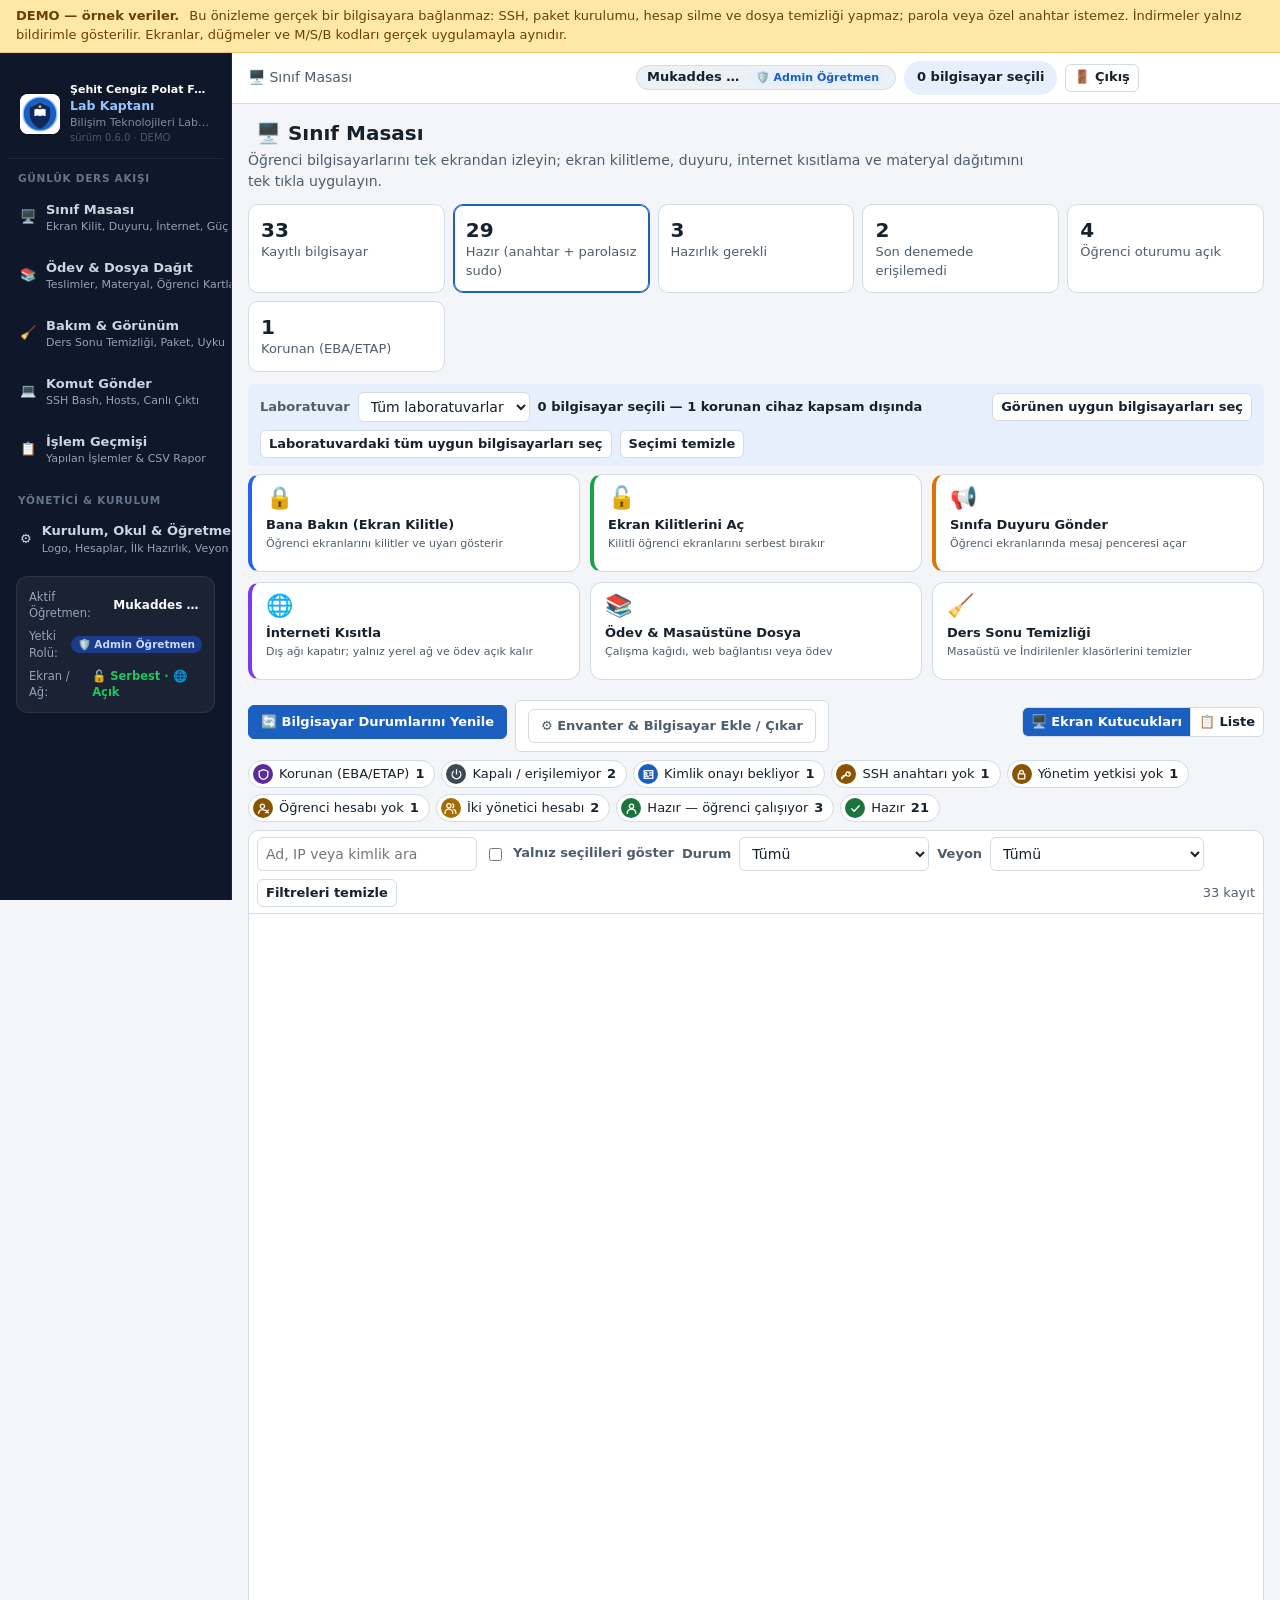
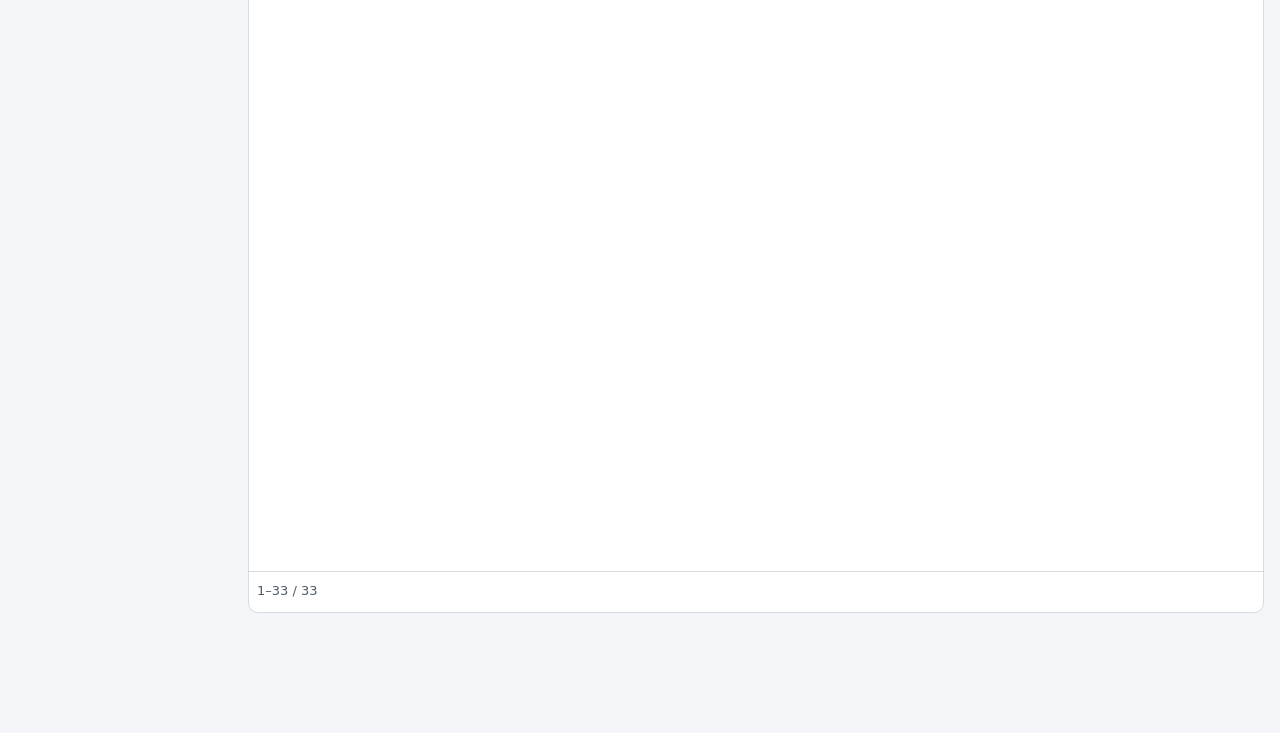
==== commit 269a2c1f: "Önizleme ve arayüzde varsayılan okul adı, logo ve öğretmen (Mukaddes ALAT) güncellendi" ====
--- a/docs/demo/index.html
+++ b/docs/demo/index.html
@@ -961,7 +961,7 @@
     <div id="giris-okul-banner" class="giris-okul-banner">
       <img id="giris-okul-logo" class="okul-logo-buyuk" alt="Okul logosu" hidden>
       <div>
-        <strong id="giris-okul-ad" class="okul-ust-ad">Atatürk Mesleki ve Teknik Anadolu Lisesi</strong>
+        <strong id="giris-okul-ad" class="okul-ust-ad">Şehit Cengiz Polat Fen ve Teknoloji Anadolu İmam Hatip Lisesi</strong>
         <span id="giris-okul-alt" class="okul-ust-alt">Bilişim Teknolojileri Laboratuvarı</span>
       </div>
     </div>
@@ -980,7 +980,7 @@
     <p id="giris-aciklama">Devam etmek için öğretmen kullanıcı adınızı ve şifrenizi yazın.</p>
     <form id="kurulum-formu" hidden>
       <label for="kurulum-okul">Okul adı</label>
-      <input id="kurulum-okul" type="text" maxlength="120" placeholder="örn. Atatürk MTAL">
+      <input id="kurulum-okul" type="text" maxlength="120" placeholder="örn. Şehit Cengiz Polat Fen ve Teknoloji AİHL">
       <label for="kurulum-kullanici">Yönetici (Admin) öğretmen kullanıcı adı</label>
       <input id="kurulum-kullanici" type="text" maxlength="40" value="admin" autocomplete="username">
       <label for="kurulum-ad">Ad soyad</label>
@@ -1772,7 +1772,7 @@
             <p class="ipucu">Sol menüde, giriş ekranında ve yazdırılan öğrenci kod kartlarında görünür.</p>
             <div class="form-izgara">
               <label for="m5s2-okul-ad">Okul adı</label>
-              <input id="m5s2-okul-ad" type="text" maxlength="120" placeholder="örn. Atatürk Mesleki ve Teknik Anadolu Lisesi">
+              <input id="m5s2-okul-ad" type="text" maxlength="120" placeholder="örn. Şehit Cengiz Polat Fen ve Teknoloji Anadolu İmam Hatip Lisesi">
               <label for="m5s2-okul-alt">Laboratuvar / birim başlığı</label>
               <input id="m5s2-okul-alt" type="text" maxlength="120" placeholder="örn. Bilişim Teknolojileri Laboratuvarı">
             </div>
@@ -2838,9 +2838,16 @@
   const yollar = [];
   const yol = (metod, desen, islev) => yollar.push({ metod, desen: new RegExp(`^${desen}$`), islev });
 
-  let demoOkul = { ad: "Atatürk Mesleki ve Teknik Anadolu Lisesi", alt_baslik: "Bilişim Teknolojileri Laboratuvarı", logo_b64: "" };
+  const VARSAYILAN_OKUL_LOGO =
+    "data:image/svg+xml;utf8,%3Csvg%20xmlns%3D%22http%3A%2F%2Fwww.w3.org%2F2000%2Fsvg%22%20viewBox%3D%220%200%2064%2064%22%3E%3Ccircle%20cx%3D%2232%22%20cy%3D%2232%22%20r%3D%2230%22%20fill%3D%22%231B5FC1%22%20stroke%3D%22%2393C5FD%22%20stroke-width%3D%222.5%22%2F%3E%3Cpath%20d%3D%22M32%2012L14%2021v12c0%2011.5%207.7%2021.8%2018%2025%2010.3-3.2%2018-13.5%2018-25V21L32%2012z%22%20fill%3D%22%230F2A56%22%2F%3E%3Cpath%20d%3D%22M22%2036c4-2%208-2%2010%200%202-2%206-2%2010%200V24c-4-2-8-2-10%200-2-2-6-2-10%200v12z%22%20fill%3D%22%23FFFFFF%22%2F%3E%3Ccircle%20cx%3D%2232%22%20cy%3D%2219%22%20r%3D%222.5%22%20fill%3D%22%23FBBF24%22%2F%3E%3C%2Fsvg%3E";
+
+  let demoOkul = {
+    ad: "Şehit Cengiz Polat Fen ve Teknoloji Anadolu İmam Hatip Lisesi",
+    alt_baslik: "Bilişim Teknolojileri Laboratuvarı",
+    logo_b64: VARSAYILAN_OKUL_LOGO,
+  };
   let demoOgretmenler = [
-    { id: "ogr1", kullanici_adi: "admin", ad_soyad: "Murat Kaya", rol: "admin", brans: "Bilişim Alan Şefi", yetkiler: ["paket_gorunum", "komut_gonder"], son_giris: SIMDI() },
+    { id: "ogr1", kullanici_adi: "admin", ad_soyad: "Mukaddes ALAT", rol: "admin", brans: "Bilişim Teknolojileri", yetkiler: ["paket_gorunum", "komut_gonder"], son_giris: SIMDI() },
     { id: "ogr2", kullanici_adi: "zeynep.demir", ad_soyad: "Zeynep Demir", rol: "standart", brans: "Web Programcılığı", yetkiler: [], son_giris: DK(120) },
     { id: "ogr3", kullanici_adi: "ali.yilmaz", ad_soyad: "Ali Yılmaz", rol: "standart", brans: "Ağ Sistemleri", yetkiler: ["komut_gonder"], son_giris: DK(1440) },
   ];
@@ -3306,8 +3313,8 @@
     return r;
   });
 
-  yol("GET", "/api/isler", () => [...gecmis].reverse().map((k) => { isIlerlet(k); const { hedefler, parametreler, ...ust } = disa(k); return { ogretmen_kullanici: "admin", ogretmen_ad: "Murat Kaya", ogretmen_rol: "admin", ...ust }; }));
-  yol("GET", "/api/isler/(\\w+)", (_, [id]) => { const k = isler.get(id); if (!k) throw new Hata(404, "İş bulunamadı"); isIlerlet(k); return { ogretmen_kullanici: "admin", ogretmen_ad: "Murat Kaya", ogretmen_rol: "admin", ...disa(k) }; });
+  yol("GET", "/api/isler", () => [...gecmis].reverse().map((k) => { isIlerlet(k); const { hedefler, parametreler, ...ust } = disa(k); return { ogretmen_kullanici: "admin", ogretmen_ad: "Mukaddes ALAT", ogretmen_rol: "admin", ...ust }; }));
+  yol("GET", "/api/isler/(\\w+)", (_, [id]) => { const k = isler.get(id); if (!k) throw new Hata(404, "İş bulunamadı"); isIlerlet(k); return { ogretmen_kullanici: "admin", ogretmen_ad: "Mukaddes ALAT", ogretmen_rol: "admin", ...disa(k) }; });
   yol("POST", "/api/isler/(\\w+)/iptal", (_, [id]) => { const k = isler.get(id); if (!k || k.durum !== "calisiyor") throw new Hata(409, "İş çalışmıyor veya zaten bitti"); k._iptal = true; return { tamam: true, not: "İptal, güvenli noktada durdurur; başlamış adımları geri almaz" }; });
   yol("GET", "/api/ayarlar", () => ({ saklama_adedi: saklama, versiyon: "0.6.0 · DEMO", odev_dizini: "/var/lib/pardus-sinif-odev", okul: demoOkul }));
   yol("POST", "/api/ayarlar", (g) => { saklama = g.saklama_adedi; return { saklama_adedi: saklama }; });
@@ -3829,12 +3836,16 @@
   return SEZGISEL_MENULER[0].ogeler[0];
 }
 
+const VARSAYILAN_OKUL_ADI = "Şehit Cengiz Polat Fen ve Teknoloji Anadolu İmam Hatip Lisesi";
+const VARSAYILAN_OKUL_LOGO =
+  "data:image/svg+xml;utf8,%3Csvg%20xmlns%3D%22http%3A%2F%2Fwww.w3.org%2F2000%2Fsvg%22%20viewBox%3D%220%200%2064%2064%22%3E%3Ccircle%20cx%3D%2232%22%20cy%3D%2232%22%20r%3D%2230%22%20fill%3D%22%231B5FC1%22%20stroke%3D%22%2393C5FD%22%20stroke-width%3D%222.5%22%2F%3E%3Cpath%20d%3D%22M32%2012L14%2021v12c0%2011.5%207.7%2021.8%2018%2025%2010.3-3.2%2018-13.5%2018-25V21L32%2012z%22%20fill%3D%22%230F2A56%22%2F%3E%3Cpath%20d%3D%22M22%2036c4-2%208-2%2010%200%202-2%206-2%2010%200V24c-4-2-8-2-10%200-2-2-6-2-10%200v12z%22%20fill%3D%22%23FFFFFF%22%2F%3E%3Ccircle%20cx%3D%2232%22%20cy%3D%2219%22%20r%3D%222.5%22%20fill%3D%22%23FBBF24%22%2F%3E%3C%2Fsvg%3E";
+
 function okulBilgisiniUygula(okul) {
   if (!okul) return;
   Uyg.okul = okul;
-  const ad = okul.ad || "Atatürk Mesleki ve Teknik Anadolu Lisesi";
+  const ad = okul.ad || VARSAYILAN_OKUL_ADI;
   const alt = okul.alt_baslik || "Bilişim Teknolojileri Laboratuvarı";
-  const logo = okul.logo_b64 || "";
+  const logo = okul.logo_b64 || VARSAYILAN_OKUL_LOGO;
   if ($("#giris-okul-ad")) {
     $("#giris-okul-ad").textContent = ad;
     $("#giris-okul-ad").title = ad;
